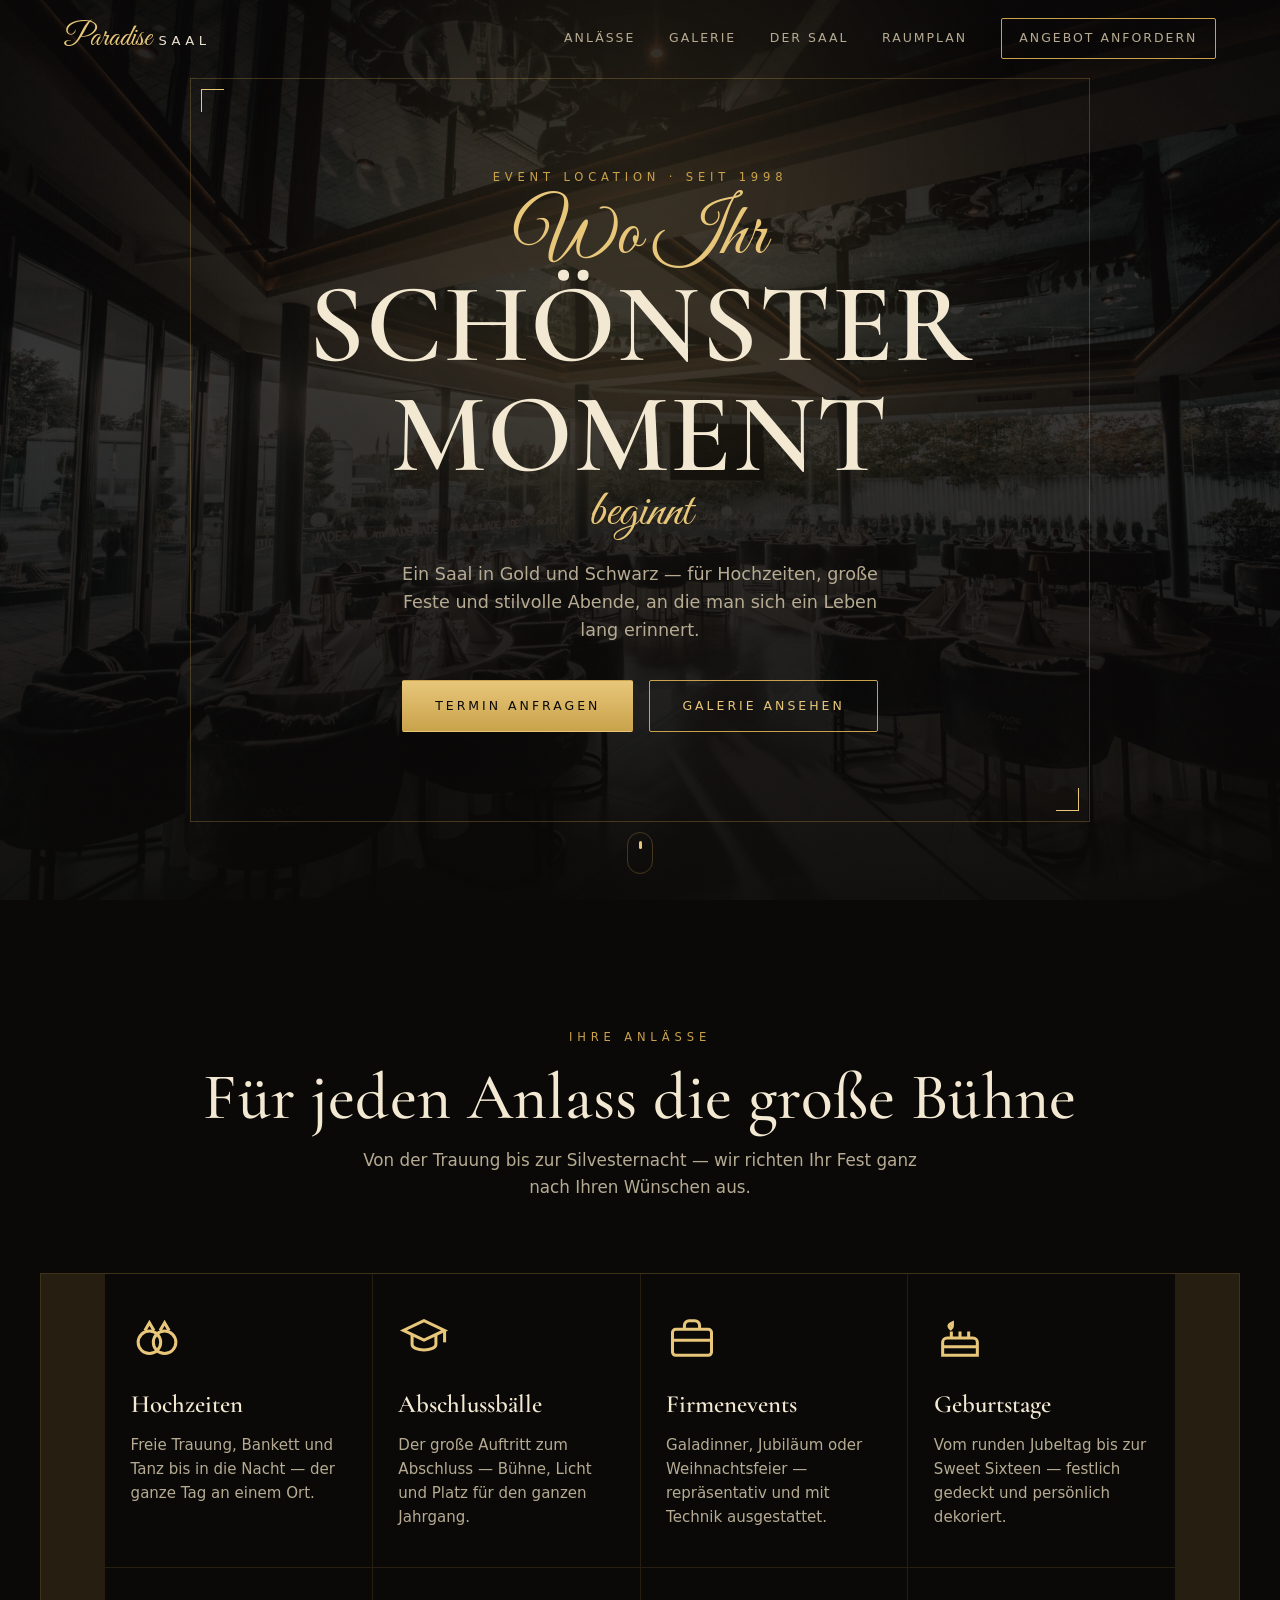
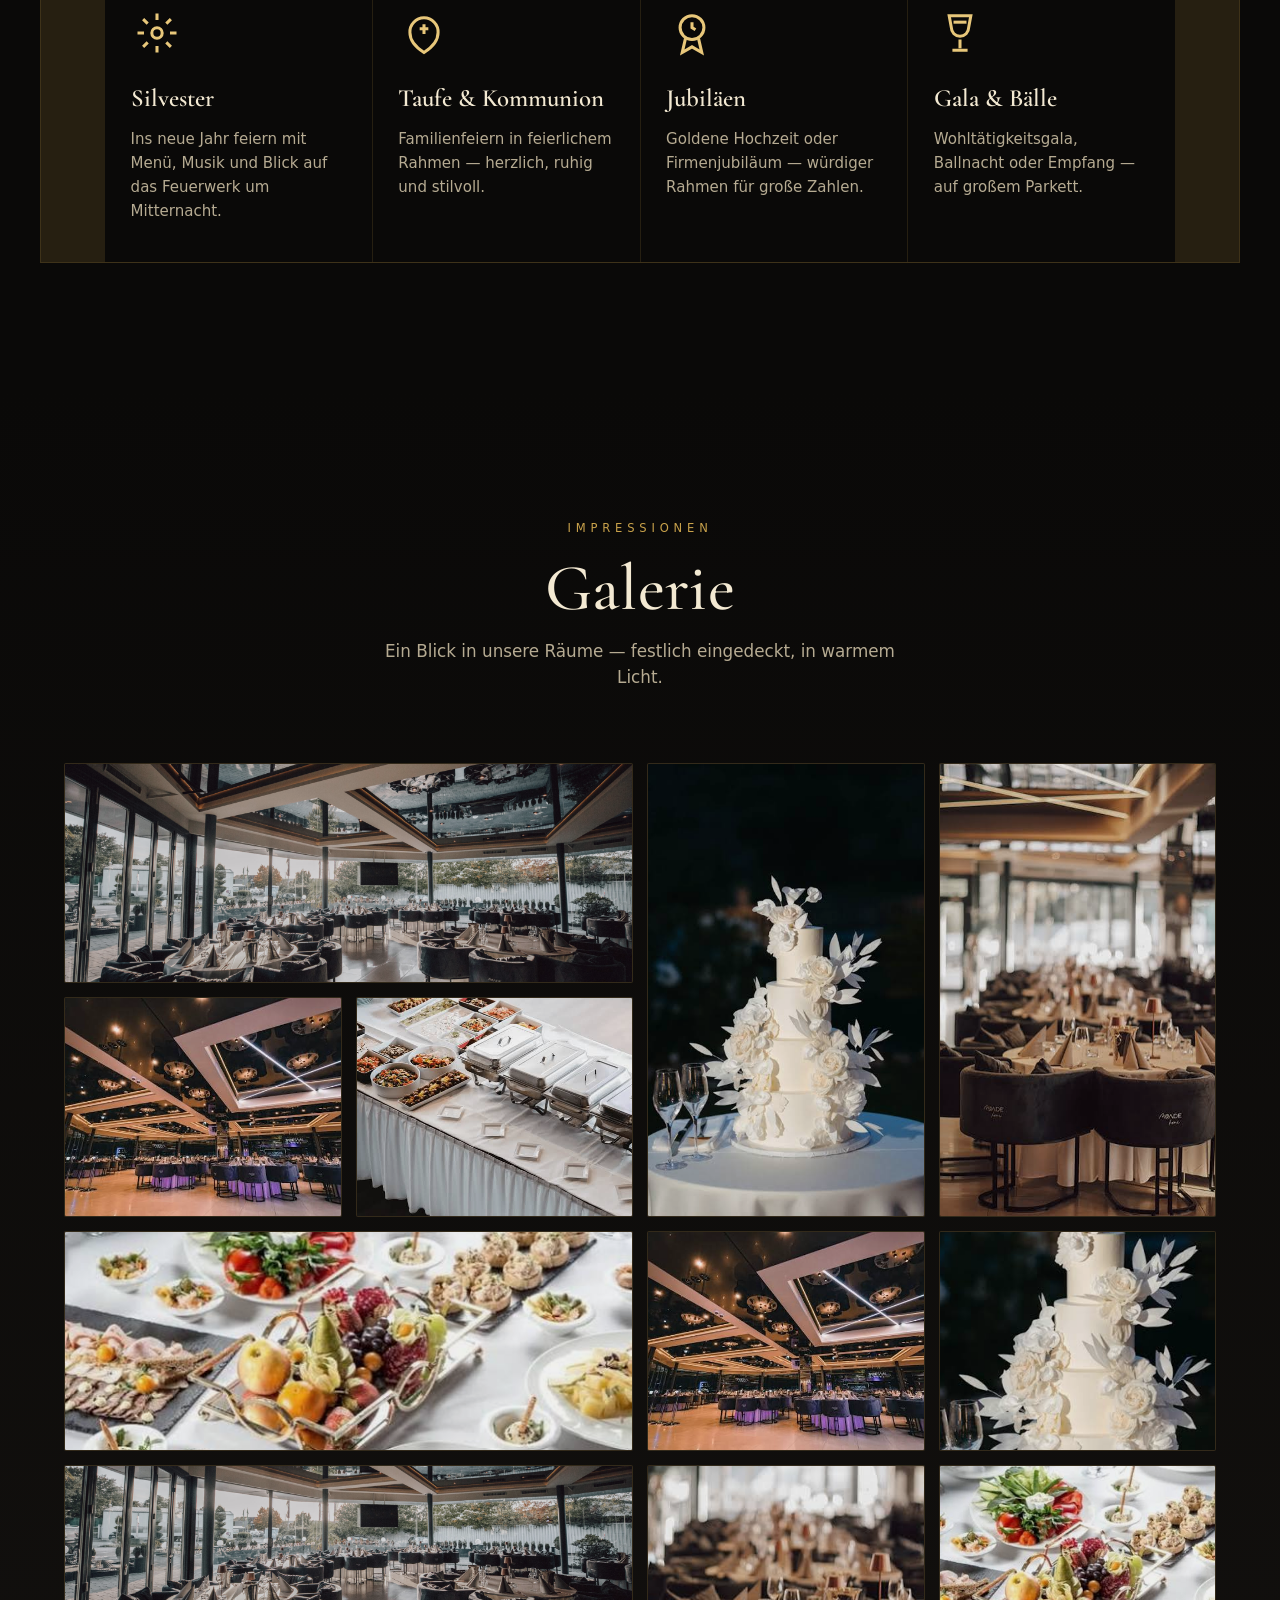
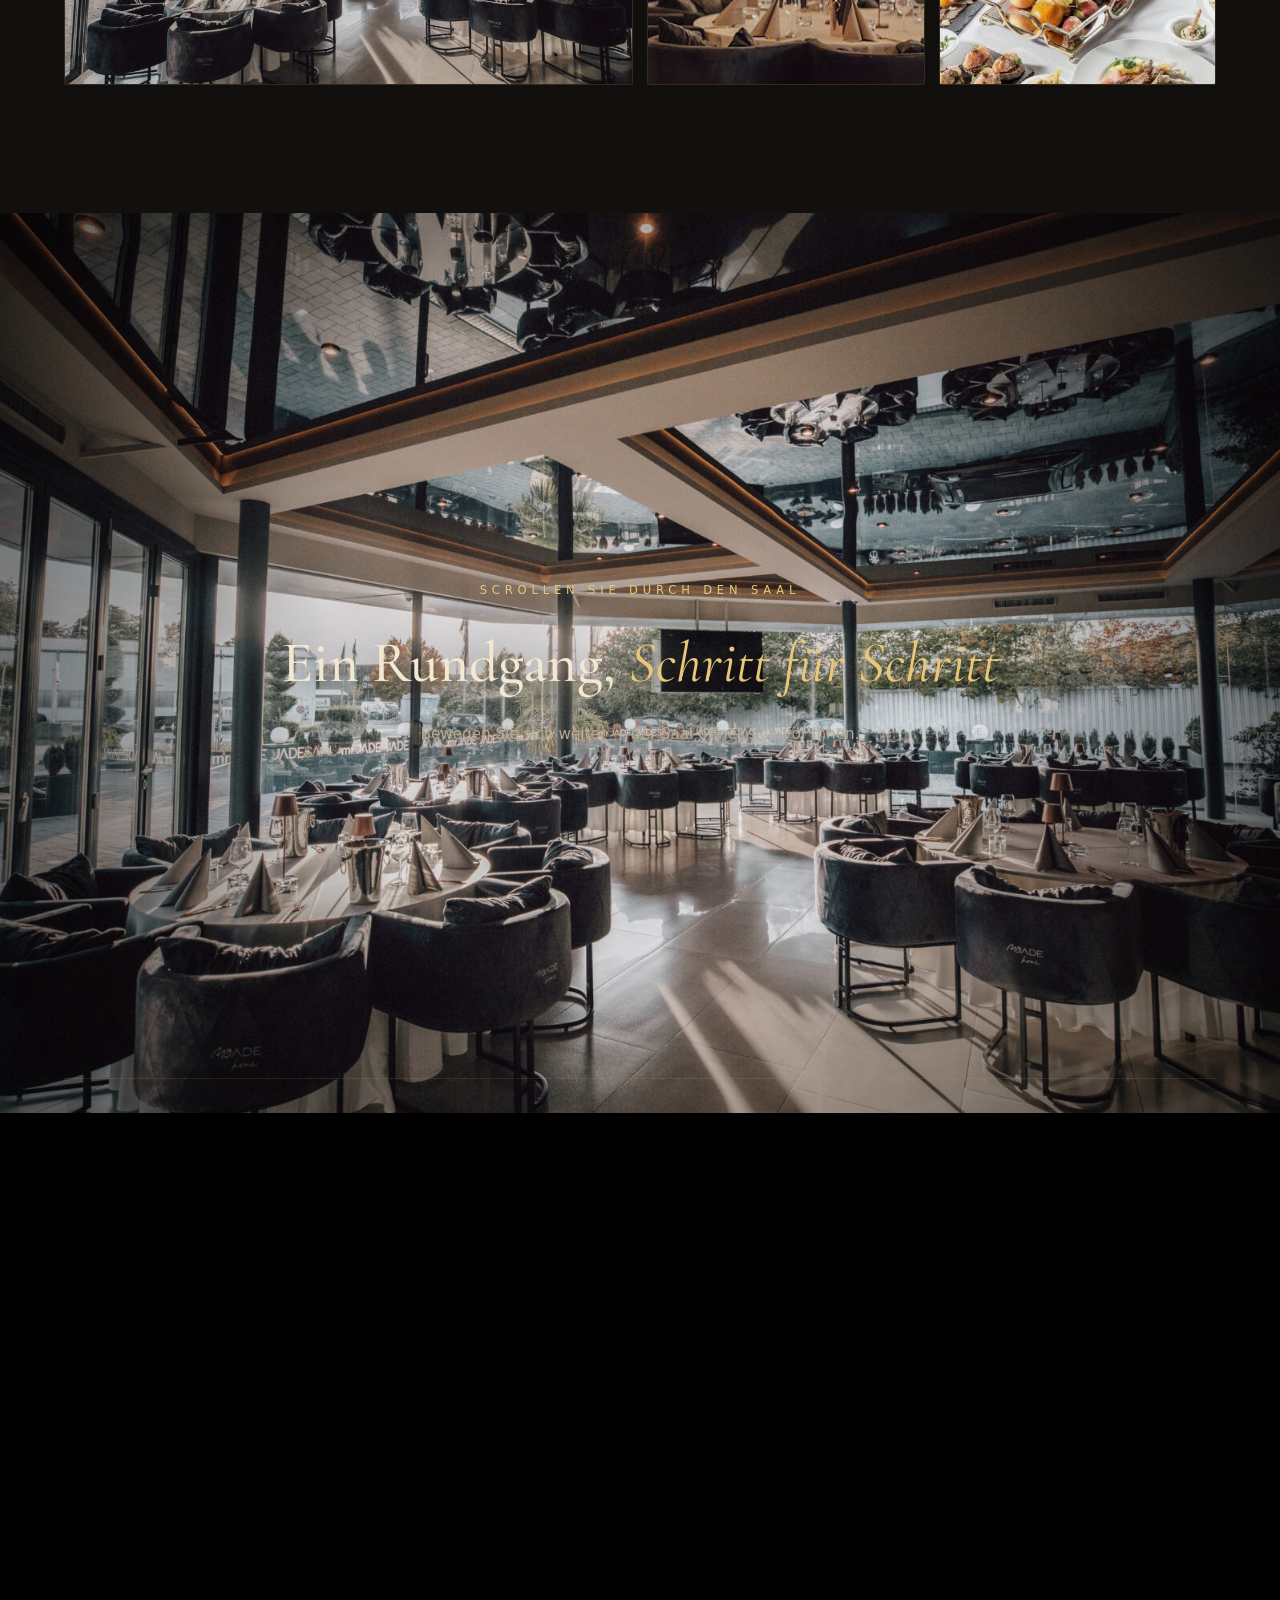
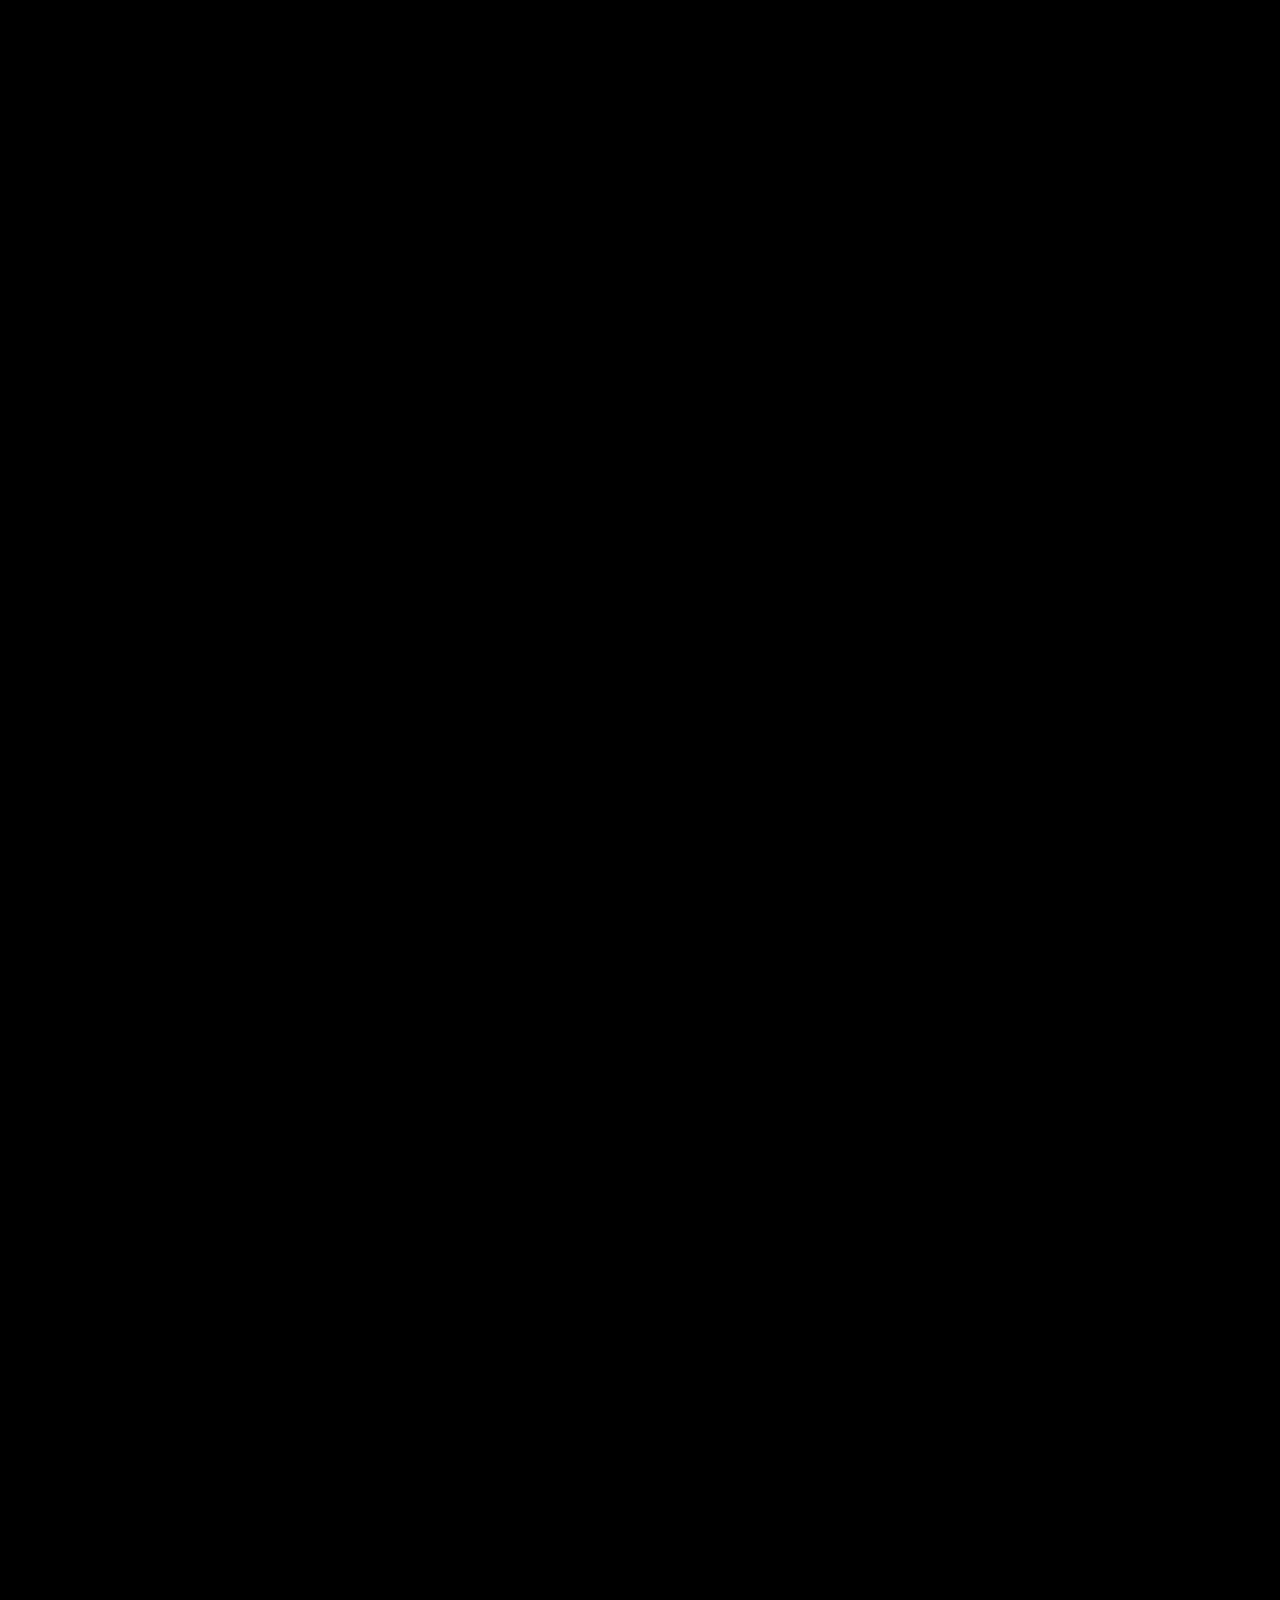
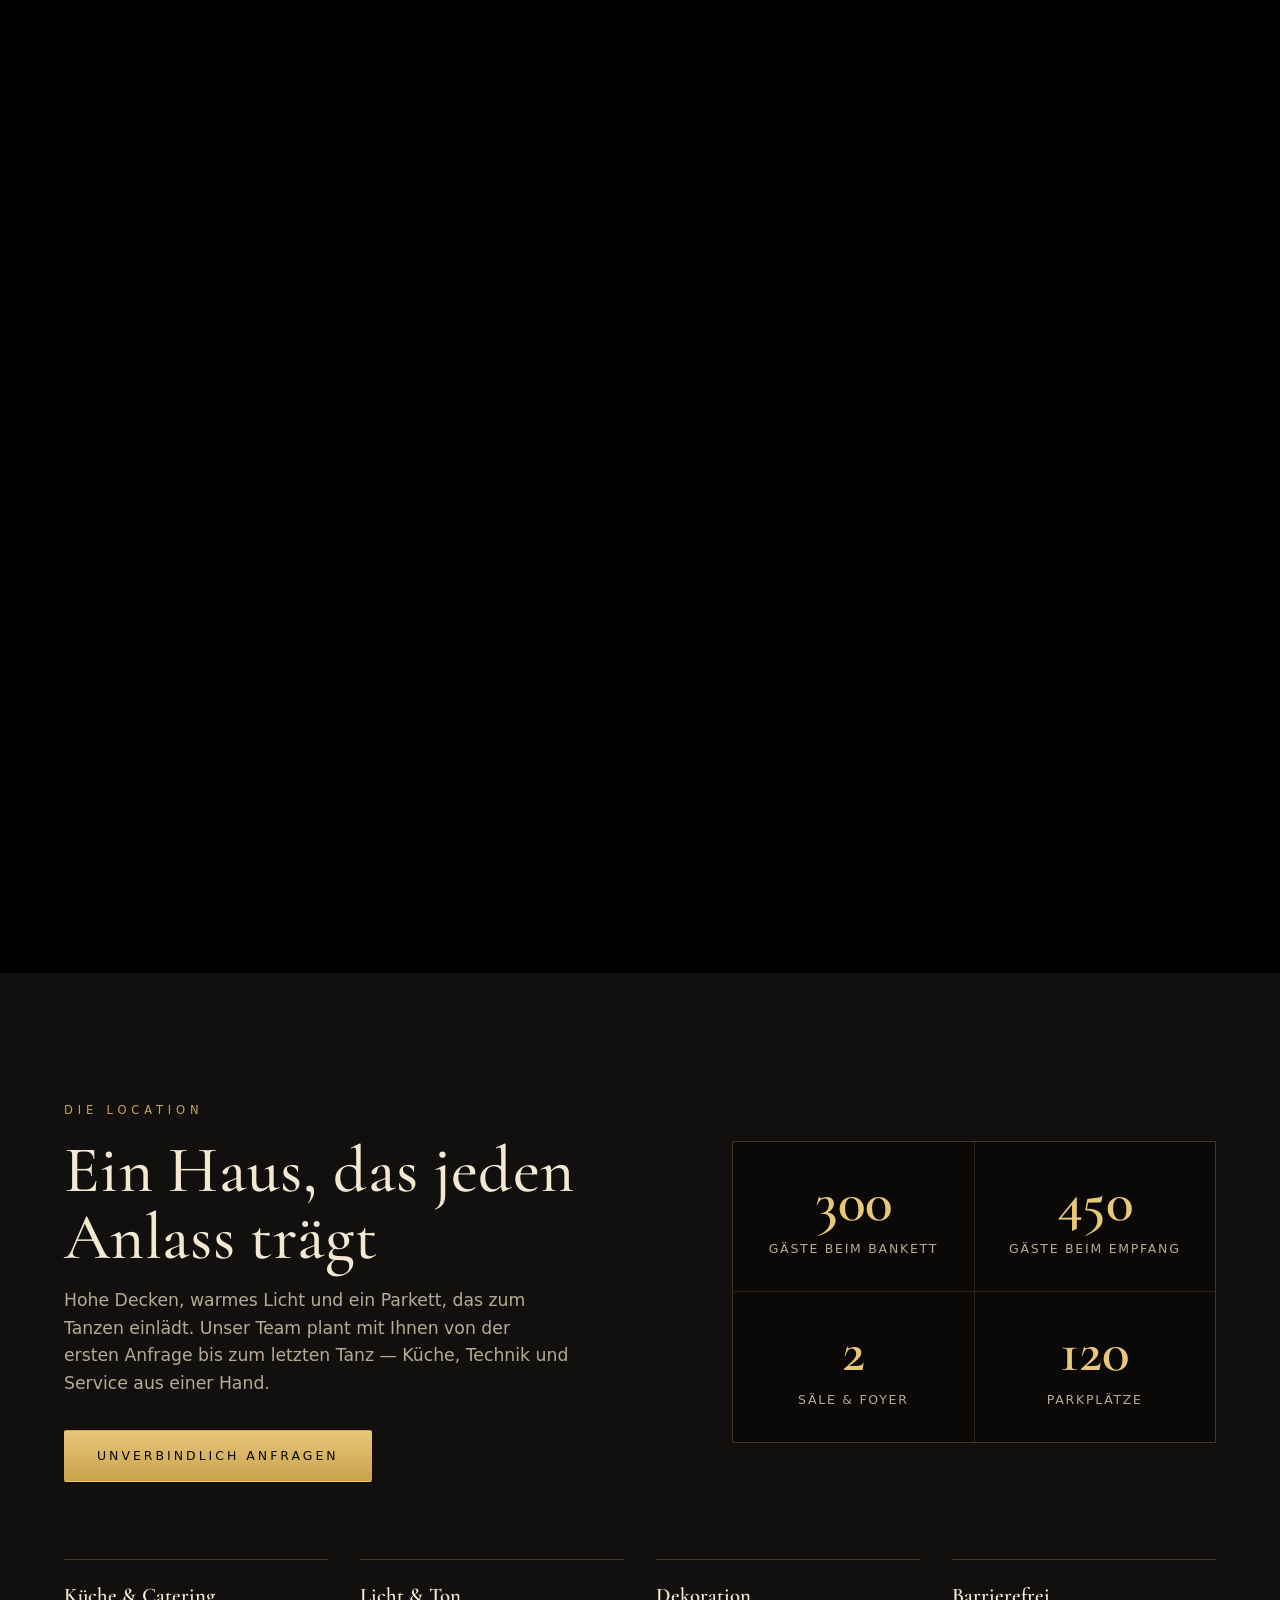
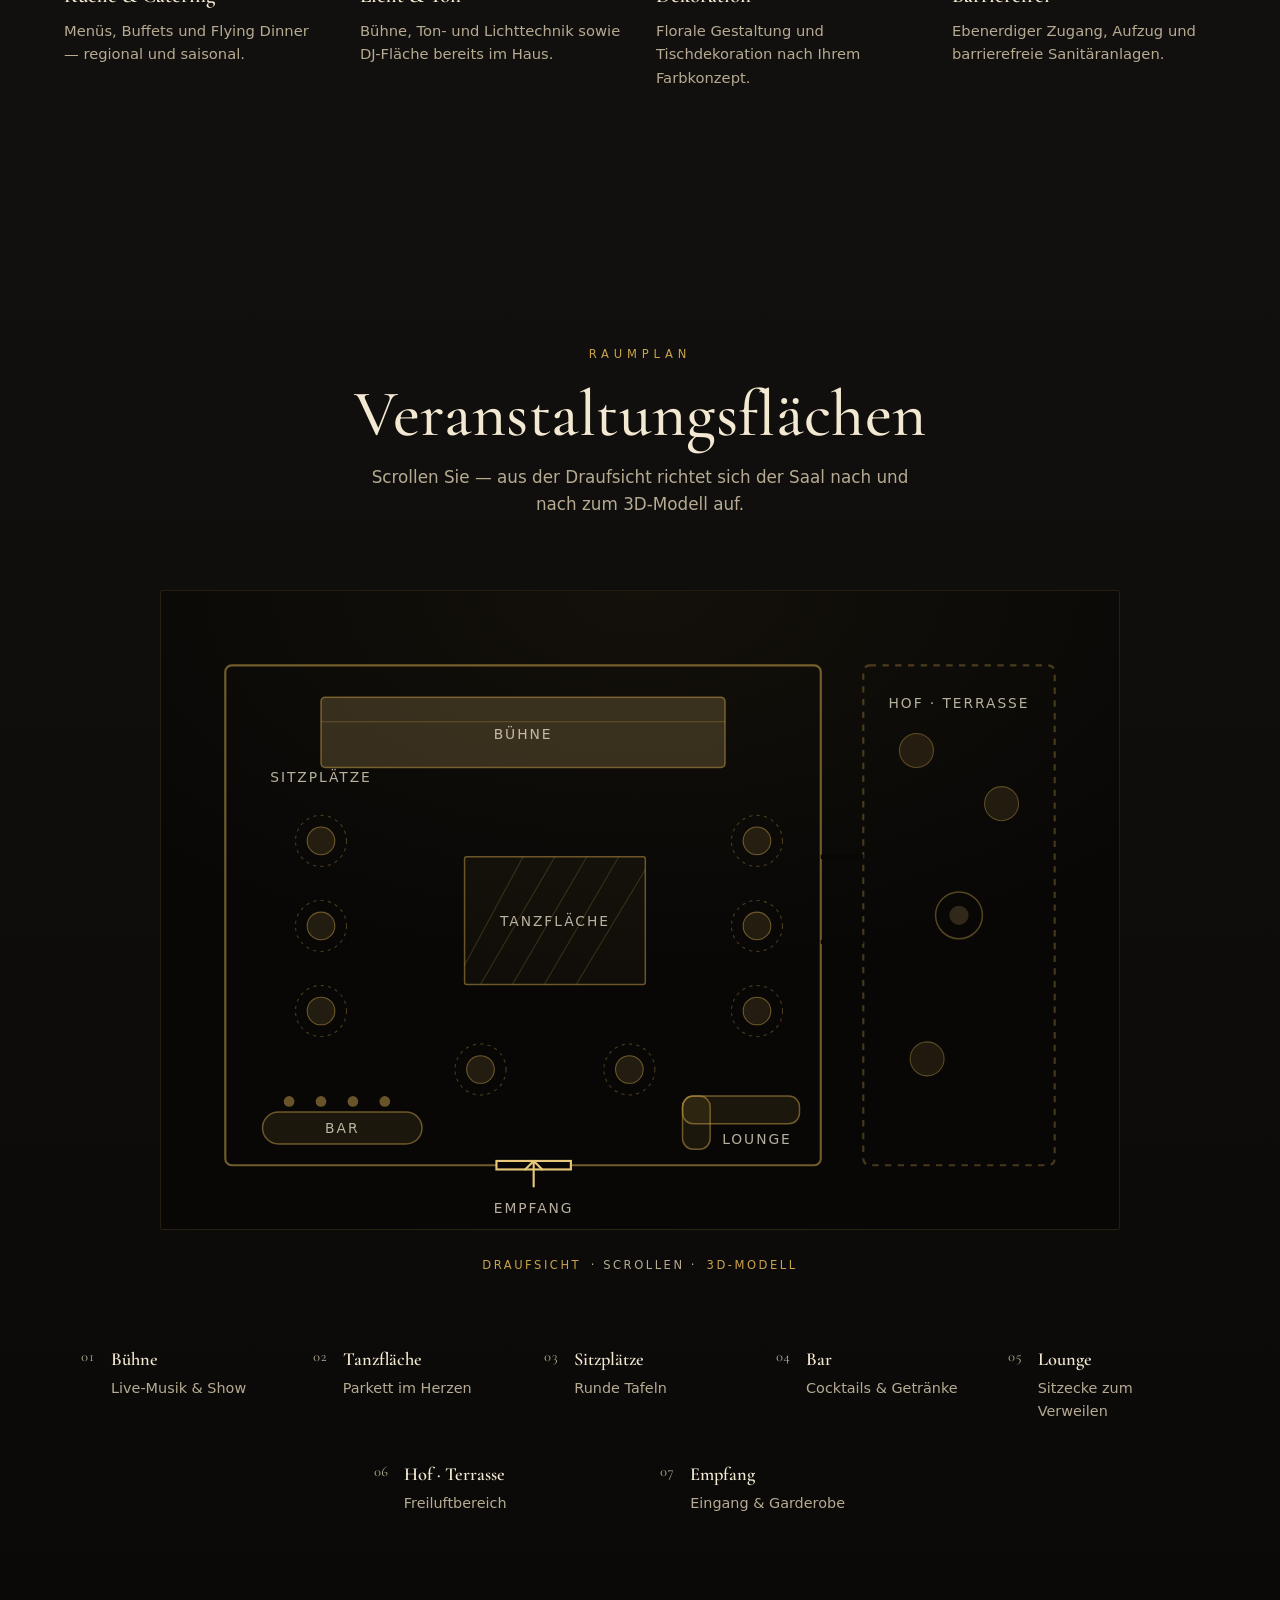
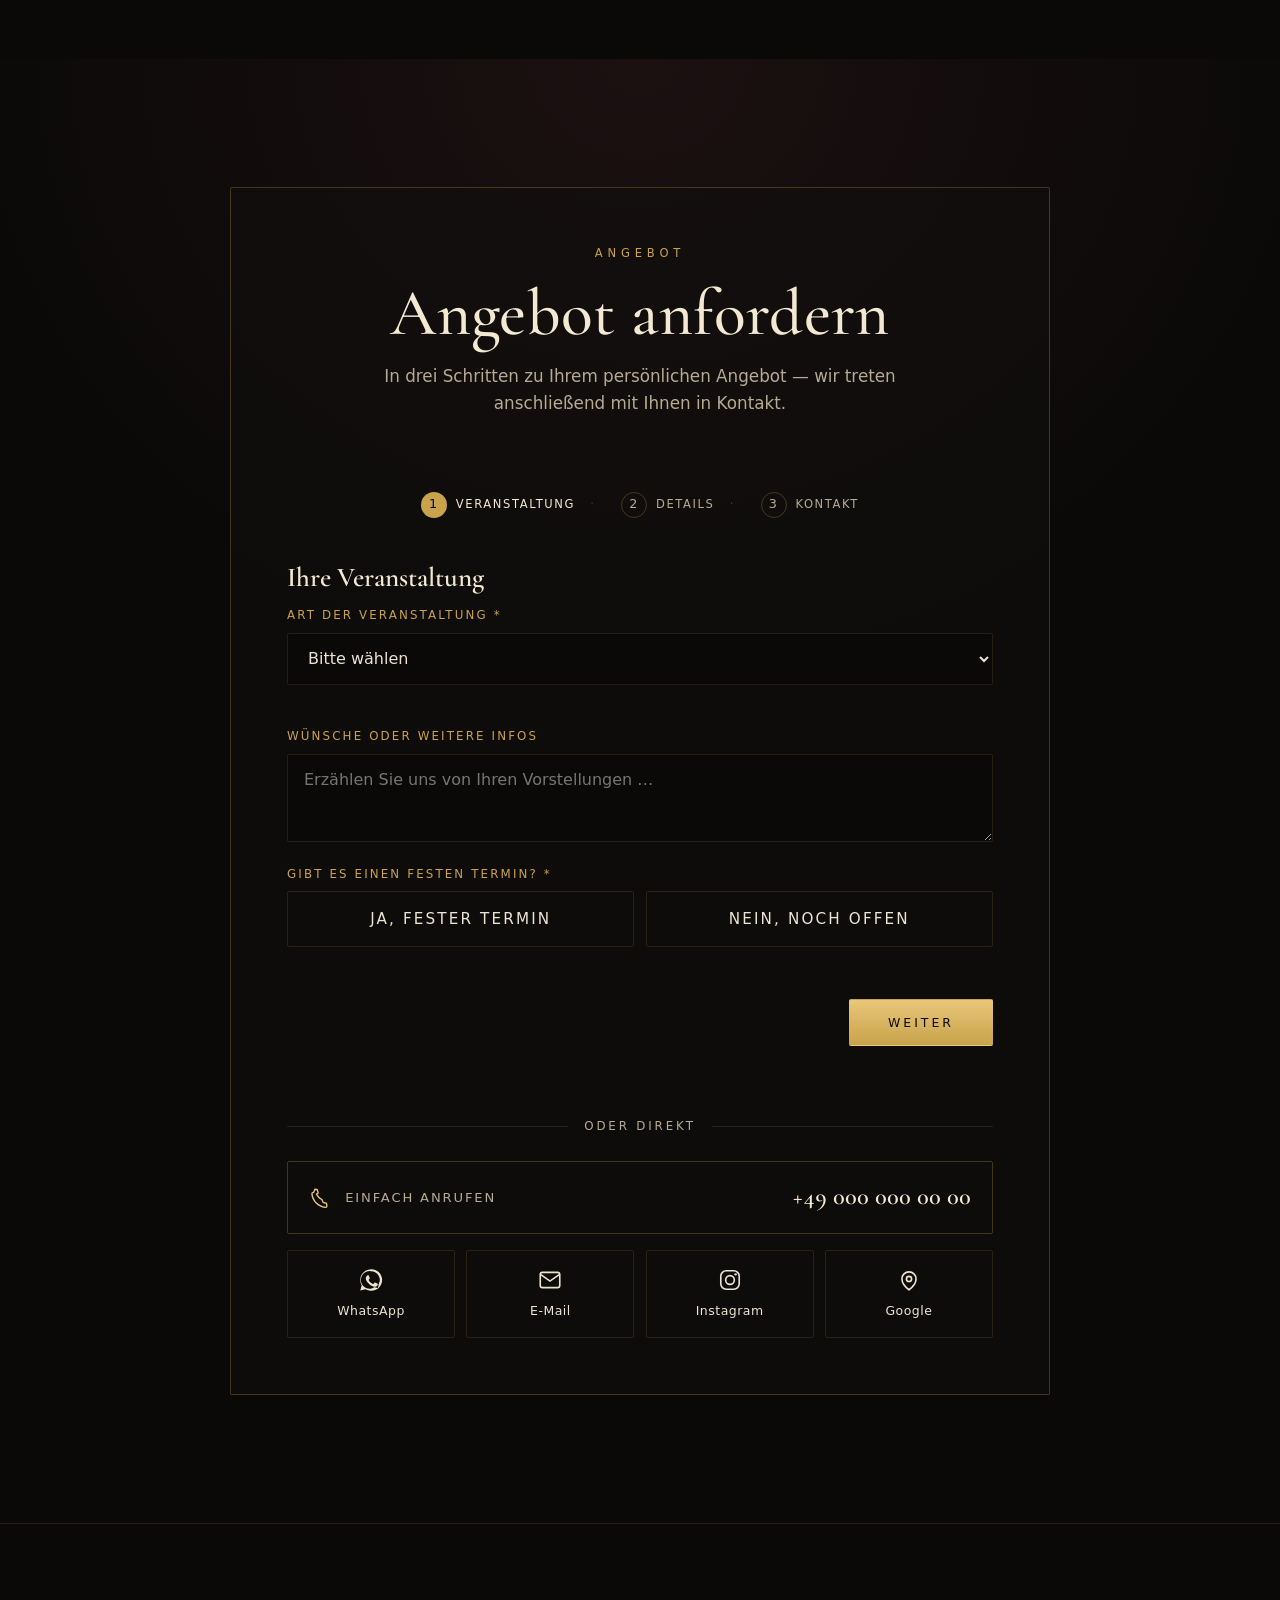
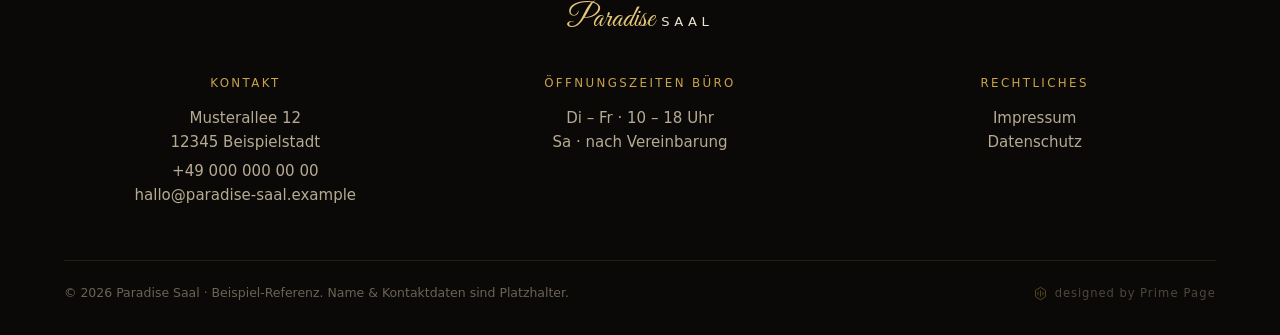
==== index.html @ db222eb5 "Make floor plan tilt from top-down to 3D on scroll - Wrap the flat plan in a CSS 3D scene (perspecti" ====
<!DOCTYPE html>
<html lang="de">
<head>
<meta charset="UTF-8">
<meta name="viewport" content="width=device-width, initial-scale=1">
<title>Paradise Saal — Event Location für Hochzeiten & Feiern</title>
<link rel="icon" href="data:image/svg+xml,%3Csvg xmlns='http://www.w3.org/2000/svg' viewBox='0 0 32 32'%3E%3Crect width='32' height='32' rx='4' fill='%230a0908'/%3E%3Crect x='4' y='4' width='24' height='24' rx='2' fill='none' stroke='%23c9a24b' stroke-width='1'/%3E%3Ctext x='16' y='22' font-family='Georgia,serif' font-size='15' fill='%23e8c77a' text-anchor='middle'%3EPS%3C/text%3E%3C/svg%3E">
<meta name="description" content="Paradise Saal — die elegante Event-Location für Hochzeiten, Firmenevents, Geburtstage, Abschlussbälle und Silvester. Ein Saal in Gold und Schwarz für unvergessliche Feste.">
<link rel="preload" href="assets/fonts/cormorant-garamond-600-normal-latin.woff2" as="font" type="font/woff2" crossorigin>
<link rel="preload" href="assets/fonts/great-vibes-400-normal-latin.woff2" as="font" type="font/woff2" crossorigin>
<link rel="stylesheet" href="assets/fonts/fonts.css">
<link rel="stylesheet" href="css/styles.css">
</head>
<body>

<!-- ============ NAV ============ -->
<header class="nav" id="nav">
  <a class="nav__brand" href="#top">
    <span class="nav__brand-script">Paradise</span><span class="nav__brand-sans">SAAL</span>
  </a>
  <nav class="nav__links" aria-label="Hauptnavigation">
    <a href="#anlaesse">Anlässe</a>
    <a href="#galerie">Galerie</a>
    <a href="#rundgang">Der Saal</a>
    <a href="#raumplan">Raumplan</a>
    <a href="#kontakt" class="nav__cta">Angebot anfordern</a>
  </nav>
  <button class="nav__burger" aria-label="Menü öffnen" aria-expanded="false" aria-controls="mobileMenu">
    <span></span><span></span>
  </button>
</header>
<div class="mobile-menu" id="mobileMenu" hidden>
  <a href="#anlaesse">Anlässe</a>
  <a href="#galerie">Galerie</a>
  <a href="#rundgang">Der Saal</a>
  <a href="#raumplan">Raumplan</a>
  <a href="#kontakt">Angebot anfordern</a>
</div>

<!-- ============ HERO ============ -->
<section class="hero" id="top">
  <div class="hero__bg" aria-hidden="true">
    <img src="assets/img/venue-panorama.jpg" alt="" fetchpriority="high">
  </div>
  <div class="hero__glow" aria-hidden="true"></div>
  <div class="hero__frame">
    <div class="hero__inner">
      <p class="eyebrow eyebrow--center">Event Location · seit 1998</p>
      <h1 class="hero__title">
        <span class="hero__script">Wo Ihr</span>
        <span class="hero__serif">schönster Moment</span>
        <span class="hero__script hero__script--sm">beginnt</span>
      </h1>
      <p class="hero__lede">
        Ein Saal in Gold und Schwarz — für Hochzeiten, große Feste und
        stilvolle Abende, an die man sich ein Leben lang erinnert.
      </p>
      <div class="hero__actions">
        <a href="#kontakt" class="btn btn--gold">Termin anfragen</a>
        <a href="#galerie" class="btn btn--ghost">Galerie ansehen</a>
      </div>
    </div>
  </div>
  <a href="#anlaesse" class="hero__scroll" aria-label="Weiter scrollen">
    <span></span>
  </a>
</section>

<!-- ============ ANLÄSSE / ANGEBOTE ============ -->
<section class="anlaesse" id="anlaesse">
  <div class="section-head">
    <p class="eyebrow eyebrow--center">Ihre Anlässe</p>
    <h2 class="section-title">Für jeden Anlass die große Bühne</h2>
    <p class="section-sub">Von der Trauung bis zur Silvesternacht — wir richten Ihr Fest ganz nach Ihren Wünschen aus.</p>
  </div>

  <div class="anlaesse__grid">
    <!-- Hochzeiten -->
    <article class="occ">
      <span class="occ__icon" aria-hidden="true">
        <svg viewBox="0 0 24 24" fill="none" stroke="currentColor" stroke-width="1.4"><circle cx="8.5" cy="14" r="5.2"/><circle cx="15.5" cy="14" r="5.2"/><path d="M6.4 8.6 8.5 5l2.1 3.6M13.4 8.6 15.5 5l2.1 3.6"/></svg>
      </span>
      <h3 class="occ__title">Hochzeiten</h3>
      <p class="occ__text">Freie Trauung, Bankett und Tanz bis in die Nacht — der ganze Tag an einem Ort.</p>
    </article>
    <!-- Abschlussbälle -->
    <article class="occ">
      <span class="occ__icon" aria-hidden="true">
        <svg viewBox="0 0 24 24" fill="none" stroke="currentColor" stroke-width="1.4"><path d="M12 4 2.5 8.5 12 13l9.5-4.5L12 4Z"/><path d="M6.5 10.5V15c0 1.4 2.5 2.5 5.5 2.5s5.5-1.1 5.5-2.5v-4.5"/><path d="M21.5 8.5V14"/></svg>
      </span>
      <h3 class="occ__title">Abschlussbälle</h3>
      <p class="occ__text">Der große Auftritt zum Abschluss — Bühne, Licht und Platz für den ganzen Jahrgang.</p>
    </article>
    <!-- Firmenevents -->
    <article class="occ">
      <span class="occ__icon" aria-hidden="true">
        <svg viewBox="0 0 24 24" fill="none" stroke="currentColor" stroke-width="1.4"><rect x="3" y="8" width="18" height="12" rx="1.5"/><path d="M8.5 8V6.2A2.2 2.2 0 0 1 10.7 4h2.6a2.2 2.2 0 0 1 2.2 2.2V8"/><path d="M3 13h18"/></svg>
      </span>
      <h3 class="occ__title">Firmenevents</h3>
      <p class="occ__text">Galadinner, Jubiläum oder Weihnachtsfeier — repräsentativ und mit Technik ausgestattet.</p>
    </article>
    <!-- Geburtstage -->
    <article class="occ">
      <span class="occ__icon" aria-hidden="true">
        <svg viewBox="0 0 24 24" fill="none" stroke="currentColor" stroke-width="1.4"><path d="M4 20h16v-6a2 2 0 0 0-2-2H6a2 2 0 0 0-2 2v6Z"/><path d="M4 16h16"/><path d="M8 12V9m4 3V9m4 3V9"/><path d="M8 6.5c0 .8-.8 1.3-.8 1.3S6.4 7.3 6.4 6.5 8 5 8 5s0 .7 0 1.5Z" transform="translate(0.5 0)"/></svg>
      </span>
      <h3 class="occ__title">Geburtstage</h3>
      <p class="occ__text">Vom runden Jubeltag bis zur Sweet Sixteen — festlich gedeckt und persönlich dekoriert.</p>
    </article>
    <!-- Silvester -->
    <article class="occ">
      <span class="occ__icon" aria-hidden="true">
        <svg viewBox="0 0 24 24" fill="none" stroke="currentColor" stroke-width="1.4"><path d="M12 3v3m0 12v3M3 12h3m12 0h3M5.6 5.6l2.1 2.1m8.6 8.6 2.1 2.1m0-12.8-2.1 2.1M7.7 16.3l-2.1 2.1"/><circle cx="12" cy="12" r="2.4"/></svg>
      </span>
      <h3 class="occ__title">Silvester</h3>
      <p class="occ__text">Ins neue Jahr feiern mit Menü, Musik und Blick auf das Feuerwerk um Mitternacht.</p>
    </article>
    <!-- Taufe & Kommunion -->
    <article class="occ">
      <span class="occ__icon" aria-hidden="true">
        <svg viewBox="0 0 24 24" fill="none" stroke="currentColor" stroke-width="1.4"><path d="M12 21c4-2.5 6.5-5.8 6.5-9.2A6.5 6.5 0 0 0 12 5a6.5 6.5 0 0 0-6.5 6.8C5.5 15.2 8 18.5 12 21Z"/><path d="M12 12.5V8m-2 2h4"/></svg>
      </span>
      <h3 class="occ__title">Taufe & Kommunion</h3>
      <p class="occ__text">Familienfeiern in feierlichem Rahmen — herzlich, ruhig und stilvoll.</p>
    </article>
    <!-- Jubiläen -->
    <article class="occ">
      <span class="occ__icon" aria-hidden="true">
        <svg viewBox="0 0 24 24" fill="none" stroke="currentColor" stroke-width="1.4"><circle cx="12" cy="9.5" r="5.5"/><path d="M9 14.5 7.5 21l4.5-2.6L16.5 21 15 14.5"/><path d="M12 7v2.5l1.6 1"/></svg>
      </span>
      <h3 class="occ__title">Jubiläen</h3>
      <p class="occ__text">Goldene Hochzeit oder Firmenjubiläum — würdiger Rahmen für große Zahlen.</p>
    </article>
    <!-- Gala & Bälle -->
    <article class="occ">
      <span class="occ__icon" aria-hidden="true">
        <svg viewBox="0 0 24 24" fill="none" stroke="currentColor" stroke-width="1.4"><path d="M7 4h10l-1 5.5a4 4 0 0 1-8 0L7 4Z"/><path d="M12 15v4m-3.5 1h7"/><path d="M9 7h6"/></svg>
      </span>
      <h3 class="occ__title">Gala & Bälle</h3>
      <p class="occ__text">Wohltätigkeitsgala, Ballnacht oder Empfang — auf großem Parkett.</p>
    </article>
  </div>
</section>

<!-- ============ GALERIE ============ -->
<section class="galerie" id="galerie">
  <div class="section-head">
    <p class="eyebrow eyebrow--center">Impressionen</p>
    <h2 class="section-title">Galerie</h2>
    <p class="section-sub">Ein Blick in unsere Räume — festlich eingedeckt, in warmem Licht.</p>
  </div>

  <div class="gallery-grid" id="galleryGrid">
    <figure class="gtile gtile--wide"><img src="assets/img/venue-panorama.jpg" alt="Lichtdurchfluteter Saal mit Glasfront und Samtsesseln" loading="lazy"></figure>
    <figure class="gtile gtile--tall"><img src="assets/img/venue-torte.jpg" alt="Mehrstöckige Hochzeitstorte in Weiß mit Blütendekor" loading="lazy"></figure>
    <figure class="gtile gtile--tall"><img src="assets/img/venue-tische.jpg" alt="Elegant eingedeckte Tische mit dunklen Samtsesseln" loading="lazy"></figure>
    <figure class="gtile"><img class="pos-top" src="assets/img/venue-ballsaal.jpg" alt="Sechseckige Deckengestaltung mit warmem Licht" loading="lazy"></figure>
    <figure class="gtile"><img src="assets/img/venue-buffet.jpg" alt="Reich gedecktes Buffet mit Chafing-Dishes" loading="lazy"></figure>
    <figure class="gtile gtile--wide"><img src="assets/img/venue-catering.jpg" alt="Festliches Fingerfood- und Vorspeisen-Arrangement" loading="lazy"></figure>
    <figure class="gtile"><img src="assets/img/venue-ballsaal.jpg" alt="Großer Ballsaal am Abend mit stimmungsvoller Beleuchtung" loading="lazy"></figure>
    <figure class="gtile"><img class="pos-detail" src="assets/img/venue-torte.jpg" alt="Detail der Torte mit filigranen Zuckerblüten" loading="lazy"></figure>
    <figure class="gtile gtile--wide"><img class="pos-bottom" src="assets/img/venue-panorama.jpg" alt="Loungebereich mit Blick ins Grüne" loading="lazy"></figure>
    <figure class="gtile"><img class="pos-detail" src="assets/img/venue-tische.jpg" alt="Detail der Tischdekoration mit Serviette und Tischleuchte" loading="lazy"></figure>
    <figure class="gtile"><img class="pos-detail" src="assets/img/venue-catering.jpg" alt="Frische Häppchen und Fruchtplatte im Detail" loading="lazy"></figure>
  </div>
</section>

<!-- ============ RUNDGANG (Scroll-Video) ============ -->
<section class="rundgang" id="rundgang">
  <div class="rundgang__sticky">
    <canvas class="rundgang__canvas" id="hallCanvas" aria-hidden="true"></canvas>
    <div class="rundgang__overlay">
      <p class="eyebrow eyebrow--center eyebrow--light">Scrollen Sie durch den Saal</p>
      <h2 class="rundgang__title">Ein Rundgang, <em>Schritt für Schritt</em></h2>
      <p class="rundgang__hint">Bewegen Sie sich weiter — der Saal öffnet sich vor Ihnen.</p>
    </div>
    <div class="rundgang__progress"><span id="hallProgress"></span></div>
  </div>
  <!-- Scroll-Höhe steuert die Dauer der Animation -->
  <div class="rundgang__spacer" aria-hidden="true"></div>
</section>

<!-- ============ LOCATION / AUSSTATTUNG ============ -->
<section class="location" id="location">
  <div class="location__grid">
    <div class="location__intro">
      <p class="eyebrow">Die Location</p>
      <h2 class="section-title section-title--left">Ein Haus, das jeden Anlass trägt</h2>
      <p class="location__text">
        Hohe Decken, warmes Licht und ein Parkett, das zum Tanzen einlädt.
        Unser Team plant mit Ihnen von der ersten Anfrage bis zum letzten Tanz —
        Küche, Technik und Service aus einer Hand.
      </p>
      <a href="#kontakt" class="btn btn--gold">Unverbindlich anfragen</a>
    </div>
    <ul class="stats">
      <li class="stat"><span class="stat__num">300</span><span class="stat__label">Gäste beim Bankett</span></li>
      <li class="stat"><span class="stat__num">450</span><span class="stat__label">Gäste beim Empfang</span></li>
      <li class="stat"><span class="stat__num">2</span><span class="stat__label">Säle &amp; Foyer</span></li>
      <li class="stat"><span class="stat__num">120</span><span class="stat__label">Parkplätze</span></li>
    </ul>
  </div>

  <ul class="features">
    <li class="feature"><h3>Küche &amp; Catering</h3><p>Menüs, Buffets und Flying Dinner — regional und saisonal.</p></li>
    <li class="feature"><h3>Licht &amp; Ton</h3><p>Bühne, Ton- und Lichttechnik sowie DJ-Fläche bereits im Haus.</p></li>
    <li class="feature"><h3>Dekoration</h3><p>Florale Gestaltung und Tischdekoration nach Ihrem Farbkonzept.</p></li>
    <li class="feature"><h3>Barrierefrei</h3><p>Ebenerdiger Zugang, Aufzug und barrierefreie Sanitäranlagen.</p></li>
  </ul>
</section>

<!-- ============ RAUMPLAN / GRUNDRISS (2D → 3D beim Scrollen) ============ -->
<section class="floorplan" id="raumplan">
  <div class="section-head">
    <p class="eyebrow eyebrow--center">Raumplan</p>
    <h2 class="section-title">Veranstaltungsflächen</h2>
    <p class="section-sub">Scrollen Sie — aus der Draufsicht richtet sich der Saal nach und nach zum 3D-Modell auf.</p>
  </div>

  <div class="saal3d" id="saal3d">
    <div class="saal3d__scene">
      <div class="saal3d__floor" id="fp">
        <svg class="fp-svg" viewBox="0 0 900 600" role="img" aria-label="Schematischer Grundriss des Saals mit Bühne, Tanzfläche, Sitzplätzen, Bar, Lounge und Hof">
        <!-- Wände -->
        <rect class="fp-wall" x="60" y="70" width="560" height="470" rx="6"/>
        <rect class="fp-wall fp-wall--out" x="660" y="70" width="180" height="470" rx="6"/>
        <line class="fp-door" x1="620" y1="250" x2="660" y2="250"/>
        <line class="fp-door" x1="620" y1="330" x2="660" y2="330"/>

        <!-- Bühne -->
        <g class="zone" data-zone="buehne">
          <rect class="fp-fill fp-stage" x="150" y="100" width="380" height="66" rx="4"/>
          <line class="fp-line" x1="150" y1="123" x2="530" y2="123"/>
          <path class="fp-glow" d="M150 100h380v66h-380z"/>
          <text class="fp-label" x="340" y="139">BÜHNE</text>
        </g>

        <!-- Tanzfläche -->
        <g class="zone" data-zone="tanz">
          <rect class="fp-fill fp-dance" x="285" y="250" width="170" height="120" rx="2"/>
          <g class="fp-parquet">
            <line x1="300" y1="370" x2="370" y2="250"/><line x1="330" y1="370" x2="400" y2="250"/>
            <line x1="360" y1="370" x2="430" y2="250"/><line x1="390" y1="370" x2="455" y2="262"/>
            <line x1="285" y1="352" x2="340" y2="250"/>
          </g>
          <text class="fp-label" x="370" y="315">TANZFLÄCHE</text>
        </g>

        <!-- Sitzplätze / Tische -->
        <g class="zone" data-zone="tische">
          <g class="fp-table"><circle class="seat" cx="150" cy="235" r="24"/><circle class="tbl" cx="150" cy="235" r="13"/></g>
          <g class="fp-table"><circle class="seat" cx="150" cy="315" r="24"/><circle class="tbl" cx="150" cy="315" r="13"/></g>
          <g class="fp-table"><circle class="seat" cx="150" cy="395" r="24"/><circle class="tbl" cx="150" cy="395" r="13"/></g>
          <g class="fp-table"><circle class="seat" cx="560" cy="235" r="24"/><circle class="tbl" cx="560" cy="235" r="13"/></g>
          <g class="fp-table"><circle class="seat" cx="560" cy="315" r="24"/><circle class="tbl" cx="560" cy="315" r="13"/></g>
          <g class="fp-table"><circle class="seat" cx="560" cy="395" r="24"/><circle class="tbl" cx="560" cy="395" r="13"/></g>
          <g class="fp-table"><circle class="seat" cx="300" cy="450" r="24"/><circle class="tbl" cx="300" cy="450" r="13"/></g>
          <g class="fp-table"><circle class="seat" cx="440" cy="450" r="24"/><circle class="tbl" cx="440" cy="450" r="13"/></g>
          <text class="fp-label" x="150" y="180">SITZPLÄTZE</text>
        </g>

        <!-- Bar -->
        <g class="zone" data-zone="bar">
          <rect class="fp-fill fp-bar" x="95" y="490" width="150" height="30" rx="15"/>
          <circle class="fp-stool" cx="120" cy="480" r="5"/><circle class="fp-stool" cx="150" cy="480" r="5"/>
          <circle class="fp-stool" cx="180" cy="480" r="5"/><circle class="fp-stool" cx="210" cy="480" r="5"/>
          <text class="fp-label" x="170" y="510">BAR</text>
        </g>

        <!-- Lounge -->
        <g class="zone" data-zone="lounge">
          <rect class="fp-fill fp-sofa" x="490" y="475" width="110" height="26" rx="10"/>
          <rect class="fp-fill fp-sofa" x="490" y="475" width="26" height="50" rx="10"/>
          <text class="fp-label" x="560" y="520">LOUNGE</text>
        </g>

        <!-- Empfang / Eingang -->
        <g class="zone" data-zone="empfang">
          <rect class="fp-open" x="315" y="536" width="70" height="8"/>
          <path class="fp-arrow" d="M350 560v-24m0 0-8 8m8-8 8 8"/>
          <text class="fp-label" x="350" y="585">EMPFANG</text>
        </g>

        <!-- Hof / Terrasse -->
        <g class="zone" data-zone="hof">
          <circle class="fp-tree" cx="710" cy="150" r="16"/><circle class="fp-tree" cx="790" cy="200" r="16"/>
          <circle class="fp-tree" cx="720" cy="440" r="16"/>
          <circle class="fp-fountain" cx="750" cy="305" r="22"/><circle class="fp-fountain-in" cx="750" cy="305" r="9"/>
          <text class="fp-label" x="750" y="110">HOF · TERRASSE</text>
        </g>
        </svg>

        <!-- 3D-Hülle: Wände + Dach (erscheinen beim Kippen) -->
        <div class="shell" aria-hidden="true">
          <div class="wall wall--n"></div>
          <div class="wall wall--s"></div>
          <div class="wall wall--w"></div>
          <div class="wall wall--e"></div>
          <div class="saal3d__roof"></div>
        </div>
      </div>
    </div>
    <p class="saal3d__hint" aria-hidden="true"><span>Draufsicht</span> · scrollen · <span>3D-Modell</span></p>
  </div>

  <ul class="fp-legend fp-legend--row" id="fpLegend">
    <li data-zone="buehne"><span class="fp-legend__no">01</span><span><strong>Bühne</strong>Live-Musik &amp; Show</span></li>
    <li data-zone="tanz"><span class="fp-legend__no">02</span><span><strong>Tanzfläche</strong>Parkett im Herzen</span></li>
    <li data-zone="tische"><span class="fp-legend__no">03</span><span><strong>Sitzplätze</strong>Runde Tafeln</span></li>
    <li data-zone="bar"><span class="fp-legend__no">04</span><span><strong>Bar</strong>Cocktails &amp; Getränke</span></li>
    <li data-zone="lounge"><span class="fp-legend__no">05</span><span><strong>Lounge</strong>Sitzecke zum Verweilen</span></li>
    <li data-zone="hof"><span class="fp-legend__no">06</span><span><strong>Hof · Terrasse</strong>Freiluftbereich</span></li>
    <li data-zone="empfang"><span class="fp-legend__no">07</span><span><strong>Empfang</strong>Eingang &amp; Garderobe</span></li>
  </ul>
</section>

<!-- ============ KONTAKT ============ -->
<section class="kontakt" id="kontakt">
  <div class="kontakt__frame">
    <div class="section-head">
      <p class="eyebrow eyebrow--center">Angebot</p>
      <h2 class="section-title">Angebot anfordern</h2>
      <p class="section-sub">In drei Schritten zu Ihrem persönlichen Angebot — wir treten anschließend mit Ihnen in Kontakt.</p>
    </div>

    <!-- Fortschritt -->
    <ol class="steps" id="wizardSteps" aria-hidden="true">
      <li class="steps__item is-active" data-step="1"><span>1</span>Veranstaltung</li>
      <li class="steps__item" data-step="2"><span>2</span>Details</li>
      <li class="steps__item" data-step="3"><span>3</span>Kontakt</li>
    </ol>

    <form class="wizard" id="angebotForm" novalidate>

      <!-- ---------- Schritt 1: Veranstaltung ---------- -->
      <fieldset class="wstep is-active" data-step="1">
        <legend class="wstep__title">Ihre Veranstaltung</legend>

        <div class="field">
          <label for="art">Art der Veranstaltung *</label>
          <select id="art" name="art" required>
            <option value="">Bitte wählen</option>
            <option>Hochzeit</option>
            <option>Abschlussball</option>
            <option>Firmenevent</option>
            <option>Geburtstag</option>
            <option>Silvester</option>
            <option>Taufe / Kommunion</option>
            <option>Jubiläum</option>
            <option>Gala / Ball</option>
            <option>Sonstiges</option>
          </select>
          <p class="field__err" data-for="art"></p>
        </div>

        <div class="field">
          <label for="wuensche">Wünsche oder weitere Infos</label>
          <textarea id="wuensche" name="wuensche" rows="3" placeholder="Erzählen Sie uns von Ihren Vorstellungen …"></textarea>
        </div>

        <div class="field">
          <span class="field__grouplabel">Gibt es einen festen Termin? *</span>
          <div class="choice" role="radiogroup" aria-label="Fester Termin">
            <label class="choice__opt">
              <input type="radio" name="termin" value="ja" required>
              <span>Ja, fester Termin</span>
            </label>
            <label class="choice__opt">
              <input type="radio" name="termin" value="nein">
              <span>Nein, noch offen</span>
            </label>
          </div>
          <p class="field__err" data-for="termin"></p>
        </div>

        <!-- Reveal: fester Termin -->
        <div class="reveal-block" data-when="ja" hidden>
          <div class="field">
            <label for="datum">Datum</label>
            <input id="datum" name="datum" type="date">
          </div>
          <div class="form__row">
            <div class="field">
              <label for="beginn">Beginn</label>
              <input id="beginn" name="beginn" type="time">
            </div>
            <div class="field">
              <label for="ende">Schluss</label>
              <input id="ende" name="ende" type="time">
            </div>
          </div>
        </div>

        <!-- Reveal: kein fester Termin -->
        <div class="reveal-block" data-when="nein" hidden>
          <div class="field">
            <label for="zeitraum">In welchem Zeitraum wünschen Sie sich Ihren Termin?</label>
            <input id="zeitraum" name="zeitraum" type="text" placeholder="z. B. Frühsommer 2026 · Wochenende im Mai">
          </div>
        </div>

        <div class="wizard__nav">
          <span></span>
          <button type="button" class="btn btn--gold" data-next>Weiter</button>
        </div>
      </fieldset>

      <!-- ---------- Schritt 2: Details ---------- -->
      <fieldset class="wstep" data-step="2" hidden>
        <legend class="wstep__title">Weitere Informationen zur Veranstaltung</legend>

        <div class="form__row">
          <div class="field">
            <label for="pmin">Personenzahl (mindestens)</label>
            <input id="pmin" name="pmin" type="number" inputmode="numeric" min="1" max="600">
          </div>
          <div class="field">
            <label for="pmax">Personenzahl (maximal)</label>
            <input id="pmax" name="pmax" type="number" inputmode="numeric" min="1" max="600">
            <p class="field__err" data-for="pmax"></p>
          </div>
        </div>

        <div class="field">
          <label for="budget">Maximalbudget (optional)</label>
          <select id="budget" name="budget">
            <option value="">Keine Angabe</option>
            <option>bis 2.500 €</option>
            <option>2.500 – 5.000 €</option>
            <option>5.000 – 10.000 €</option>
            <option>10.000 – 20.000 €</option>
            <option>über 20.000 €</option>
          </select>
        </div>

        <div class="field">
          <span class="field__grouplabel">Gewünschte Dienstleistungen</span>
          <div class="checks">
            <label class="check"><input type="checkbox" name="service" value="Speisen / Catering"><span>Speisen / Catering</span></label>
            <label class="check"><input type="checkbox" name="service" value="Getränke / Bar"><span>Getränke / Bar</span></label>
            <label class="check"><input type="checkbox" name="service" value="Musik / DJ"><span>Musik / DJ</span></label>
            <label class="check"><input type="checkbox" name="service" value="Dekoration"><span>Dekoration</span></label>
            <label class="check"><input type="checkbox" name="service" value="Fotograf / Video"><span>Fotograf / Video</span></label>
            <label class="check"><input type="checkbox" name="service" value="Torte"><span>Torte</span></label>
          </div>
        </div>

        <div class="wizard__nav">
          <button type="button" class="btn btn--ghost" data-prev>Zurück</button>
          <button type="button" class="btn btn--gold" data-next>Weiter</button>
        </div>
      </fieldset>

      <!-- ---------- Schritt 3: Kontakt ---------- -->
      <fieldset class="wstep" data-step="3" hidden>
        <legend class="wstep__title">Ihre Kontaktdaten</legend>

        <div class="form__row">
          <div class="field">
            <label for="name">Name *</label>
            <input id="name" name="name" type="text" autocomplete="name" required>
            <p class="field__err" data-for="name"></p>
          </div>
          <div class="field">
            <label for="email">E-Mail *</label>
            <input id="email" name="email" type="email" autocomplete="email" required>
            <p class="field__err" data-for="email"></p>
          </div>
        </div>
        <div class="field">
          <label for="telefon">Telefon</label>
          <input id="telefon" name="telefon" type="tel" autocomplete="tel">
        </div>

        <label class="check check--privacy">
          <input type="checkbox" name="datenschutz" required>
          <span>Ich habe die <a href="datenschutz.html" target="_blank" rel="noopener">Datenschutzerklärung</a> gelesen und stimme der Verarbeitung meiner Daten zu. *</span>
        </label>
        <p class="field__err" data-for="datenschutz"></p>

        <div class="wizard__nav">
          <button type="button" class="btn btn--ghost" data-prev>Zurück</button>
          <button type="submit" class="btn btn--gold">Angebot anfordern</button>
        </div>
      </fieldset>

      <p class="form__status" id="formStatus" role="status" aria-live="polite"></p>
    </form>

    <!-- Direktkontakt: Telefon, WhatsApp, E-Mail, Instagram, Google.
         PLATZHALTER — bitte echte Nummer/Handles/Links eintragen. -->
    <div class="contact-direct">
      <div class="contact-direct__or"><span>oder direkt</span></div>

      <a class="contact-call" href="tel:+490000000000">
        <svg viewBox="0 0 24 24" fill="none" stroke="currentColor" stroke-width="1.5" aria-hidden="true"><path d="M6.5 3.5 9 4l1 3.5-1.8 1.4a12 12 0 0 0 5.9 5.9L15.5 18l3.5 1 .5 2.5a1.5 1.5 0 0 1-1.6 1.8A16.5 16.5 0 0 1 3.2 8.6 1.5 1.5 0 0 1 5 7l1.5-3.5Z"/></svg>
        <span class="contact-call__label">Einfach anrufen</span>
        <span class="contact-call__num">+49&nbsp;000&nbsp;000&nbsp;00&nbsp;00</span>
      </a>

      <div class="contact-channels">
        <a class="chan chan--wa" href="https://wa.me/490000000000?text=Hallo%20Paradise%20Saal%2C%20ich%20interessiere%20mich%20f%C3%BCr%20eine%20Feier." target="_blank" rel="noopener" aria-label="Kontakt über WhatsApp">
          <svg viewBox="0 0 24 24" fill="currentColor" aria-hidden="true"><path d="M12 2a10 10 0 0 0-8.6 15l-1.3 4.8 4.9-1.3A10 10 0 1 0 12 2Zm0 1.9a8.1 8.1 0 0 1 6.9 12.3l.2.3-.8 2.9-3-.8-.3.2A8.1 8.1 0 1 1 12 3.9Zm-3.2 4c-.2 0-.5 0-.7.4-.2.4-.9 1-.9 2.3s1 2.6 1.1 2.8c.1.2 1.9 3 4.7 4.1 2.3.9 2.8.7 3.3.7.5 0 1.6-.6 1.8-1.3.2-.6.2-1.2.2-1.3-.1-.1-.3-.2-.6-.3-.3-.2-1.6-.8-1.9-.9-.2-.1-.4-.1-.6.1-.2.3-.7.9-.8 1-.2.2-.3.2-.6.1-.3-.2-1.2-.5-2.3-1.4-.9-.8-1.4-1.7-1.6-2-.2-.3 0-.4.1-.6l.5-.5c.1-.2.2-.3.3-.5.1-.2 0-.4 0-.5 0-.1-.6-1.5-.8-2-.2-.5-.4-.5-.6-.5h-.5Z"/></svg>
          <span>WhatsApp</span>
        </a>
        <a class="chan chan--mail" href="mailto:hallo@paradise-saal.example?subject=Anfrage%20Feier">
          <svg viewBox="0 0 24 24" fill="none" stroke="currentColor" stroke-width="1.5" aria-hidden="true"><rect x="3" y="5" width="18" height="14" rx="2"/><path d="m3.5 7 8.5 6 8.5-6"/></svg>
          <span>E-Mail</span>
        </a>
        <a class="chan chan--ig" href="https://instagram.com/paradise.saal" target="_blank" rel="noopener">
          <svg viewBox="0 0 24 24" fill="none" stroke="currentColor" stroke-width="1.5" aria-hidden="true"><rect x="3.5" y="3.5" width="17" height="17" rx="5"/><circle cx="12" cy="12" r="4"/><circle cx="17.2" cy="6.8" r="1.1" fill="currentColor" stroke="none"/></svg>
          <span>Instagram</span>
        </a>
        <a class="chan chan--google" href="https://maps.google.com/?q=Paradise+Saal" target="_blank" rel="noopener" aria-label="Bei Google finden &amp; bewerten">
          <svg viewBox="0 0 24 24" fill="none" stroke="currentColor" stroke-width="1.5" aria-hidden="true"><path d="M12 21s6.5-5 6.5-10a6.5 6.5 0 1 0-13 0C5.5 16 12 21 12 21Z"/><circle cx="12" cy="11" r="2.4"/></svg>
          <span>Google</span>
        </a>
      </div>
    </div>
  </div>
</section>

<!-- ============ FOOTER ============ -->
<footer class="footer">
  <div class="footer__brand">
    <span class="nav__brand-script">Paradise</span><span class="nav__brand-sans">SAAL</span>
  </div>
  <div class="footer__cols">
    <div>
      <h4>Kontakt</h4>
      <p>Musterallee 12<br>12345 Beispielstadt</p>
      <p><a href="tel:+490000000000">+49 000 000 00 00</a><br><a href="mailto:hallo@paradise-saal.example">hallo@paradise-saal.example</a></p>
    </div>
    <div>
      <h4>Öffnungszeiten Büro</h4>
      <p>Di – Fr · 10 – 18 Uhr<br>Sa · nach Vereinbarung</p>
    </div>
    <div>
      <h4>Rechtliches</h4>
      <p><a href="impressum.html">Impressum</a><br><a href="datenschutz.html">Datenschutz</a></p>
    </div>
  </div>

  <div class="footer__bar">
    <p class="footer__legal">© <span id="year"></span> Paradise Saal · Beispiel-Referenz. Name &amp; Kontaktdaten sind Platzhalter.</p>
    <!-- Designed-by-Credit — dezent. Logo bei Bedarf in assets/img/primepage-logo.svg ablegen. -->
    <a class="pp-credit" href="#" aria-label="Designed by Prime Page">
      <span class="pp-credit__mark" aria-hidden="true">
        <svg viewBox="0 0 24 24" fill="none" stroke="currentColor" stroke-width="1.4"><path d="M12 2 4 7v10l8 5 8-5V7l-8-5Z"/><path d="M12 7v10M8 9.2v5.6M16 9.2v5.6"/></svg>
      </span>
      <span class="pp-credit__txt">designed by <strong>Prime&nbsp;Page</strong></span>
    </a>
  </div>
</footer>

<script src="js/walkthrough.js"></script>
<script src="js/main.js"></script>
</body>
</html>
---- assets/fonts/fonts.css ----
/* Selbst gehostete Schriften (DSGVO-konform) — von Google Fonts, OFL */
@font-face{
  font-family:'Cormorant Garamond';
  font-style:italic;
  font-weight:400;
  font-display:swap;
  src:url('../fonts/cormorant-garamond-400-italic-latin-ext.woff2') format('woff2');
  unicode-range:U+0100-02BA, U+02BD-02C5, U+02C7-02CC, U+02CE-02D7, U+02DD-02FF, U+0304, U+0308, U+0329, U+1D00-1DBF, U+1E00-1E9F, U+1EF2-1EFF, U+2020, U+20A0-20AB, U+20AD-20C0, U+2113, U+2C60-2C7F, U+A720-A7FF;
}
@font-face{
  font-family:'Cormorant Garamond';
  font-style:italic;
  font-weight:400;
  font-display:swap;
  src:url('../fonts/cormorant-garamond-400-italic-latin.woff2') format('woff2');
  unicode-range:U+0000-00FF, U+0131, U+0152-0153, U+02BB-02BC, U+02C6, U+02DA, U+02DC, U+0304, U+0308, U+0329, U+2000-206F, U+20AC, U+2122, U+2191, U+2193, U+2212, U+2215, U+FEFF, U+FFFD;
}
@font-face{
  font-family:'Cormorant Garamond';
  font-style:normal;
  font-weight:400;
  font-display:swap;
  src:url('../fonts/cormorant-garamond-400-normal-latin-ext.woff2') format('woff2');
  unicode-range:U+0100-02BA, U+02BD-02C5, U+02C7-02CC, U+02CE-02D7, U+02DD-02FF, U+0304, U+0308, U+0329, U+1D00-1DBF, U+1E00-1E9F, U+1EF2-1EFF, U+2020, U+20A0-20AB, U+20AD-20C0, U+2113, U+2C60-2C7F, U+A720-A7FF;
}
@font-face{
  font-family:'Cormorant Garamond';
  font-style:normal;
  font-weight:400;
  font-display:swap;
  src:url('../fonts/cormorant-garamond-400-normal-latin.woff2') format('woff2');
  unicode-range:U+0000-00FF, U+0131, U+0152-0153, U+02BB-02BC, U+02C6, U+02DA, U+02DC, U+0304, U+0308, U+0329, U+2000-206F, U+20AC, U+2122, U+2191, U+2193, U+2212, U+2215, U+FEFF, U+FFFD;
}
@font-face{
  font-family:'Cormorant Garamond';
  font-style:normal;
  font-weight:500;
  font-display:swap;
  src:url('../fonts/cormorant-garamond-500-normal-latin-ext.woff2') format('woff2');
  unicode-range:U+0100-02BA, U+02BD-02C5, U+02C7-02CC, U+02CE-02D7, U+02DD-02FF, U+0304, U+0308, U+0329, U+1D00-1DBF, U+1E00-1E9F, U+1EF2-1EFF, U+2020, U+20A0-20AB, U+20AD-20C0, U+2113, U+2C60-2C7F, U+A720-A7FF;
}
@font-face{
  font-family:'Cormorant Garamond';
  font-style:normal;
  font-weight:500;
  font-display:swap;
  src:url('../fonts/cormorant-garamond-500-normal-latin.woff2') format('woff2');
  unicode-range:U+0000-00FF, U+0131, U+0152-0153, U+02BB-02BC, U+02C6, U+02DA, U+02DC, U+0304, U+0308, U+0329, U+2000-206F, U+20AC, U+2122, U+2191, U+2193, U+2212, U+2215, U+FEFF, U+FFFD;
}
@font-face{
  font-family:'Cormorant Garamond';
  font-style:normal;
  font-weight:600;
  font-display:swap;
  src:url('../fonts/cormorant-garamond-600-normal-latin-ext.woff2') format('woff2');
  unicode-range:U+0100-02BA, U+02BD-02C5, U+02C7-02CC, U+02CE-02D7, U+02DD-02FF, U+0304, U+0308, U+0329, U+1D00-1DBF, U+1E00-1E9F, U+1EF2-1EFF, U+2020, U+20A0-20AB, U+20AD-20C0, U+2113, U+2C60-2C7F, U+A720-A7FF;
}
@font-face{
  font-family:'Cormorant Garamond';
  font-style:normal;
  font-weight:600;
  font-display:swap;
  src:url('../fonts/cormorant-garamond-600-normal-latin.woff2') format('woff2');
  unicode-range:U+0000-00FF, U+0131, U+0152-0153, U+02BB-02BC, U+02C6, U+02DA, U+02DC, U+0304, U+0308, U+0329, U+2000-206F, U+20AC, U+2122, U+2191, U+2193, U+2212, U+2215, U+FEFF, U+FFFD;
}
@font-face{
  font-family:'Cormorant Garamond';
  font-style:normal;
  font-weight:700;
  font-display:swap;
  src:url('../fonts/cormorant-garamond-700-normal-latin-ext.woff2') format('woff2');
  unicode-range:U+0100-02BA, U+02BD-02C5, U+02C7-02CC, U+02CE-02D7, U+02DD-02FF, U+0304, U+0308, U+0329, U+1D00-1DBF, U+1E00-1E9F, U+1EF2-1EFF, U+2020, U+20A0-20AB, U+20AD-20C0, U+2113, U+2C60-2C7F, U+A720-A7FF;
}
@font-face{
  font-family:'Cormorant Garamond';
  font-style:normal;
  font-weight:700;
  font-display:swap;
  src:url('../fonts/cormorant-garamond-700-normal-latin.woff2') format('woff2');
  unicode-range:U+0000-00FF, U+0131, U+0152-0153, U+02BB-02BC, U+02C6, U+02DA, U+02DC, U+0304, U+0308, U+0329, U+2000-206F, U+20AC, U+2122, U+2191, U+2193, U+2212, U+2215, U+FEFF, U+FFFD;
}
@font-face{
  font-family:'Great Vibes';
  font-style:normal;
  font-weight:400;
  font-display:swap;
  src:url('../fonts/great-vibes-400-normal-latin-ext.woff2') format('woff2');
  unicode-range:U+0100-02BA, U+02BD-02C5, U+02C7-02CC, U+02CE-02D7, U+02DD-02FF, U+0304, U+0308, U+0329, U+1D00-1DBF, U+1E00-1E9F, U+1EF2-1EFF, U+2020, U+20A0-20AB, U+20AD-20C0, U+2113, U+2C60-2C7F, U+A720-A7FF;
}
@font-face{
  font-family:'Great Vibes';
  font-style:normal;
  font-weight:400;
  font-display:swap;
  src:url('../fonts/great-vibes-400-normal-latin.woff2') format('woff2');
  unicode-range:U+0000-00FF, U+0131, U+0152-0153, U+02BB-02BC, U+02C6, U+02DA, U+02DC, U+0304, U+0308, U+0329, U+2000-206F, U+20AC, U+2122, U+2191, U+2193, U+2212, U+2215, U+FEFF, U+FFFD;
}
@font-face{
  font-family:'Jost';
  font-style:normal;
  font-weight:300;
  font-display:swap;
  src:url('../fonts/jost-300-normal-latin-ext.woff2') format('woff2');
  unicode-range:U+0100-02BA, U+02BD-02C5, U+02C7-02CC, U+02CE-02D7, U+02DD-02FF, U+0304, U+0308, U+0329, U+1D00-1DBF, U+1E00-1E9F, U+1EF2-1EFF, U+2020, U+20A0-20AB, U+20AD-20C0, U+2113, U+2C60-2C7F, U+A720-A7FF;
}
@font-face{
  font-family:'Jost';
  font-style:normal;
  font-weight:300;
  font-display:swap;
  src:url('../fonts/jost-300-normal-latin.woff2') format('woff2');
  unicode-range:U+0000-00FF, U+0131, U+0152-0153, U+02BB-02BC, U+02C6, U+02DA, U+02DC, U+0304, U+0308, U+0329, U+2000-206F, U+20AC, U+2122, U+2191, U+2193, U+2212, U+2215, U+FEFF, U+FFFD;
}
@font-face{
  font-family:'Jost';
  font-style:normal;
  font-weight:400;
  font-display:swap;
  src:url('../fonts/jost-400-normal-latin-ext.woff2') format('woff2');
  unicode-range:U+0100-02BA, U+02BD-02C5, U+02C7-02CC, U+02CE-02D7, U+02DD-02FF, U+0304, U+0308, U+0329, U+1D00-1DBF, U+1E00-1E9F, U+1EF2-1EFF, U+2020, U+20A0-20AB, U+20AD-20C0, U+2113, U+2C60-2C7F, U+A720-A7FF;
}
@font-face{
  font-family:'Jost';
  font-style:normal;
  font-weight:400;
  font-display:swap;
  src:url('../fonts/jost-400-normal-latin.woff2') format('woff2');
  unicode-range:U+0000-00FF, U+0131, U+0152-0153, U+02BB-02BC, U+02C6, U+02DA, U+02DC, U+0304, U+0308, U+0329, U+2000-206F, U+20AC, U+2122, U+2191, U+2193, U+2212, U+2215, U+FEFF, U+FFFD;
}
@font-face{
  font-family:'Jost';
  font-style:normal;
  font-weight:500;
  font-display:swap;
  src:url('../fonts/jost-500-normal-latin-ext.woff2') format('woff2');
  unicode-range:U+0100-02BA, U+02BD-02C5, U+02C7-02CC, U+02CE-02D7, U+02DD-02FF, U+0304, U+0308, U+0329, U+1D00-1DBF, U+1E00-1E9F, U+1EF2-1EFF, U+2020, U+20A0-20AB, U+20AD-20C0, U+2113, U+2C60-2C7F, U+A720-A7FF;
}
@font-face{
  font-family:'Jost';
  font-style:normal;
  font-weight:500;
  font-display:swap;
  src:url('../fonts/jost-500-normal-latin.woff2') format('woff2');
  unicode-range:U+0000-00FF, U+0131, U+0152-0153, U+02BB-02BC, U+02C6, U+02DA, U+02DC, U+0304, U+0308, U+0329, U+2000-206F, U+20AC, U+2122, U+2191, U+2193, U+2212, U+2215, U+FEFF, U+FFFD;
}
---- css/styles.css ----
/* ============================================================
   PALAIS DORÉ — Event Location
   Palette: Noir & Or (Gold/Schwarz), warme Champagner-Töne,
   Burgunder als romantischer Akzent.
   ============================================================ */

:root{
  /* Farben */
  --noir:        #0a0908;
  --noir-2:      #12100e;
  --noir-3:      #1a1613;
  --gold:        #c9a24b;
  --gold-bright: #e8c77a;
  --gold-deep:   #8c6d2f;
  --champagne:   #f3e9d2;
  --ink:         #ece3d1;
  --ink-dim:     #b6ab92;
  --rose:        #8a3d4a;   /* romantischer Burgunder-Akzent */
  --line:        rgba(201,162,75,.28);
  --line-soft:   rgba(201,162,75,.14);

  /* Typo */
  --serif: 'Cormorant Garamond', Georgia, serif;
  --script:'Great Vibes', cursive;
  --sans:  'Jost', system-ui, sans-serif;

  /* Raster */
  --maxw: 1200px;
  --pad:  clamp(20px, 5vw, 64px);
  --r:    2px;
}

*{ box-sizing:border-box; }
html{ scroll-behavior:smooth; -webkit-text-size-adjust:100%; }
@media (prefers-reduced-motion: reduce){ html{ scroll-behavior:auto; } }

body{
  margin:0;
  background:var(--noir);
  color:var(--ink);
  font-family:var(--sans);
  font-weight:300;
  line-height:1.6;
  -webkit-font-smoothing:antialiased;
  overflow-x:hidden;
}
img{ display:block; max-width:100%; }
a{ color:inherit; text-decoration:none; }

::selection{ background:var(--gold); color:var(--noir); }

/* ---------- Shared bits ---------- */
.eyebrow{
  font-family:var(--sans);
  font-weight:400;
  font-size:.72rem;
  letter-spacing:.42em;
  text-transform:uppercase;
  color:var(--gold);
  margin:0 0 1.1rem;
}
.eyebrow--center{ text-align:center; }
.eyebrow--light{ color:var(--gold-bright); }

.section-title{
  font-family:var(--serif);
  font-weight:500;
  font-size:clamp(2.3rem, 6vw, 4.1rem);
  line-height:1.02;
  letter-spacing:.005em;
  margin:0 0 1rem;
  color:var(--champagne);
}
.section-title--left{ text-align:left; }
.section-sub{
  max-width:52ch;
  margin:0 auto;
  color:var(--ink-dim);
  font-size:1.05rem;
}
.section-head{
  text-align:center;
  max-width:var(--maxw);
  margin:0 auto clamp(2.5rem,6vw,4.5rem);
  padding-inline:var(--pad);
}

/* Buttons */
.btn{
  --by:.95rem; --bx:2rem;
  display:inline-flex; align-items:center; justify-content:center;
  gap:.6em;
  padding:var(--by) var(--bx);
  font-family:var(--sans); font-weight:400;
  font-size:.78rem; letter-spacing:.24em; text-transform:uppercase;
  border:1px solid var(--gold);
  border-radius:var(--r);
  cursor:pointer;
  transition:background .3s ease, color .3s ease, border-color .3s ease, transform .3s ease;
}
.btn--gold{
  background:linear-gradient(180deg, var(--gold-bright), var(--gold));
  color:var(--noir); border-color:transparent;
}
.btn--gold:hover{ transform:translateY(-2px); box-shadow:0 10px 30px -12px rgba(201,162,75,.6); }
.btn--ghost{ background:transparent; color:var(--gold-bright); }
.btn--ghost:hover{ background:rgba(201,162,75,.1); }
.btn--full{ width:100%; }
.btn:focus-visible{ outline:2px solid var(--gold-bright); outline-offset:3px; }

/* ============================================================
   NAV
   ============================================================ */
.nav{
  position:fixed; top:0; left:0; right:0; z-index:100;
  display:flex; align-items:center; justify-content:space-between;
  padding:1.1rem var(--pad);
  transition:background .4s ease, padding .4s ease, border-color .4s ease;
  border-bottom:1px solid transparent;
}
.nav.is-scrolled{
  background:rgba(10,9,8,.82);
  backdrop-filter:blur(12px);
  border-bottom-color:var(--line-soft);
  padding-block:.75rem;
}
.nav__brand{ display:flex; align-items:baseline; gap:.4rem; }
.nav__brand-script{ font-family:var(--script); font-size:1.9rem; color:var(--gold-bright); line-height:1; }
.nav__brand-sans{ font-family:var(--sans); font-weight:400; letter-spacing:.34em; font-size:.82rem; color:var(--ink); }
.nav__links{ display:flex; align-items:center; gap:2.1rem; }
.nav__links a{
  font-size:.78rem; letter-spacing:.16em; text-transform:uppercase;
  color:var(--ink-dim); transition:color .25s ease; position:relative;
}
.nav__links a:not(.nav__cta)::after{
  content:""; position:absolute; left:0; bottom:-6px; width:0; height:1px;
  background:var(--gold); transition:width .3s ease;
}
.nav__links a:not(.nav__cta):hover{ color:var(--champagne); }
.nav__links a:not(.nav__cta):hover::after{ width:100%; }
.nav__cta{
  border:1px solid var(--gold); color:var(--gold-bright);
  padding:.6rem 1.1rem; border-radius:var(--r);
}
.nav__cta:hover{ background:var(--gold); color:var(--noir); }

.nav__burger{
  display:none; flex-direction:column; gap:6px;
  background:none; border:0; cursor:pointer; padding:8px;
}
.nav__burger span{ width:26px; height:1.5px; background:var(--gold-bright); transition:.3s; }
.nav__burger[aria-expanded="true"] span:first-child{ transform:translateY(4px) rotate(45deg); }
.nav__burger[aria-expanded="true"] span:last-child{ transform:translateY(-4px) rotate(-45deg); }

.mobile-menu{
  position:fixed; inset:0; z-index:90;
  background:rgba(8,7,6,.97); backdrop-filter:blur(6px);
  display:flex; flex-direction:column; align-items:center; justify-content:center;
  gap:1.8rem;
}
.mobile-menu[hidden]{ display:none; }
.mobile-menu a{
  font-family:var(--serif); font-size:2rem; color:var(--champagne);
}

/* ============================================================
   HERO
   ============================================================ */
.hero{
  position:relative; min-height:100svh;
  display:flex; align-items:center; justify-content:center;
  padding:var(--pad);
  background:
    radial-gradient(120% 90% at 50% 8%, rgba(201,162,75,.10), transparent 55%),
    radial-gradient(80% 60% at 50% 120%, rgba(138,61,74,.16), transparent 60%),
    var(--noir);
  overflow:hidden;
}
.hero__bg{ position:absolute; inset:0; overflow:hidden; }
.hero__bg img{
  width:100%; height:100%; object-fit:cover;
  filter:brightness(.5) saturate(.85) contrast(1.02);
  transform:scale(1.05);
}
.hero__bg::after{
  content:""; position:absolute; inset:0;
  background:
    linear-gradient(180deg, rgba(10,9,8,.72), rgba(10,9,8,.55) 40%, rgba(10,9,8,.9)),
    radial-gradient(70% 55% at 50% 42%, rgba(201,162,75,.14), transparent 70%);
}
.hero__glow{
  position:absolute; width:70vmax; height:70vmax; top:-22vmax; left:50%;
  transform:translateX(-50%);
  background:radial-gradient(circle, rgba(232,199,122,.10), transparent 62%);
  filter:blur(10px);
  animation:breathe 9s ease-in-out infinite;
}
@keyframes breathe{ 50%{ opacity:.55; transform:translateX(-50%) scale(1.08); } }

.hero__frame{
  position:relative;
  border:1px solid var(--line);
  padding:clamp(2.5rem,7vw,6rem) clamp(1.5rem,6vw,5rem);
  max-width:900px;
}
.hero__frame::before, .hero__frame::after{
  content:""; position:absolute; width:22px; height:22px;
  border:1px solid var(--gold-bright);
}
.hero__frame::before{ top:10px; left:10px; border-right:0; border-bottom:0; }
.hero__frame::after{ bottom:10px; right:10px; border-left:0; border-top:0; }

.hero__inner{ text-align:center; }
.hero__title{ margin:.4rem 0 1.5rem; display:flex; flex-direction:column; }
.hero__script{
  font-family:var(--script); color:var(--gold-bright);
  font-size:clamp(2.4rem,8vw,4.6rem); line-height:.9; font-weight:400;
}
.hero__script--sm{ font-size:clamp(1.8rem,6vw,3.2rem); }
.hero__serif{
  font-family:var(--serif); color:var(--champagne);
  font-size:clamp(3rem,11vw,7rem); font-weight:600; line-height:.98;
  letter-spacing:.01em; text-transform:uppercase;
}
.hero__lede{
  max-width:46ch; margin:0 auto 2.2rem;
  color:var(--ink-dim); font-size:1.1rem;
}
.hero__actions{ display:flex; gap:1rem; justify-content:center; flex-wrap:wrap; }

.hero__scroll{
  position:absolute; bottom:26px; left:50%; transform:translateX(-50%);
  width:26px; height:42px; border:1px solid var(--line); border-radius:14px;
  display:flex; justify-content:center; padding-top:8px;
}
.hero__scroll span{ width:3px; height:8px; background:var(--gold-bright); border-radius:2px; animation:scrolldot 1.8s ease-in-out infinite; }
@keyframes scrolldot{ 0%,100%{ opacity:0; transform:translateY(0);} 40%{ opacity:1;} 80%{ opacity:0; transform:translateY(12px);} }

/* ============================================================
   ANLÄSSE
   ============================================================ */
.anlaesse{ padding:clamp(4.5rem,10vw,8rem) 0; background:var(--noir); position:relative; }
.anlaesse__grid{
  max-width:var(--maxw); margin:0 auto; padding-inline:var(--pad);
  display:grid; grid-template-columns:repeat(4,1fr); gap:1px;
  background:var(--line-soft); border:1px solid var(--line-soft);
}
.occ{
  background:var(--noir); padding:2.4rem 1.6rem;
  transition:background .4s ease, transform .4s ease;
  position:relative;
}
.occ:hover{ background:var(--noir-3); }
.occ__icon{
  display:inline-flex; width:52px; height:52px; margin-bottom:1.3rem;
  color:var(--gold-bright);
}
.occ__icon svg{ width:100%; height:100%; }
.occ__title{
  font-family:var(--serif); font-weight:600; font-size:1.55rem;
  color:var(--champagne); margin:0 0 .5rem;
}
.occ__text{ color:var(--ink-dim); font-size:.94rem; margin:0; }
.occ::after{
  content:""; position:absolute; left:1.6rem; bottom:0; height:2px; width:0;
  background:linear-gradient(90deg,var(--gold),transparent); transition:width .4s ease;
}
.occ:hover::after{ width:44px; }

/* ============================================================
   GALERIE
   ============================================================ */
.galerie{ padding:clamp(4.5rem,10vw,8rem) 0; background:linear-gradient(180deg,var(--noir),var(--noir-2)); }
.gallery-grid{
  max-width:1320px; margin:0 auto; padding-inline:var(--pad);
  display:grid; grid-template-columns:repeat(4,1fr);
  grid-auto-rows:220px; gap:14px; grid-auto-flow:dense;
}
.gtile{
  margin:0; overflow:hidden; border-radius:var(--r);
  border:1px solid var(--line-soft); position:relative;
  background:var(--noir-3);
}
.gtile--tall{ grid-row:span 2; }
.gtile--wide{ grid-column:span 2; }
.gtile img{
  width:100%; height:100%; object-fit:cover;
  transition:transform .8s cubic-bezier(.2,.7,.2,1), filter .6s ease;
  filter:saturate(.92) brightness(.94);
}
.gtile::after{
  content:""; position:absolute; inset:0;
  box-shadow:inset 0 0 0 1px rgba(232,199,122,0);
  transition:box-shadow .4s ease; pointer-events:none;
}
.gtile:hover img{ transform:scale(1.06); filter:saturate(1.05) brightness(1.02); }
.gtile:hover::after{ box-shadow:inset 0 0 0 1px rgba(232,199,122,.55); }
/* verschiedene Bildausschnitte desselben Fotos */
.gtile img.pos-top{ object-position:50% 12%; }
.gtile img.pos-bottom{ object-position:50% 88%; }
.gtile img.pos-detail{ object-position:50% 62%; transform:scale(1.35); }
.gtile img.pos-detail{ transition:transform .8s cubic-bezier(.2,.7,.2,1); }
.gtile:hover img.pos-detail{ transform:scale(1.45); }

/* ============================================================
   RUNDGANG (Scroll-Video)
   ============================================================ */
.rundgang{ position:relative; background:#000; }
.rundgang__spacer{ height:340vh; }         /* Scroll-Länge = Video-Dauer */
.rundgang__sticky{
  position:sticky; top:0; height:100svh;
  overflow:hidden; display:flex; align-items:center; justify-content:center;
}
.rundgang__canvas{
  position:absolute; inset:0; width:100%; height:100%;
  display:block; background:#000;
}
.rundgang__overlay{
  position:relative; z-index:2; text-align:center; padding:var(--pad);
  pointer-events:none;
  text-shadow:0 2px 40px rgba(0,0,0,.8);
}
.rundgang__title{
  font-family:var(--serif); font-weight:500; color:var(--champagne);
  font-size:clamp(2rem,6vw,3.6rem); margin:0 0 .8rem;
}
.rundgang__title em{ font-style:italic; color:var(--gold-bright); }
.rundgang__hint{ color:var(--ink-dim); font-size:.95rem; margin:0; }
.rundgang__progress{
  position:absolute; left:var(--pad); right:var(--pad); bottom:34px; z-index:2;
  height:1px; background:var(--line-soft);
}
.rundgang__progress span{ display:block; height:100%; width:0; background:linear-gradient(90deg,var(--gold-deep),var(--gold-bright)); }

/* ============================================================
   LOCATION
   ============================================================ */
.location{ padding:clamp(4.5rem,10vw,8rem) var(--pad); background:var(--noir-2); }
.location__grid{
  max-width:var(--maxw); margin:0 auto;
  display:grid; grid-template-columns:1.1fr .9fr; gap:clamp(2.5rem,6vw,5rem);
  align-items:center;
}
.location__text{ color:var(--ink-dim); font-size:1.08rem; max-width:46ch; margin:0 0 2rem; }
.stats{
  list-style:none; margin:0; padding:0;
  display:grid; grid-template-columns:1fr 1fr; gap:1px;
  background:var(--line-soft); border:1px solid var(--line-soft);
}
.stat{ background:var(--noir); padding:2rem 1.4rem; text-align:center; }
.stat__num{
  display:block; font-family:var(--serif); font-weight:600;
  font-size:clamp(2.6rem,6vw,3.6rem); color:var(--gold-bright); line-height:1;
}
.stat__label{ display:block; margin-top:.5rem; font-size:.78rem; letter-spacing:.14em; text-transform:uppercase; color:var(--ink-dim); }

.features{
  max-width:var(--maxw); margin:clamp(3rem,6vw,5rem) auto 0;
  list-style:none; padding:0;
  display:grid; grid-template-columns:repeat(4,1fr); gap:2rem;
}
.feature{ border-top:1px solid var(--line); padding-top:1.2rem; }
.feature h3{ font-family:var(--serif); font-weight:600; font-size:1.3rem; color:var(--champagne); margin:0 0 .4rem; }
.feature p{ color:var(--ink-dim); font-size:.92rem; margin:0; }

/* ============================================================
   RAUMPLAN / GRUNDRISS
   ============================================================ */
.floorplan{ padding:clamp(4.5rem,10vw,8rem) var(--pad); background:linear-gradient(180deg,var(--noir-2),var(--noir)); }

/* ---- 3D-Szene: Draufsicht → 3D beim Scrollen ---- */
.saal3d{
  --p:0;                 /* Scroll-Fortschritt 0..1 (per JS) */
  --h:74px;              /* Wandhöhe */
  max-width:960px; margin:0 auto;
  perspective:1500px; perspective-origin:50% 34%;
}
.saal3d__scene{
  transform-style:preserve-3d;
  transform:rotateX(calc(var(--p) * 58deg));
  transition:transform .15s linear;
}
.saal3d__floor{
  position:relative; width:100%; aspect-ratio:900/600;
  transform-style:preserve-3d;
  border:1px solid var(--line-soft); border-radius:var(--r);
  background:radial-gradient(120% 100% at 50% 0%, rgba(201,162,75,.06), transparent 60%), #080706;
}
.fp-svg{ position:absolute; inset:0; width:100%; height:100%; display:block; }

/* 3D-Hülle über dem Saal-Rechteck (Anteile aus viewBox 900×600) */
.shell{
  position:absolute; top:11.67%; right:31.11%; bottom:10%; left:6.67%;
  transform-style:preserve-3d; pointer-events:none;
}
.wall{
  position:absolute; opacity:calc(var(--p) * 1.1);
  background:linear-gradient(var(--wg, 180deg), rgba(201,162,75,.20), rgba(201,162,75,.05));
  border:1px solid rgba(201,162,75,.45);
  backface-visibility:visible;
}
.wall--n{ left:0; top:0; width:100%; height:var(--h); transform-origin:top;    transform:rotateX(-90deg); }
.wall--s{ left:0; bottom:0; width:100%; height:var(--h); transform-origin:bottom; transform:rotateX(90deg); }
.wall--w{ left:0; top:0; height:100%; width:var(--h); transform-origin:left;  transform:rotateY(90deg); --wg:90deg; }
.wall--e{ right:0; top:0; height:100%; width:var(--h); transform-origin:right; transform:rotateY(-90deg); --wg:90deg; }
.saal3d__roof{
  position:absolute; inset:0; transform:translateZ(var(--h));
  opacity:var(--p);
  background:
    repeating-linear-gradient(0deg, rgba(201,162,75,.10) 0 1px, transparent 1px 14px),
    linear-gradient(90deg, rgba(201,162,75,.16), rgba(12,10,9,.82) 47%, rgba(12,10,9,.82) 53%, rgba(201,162,75,.16));
  border:1px solid rgba(201,162,75,.5);
}
.saal3d__roof::before{ content:""; position:absolute; left:50%; top:3%; bottom:3%; width:1px; background:rgba(232,199,122,.7); transform:translateX(-.5px); }
.saal3d__hint{
  display:flex; align-items:center; justify-content:center; gap:.6rem;
  margin:1.6rem 0 0; color:var(--ink-dim);
  font-size:.72rem; letter-spacing:.22em; text-transform:uppercase;
}
.saal3d__hint span{ color:var(--gold); }

/* Grundformen */
.fp-wall{ fill:none; stroke:var(--gold); stroke-opacity:.55; stroke-width:2; }
.fp-wall--out{ stroke-dasharray:6 6; stroke-opacity:.32; }
.fp-door{ stroke:#080706; stroke-width:4; }
.fp-line{ stroke:var(--gold); stroke-opacity:.3; stroke-width:1; }
.fp-fill{ fill:rgba(201,162,75,.08); stroke:var(--gold); stroke-opacity:.5; stroke-width:1.4; }
.fp-stage{ fill:rgba(232,199,122,.14); }
.fp-glow{ fill:var(--gold-bright); opacity:.06; }
.fp-dance{ fill:rgba(201,162,75,.05); }
.fp-parquet line{ stroke:var(--gold); stroke-opacity:.22; stroke-width:1; }
.seat{ fill:none; stroke:var(--gold); stroke-opacity:.35; stroke-width:1; stroke-dasharray:3 4; }
.tbl{ fill:rgba(201,162,75,.14); stroke:var(--gold); stroke-opacity:.5; stroke-width:1; }
.fp-bar{ fill:rgba(201,162,75,.1); }
.fp-stool{ fill:var(--gold); opacity:.5; }
.fp-sofa{ fill:rgba(201,162,75,.1); }
.fp-open{ fill:#080706; stroke:var(--gold-bright); stroke-width:2; }
.fp-arrow{ fill:none; stroke:var(--gold-bright); stroke-width:2; stroke-linecap:round; stroke-linejoin:round; }
.fp-tree{ fill:rgba(201,162,75,.12); stroke:var(--gold); stroke-opacity:.4; stroke-width:1; }
.fp-fountain{ fill:none; stroke:var(--gold); stroke-opacity:.4; stroke-width:1.4; }
.fp-fountain-in{ fill:rgba(232,199,122,.18); }
.fp-label{
  fill:var(--champagne); font-family:var(--sans); font-size:13px;
  letter-spacing:.14em; text-anchor:middle; opacity:.75;
}

/* Zonen: Reveal + Hover */
.zone{ opacity:0; transform:translateY(10px); transform-box:fill-box; transform-origin:center;
  transition:opacity .6s ease, transform .6s cubic-bezier(.2,.7,.2,1); }
#fp.is-in .zone{ opacity:1; transform:none; }
#fp.is-in .zone:nth-of-type(1){ transition-delay:.05s; }
#fp.is-in .zone:nth-of-type(2){ transition-delay:.13s; }
#fp.is-in .zone:nth-of-type(3){ transition-delay:.21s; }
#fp.is-in .zone:nth-of-type(4){ transition-delay:.29s; }
#fp.is-in .zone:nth-of-type(5){ transition-delay:.37s; }
#fp.is-in .zone:nth-of-type(6){ transition-delay:.45s; }
#fp.is-in .zone:nth-of-type(7){ transition-delay:.53s; }
.zone{ cursor:default; }
.zone .fp-fill, .zone .tbl, .zone .fp-tree, .zone .fp-stool, .zone .fp-sofa,
.zone .fp-bar, .zone .fp-label{ transition:fill .3s ease, opacity .3s ease, stroke-opacity .3s ease; }
.zone.is-hi .fp-fill, .zone.is-hi .tbl, .zone.is-hi .fp-tree, .zone.is-hi .fp-sofa, .zone.is-hi .fp-bar{
  fill:rgba(232,199,122,.32); stroke-opacity:.9;
}
.zone.is-hi .fp-stool, .zone.is-hi .fp-fountain-in{ opacity:1; }
.zone.is-hi .fp-label{ opacity:1; fill:var(--gold-bright); }
.zone.is-hi .fp-glow{ opacity:.18; }
#fp.is-dim .zone:not(.is-hi){ opacity:.42; }

/* Ambientes Bühnen-Glühen */
@keyframes fpPulse{ 0%,100%{ opacity:.06; } 50%{ opacity:.16; } }
#fp.is-in .fp-glow{ animation:fpPulse 4.5s ease-in-out infinite; }

/* Legende */
.fp-legend{ list-style:none; margin:0; padding:0; display:flex; flex-direction:column; gap:.2rem; }
.fp-legend--row{
  max-width:var(--maxw); margin:clamp(2rem,5vw,3.5rem) auto 0;
  flex-direction:row; flex-wrap:wrap; justify-content:center; gap:.4rem;
}
.fp-legend--row li{ flex:1 1 220px; max-width:280px; }
.fp-legend li{
  display:flex; align-items:flex-start; gap:1rem;
  padding:.9rem 1rem; border:1px solid transparent; border-radius:var(--r);
  cursor:pointer; transition:background .25s ease, border-color .25s ease;
}
.fp-legend li:hover, .fp-legend li.is-hi{ background:rgba(201,162,75,.07); border-color:var(--line-soft); }
.fp-legend__no{ font-family:var(--serif); font-size:1.1rem; color:var(--gold); font-variant-numeric:tabular-nums; }
.fp-legend strong{ display:block; font-family:var(--serif); font-weight:600; font-size:1.15rem; color:var(--champagne); }
.fp-legend span span, .fp-legend li > span{ color:var(--ink-dim); font-size:.9rem; }
.fp-legend li > span{ display:flex; flex-direction:column; gap:.15rem; }

/* ============================================================
   KONTAKT
   ============================================================ */
.kontakt{ padding:clamp(4.5rem,10vw,8rem) var(--pad); background:
  radial-gradient(90% 70% at 50% 0%, rgba(138,61,74,.14), transparent 60%), var(--noir); }
.kontakt__frame{
  max-width:820px; margin:0 auto;
  border:1px solid var(--line); padding:clamp(2rem,5vw,3.5rem);
  border-radius:var(--r); background:rgba(18,16,14,.6);
}
.form{ display:flex; flex-direction:column; gap:1.4rem; }
.form__row{ display:grid; grid-template-columns:1fr 1fr; gap:1.4rem; }
.field{ display:flex; flex-direction:column; gap:.5rem; }
.field label{ font-size:.74rem; letter-spacing:.18em; text-transform:uppercase; color:var(--gold); }
.field input, .field select, .field textarea{
  background:var(--noir); border:1px solid var(--line-soft);
  border-radius:var(--r); color:var(--ink);
  padding:.9rem 1rem; font-family:var(--sans); font-size:1rem;
  transition:border-color .25s ease, box-shadow .25s ease;
}
.field input:focus, .field select:focus, .field textarea:focus{
  outline:none; border-color:var(--gold);
  box-shadow:0 0 0 3px rgba(201,162,75,.15);
}
.field textarea{ resize:vertical; }
.field__hint{ font-size:.78rem; color:var(--ink-dim); margin:0; }
.field__err{ font-size:.78rem; color:#e5988f; margin:0; min-height:1em; }
.field.is-invalid input, .field.is-invalid select{ border-color:#c0625a; }
.form__status{ text-align:center; color:var(--gold-bright); min-height:1.2em; margin:1rem 0 0; }
.field__grouplabel{ font-size:.74rem; letter-spacing:.18em; text-transform:uppercase; color:var(--gold); }

/* ---------- Angebot-Assistent (Wizard) ---------- */
.steps{
  list-style:none; margin:0 0 2.2rem; padding:0;
  display:flex; align-items:center; justify-content:center; gap:.4rem; flex-wrap:wrap;
}
.steps__item{
  display:flex; align-items:center; gap:.55rem;
  font-size:.72rem; letter-spacing:.14em; text-transform:uppercase; color:var(--ink-dim);
  padding:.2rem .6rem;
}
.steps__item span{
  display:grid; place-items:center; width:26px; height:26px; border-radius:50%;
  border:1px solid var(--line); font-size:.8rem; color:var(--ink-dim);
  transition:background .3s ease, color .3s ease, border-color .3s ease;
}
.steps__item.is-active span{ background:var(--gold); color:var(--noir); border-color:transparent; }
.steps__item.is-done span{ background:transparent; color:var(--gold-bright); border-color:var(--gold); }
.steps__item.is-active{ color:var(--champagne); }
.steps__item:not(:last-child)::after{ content:"·"; color:var(--line); margin-left:.4rem; }

.wizard{ display:flex; flex-direction:column; }
.wstep{ border:0; margin:0; padding:0; min-inline-size:0; display:none; flex-direction:column; gap:1.4rem; }
.wstep.is-active{ display:flex; animation:wstepIn .45s cubic-bezier(.2,.7,.2,1); }
@keyframes wstepIn{ from{ opacity:0; transform:translateY(14px); } }
.wstep__title{
  font-family:var(--serif); font-weight:600; font-size:1.7rem; color:var(--champagne);
  padding:0; margin:0 0 .4rem;
}
.wizard__nav{ display:flex; justify-content:space-between; align-items:center; gap:1rem; margin-top:.6rem; }
.wizard__nav .btn{ min-width:9rem; }

.reveal-block{ display:flex; flex-direction:column; gap:1.4rem;
  border-left:2px solid var(--gold); padding-left:1.2rem; margin-left:.2rem;
  animation:wstepIn .4s cubic-bezier(.2,.7,.2,1); }
.reveal-block[hidden]{ display:none; }

/* Radio-Auswahl (Ja/Nein) */
.choice{ display:grid; grid-template-columns:1fr 1fr; gap:.7rem; }
.choice__opt{ position:relative; }
.choice__opt input{ position:absolute; opacity:0; inset:0; cursor:pointer; }
.choice__opt span{
  display:flex; align-items:center; justify-content:center; gap:.5rem;
  padding:.9rem 1rem; border:1px solid var(--line-soft); border-radius:var(--r);
  color:var(--ink); font-size:.95rem; cursor:pointer;
  transition:border-color .25s ease, background .25s ease, color .25s ease;
}
.choice__opt input:hover + span{ border-color:var(--line); }
.choice__opt input:checked + span{ border-color:var(--gold); background:rgba(201,162,75,.1); color:var(--champagne); }
.choice__opt input:focus-visible + span{ outline:2px solid var(--gold-bright); outline-offset:2px; }

/* Checkboxen (Dienstleistungen) */
.checks{ display:grid; grid-template-columns:1fr 1fr; gap:.6rem; }
.check{ display:flex; align-items:flex-start; gap:.6rem; cursor:pointer; font-size:.94rem; color:var(--ink); }
.check input{ appearance:none; -webkit-appearance:none; flex:none;
  width:20px; height:20px; margin-top:1px; border:1px solid var(--line); border-radius:3px;
  background:var(--noir); cursor:pointer; position:relative; transition:border-color .2s ease, background .2s ease; }
.check input:checked{ background:var(--gold); border-color:var(--gold); }
.check input:checked::after{ content:""; position:absolute; left:6px; top:2px; width:5px; height:10px;
  border:solid var(--noir); border-width:0 2px 2px 0; transform:rotate(45deg); }
.check input:focus-visible{ outline:2px solid var(--gold-bright); outline-offset:2px; }
.check--privacy{ font-size:.9rem; color:var(--ink-dim); }
.check--privacy a{ color:var(--gold); text-decoration:underline; }
.check--privacy a:hover{ color:var(--gold-bright); }

/* ============================================================
   FOOTER
   ============================================================ */
.footer{
  background:var(--noir); border-top:1px solid var(--line-soft);
  padding:clamp(3rem,7vw,5rem) var(--pad) 2rem;
}
.footer__brand{ display:flex; align-items:baseline; gap:.4rem; justify-content:center; margin-bottom:2.5rem; }
.footer__cols{
  max-width:var(--maxw); margin:0 auto; display:grid;
  grid-template-columns:repeat(3,1fr); gap:2rem; text-align:center;
}
.footer__cols h4{ font-family:var(--sans); font-weight:400; letter-spacing:.2em; text-transform:uppercase; font-size:.74rem; color:var(--gold); margin:0 0 .8rem; }
.footer__cols p{ color:var(--ink-dim); font-size:.94rem; margin:.3rem 0; }
.footer__cols a{ transition:color .25s ease; }
.footer__cols a:hover{ color:var(--gold-bright); }

.footer__bar{
  max-width:var(--maxw); margin:3rem auto 0; padding-top:1.4rem;
  border-top:1px solid var(--line-soft);
  display:flex; align-items:center; justify-content:space-between; gap:1rem; flex-wrap:wrap;
}
.footer__legal{ color:#6b6353; font-size:.78rem; margin:0; }

/* dezenter Prime-Page-Credit */
.pp-credit{
  display:inline-flex; align-items:center; gap:.45rem;
  color:#6b6353; font-size:.72rem; letter-spacing:.08em;
  opacity:.7; transition:opacity .3s ease, color .3s ease;
}
.pp-credit:hover{ opacity:1; color:var(--gold); }
.pp-credit__mark{ width:15px; height:15px; display:inline-flex; color:var(--gold-deep); transition:color .3s ease; }
.pp-credit:hover .pp-credit__mark{ color:var(--gold); }
.pp-credit__mark svg{ width:100%; height:100%; }
.pp-credit__txt strong{ font-weight:500; letter-spacing:.1em; }

/* ============================================================
   DIREKTKONTAKT (unter dem Formular)
   ============================================================ */
.contact-direct{ margin-top:2.2rem; }
.contact-direct__or{
  display:flex; align-items:center; gap:1rem;
  color:var(--ink-dim); font-size:.74rem; letter-spacing:.24em; text-transform:uppercase;
  margin-bottom:1.6rem;
}
.contact-direct__or::before, .contact-direct__or::after{
  content:""; height:1px; flex:1; background:var(--line-soft);
}
.contact-call{
  display:flex; align-items:center; gap:.9rem; flex-wrap:wrap;
  border:1px solid var(--line); border-radius:var(--r);
  padding:1rem 1.3rem; margin-bottom:1rem;
  transition:border-color .3s ease, background .3s ease;
}
.contact-call:hover{ border-color:var(--gold); background:rgba(201,162,75,.06); }
.contact-call svg{ width:22px; height:22px; color:var(--gold-bright); flex:none; }
.contact-call__label{ color:var(--ink-dim); font-size:.82rem; letter-spacing:.14em; text-transform:uppercase; }
.contact-call__num{
  margin-left:auto; font-family:var(--serif); font-weight:600;
  font-size:1.5rem; color:var(--champagne); font-variant-numeric:tabular-nums;
}
.contact-channels{ display:grid; grid-template-columns:repeat(4,1fr); gap:.7rem; }
.chan{
  display:flex; flex-direction:column; align-items:center; gap:.5rem;
  padding:1rem .5rem; border:1px solid var(--line-soft); border-radius:var(--r);
  color:var(--ink); font-size:.78rem; letter-spacing:.04em;
  transition:border-color .3s ease, background .3s ease, transform .3s ease, color .3s ease;
}
.chan svg{ width:26px; height:26px; }
.chan:hover{ transform:translateY(-3px); border-color:var(--gold); }
.chan--wa:hover{ color:#25D366; border-color:#25D366; }
.chan--ig:hover{ color:#E1306C; border-color:#E1306C; }
.chan--google:hover{ color:#EA4335; border-color:#EA4335; }
.chan--mail:hover{ color:var(--gold-bright); }
.chan:focus-visible{ outline:2px solid var(--gold-bright); outline-offset:2px; }

/* ============================================================
   LEGAL (Impressum / Datenschutz)
   ============================================================ */
.legal{ max-width:760px; margin:0 auto; padding:clamp(7rem,14vw,10rem) var(--pad) 5rem; }
.legal__back{
  display:inline-flex; align-items:center; gap:.5rem; margin-bottom:2.5rem;
  color:var(--gold); font-size:.78rem; letter-spacing:.16em; text-transform:uppercase;
}
.legal__back:hover{ color:var(--gold-bright); }
.legal h1{
  font-family:var(--serif); font-weight:500; color:var(--champagne);
  font-size:clamp(2.2rem,6vw,3.4rem); margin:0 0 2rem;
}
.legal h2{
  font-family:var(--serif); font-weight:600; color:var(--gold-bright);
  font-size:1.5rem; margin:2.4rem 0 .6rem;
}
.legal p, .legal li{ color:var(--ink-dim); font-size:1rem; line-height:1.7; }
.legal a{ color:var(--gold); }
.legal a:hover{ color:var(--gold-bright); }
.legal .muted{ color:#6b6353; font-size:.85rem; }
.legal__note{
  border:1px solid var(--line-soft); border-left:2px solid var(--gold);
  border-radius:var(--r); padding:1rem 1.2rem; margin:2rem 0; color:var(--ink-dim); font-size:.9rem;
}

/* ============================================================
   REVEAL (scroll-in)
   ============================================================ */
.reveal{ opacity:0; transform:translateY(26px); transition:opacity .8s ease, transform .8s cubic-bezier(.2,.7,.2,1); }
.reveal.is-in{ opacity:1; transform:none; }

/* ============================================================
   RESPONSIVE
   ============================================================ */
@media (max-width:1024px){
  .anlaesse__grid{ grid-template-columns:repeat(2,1fr); }
  .features{ grid-template-columns:repeat(2,1fr); }
  .location__grid{ grid-template-columns:1fr; }
}
@media (max-width:760px){
  .nav__links{ display:none; }
  .nav__burger{ display:flex; }
  .gallery-grid{ grid-template-columns:repeat(2,1fr); grid-auto-rows:160px; }
  .gtile--wide{ grid-column:span 2; }
  .form__row{ grid-template-columns:1fr; }
  .footer__cols{ grid-template-columns:1fr; }
  .footer__bar{ flex-direction:column; text-align:center; }
  .checks{ grid-template-columns:1fr; }
  .wizard__nav .btn{ min-width:7rem; }
  .contact-channels{ grid-template-columns:repeat(2,1fr); }
  .contact-call__num{ margin-left:0; font-size:1.3rem; }
  .rundgang__spacer{ height:260vh; }
}
@media (max-width:460px){
  .anlaesse__grid{ grid-template-columns:1fr; }
  .stats{ grid-template-columns:1fr 1fr; }
  .features{ grid-template-columns:1fr; }
}

/* Reduced motion */
@media (prefers-reduced-motion: reduce){
  .hero__glow, .hero__scroll span{ animation:none; }
  .reveal{ opacity:1; transform:none; transition:none; }
  .gtile img{ transition:none; }
  .zone{ opacity:1; transform:none; transition:none; }
  #fp.is-in .fp-glow{ animation:none; }
  .wstep.is-active{ animation:none; }
  .saal3d__scene{ transform:none; transition:none; }
  .wall{ display:none; } .saal3d__roof{ display:none; }
  .saal3d__hint{ display:none; }
}
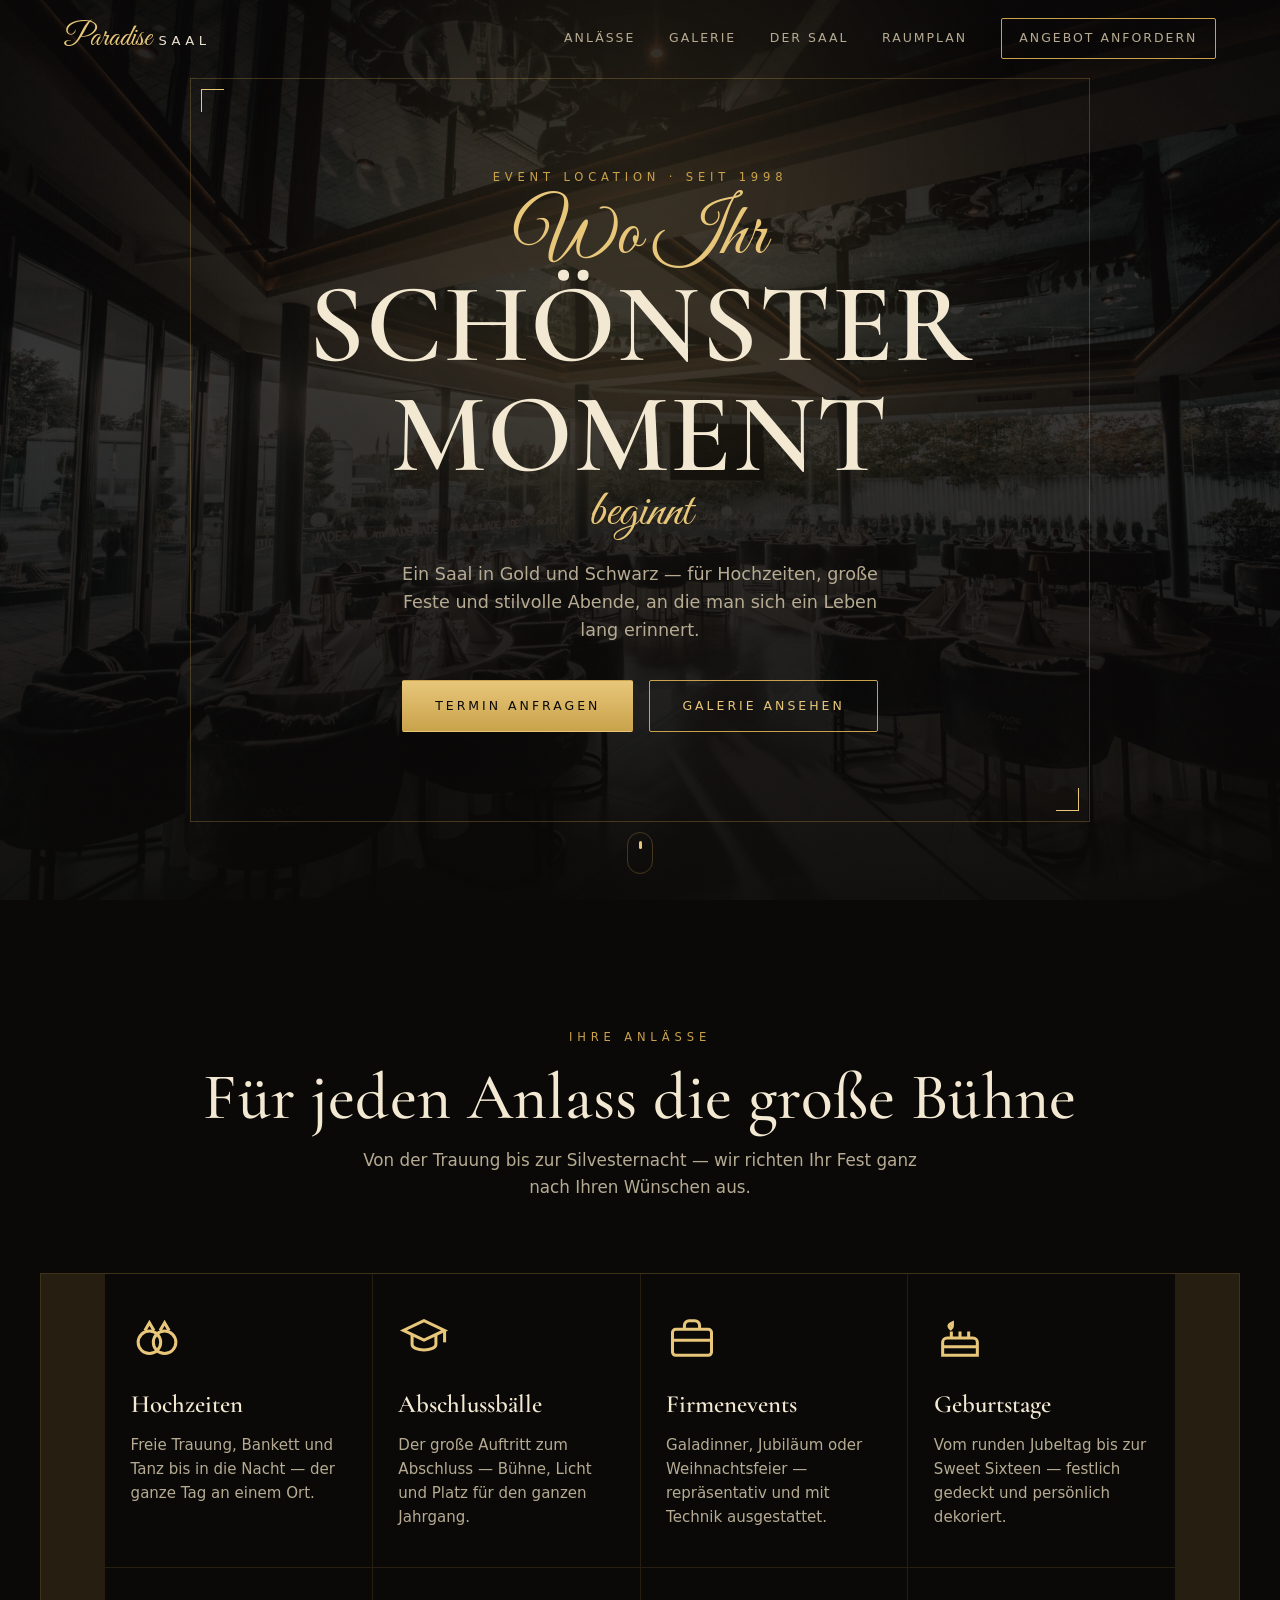
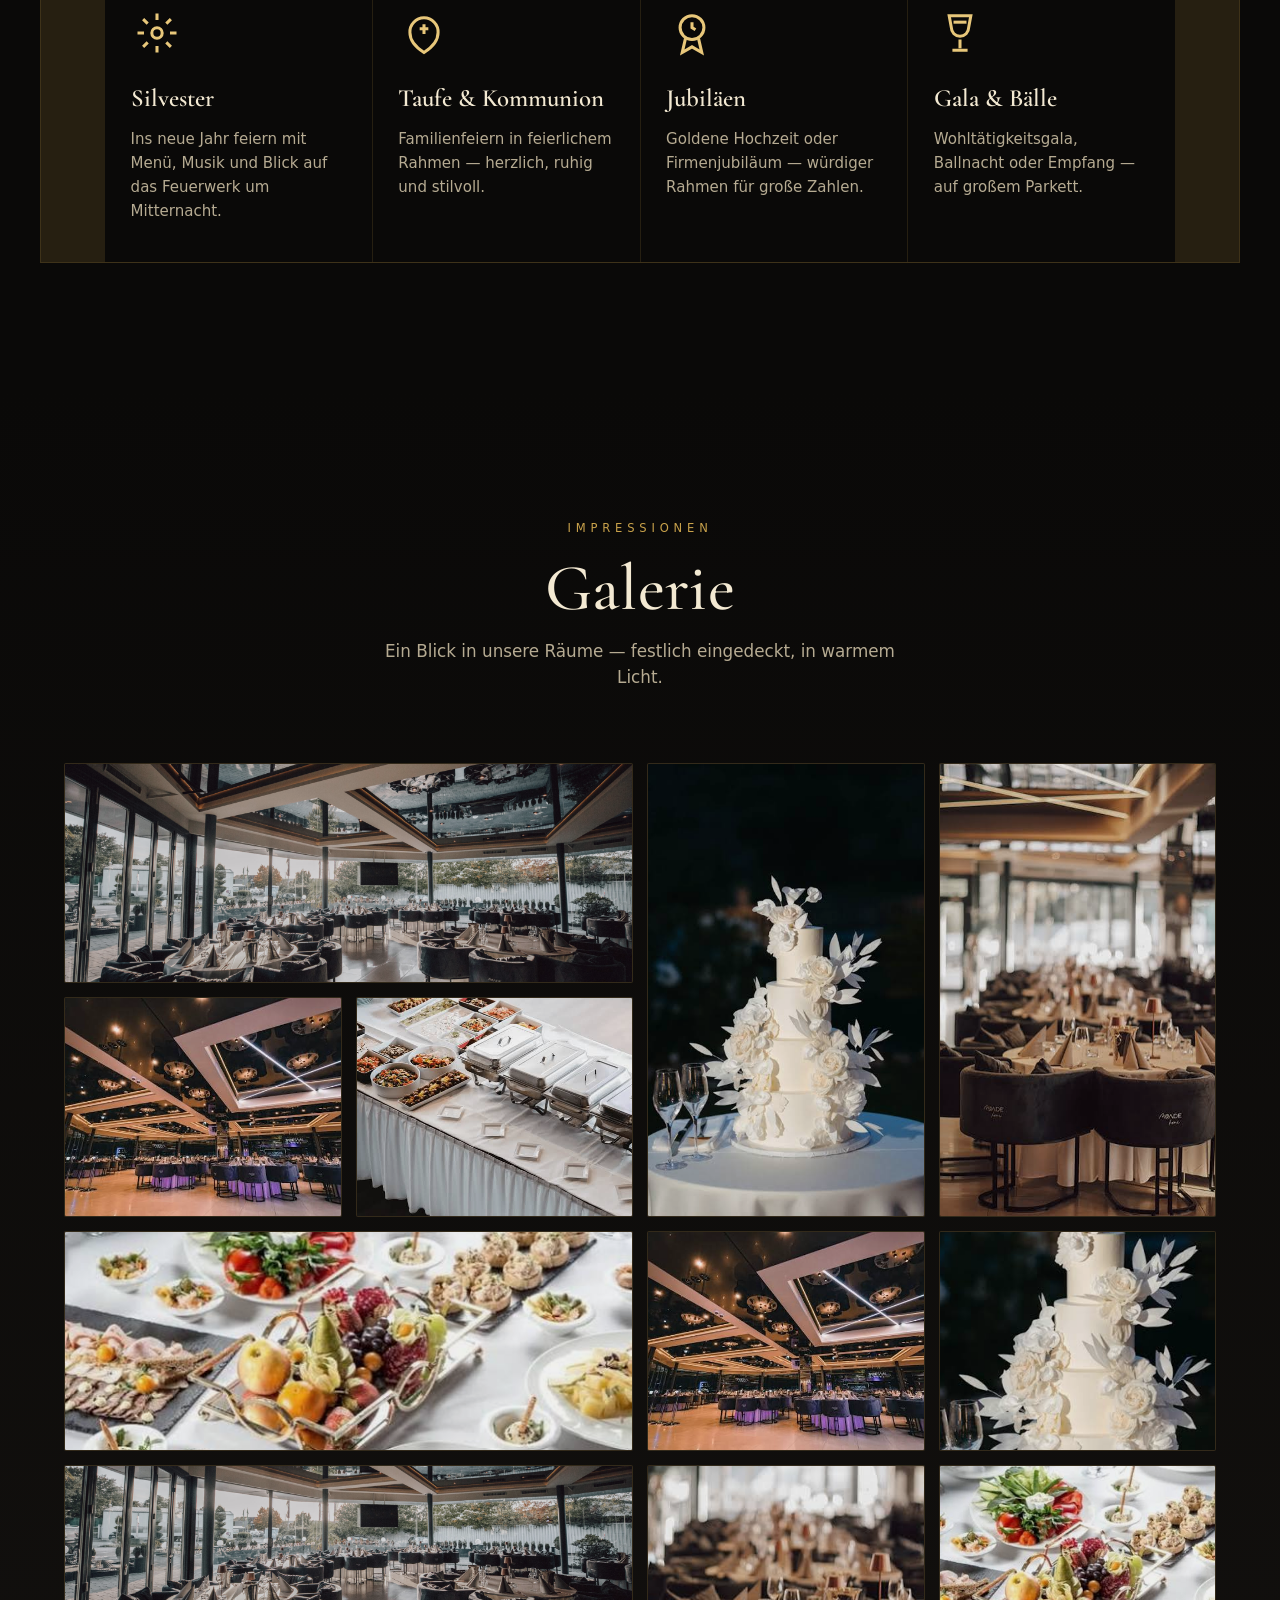
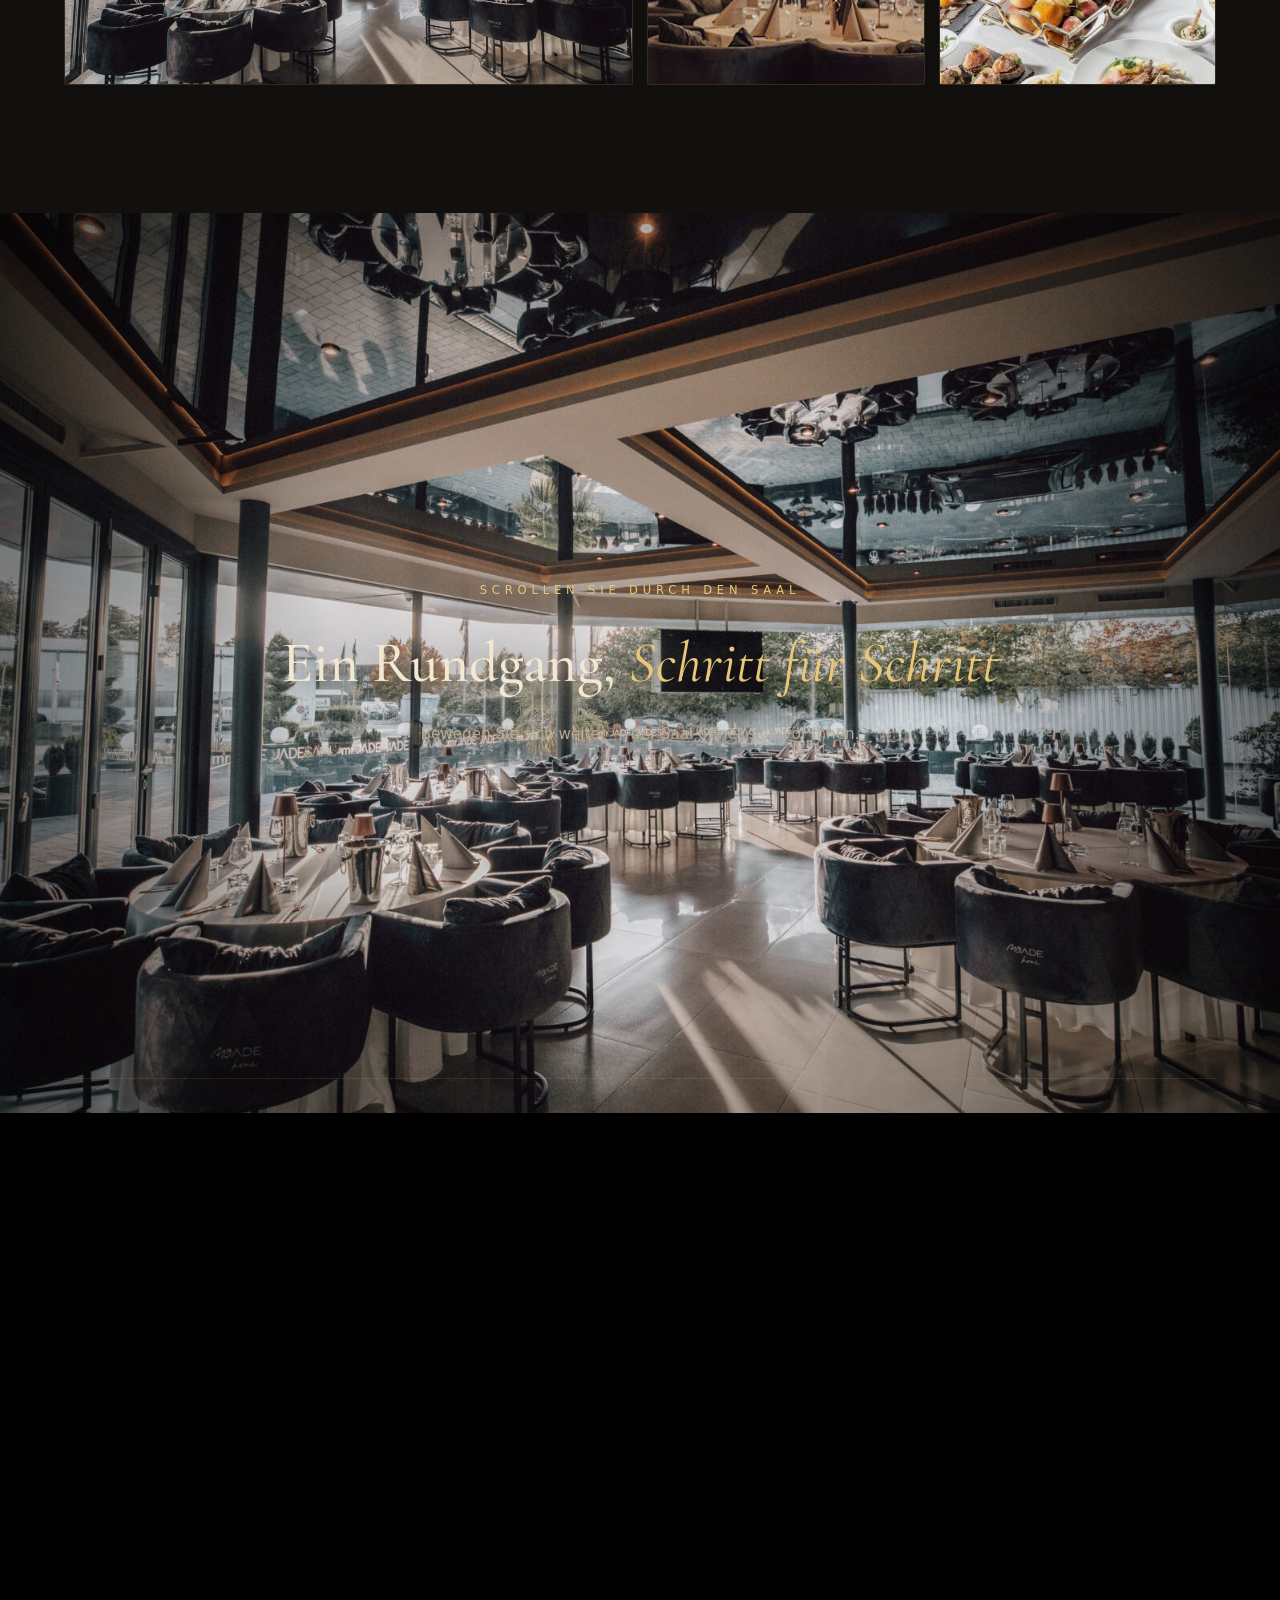
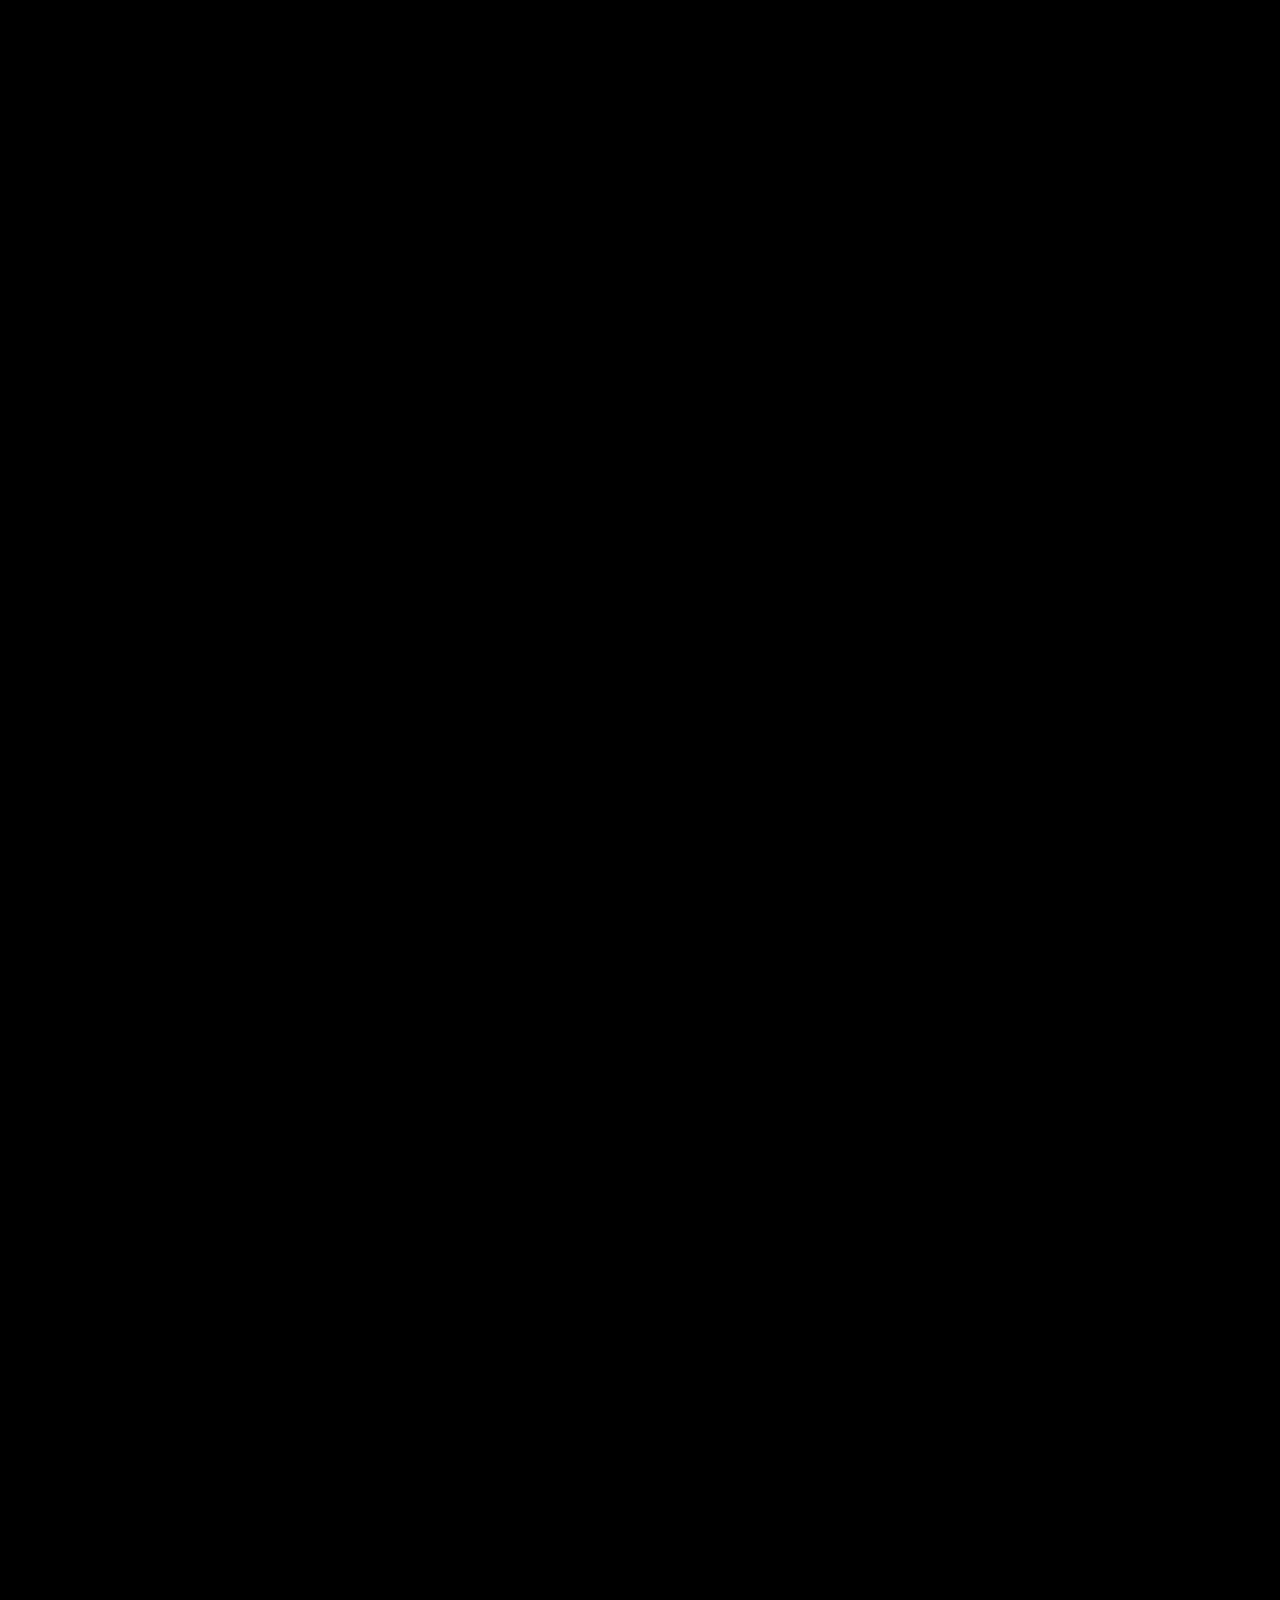
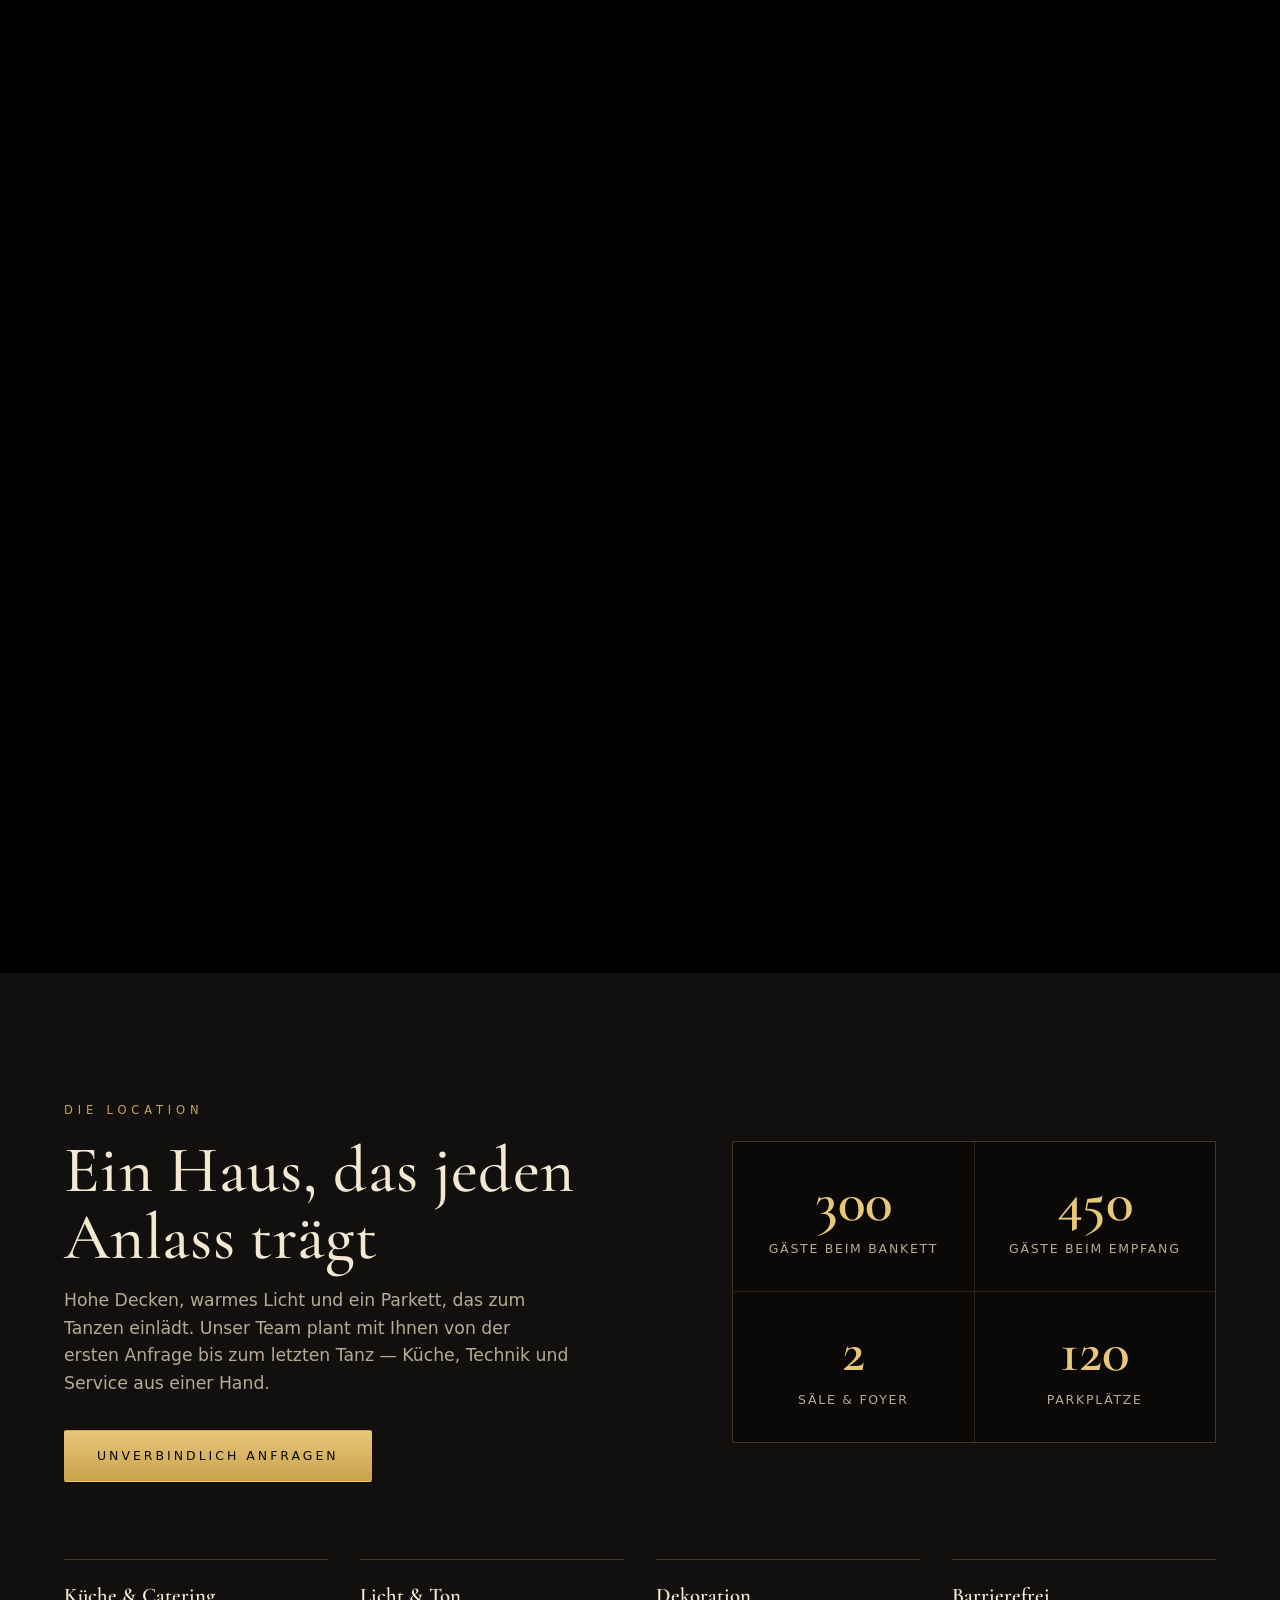
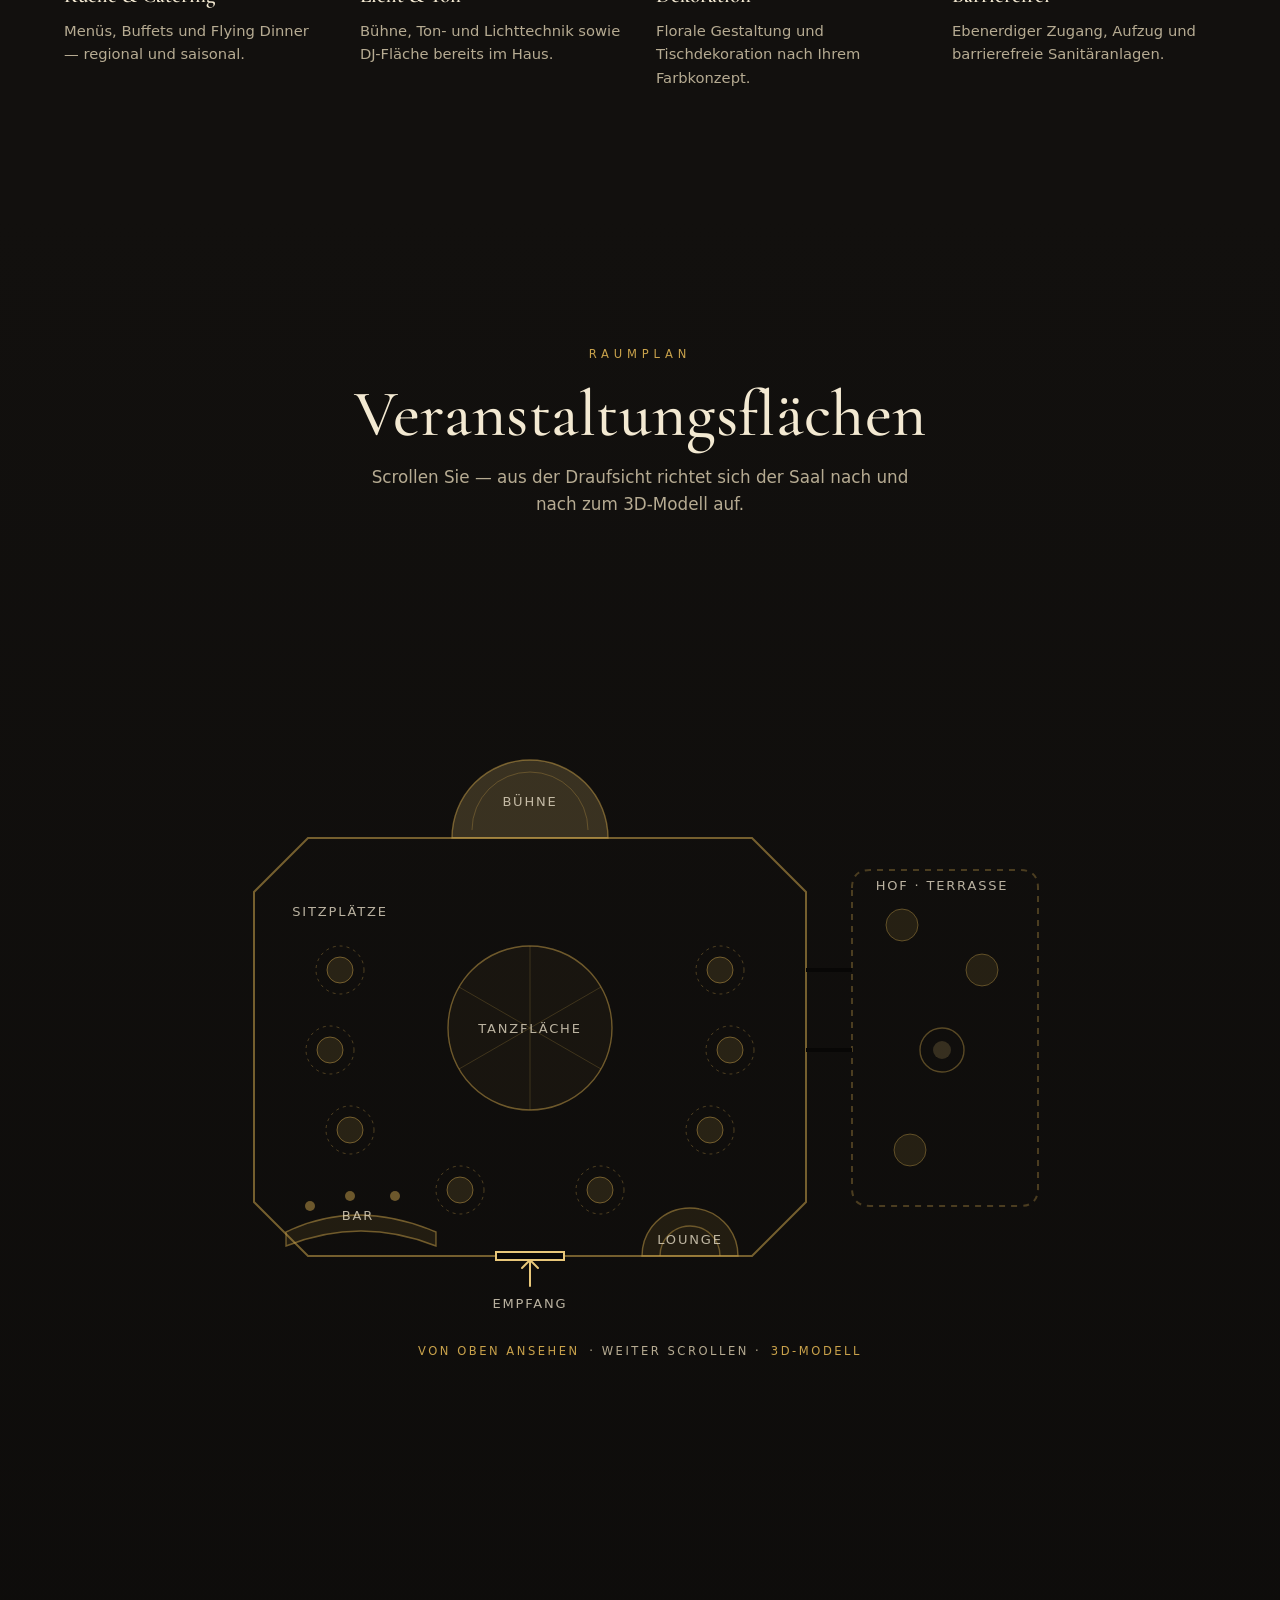
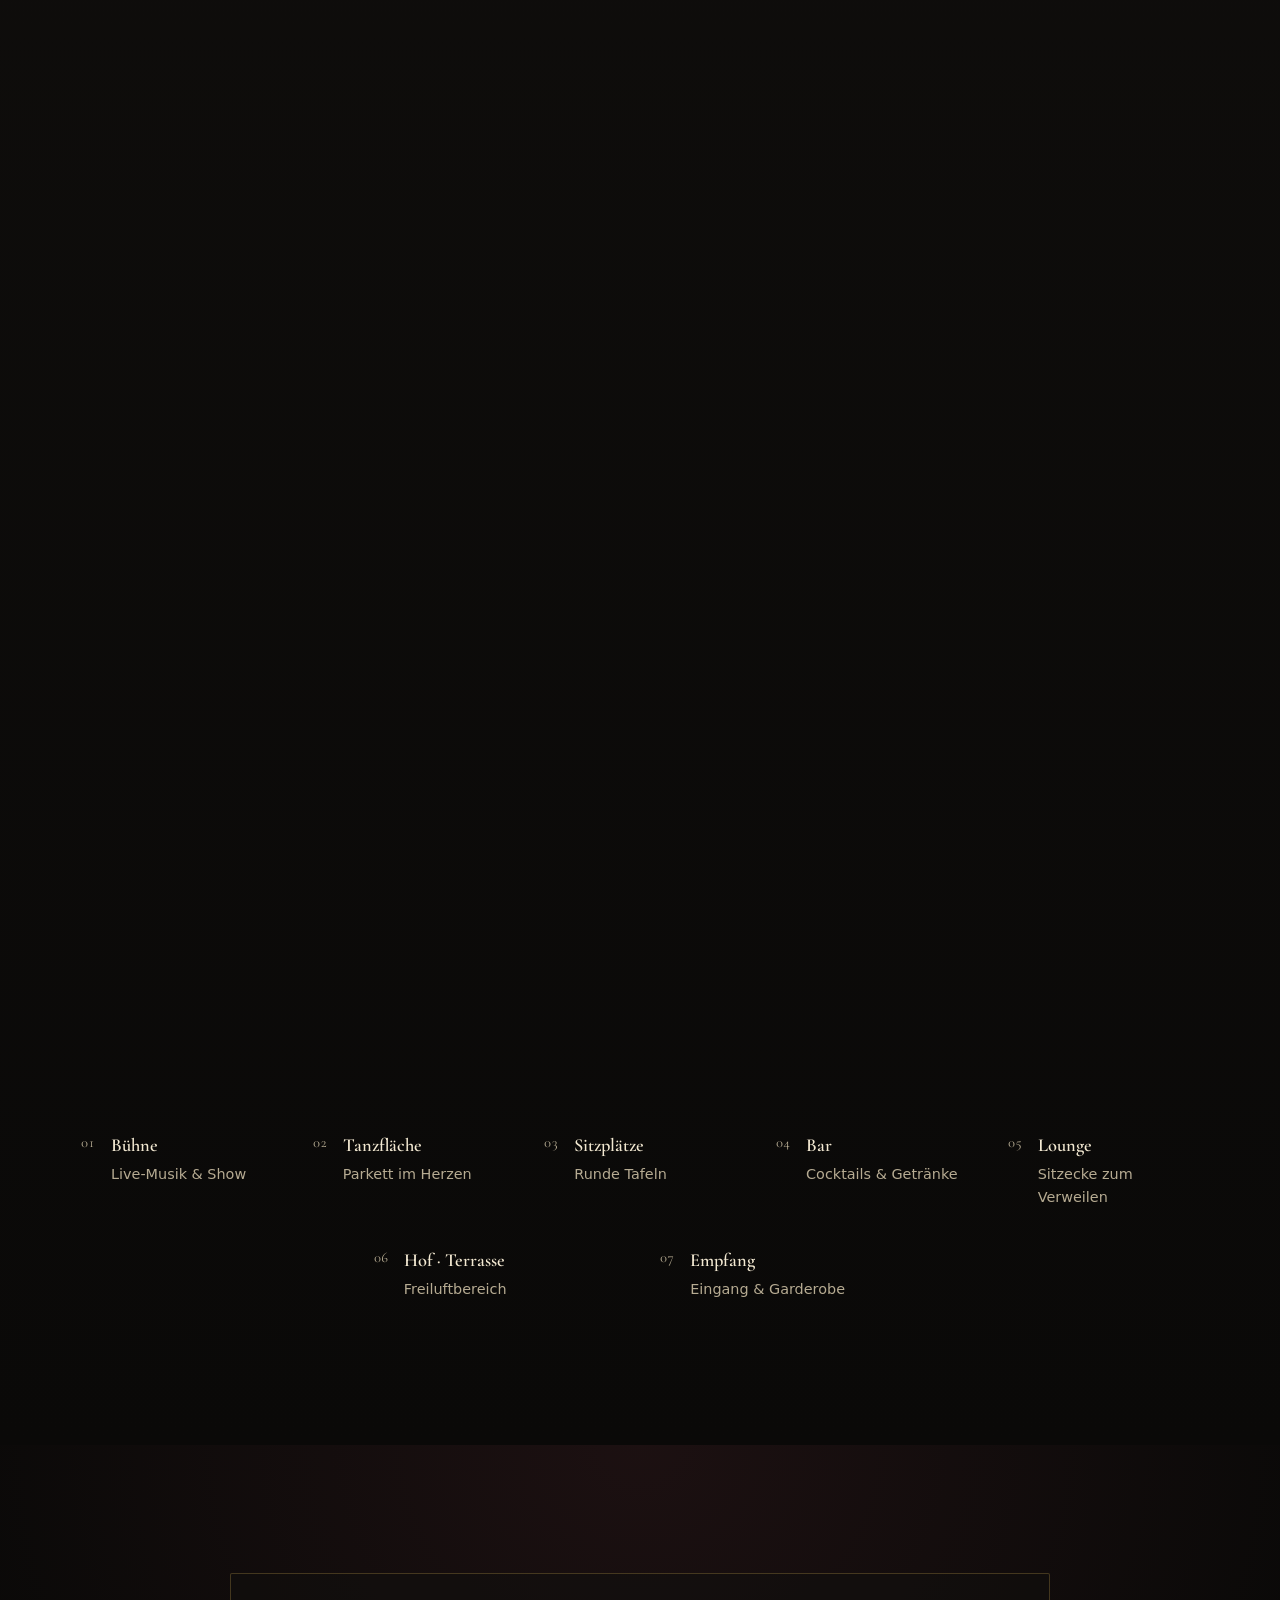
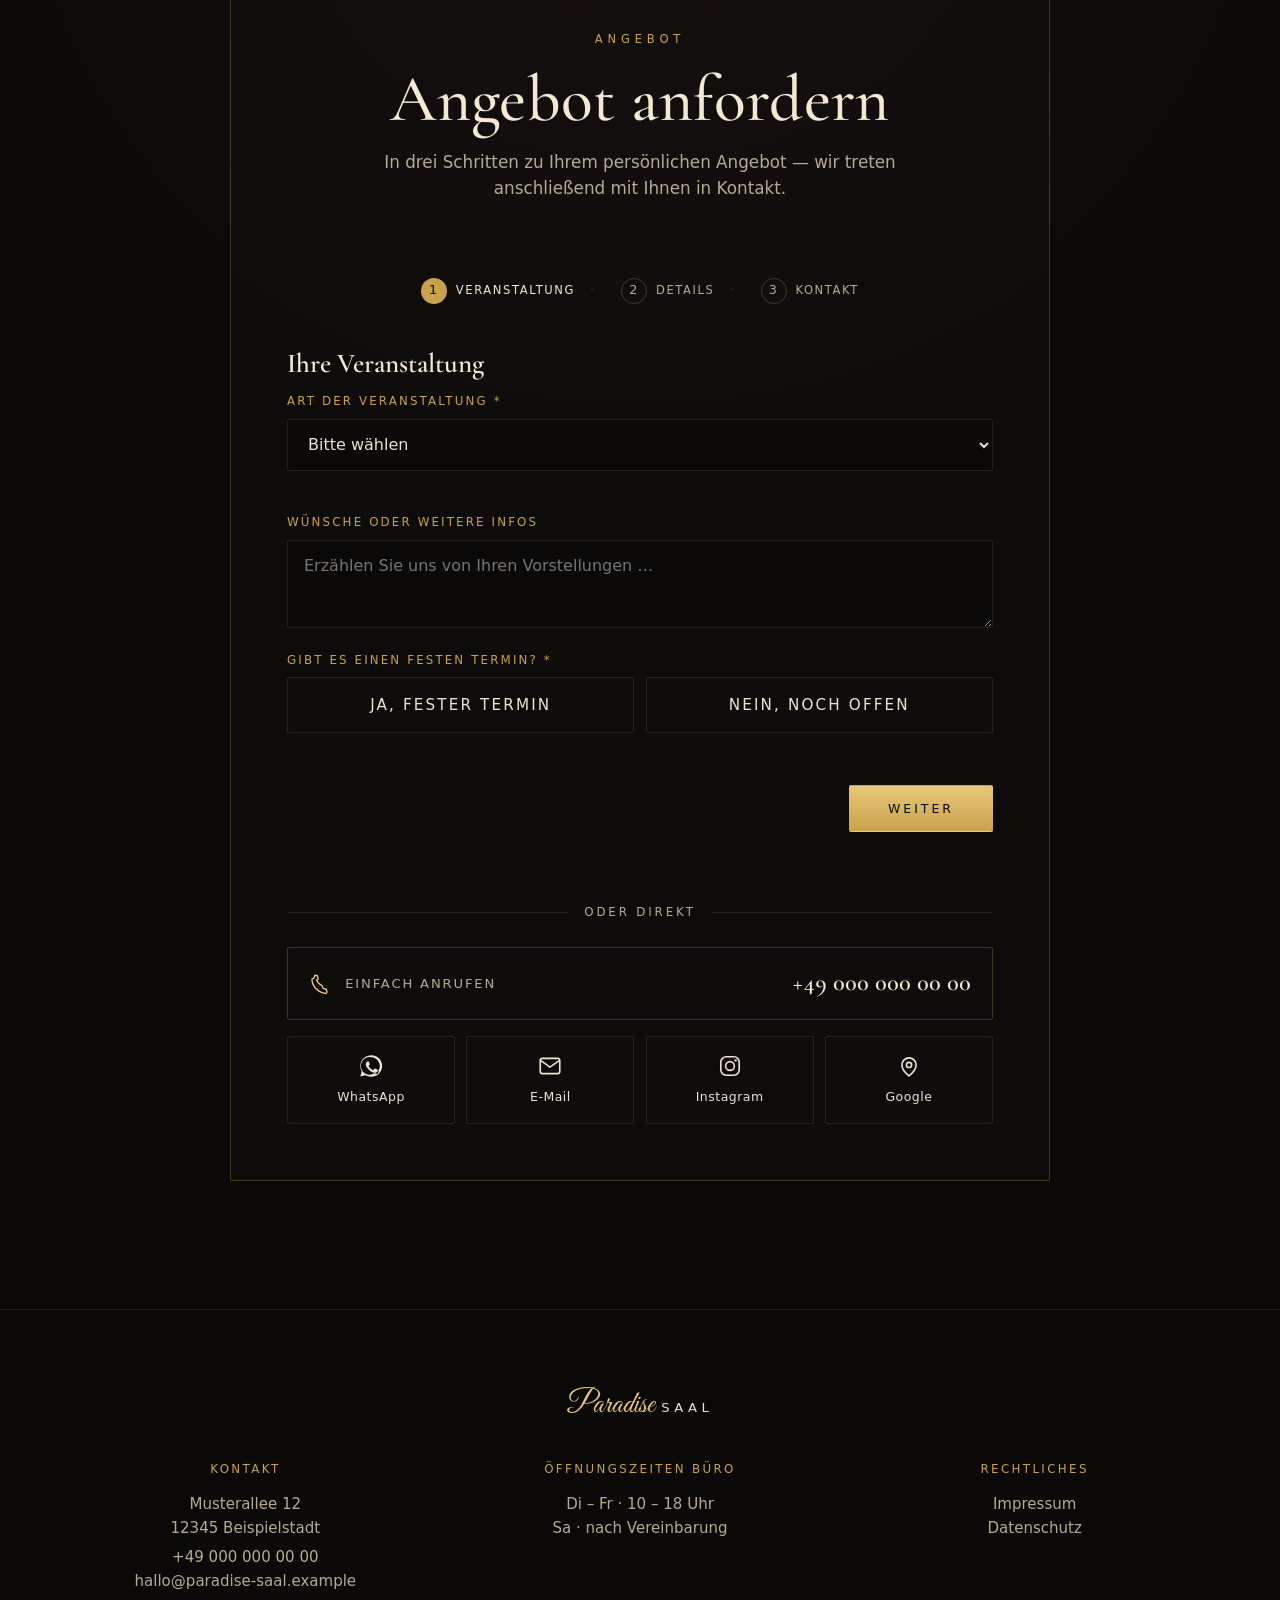
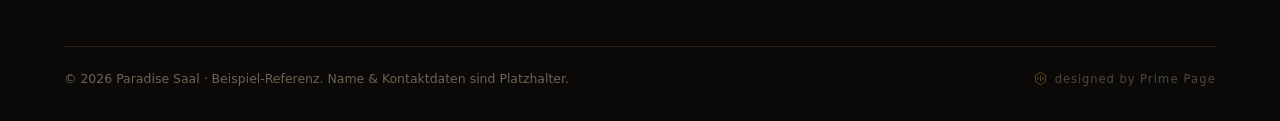
==== commit 94f3604c: "Rework 3D floor plan: creative shape, glass roof, click-to-zoom, sticky - Redesign hall as a chamfer" ====
--- a/index.html
+++ b/index.html
@@ -217,90 +217,104 @@
     <p class="section-sub">Scrollen Sie — aus der Draufsicht richtet sich der Saal nach und nach zum 3D-Modell auf.</p>
   </div>
 
-  <div class="saal3d" id="saal3d">
-    <div class="saal3d__scene">
-      <div class="saal3d__floor" id="fp">
-        <svg class="fp-svg" viewBox="0 0 900 600" role="img" aria-label="Schematischer Grundriss des Saals mit Bühne, Tanzfläche, Sitzplätzen, Bar, Lounge und Hof">
-        <!-- Wände -->
-        <rect class="fp-wall" x="60" y="70" width="560" height="470" rx="6"/>
-        <rect class="fp-wall fp-wall--out" x="660" y="70" width="180" height="470" rx="6"/>
-        <line class="fp-door" x1="620" y1="250" x2="660" y2="250"/>
-        <line class="fp-door" x1="620" y1="330" x2="660" y2="330"/>
-
-        <!-- Bühne -->
-        <g class="zone" data-zone="buehne">
-          <rect class="fp-fill fp-stage" x="150" y="100" width="380" height="66" rx="4"/>
-          <line class="fp-line" x1="150" y1="123" x2="530" y2="123"/>
-          <path class="fp-glow" d="M150 100h380v66h-380z"/>
-          <text class="fp-label" x="340" y="139">BÜHNE</text>
-        </g>
-
-        <!-- Tanzfläche -->
-        <g class="zone" data-zone="tanz">
-          <rect class="fp-fill fp-dance" x="285" y="250" width="170" height="120" rx="2"/>
-          <g class="fp-parquet">
-            <line x1="300" y1="370" x2="370" y2="250"/><line x1="330" y1="370" x2="400" y2="250"/>
-            <line x1="360" y1="370" x2="430" y2="250"/><line x1="390" y1="370" x2="455" y2="262"/>
-            <line x1="285" y1="352" x2="340" y2="250"/>
-          </g>
-          <text class="fp-label" x="370" y="315">TANZFLÄCHE</text>
-        </g>
-
-        <!-- Sitzplätze / Tische -->
-        <g class="zone" data-zone="tische">
-          <g class="fp-table"><circle class="seat" cx="150" cy="235" r="24"/><circle class="tbl" cx="150" cy="235" r="13"/></g>
-          <g class="fp-table"><circle class="seat" cx="150" cy="315" r="24"/><circle class="tbl" cx="150" cy="315" r="13"/></g>
-          <g class="fp-table"><circle class="seat" cx="150" cy="395" r="24"/><circle class="tbl" cx="150" cy="395" r="13"/></g>
-          <g class="fp-table"><circle class="seat" cx="560" cy="235" r="24"/><circle class="tbl" cx="560" cy="235" r="13"/></g>
-          <g class="fp-table"><circle class="seat" cx="560" cy="315" r="24"/><circle class="tbl" cx="560" cy="315" r="13"/></g>
-          <g class="fp-table"><circle class="seat" cx="560" cy="395" r="24"/><circle class="tbl" cx="560" cy="395" r="13"/></g>
-          <g class="fp-table"><circle class="seat" cx="300" cy="450" r="24"/><circle class="tbl" cx="300" cy="450" r="13"/></g>
-          <g class="fp-table"><circle class="seat" cx="440" cy="450" r="24"/><circle class="tbl" cx="440" cy="450" r="13"/></g>
-          <text class="fp-label" x="150" y="180">SITZPLÄTZE</text>
-        </g>
-
-        <!-- Bar -->
-        <g class="zone" data-zone="bar">
-          <rect class="fp-fill fp-bar" x="95" y="490" width="150" height="30" rx="15"/>
-          <circle class="fp-stool" cx="120" cy="480" r="5"/><circle class="fp-stool" cx="150" cy="480" r="5"/>
-          <circle class="fp-stool" cx="180" cy="480" r="5"/><circle class="fp-stool" cx="210" cy="480" r="5"/>
-          <text class="fp-label" x="170" y="510">BAR</text>
-        </g>
-
-        <!-- Lounge -->
-        <g class="zone" data-zone="lounge">
-          <rect class="fp-fill fp-sofa" x="490" y="475" width="110" height="26" rx="10"/>
-          <rect class="fp-fill fp-sofa" x="490" y="475" width="26" height="50" rx="10"/>
-          <text class="fp-label" x="560" y="520">LOUNGE</text>
-        </g>
-
-        <!-- Empfang / Eingang -->
-        <g class="zone" data-zone="empfang">
-          <rect class="fp-open" x="315" y="536" width="70" height="8"/>
-          <path class="fp-arrow" d="M350 560v-24m0 0-8 8m8-8 8 8"/>
-          <text class="fp-label" x="350" y="585">EMPFANG</text>
-        </g>
-
-        <!-- Hof / Terrasse -->
-        <g class="zone" data-zone="hof">
-          <circle class="fp-tree" cx="710" cy="150" r="16"/><circle class="fp-tree" cx="790" cy="200" r="16"/>
-          <circle class="fp-tree" cx="720" cy="440" r="16"/>
-          <circle class="fp-fountain" cx="750" cy="305" r="22"/><circle class="fp-fountain-in" cx="750" cy="305" r="9"/>
-          <text class="fp-label" x="750" y="110">HOF · TERRASSE</text>
-        </g>
-        </svg>
-
-        <!-- 3D-Hülle: Wände + Dach (erscheinen beim Kippen) -->
-        <div class="shell" aria-hidden="true">
-          <div class="wall wall--n"></div>
-          <div class="wall wall--s"></div>
-          <div class="wall wall--w"></div>
-          <div class="wall wall--e"></div>
-          <div class="saal3d__roof"></div>
+  <div class="fp3d" id="fp3d">
+    <div class="fp3d__sticky">
+      <div class="saal3d" id="saal3d">
+        <div class="saal3d__scene">
+          <div class="saal3d__floor" id="fp">
+            <svg class="fp-svg" viewBox="0 0 900 600" role="img" aria-label="Grundriss des Saals mit Bühne, Tanzfläche, Sitzplätzen, Bar, Lounge, Empfang und Hof">
+              <!-- Umriss: achteckiger Saal -->
+              <polygon class="fp-wall" points="118,118 562,118 616,172 616,482 562,536 118,536 64,482 64,172"/>
+              <!-- Hof-Terrasse (Freifläche rechts) -->
+              <path class="fp-wall fp-wall--out" d="M662 168 q0-18 18-18 h150 q18 0 18 18 v300 q0 18-18 18 h-150 q-18 0-18-18 z"/>
+              <line class="fp-door" x1="616" y1="250" x2="662" y2="250"/>
+              <line class="fp-door" x1="616" y1="330" x2="662" y2="330"/>
+
+              <!-- Bühne (halbrunde Apsis) -->
+              <g class="zone" data-zone="buehne" role="button" tabindex="0" aria-label="Bühne — Bild öffnen">
+                <path class="fp-fill fp-stage" d="M262 118 a78 78 0 0 1 156 0 z"/>
+                <path class="fp-glow" d="M262 118 a78 78 0 0 1 156 0 z"/>
+                <path class="fp-line" d="M282 110 a58 58 0 0 1 116 0" fill="none"/>
+                <text class="fp-label" x="340" y="86">BÜHNE</text>
+              </g>
+
+              <!-- Tanzfläche (rund) -->
+              <g class="zone" data-zone="tanz" role="button" tabindex="0" aria-label="Tanzfläche — Bild öffnen">
+                <circle class="fp-fill fp-dance" cx="340" cy="308" r="82"/>
+                <g class="fp-parquet">
+                  <line x1="340" y1="308" x2="340" y2="226"/><line x1="340" y1="308" x2="411" y2="267"/>
+                  <line x1="340" y1="308" x2="411" y2="349"/><line x1="340" y1="308" x2="340" y2="390"/>
+                  <line x1="340" y1="308" x2="269" y2="349"/><line x1="340" y1="308" x2="269" y2="267"/>
+                  <circle cx="340" cy="308" r="46" fill="none"/>
+                </g>
+                <text class="fp-label" x="340" y="313">TANZFLÄCHE</text>
+              </g>
+
+              <!-- Sitzplätze / Tische (im Bogen) -->
+              <g class="zone" data-zone="tische" role="button" tabindex="0" aria-label="Sitzplätze — Bild öffnen">
+                <g class="fp-table"><circle class="seat" cx="150" cy="250" r="24"/><circle class="tbl" cx="150" cy="250" r="13"/></g>
+                <g class="fp-table"><circle class="seat" cx="140" cy="330" r="24"/><circle class="tbl" cx="140" cy="330" r="13"/></g>
+                <g class="fp-table"><circle class="seat" cx="160" cy="410" r="24"/><circle class="tbl" cx="160" cy="410" r="13"/></g>
+                <g class="fp-table"><circle class="seat" cx="530" cy="250" r="24"/><circle class="tbl" cx="530" cy="250" r="13"/></g>
+                <g class="fp-table"><circle class="seat" cx="540" cy="330" r="24"/><circle class="tbl" cx="540" cy="330" r="13"/></g>
+                <g class="fp-table"><circle class="seat" cx="520" cy="410" r="24"/><circle class="tbl" cx="520" cy="410" r="13"/></g>
+                <g class="fp-table"><circle class="seat" cx="270" cy="470" r="24"/><circle class="tbl" cx="270" cy="470" r="13"/></g>
+                <g class="fp-table"><circle class="seat" cx="410" cy="470" r="24"/><circle class="tbl" cx="410" cy="470" r="13"/></g>
+                <text class="fp-label" x="150" y="196">SITZPLÄTZE</text>
+              </g>
+
+              <!-- Bar (geschwungene Theke) -->
+              <g class="zone" data-zone="bar" role="button" tabindex="0" aria-label="Bar — Bild öffnen">
+                <path class="fp-fill fp-bar" d="M96 512 q70 -34 150 0 l0 14 q-75 -30 -150 0 z"/>
+                <circle class="fp-stool" cx="120" cy="486" r="5"/><circle class="fp-stool" cx="160" cy="476" r="5"/>
+                <circle class="fp-stool" cx="205" cy="476" r="5"/>
+                <text class="fp-label" x="168" y="500">BAR</text>
+              </g>
+
+              <!-- Lounge (Erker unten rechts) -->
+              <g class="zone" data-zone="lounge" role="button" tabindex="0" aria-label="Lounge — Bild öffnen">
+                <path class="fp-fill fp-sofa" d="M452 536 a48 48 0 0 1 96 0 z"/>
+                <path class="fp-sofa-in" d="M470 536 a30 30 0 0 1 60 0" fill="none"/>
+                <text class="fp-label" x="500" y="524">LOUNGE</text>
+              </g>
+
+              <!-- Empfang / Eingang -->
+              <g class="zone" data-zone="empfang" role="button" tabindex="0" aria-label="Empfang — Bild öffnen">
+                <rect class="fp-open" x="306" y="532" width="68" height="8"/>
+                <path class="fp-arrow" d="M340 566v-26m0 0-8 8m8-8 8 8"/>
+                <text class="fp-label" x="340" y="588">EMPFANG</text>
+              </g>
+
+              <!-- Hof / Terrasse -->
+              <g class="zone" data-zone="hof" role="button" tabindex="0" aria-label="Hof und Terrasse — Bild öffnen">
+                <circle class="fp-tree" cx="712" cy="205" r="16"/><circle class="fp-tree" cx="792" cy="250" r="16"/>
+                <circle class="fp-tree" cx="720" cy="430" r="16"/>
+                <circle class="fp-fountain" cx="752" cy="330" r="22"/><circle class="fp-fountain-in" cx="752" cy="330" r="9"/>
+                <text class="fp-label" x="752" y="170">HOF · TERRASSE</text>
+              </g>
+            </svg>
+
+            <!-- 3D-Hülle: Wände + Glasdach (erscheinen beim Kippen) -->
+            <div class="shell" aria-hidden="true">
+              <div class="wall wall--n"></div>
+              <div class="wall wall--s"></div>
+              <div class="wall wall--w"></div>
+              <div class="wall wall--e"></div>
+              <div class="saal3d__roof">
+                <svg viewBox="0 0 552 418" preserveAspectRatio="none">
+                  <polygon class="roof-glass" points="54,0 498,0 552,54 552,364 498,418 54,418 0,364 0,54"/>
+                  <g class="roof-mullion">
+                    <line x1="138" y1="0" x2="138" y2="418"/><line x1="276" y1="0" x2="276" y2="418"/><line x1="414" y1="0" x2="414" y2="418"/>
+                    <line x1="0" y1="140" x2="552" y2="140"/><line x1="0" y1="278" x2="552" y2="278"/>
+                  </g>
+                </svg>
+              </div>
+            </div>
+          </div>
         </div>
       </div>
-    </div>
-    <p class="saal3d__hint" aria-hidden="true"><span>Draufsicht</span> · scrollen · <span>3D-Modell</span></p>
+      <p class="saal3d__hint" aria-hidden="true"><span>Von oben ansehen</span> · weiter scrollen · <span>3D-Modell</span></p>
+    </div>
   </div>
 
   <ul class="fp-legend fp-legend--row" id="fpLegend">
@@ -312,6 +326,16 @@
     <li data-zone="hof"><span class="fp-legend__no">06</span><span><strong>Hof · Terrasse</strong>Freiluftbereich</span></li>
     <li data-zone="empfang"><span class="fp-legend__no">07</span><span><strong>Empfang</strong>Eingang &amp; Garderobe</span></li>
   </ul>
+
+  <!-- Bild-Popup je Bereich -->
+  <div class="fp-modal" id="fpModal" hidden>
+    <div class="fp-modal__backdrop" data-close></div>
+    <figure class="fp-modal__fig" role="dialog" aria-modal="true" aria-labelledby="fpModalCap">
+      <button class="fp-modal__close" data-close aria-label="Schließen">&times;</button>
+      <img id="fpModalImg" alt="">
+      <figcaption id="fpModalCap"></figcaption>
+    </figure>
+  </div>
 </section>
 
 <!-- ============ KONTAKT ============ -->
@@ -544,9 +568,13 @@
   <div class="footer__bar">
     <p class="footer__legal">© <span id="year"></span> Paradise Saal · Beispiel-Referenz. Name &amp; Kontaktdaten sind Platzhalter.</p>
     <!-- Designed-by-Credit — dezent. Logo bei Bedarf in assets/img/primepage-logo.svg ablegen. -->
-    <a class="pp-credit" href="#" aria-label="Designed by Prime Page">
+    <!-- PLATZHALTER: href auf echte Prime-Page-Domain setzen; Logo in assets/img/primepage-logo.svg ablegen -->
+    <a class="pp-credit" href="https://www.prime-page.example" target="_blank" rel="noopener" aria-label="Designed by Prime Page — zur Website">
       <span class="pp-credit__mark" aria-hidden="true">
-        <svg viewBox="0 0 24 24" fill="none" stroke="currentColor" stroke-width="1.4"><path d="M12 2 4 7v10l8 5 8-5V7l-8-5Z"/><path d="M12 7v10M8 9.2v5.6M16 9.2v5.6"/></svg>
+        <img class="pp-credit__logo" src="assets/img/primepage-logo.svg" alt="" onerror="this.style.display='none';this.nextElementSibling.style.display='inline-flex';">
+        <span class="pp-credit__fallback">
+          <svg viewBox="0 0 24 24" fill="none" stroke="currentColor" stroke-width="1.4"><path d="M12 2 4 7v10l8 5 8-5V7l-8-5Z"/><path d="M12 7v10M8 9.2v5.6M16 9.2v5.6"/></svg>
+        </span>
       </span>
       <span class="pp-credit__txt">designed by <strong>Prime&nbsp;Page</strong></span>
     </a>
--- a/css/styles.css
+++ b/css/styles.css
@@ -42,7 +42,8 @@
   font-weight:300;
   line-height:1.6;
   -webkit-font-smoothing:antialiased;
-  overflow-x:hidden;
+  /* KEIN overflow-x auf body/html — das würde position:sticky brechen.
+     Horizontalen Überlauf klippen wir gezielt an den Deko-Sektionen. */
 }
 img{ display:block; max-width:100%; }
 a{ color:inherit; text-decoration:none; }
@@ -170,6 +171,7 @@
   position:relative; min-height:100svh;
   display:flex; align-items:center; justify-content:center;
   padding:var(--pad);
+  overflow-x:clip;
   background:
     radial-gradient(120% 90% at 50% 8%, rgba(201,162,75,.10), transparent 55%),
     radial-gradient(80% 60% at 50% 120%, rgba(138,61,74,.16), transparent 60%),
@@ -368,53 +370,58 @@
    ============================================================ */
 .floorplan{ padding:clamp(4.5rem,10vw,8rem) var(--pad); background:linear-gradient(180deg,var(--noir-2),var(--noir)); }
 
-/* ---- 3D-Szene: Draufsicht → 3D beim Scrollen ---- */
+/* ---- 3D-Szene: erst alles von oben, dann Drehung beim Wegscrollen ---- */
+.fp3d{ position:relative; height:230vh; }              /* Scroll-Strecke */
+.fp3d__sticky{
+  position:sticky; top:0; min-height:100vh;
+  display:flex; flex-direction:column; align-items:center; justify-content:center;
+  gap:1.4rem;
+}
 .saal3d{
-  --p:0;                 /* Scroll-Fortschritt 0..1 (per JS) */
-  --h:74px;              /* Wandhöhe */
-  max-width:960px; margin:0 auto;
-  perspective:1500px; perspective-origin:50% 34%;
+  --p:0;                 /* Dreh-Fortschritt 0..1 (per JS, erst in der 2. Hälfte) */
+  --h:60px;              /* Wandhöhe */
+  width:100%; max-width:900px; margin:0 auto;
+  perspective:1600px; perspective-origin:50% 42%;
 }
 .saal3d__scene{
   transform-style:preserve-3d;
-  transform:rotateX(calc(var(--p) * 58deg));
-  transition:transform .15s linear;
+  transform:rotateX(calc(var(--p) * 48deg));   /* flacher/steiler Blick von oben hinein */
+  transition:transform .12s linear;
 }
 .saal3d__floor{
   position:relative; width:100%; aspect-ratio:900/600;
   transform-style:preserve-3d;
-  border:1px solid var(--line-soft); border-radius:var(--r);
-  background:radial-gradient(120% 100% at 50% 0%, rgba(201,162,75,.06), transparent 60%), #080706;
 }
 .fp-svg{ position:absolute; inset:0; width:100%; height:100%; display:block; }
 
-/* 3D-Hülle über dem Saal-Rechteck (Anteile aus viewBox 900×600) */
+/* 3D-Hülle über dem Saal (Anteile aus viewBox 900×600, Achteck-bbox) */
 .shell{
-  position:absolute; top:11.67%; right:31.11%; bottom:10%; left:6.67%;
+  position:absolute; top:19.67%; right:31.56%; bottom:10.67%; left:7.11%;
   transform-style:preserve-3d; pointer-events:none;
 }
 .wall{
-  position:absolute; opacity:calc(var(--p) * 1.1);
-  background:linear-gradient(var(--wg, 180deg), rgba(201,162,75,.20), rgba(201,162,75,.05));
-  border:1px solid rgba(201,162,75,.45);
+  position:absolute; opacity:calc(var(--p) * .9);
+  background:linear-gradient(var(--wg, 180deg), rgba(201,162,75,.16), rgba(201,162,75,.03));
+  border:1px solid rgba(201,162,75,.35);
   backface-visibility:visible;
 }
 .wall--n{ left:0; top:0; width:100%; height:var(--h); transform-origin:top;    transform:rotateX(-90deg); }
 .wall--s{ left:0; bottom:0; width:100%; height:var(--h); transform-origin:bottom; transform:rotateX(90deg); }
 .wall--w{ left:0; top:0; height:100%; width:var(--h); transform-origin:left;  transform:rotateY(90deg); --wg:90deg; }
 .wall--e{ right:0; top:0; height:100%; width:var(--h); transform-origin:right; transform:rotateY(-90deg); --wg:90deg; }
+
+/* Durchsichtiges Glasdach */
 .saal3d__roof{
   position:absolute; inset:0; transform:translateZ(var(--h));
-  opacity:var(--p);
-  background:
-    repeating-linear-gradient(0deg, rgba(201,162,75,.10) 0 1px, transparent 1px 14px),
-    linear-gradient(90deg, rgba(201,162,75,.16), rgba(12,10,9,.82) 47%, rgba(12,10,9,.82) 53%, rgba(201,162,75,.16));
-  border:1px solid rgba(201,162,75,.5);
-}
-.saal3d__roof::before{ content:""; position:absolute; left:50%; top:3%; bottom:3%; width:1px; background:rgba(232,199,122,.7); transform:translateX(-.5px); }
+  opacity:calc(var(--p) * .9);
+}
+.saal3d__roof svg{ position:absolute; inset:0; width:100%; height:100%; }
+.roof-glass{ fill:rgba(201,162,75,.05); stroke:rgba(232,199,122,.55); stroke-width:2; }
+.roof-mullion line{ stroke:rgba(201,162,75,.28); stroke-width:1; }
+
 .saal3d__hint{
   display:flex; align-items:center; justify-content:center; gap:.6rem;
-  margin:1.6rem 0 0; color:var(--ink-dim);
+  margin:0; color:var(--ink-dim);
   font-size:.72rem; letter-spacing:.22em; text-transform:uppercase;
 }
 .saal3d__hint span{ color:var(--gold); }
@@ -445,17 +452,10 @@
 }
 
 /* Zonen: Reveal + Hover */
-.zone{ opacity:0; transform:translateY(10px); transform-box:fill-box; transform-origin:center;
-  transition:opacity .6s ease, transform .6s cubic-bezier(.2,.7,.2,1); }
-#fp.is-in .zone{ opacity:1; transform:none; }
-#fp.is-in .zone:nth-of-type(1){ transition-delay:.05s; }
-#fp.is-in .zone:nth-of-type(2){ transition-delay:.13s; }
-#fp.is-in .zone:nth-of-type(3){ transition-delay:.21s; }
-#fp.is-in .zone:nth-of-type(4){ transition-delay:.29s; }
-#fp.is-in .zone:nth-of-type(5){ transition-delay:.37s; }
-#fp.is-in .zone:nth-of-type(6){ transition-delay:.45s; }
-#fp.is-in .zone:nth-of-type(7){ transition-delay:.53s; }
-.zone{ cursor:default; }
+.zone{ opacity:1; cursor:pointer; }
+.zone:focus-visible{ outline:none; }
+.zone:focus-visible .fp-label{ opacity:1; fill:var(--gold-bright); }
+.fp-sofa-in{ stroke:var(--gold); stroke-opacity:.45; stroke-width:1.4; }
 .zone .fp-fill, .zone .tbl, .zone .fp-tree, .zone .fp-stool, .zone .fp-sofa,
 .zone .fp-bar, .zone .fp-label{ transition:fill .3s ease, opacity .3s ease, stroke-opacity .3s ease; }
 .zone.is-hi .fp-fill, .zone.is-hi .tbl, .zone.is-hi .fp-tree, .zone.is-hi .fp-sofa, .zone.is-hi .fp-bar{
@@ -487,6 +487,32 @@
 .fp-legend strong{ display:block; font-family:var(--serif); font-weight:600; font-size:1.15rem; color:var(--champagne); }
 .fp-legend span span, .fp-legend li > span{ color:var(--ink-dim); font-size:.9rem; }
 .fp-legend li > span{ display:flex; flex-direction:column; gap:.15rem; }
+
+/* Bild-Popup je Bereich */
+.fp-modal{ position:fixed; inset:0; z-index:200; display:flex; align-items:center; justify-content:center; padding:var(--pad); }
+.fp-modal[hidden]{ display:none; }
+.fp-modal__backdrop{ position:absolute; inset:0; background:rgba(6,5,4,.82); backdrop-filter:blur(4px); animation:fadeIn .3s ease; }
+.fp-modal__fig{
+  position:relative; margin:0; max-width:820px; width:100%;
+  border:1px solid var(--line); border-radius:var(--r); overflow:hidden;
+  background:var(--noir-2); box-shadow:0 30px 80px -20px rgba(0,0,0,.8);
+  animation:modalIn .4s cubic-bezier(.2,.7,.2,1);
+}
+.fp-modal__fig img{ width:100%; max-height:70vh; object-fit:cover; display:block; }
+.fp-modal__fig figcaption{
+  padding:1rem 1.4rem; font-family:var(--serif); font-size:1.3rem; color:var(--champagne);
+  border-top:1px solid var(--line-soft);
+}
+.fp-modal__close{
+  position:absolute; top:.6rem; right:.6rem; z-index:2;
+  width:40px; height:40px; border-radius:50%; cursor:pointer;
+  background:rgba(10,9,8,.6); border:1px solid var(--line); color:var(--champagne);
+  font-size:1.5rem; line-height:1; display:grid; place-items:center;
+  transition:background .25s ease, border-color .25s ease;
+}
+.fp-modal__close:hover{ background:var(--gold); color:var(--noir); border-color:transparent; }
+@keyframes fadeIn{ from{ opacity:0; } }
+@keyframes modalIn{ from{ opacity:0; transform:translateY(20px) scale(.98); } }
 
 /* ============================================================
    KONTAKT
@@ -614,9 +640,11 @@
   opacity:.7; transition:opacity .3s ease, color .3s ease;
 }
 .pp-credit:hover{ opacity:1; color:var(--gold); }
-.pp-credit__mark{ width:15px; height:15px; display:inline-flex; color:var(--gold-deep); transition:color .3s ease; }
+.pp-credit__mark{ display:inline-flex; align-items:center; color:var(--gold-deep); transition:color .3s ease; }
 .pp-credit:hover .pp-credit__mark{ color:var(--gold); }
-.pp-credit__mark svg{ width:100%; height:100%; }
+.pp-credit__logo{ height:16px; width:auto; display:block; }
+.pp-credit__fallback{ width:15px; height:15px; display:none; }
+.pp-credit__fallback svg{ width:100%; height:100%; }
 .pp-credit__txt strong{ font-weight:500; letter-spacing:.1em; }
 
 /* ============================================================
@@ -730,4 +758,6 @@
   .saal3d__scene{ transform:none; transition:none; }
   .wall{ display:none; } .saal3d__roof{ display:none; }
   .saal3d__hint{ display:none; }
-}
+  .fp3d{ height:auto; }
+  .fp3d__sticky{ position:static; min-height:0; }
+}
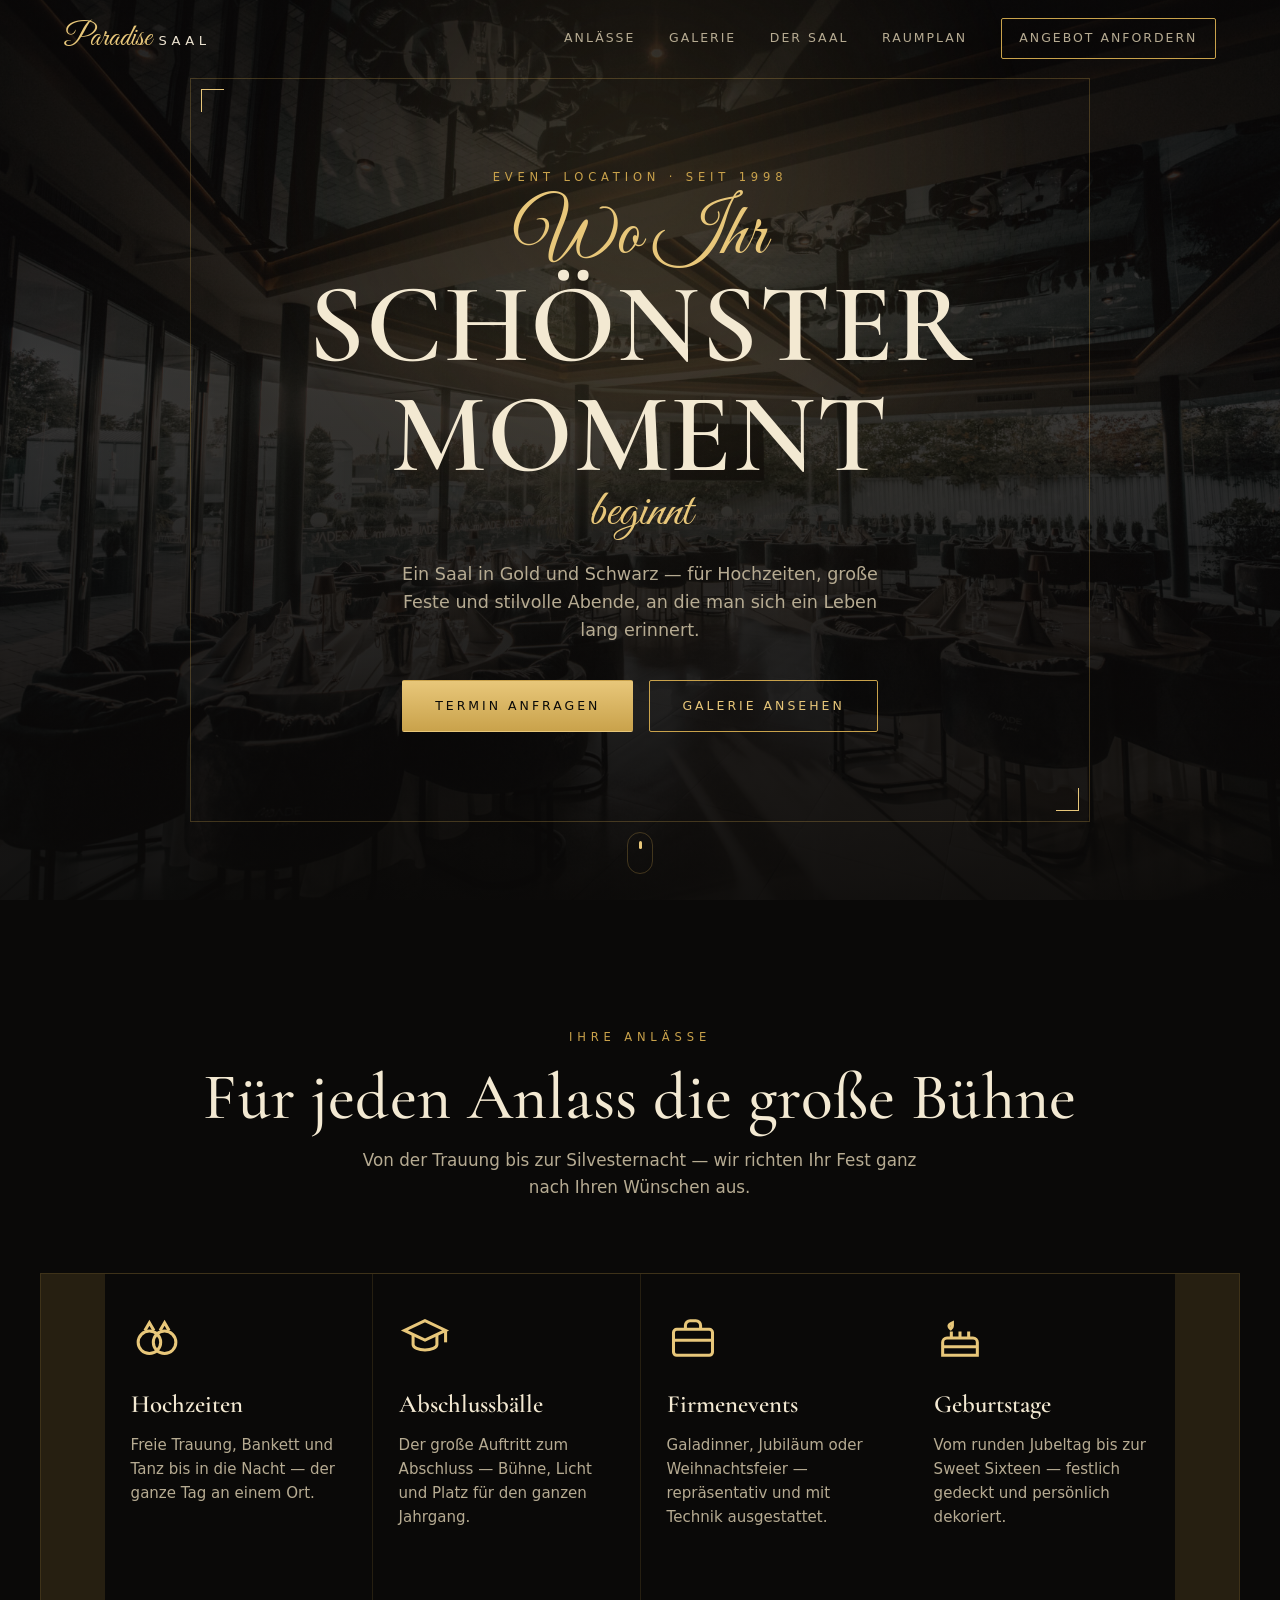
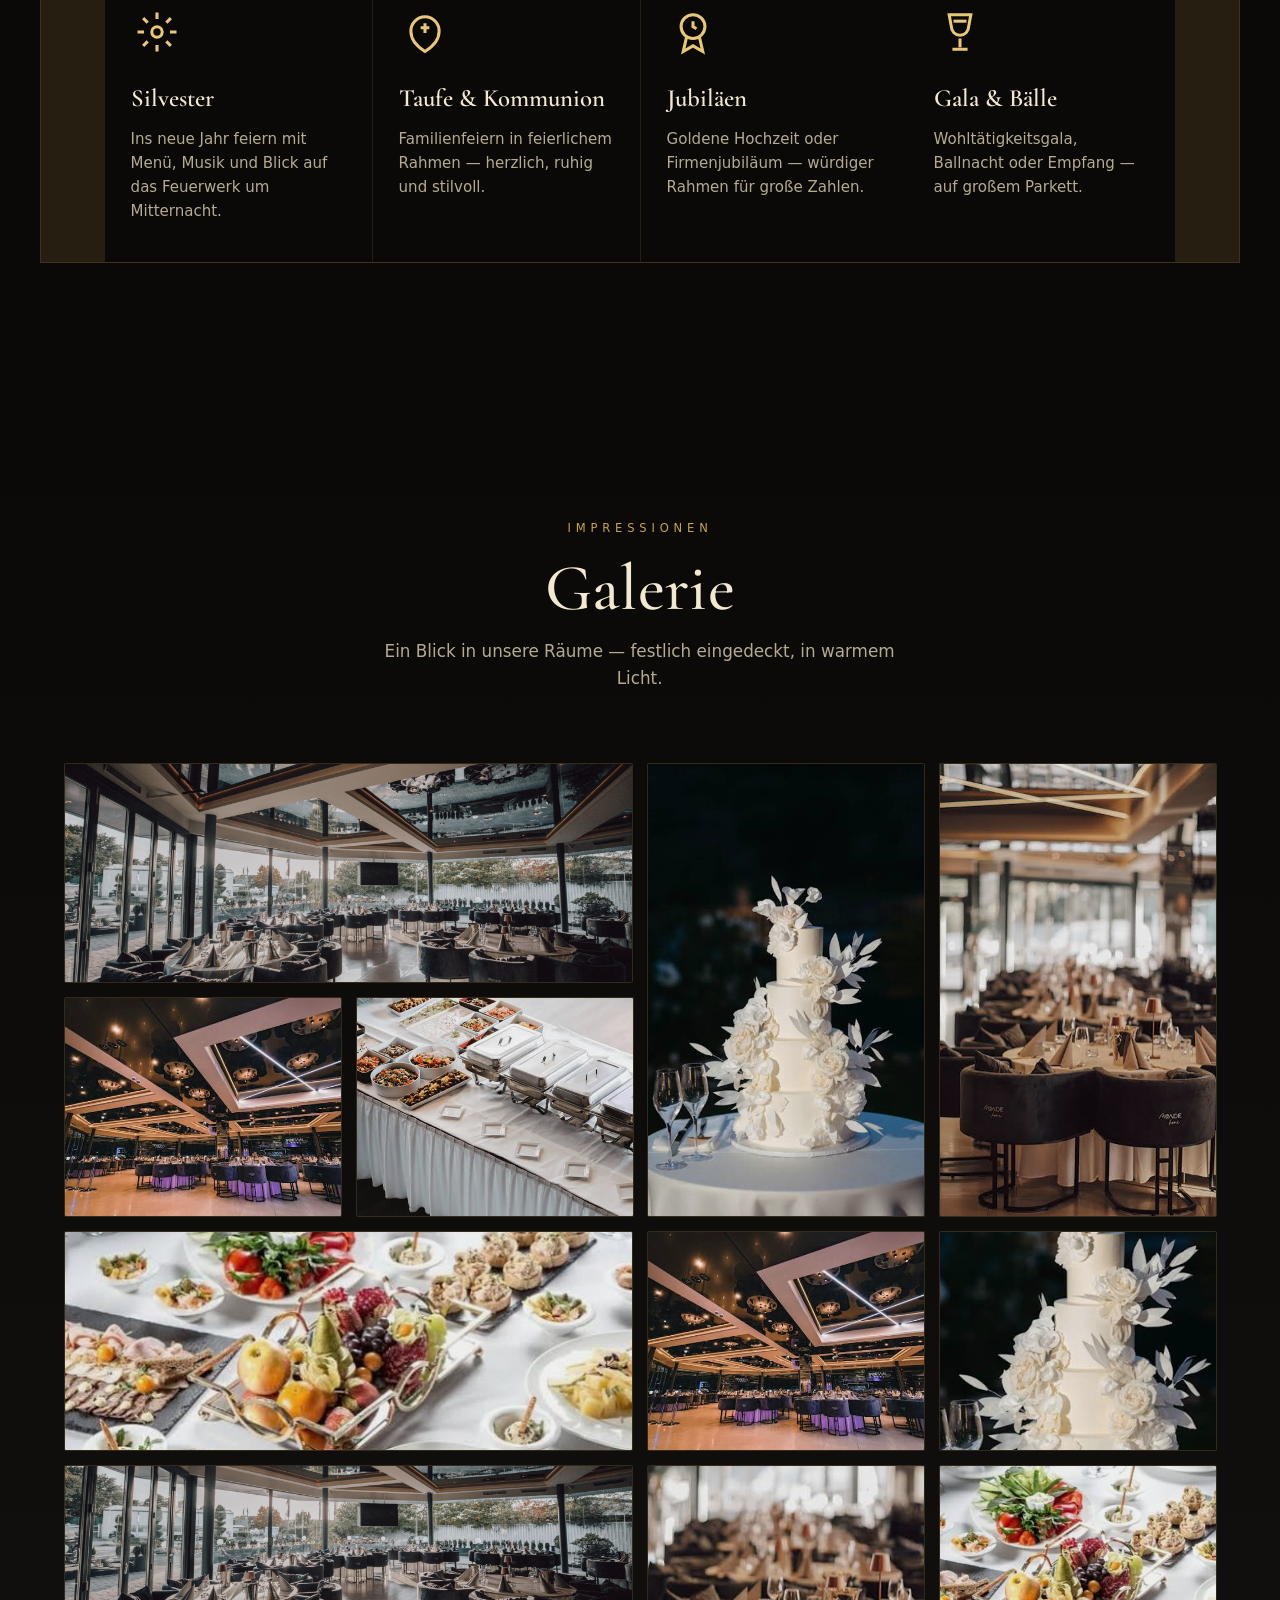
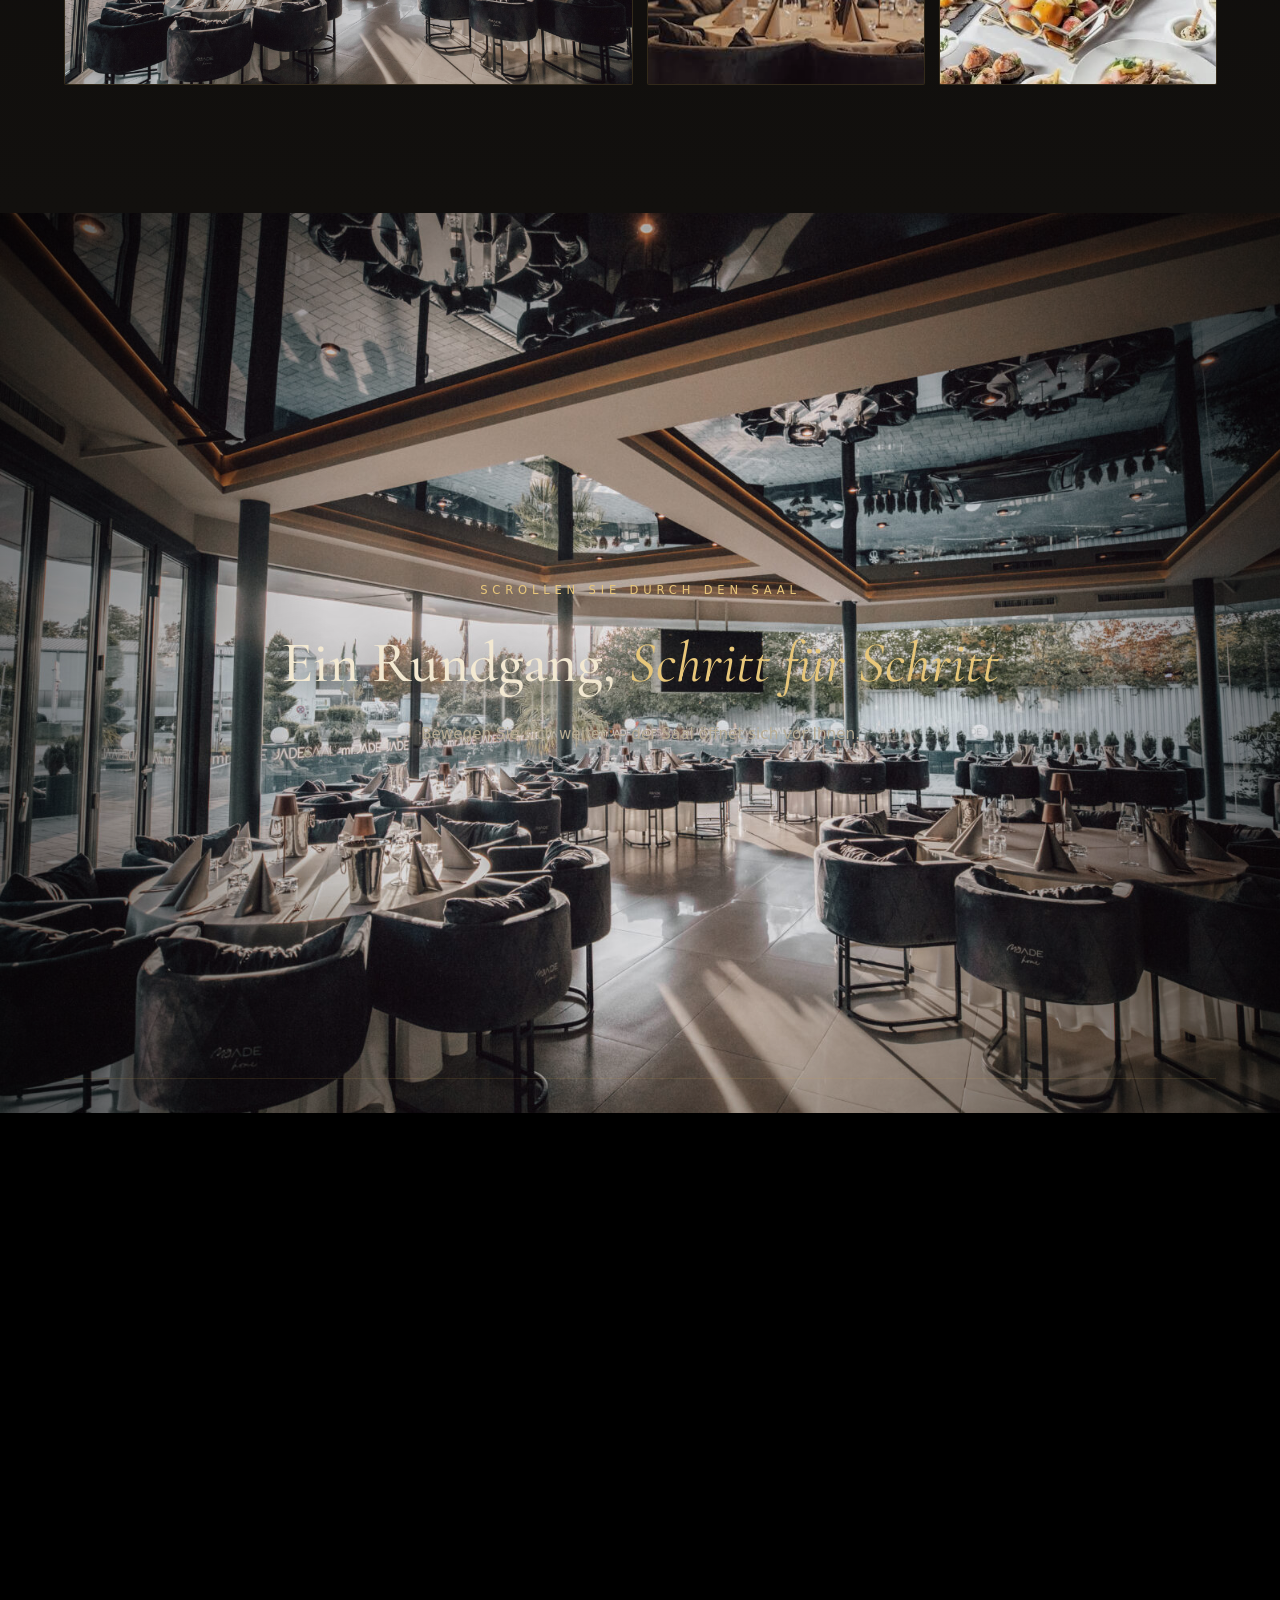
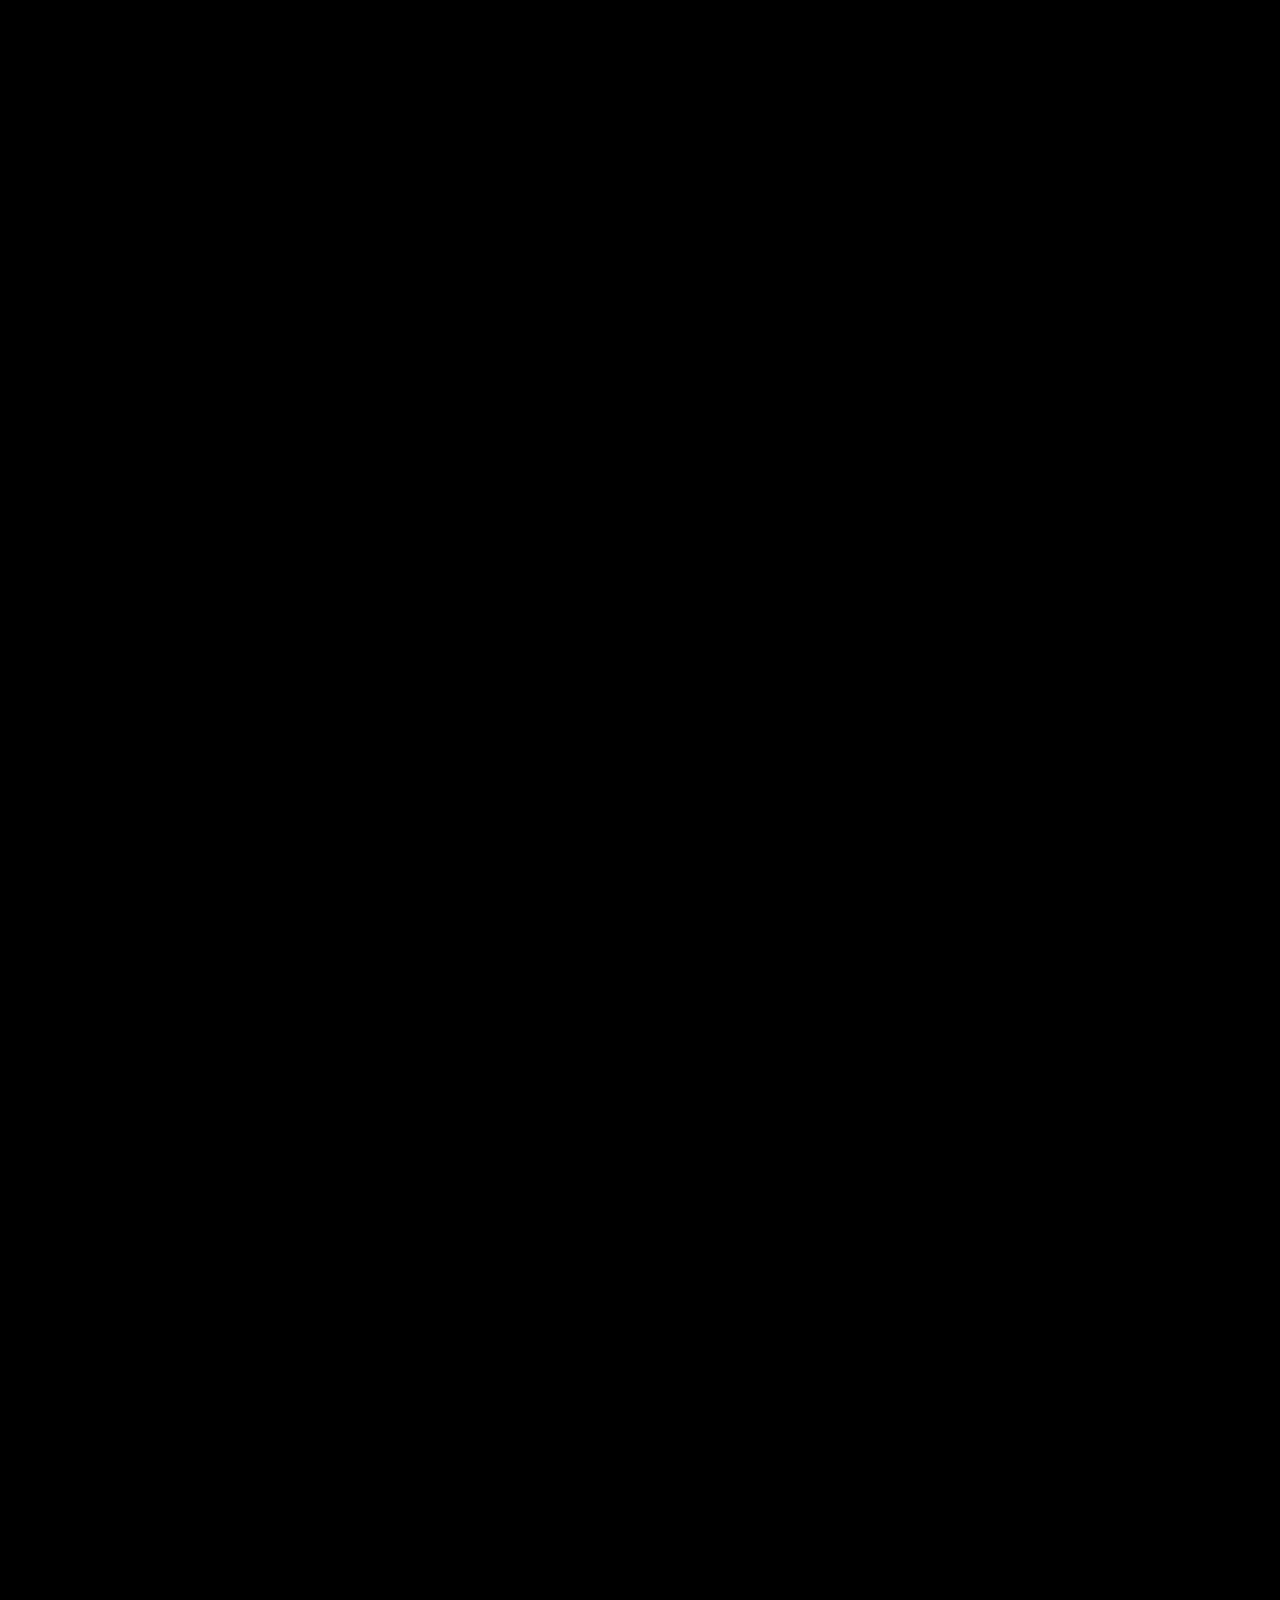
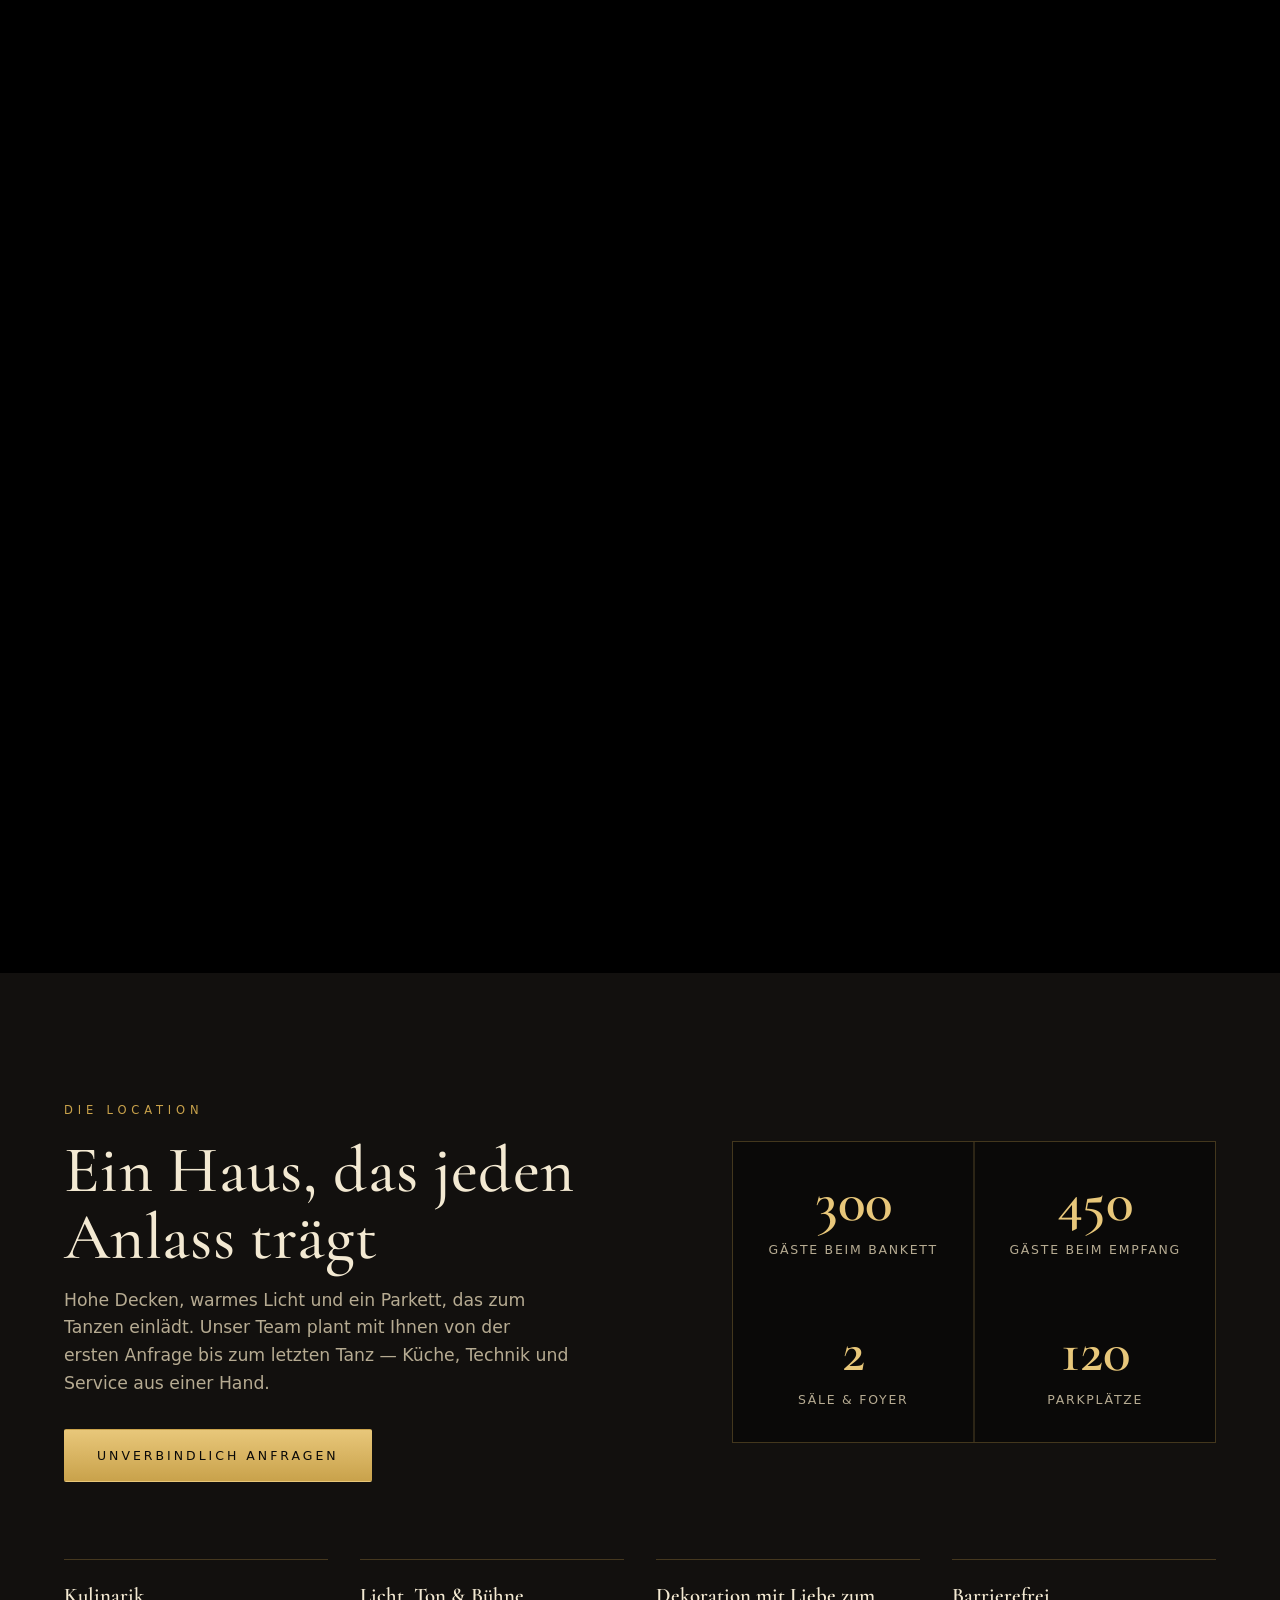
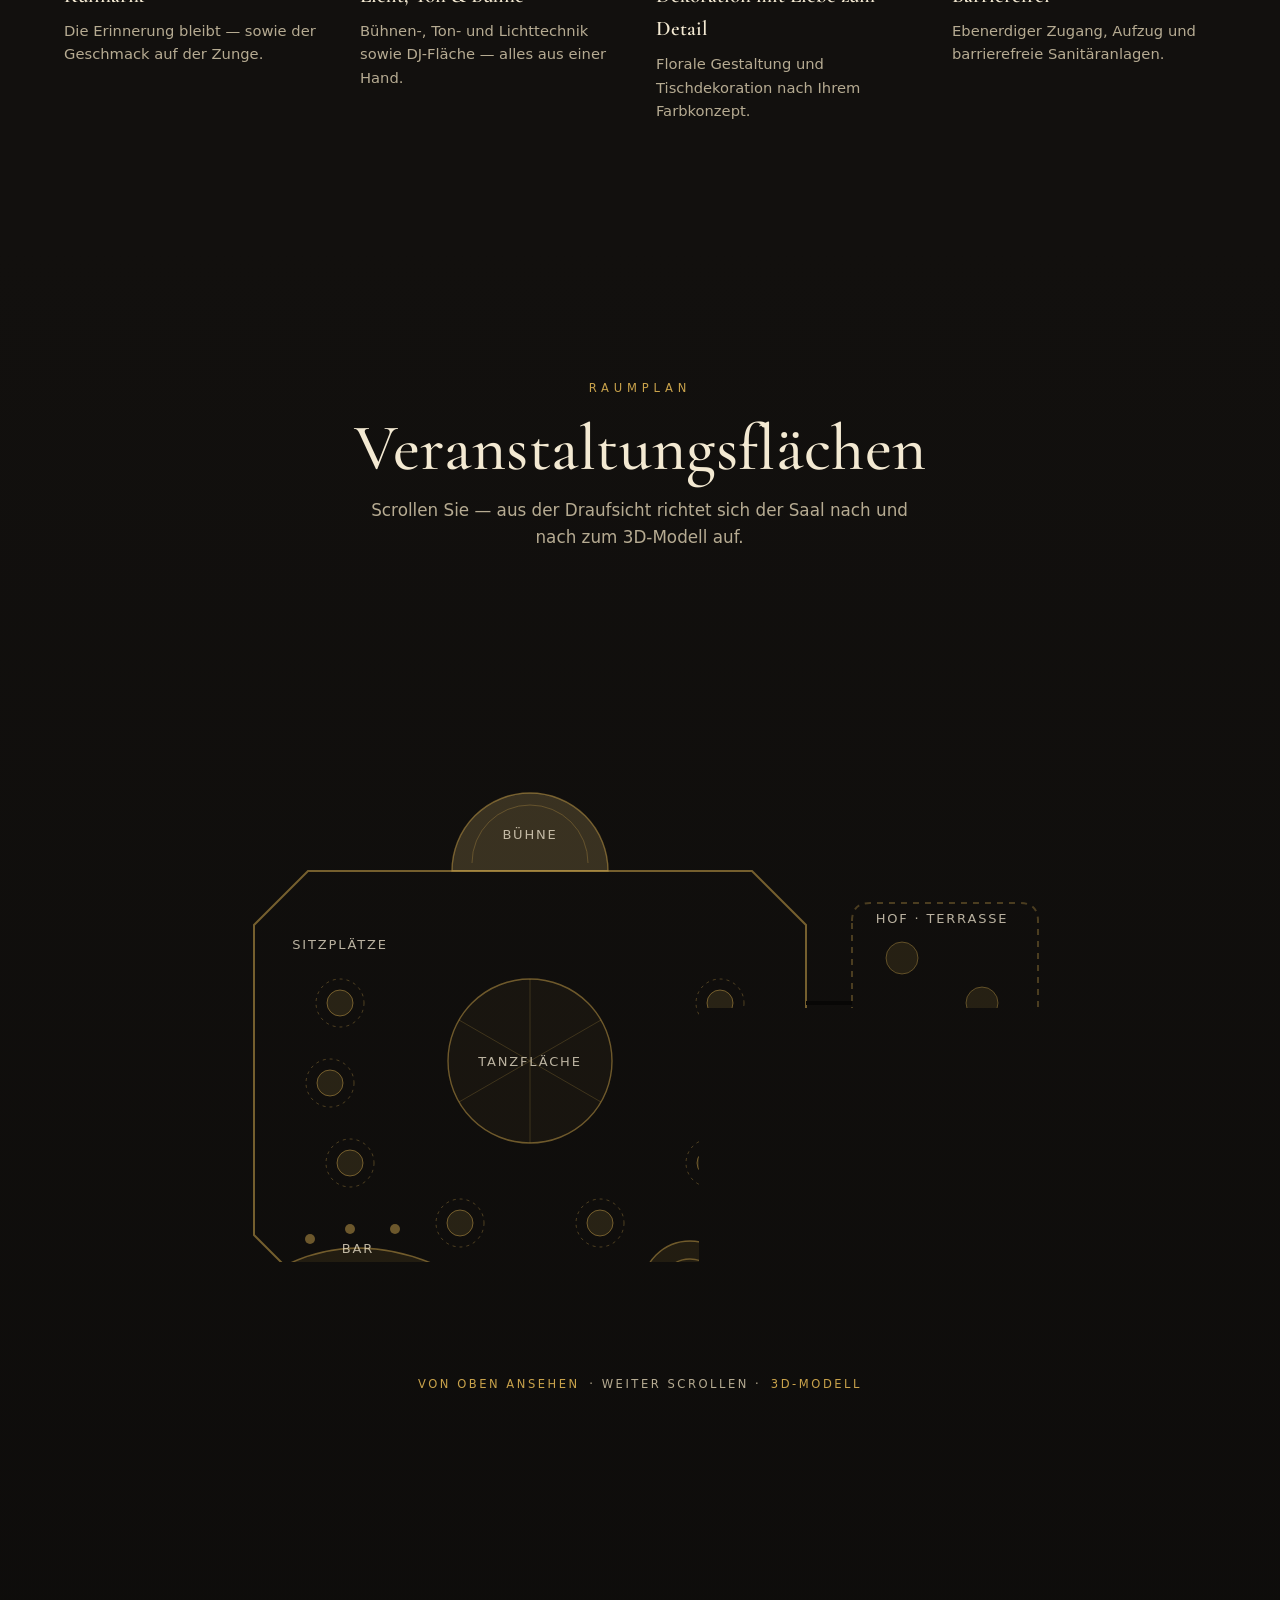
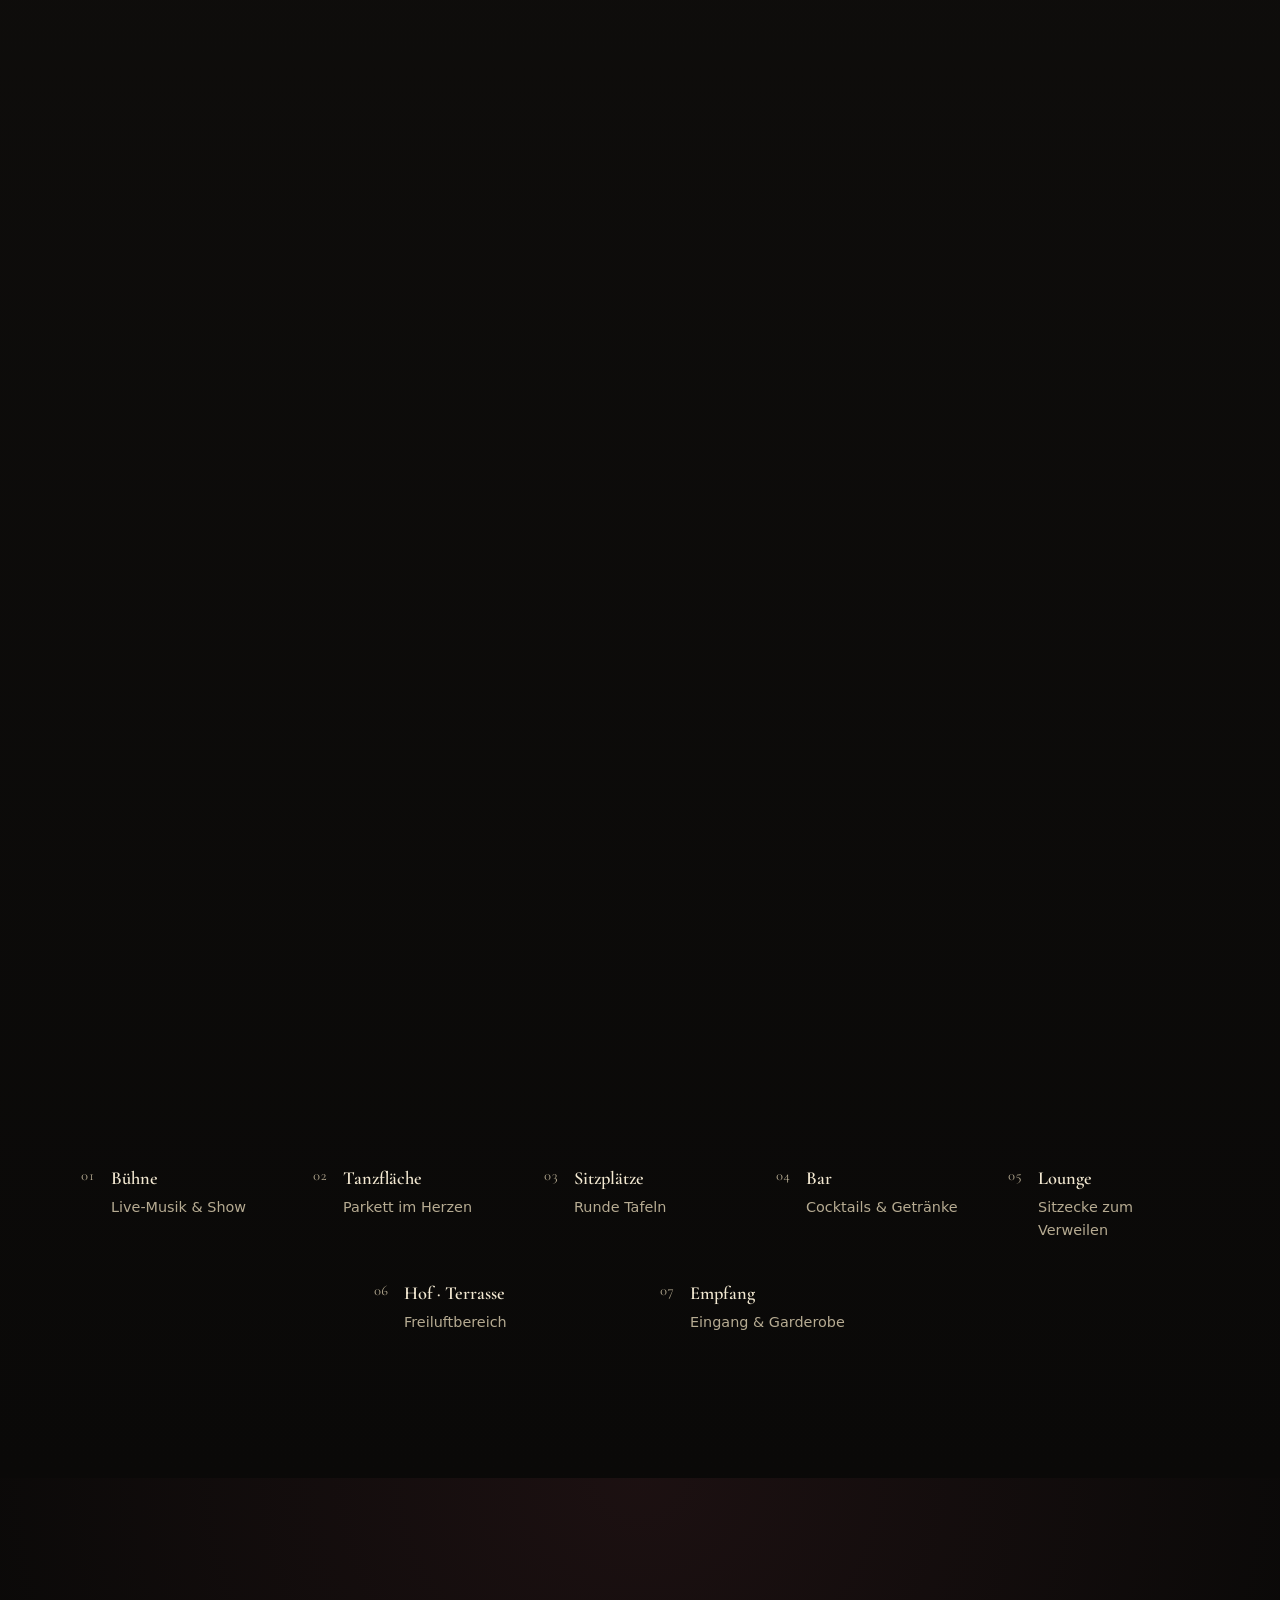
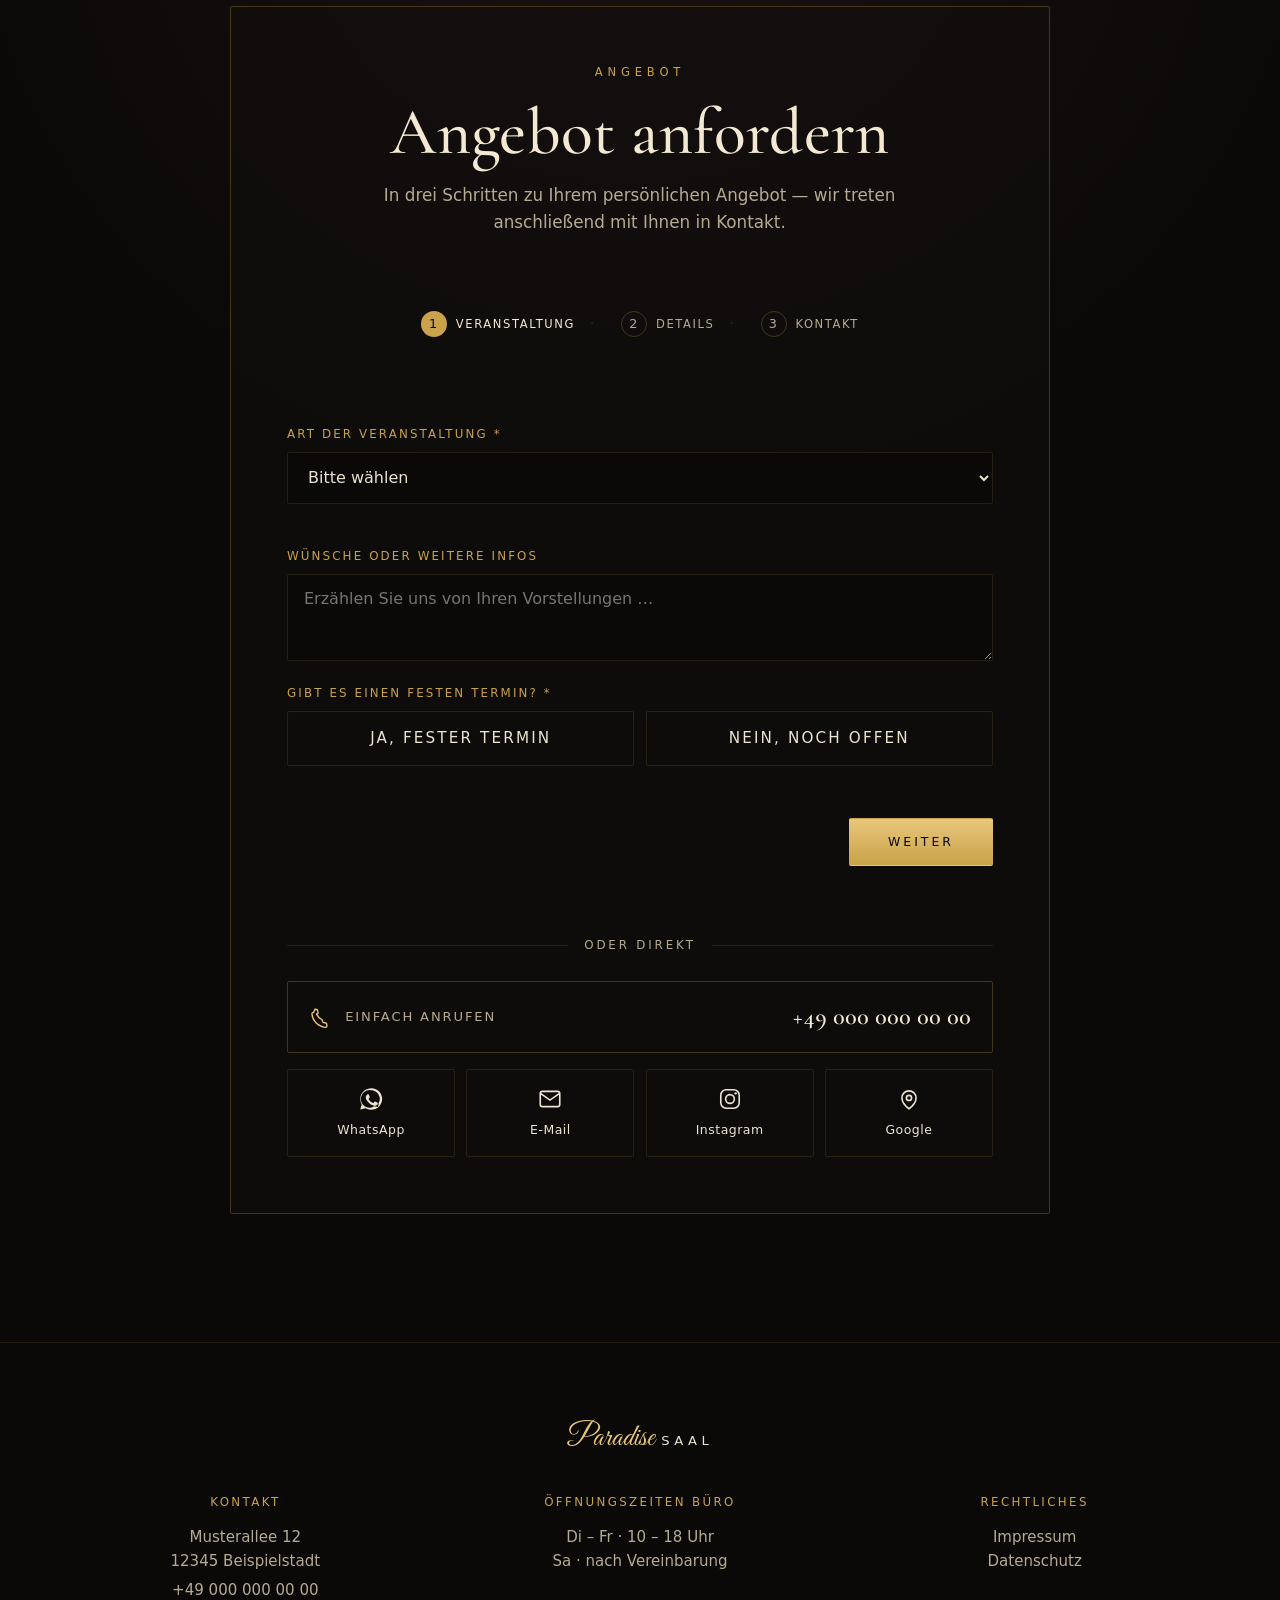
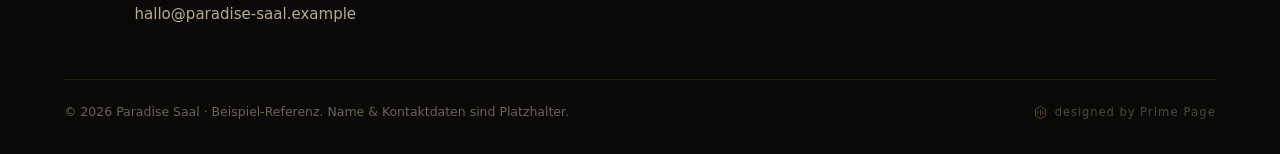
==== commit 0be88059: "Reword features and add staggered scroll-in animations - Rename feature cards: Kulinarik, Licht/Ton " ====
--- a/index.html
+++ b/index.html
@@ -202,9 +202,9 @@
   </div>
 
   <ul class="features">
-    <li class="feature"><h3>Küche &amp; Catering</h3><p>Menüs, Buffets und Flying Dinner — regional und saisonal.</p></li>
-    <li class="feature"><h3>Licht &amp; Ton</h3><p>Bühne, Ton- und Lichttechnik sowie DJ-Fläche bereits im Haus.</p></li>
-    <li class="feature"><h3>Dekoration</h3><p>Florale Gestaltung und Tischdekoration nach Ihrem Farbkonzept.</p></li>
+    <li class="feature"><h3>Kulinarik</h3><p>Die Erinnerung bleibt — sowie der Geschmack auf der Zunge.</p></li>
+    <li class="feature"><h3>Licht, Ton &amp; Bühne</h3><p>Bühnen-, Ton- und Lichttechnik sowie DJ-Fläche — alles aus einer Hand.</p></li>
+    <li class="feature"><h3>Dekoration mit Liebe zum Detail</h3><p>Florale Gestaltung und Tischdekoration nach Ihrem Farbkonzept.</p></li>
     <li class="feature"><h3>Barrierefrei</h3><p>Ebenerdiger Zugang, Aufzug und barrierefreie Sanitäranlagen.</p></li>
   </ul>
 </section>
--- a/css/styles.css
+++ b/css/styles.css
@@ -716,7 +716,9 @@
 /* ============================================================
    REVEAL (scroll-in)
    ============================================================ */
-.reveal{ opacity:0; transform:translateY(26px); transition:opacity .8s ease, transform .8s cubic-bezier(.2,.7,.2,1); }
+.reveal{ opacity:0; transform:translateY(32px); will-change:opacity, transform;
+  transition:opacity .7s ease, transform .8s cubic-bezier(.16,.8,.24,1); }
+.reveal--up{ transform:translateY(38px) scale(.985); }
 .reveal.is-in{ opacity:1; transform:none; }
 
 /* ============================================================
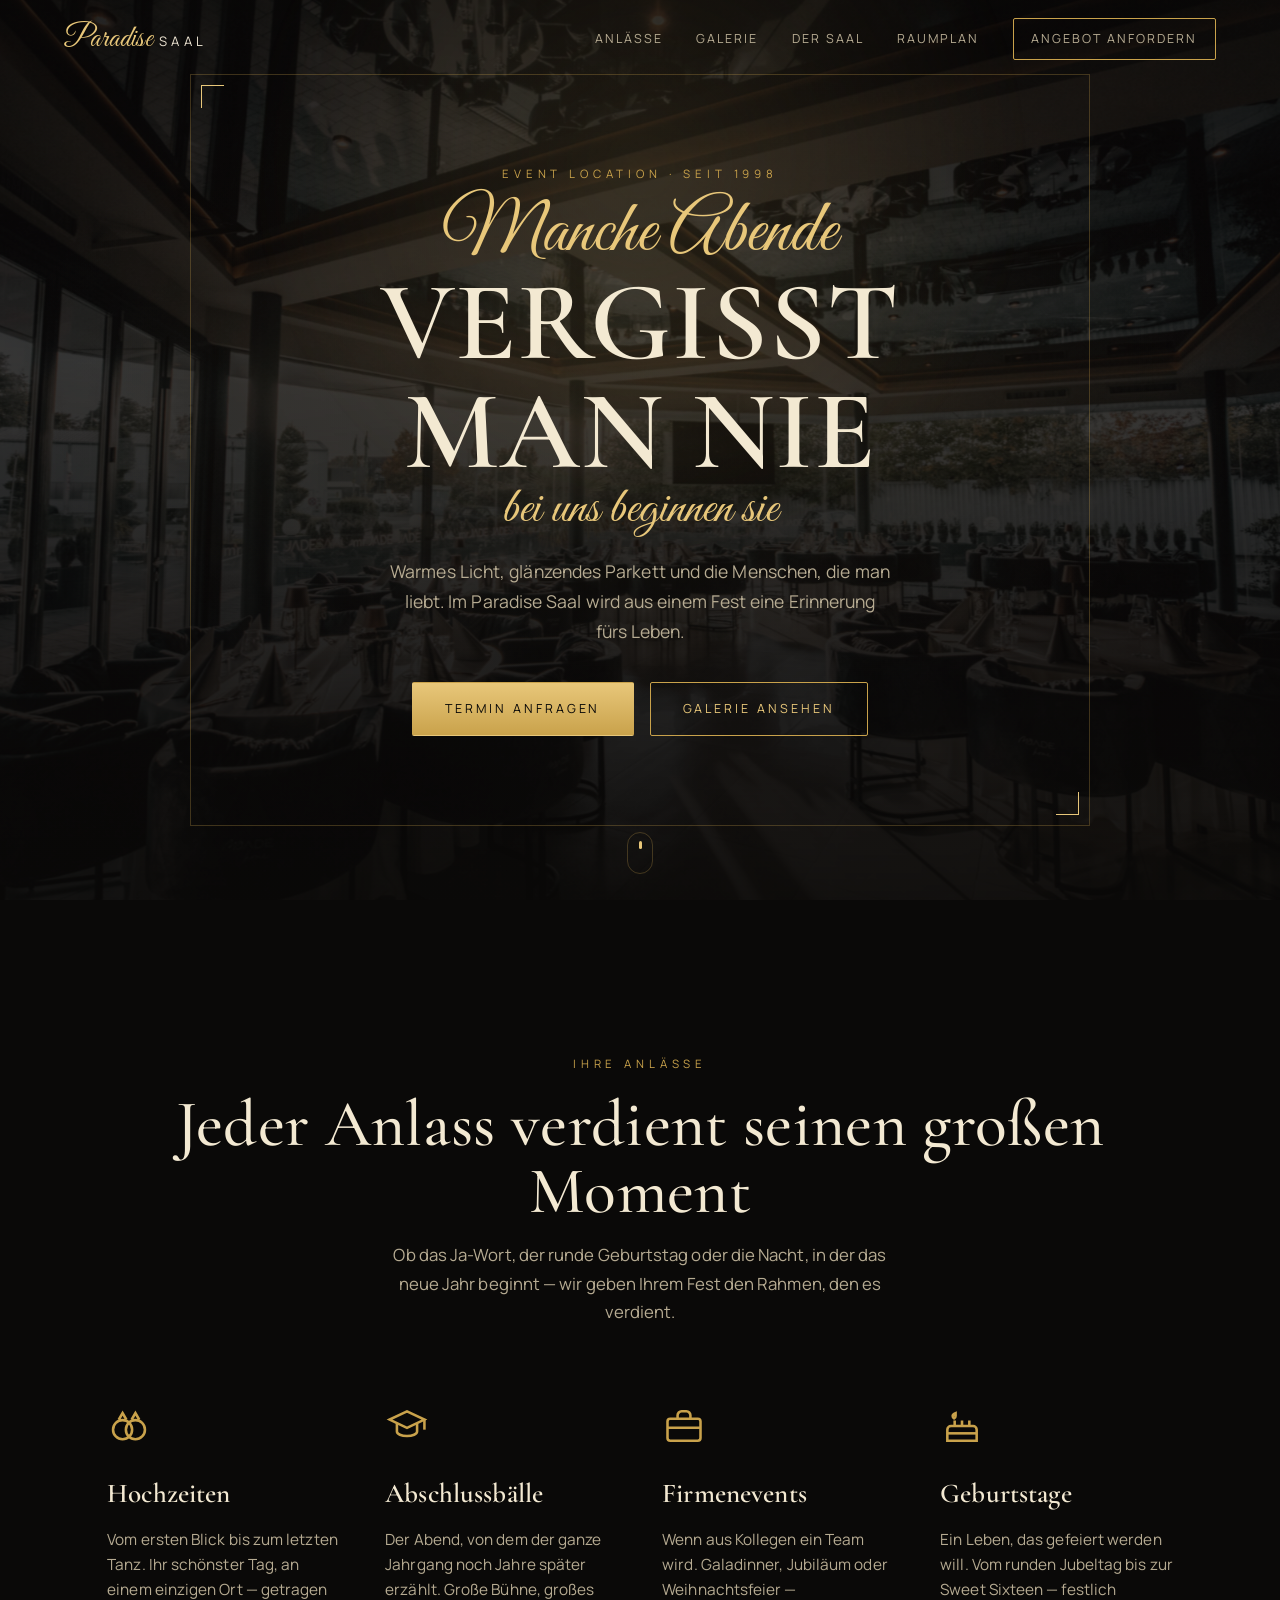
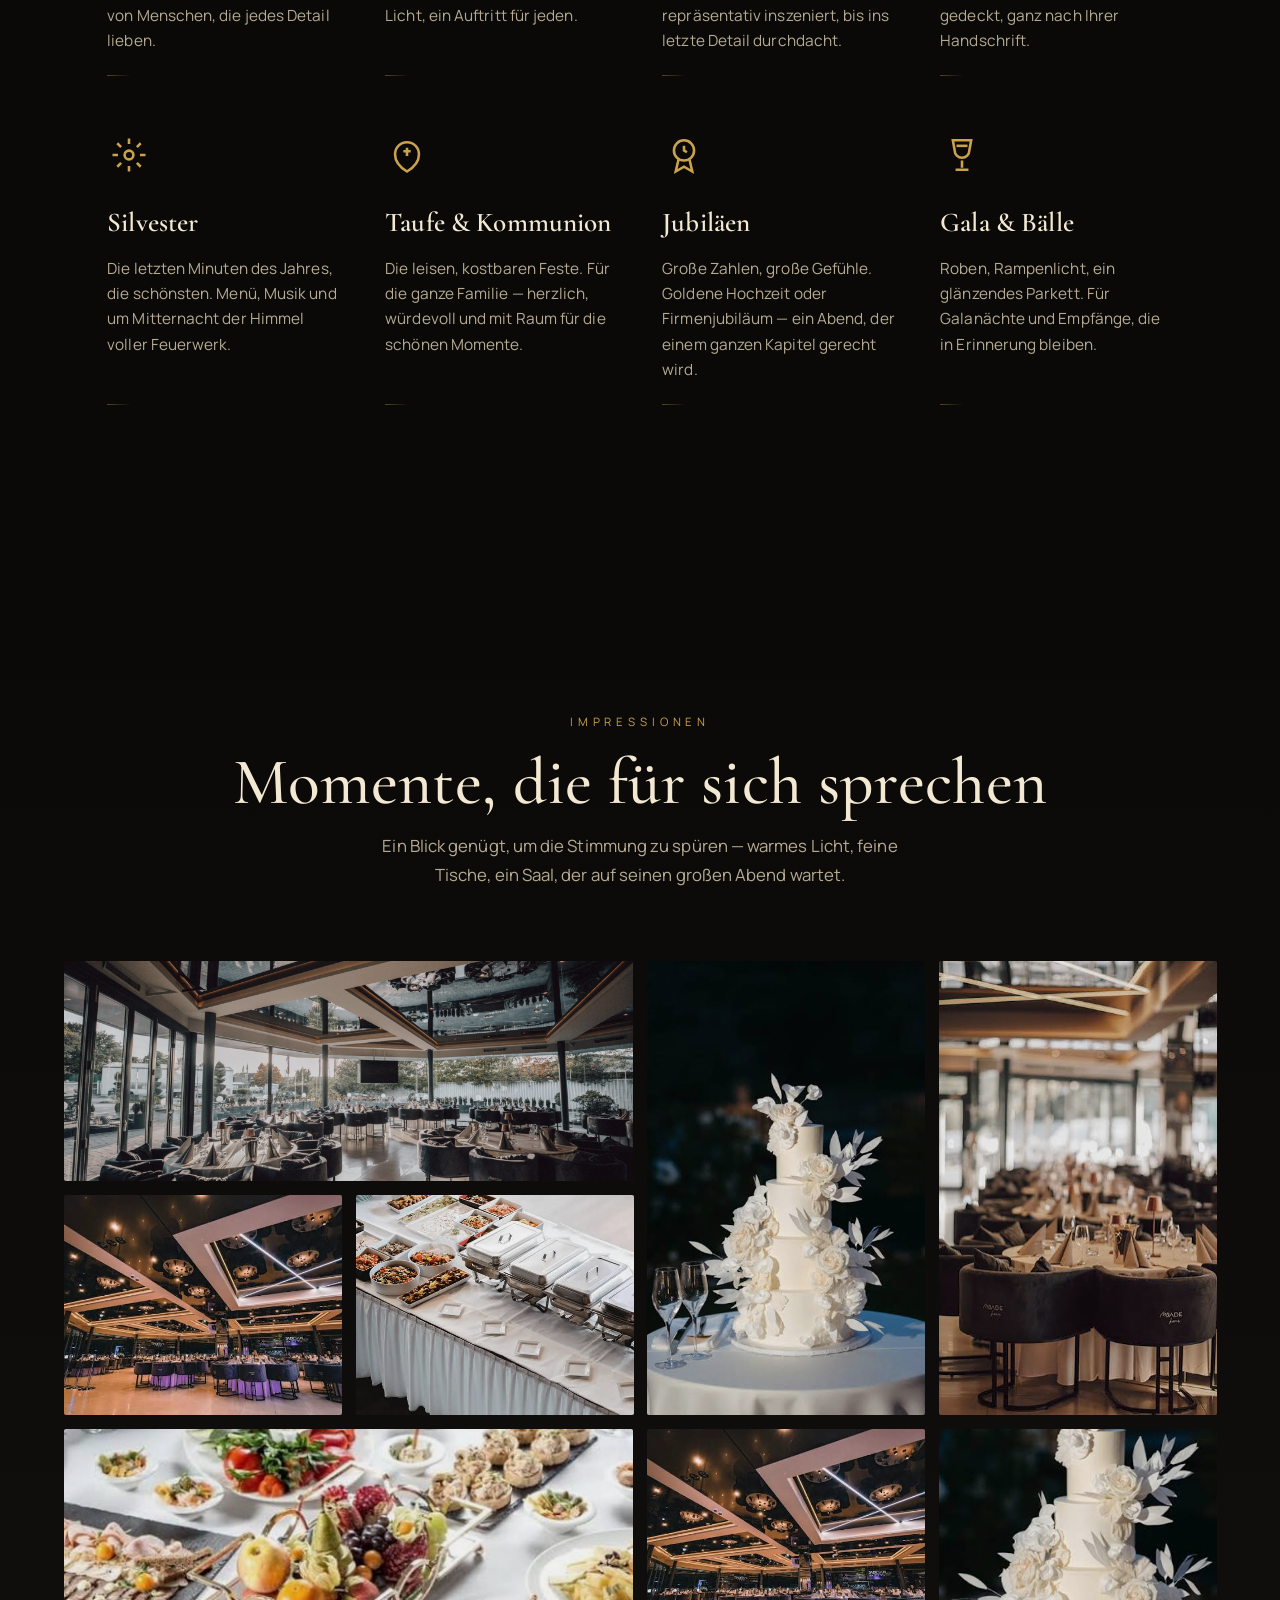
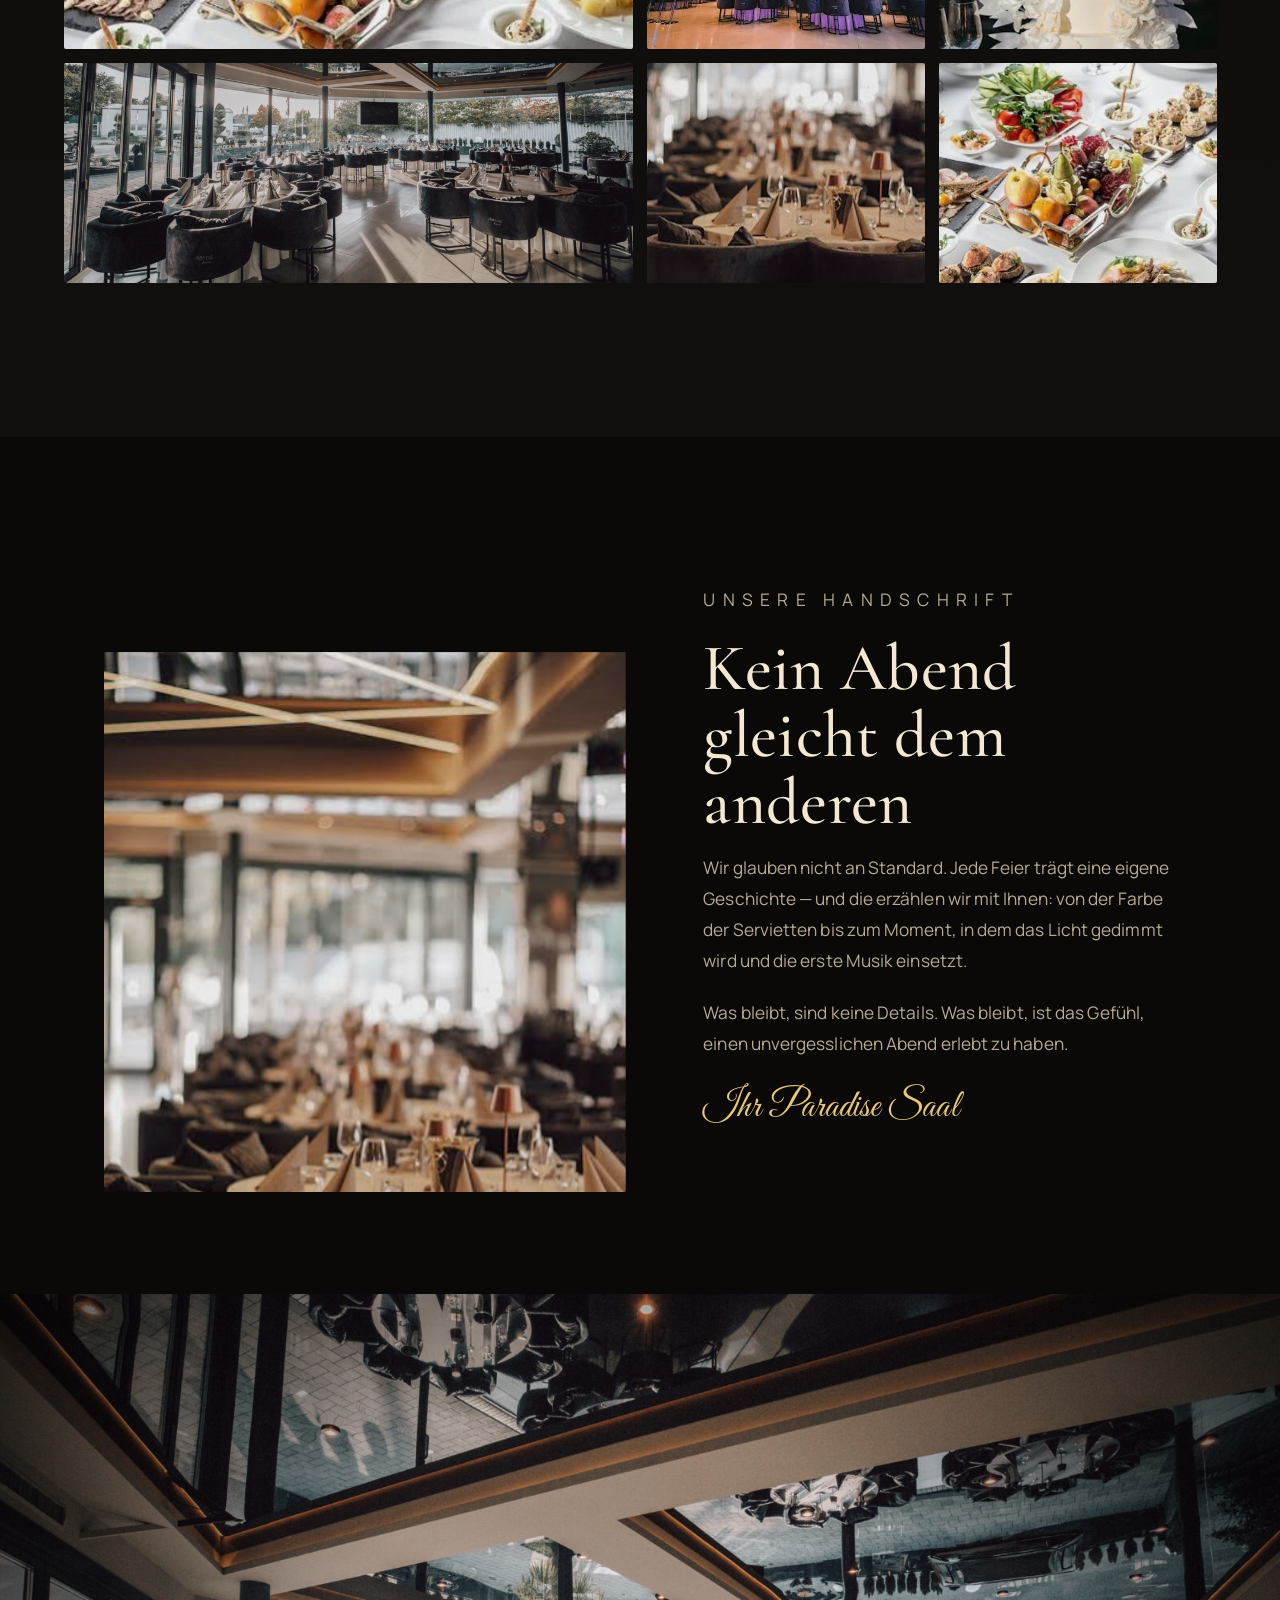
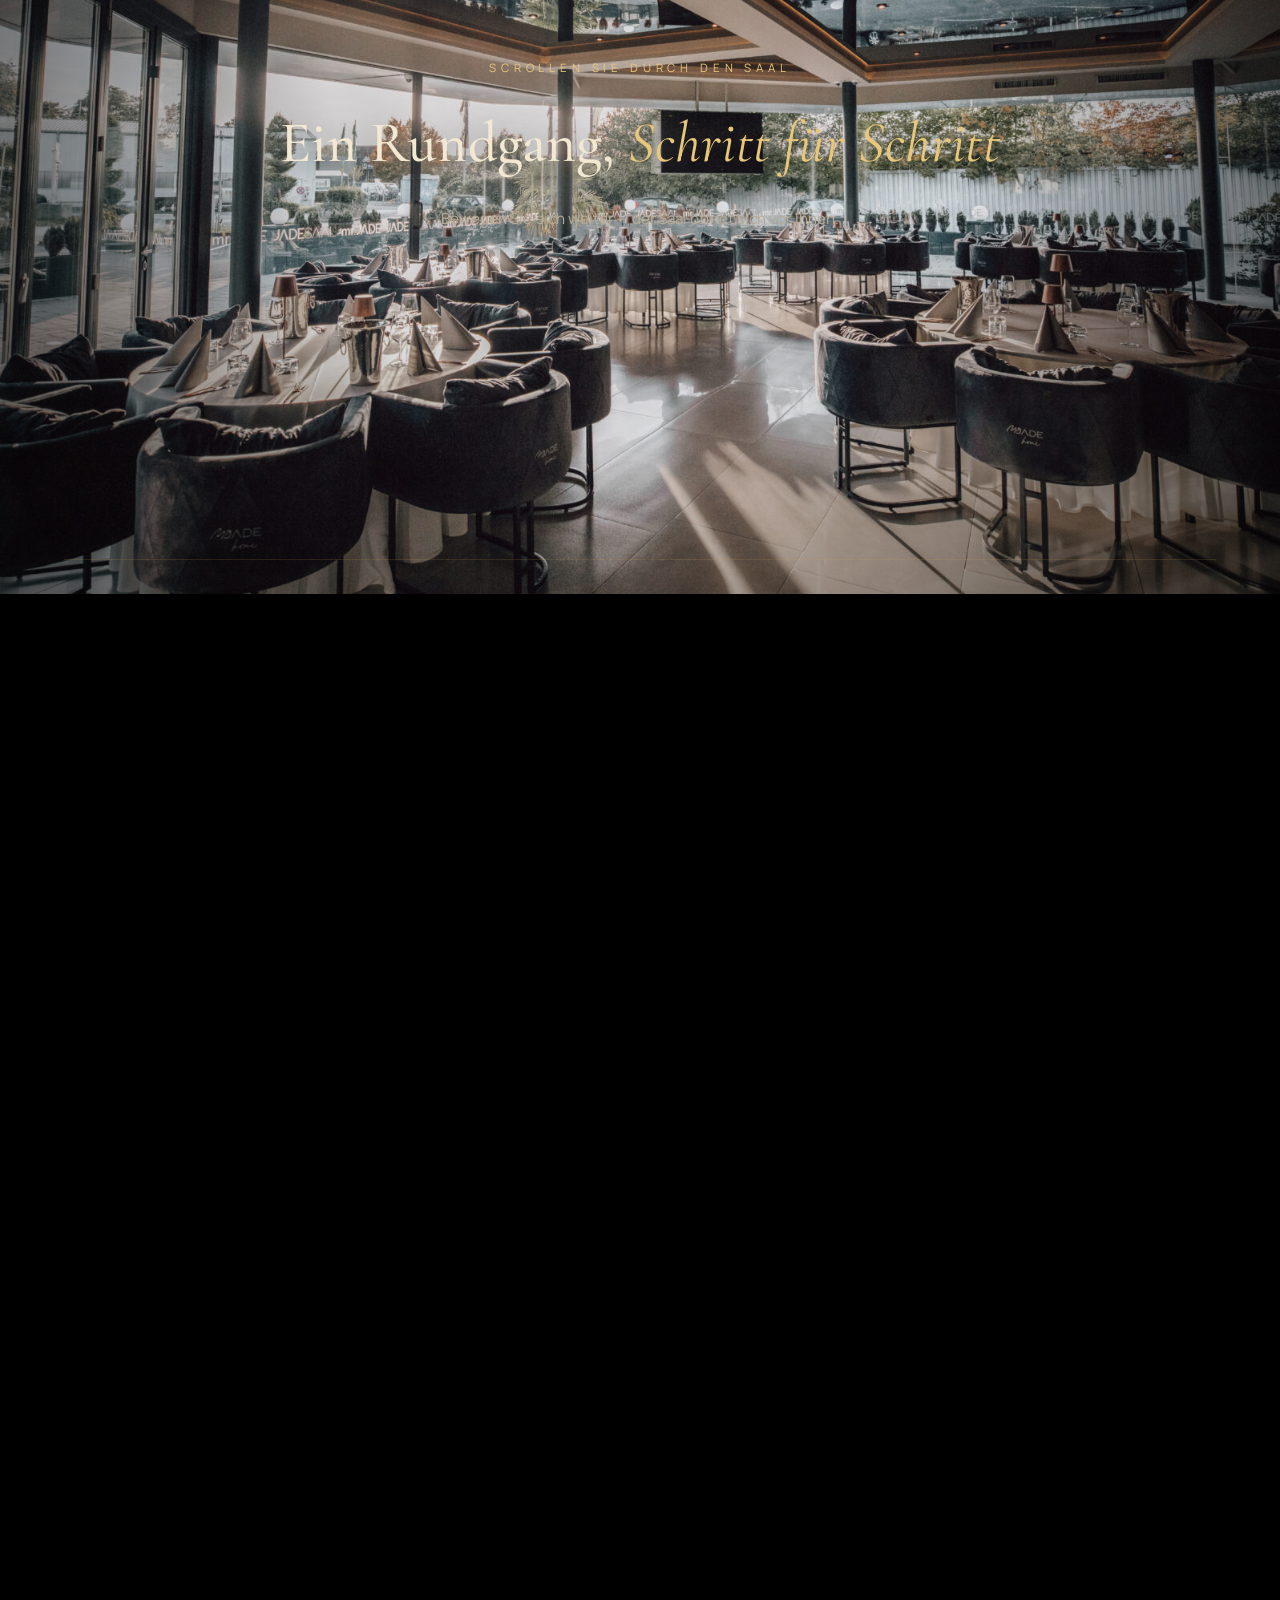
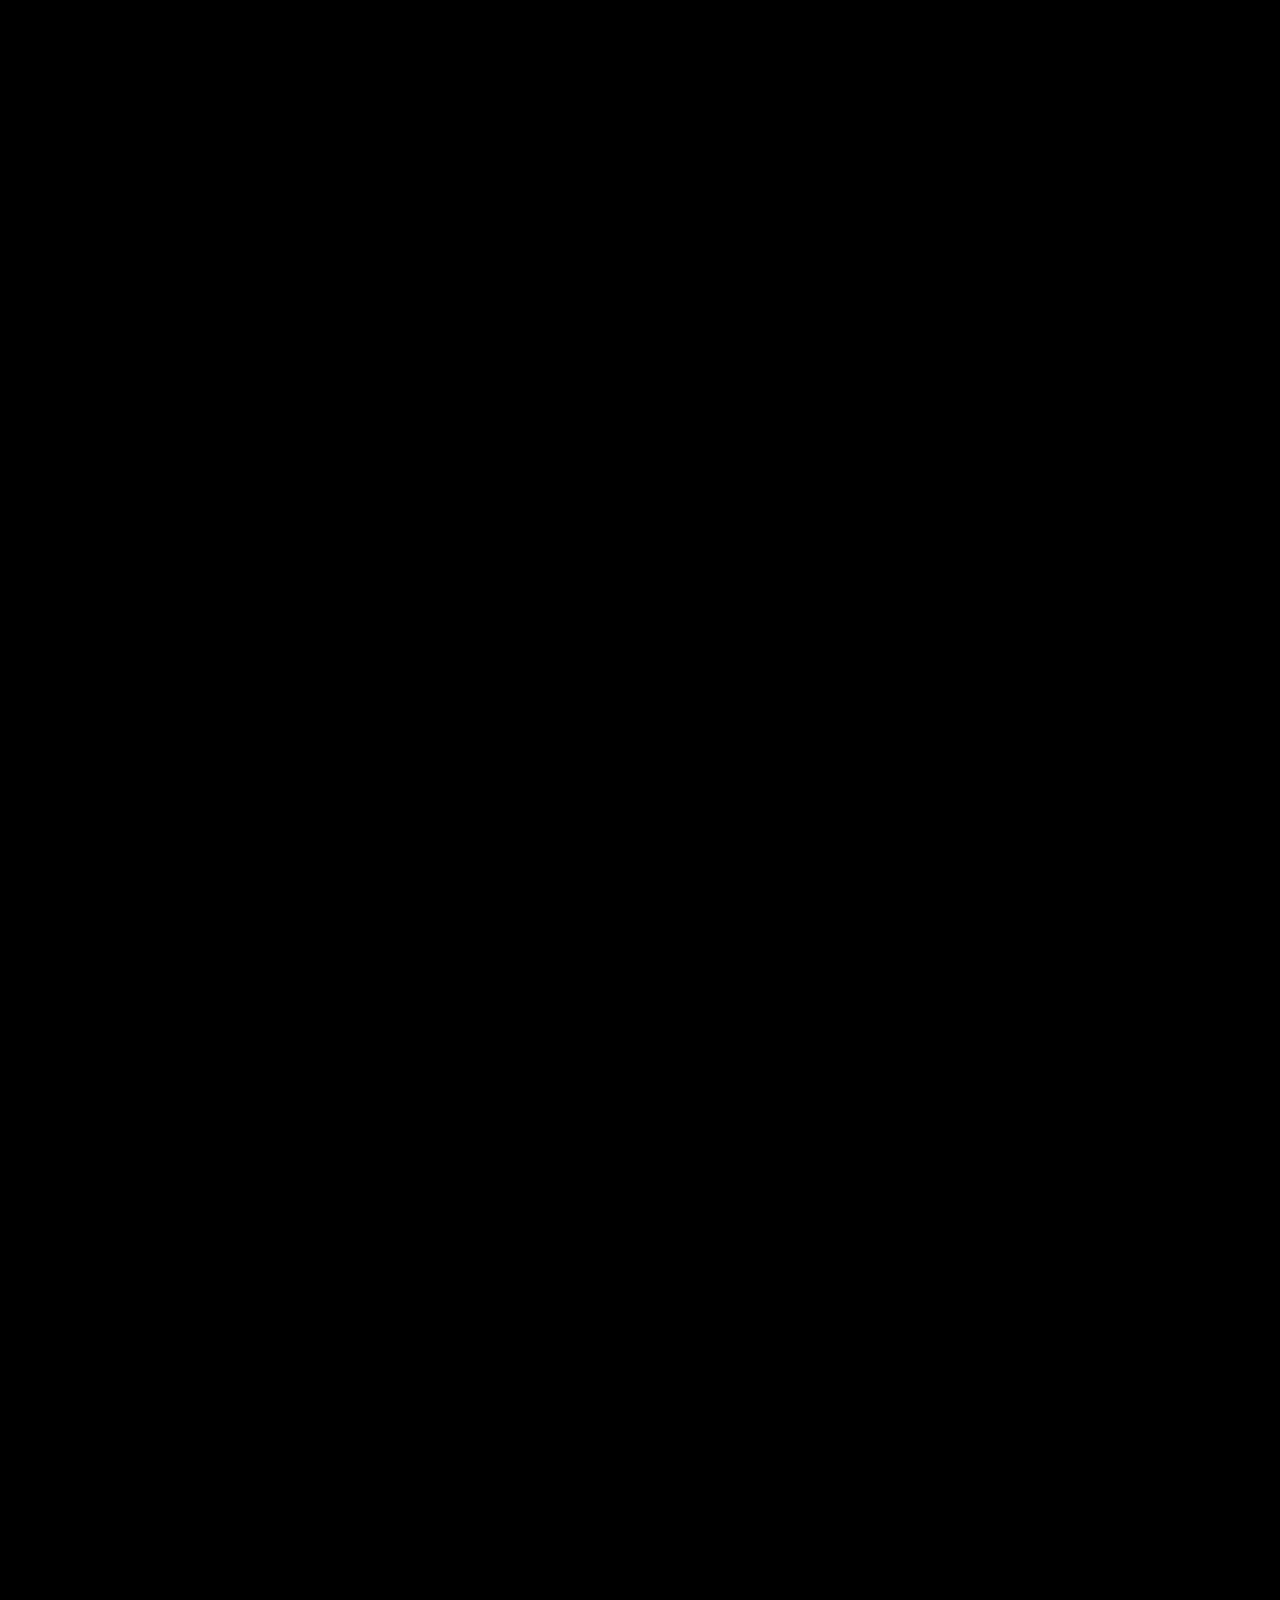
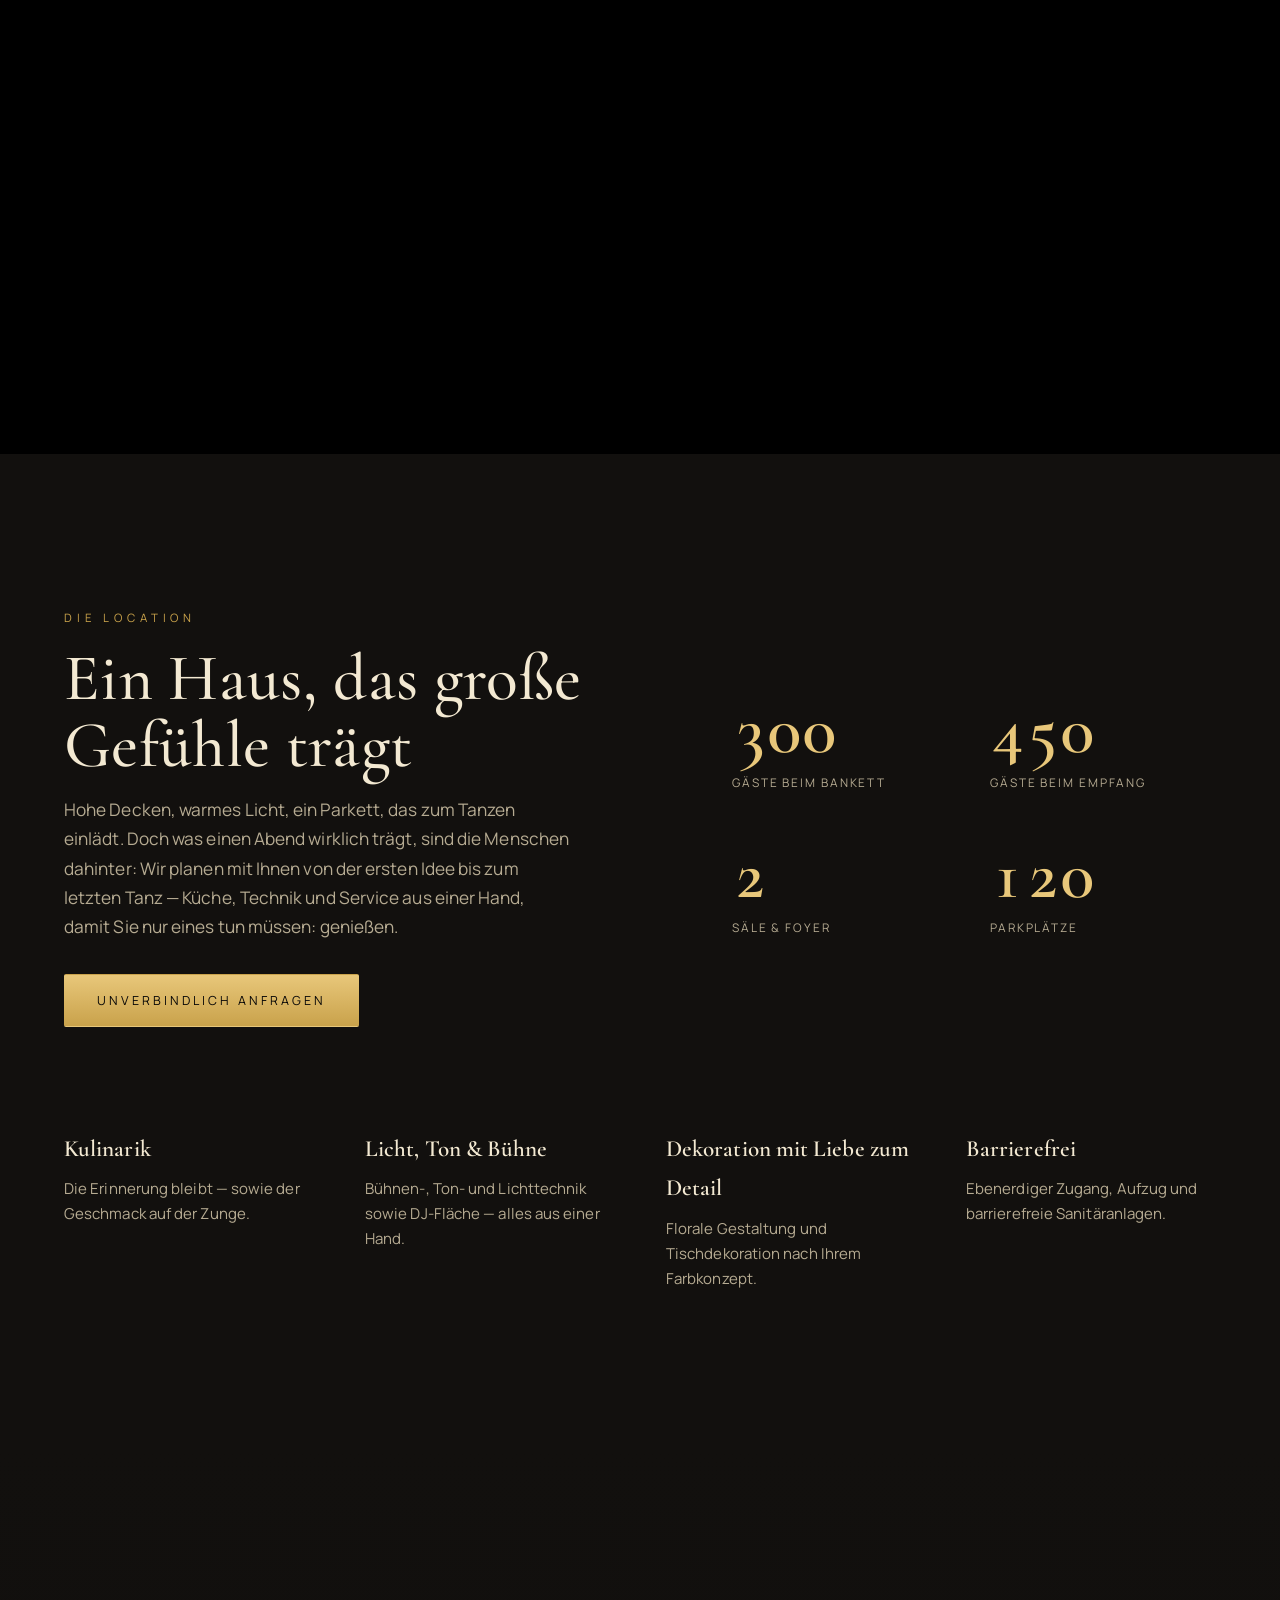
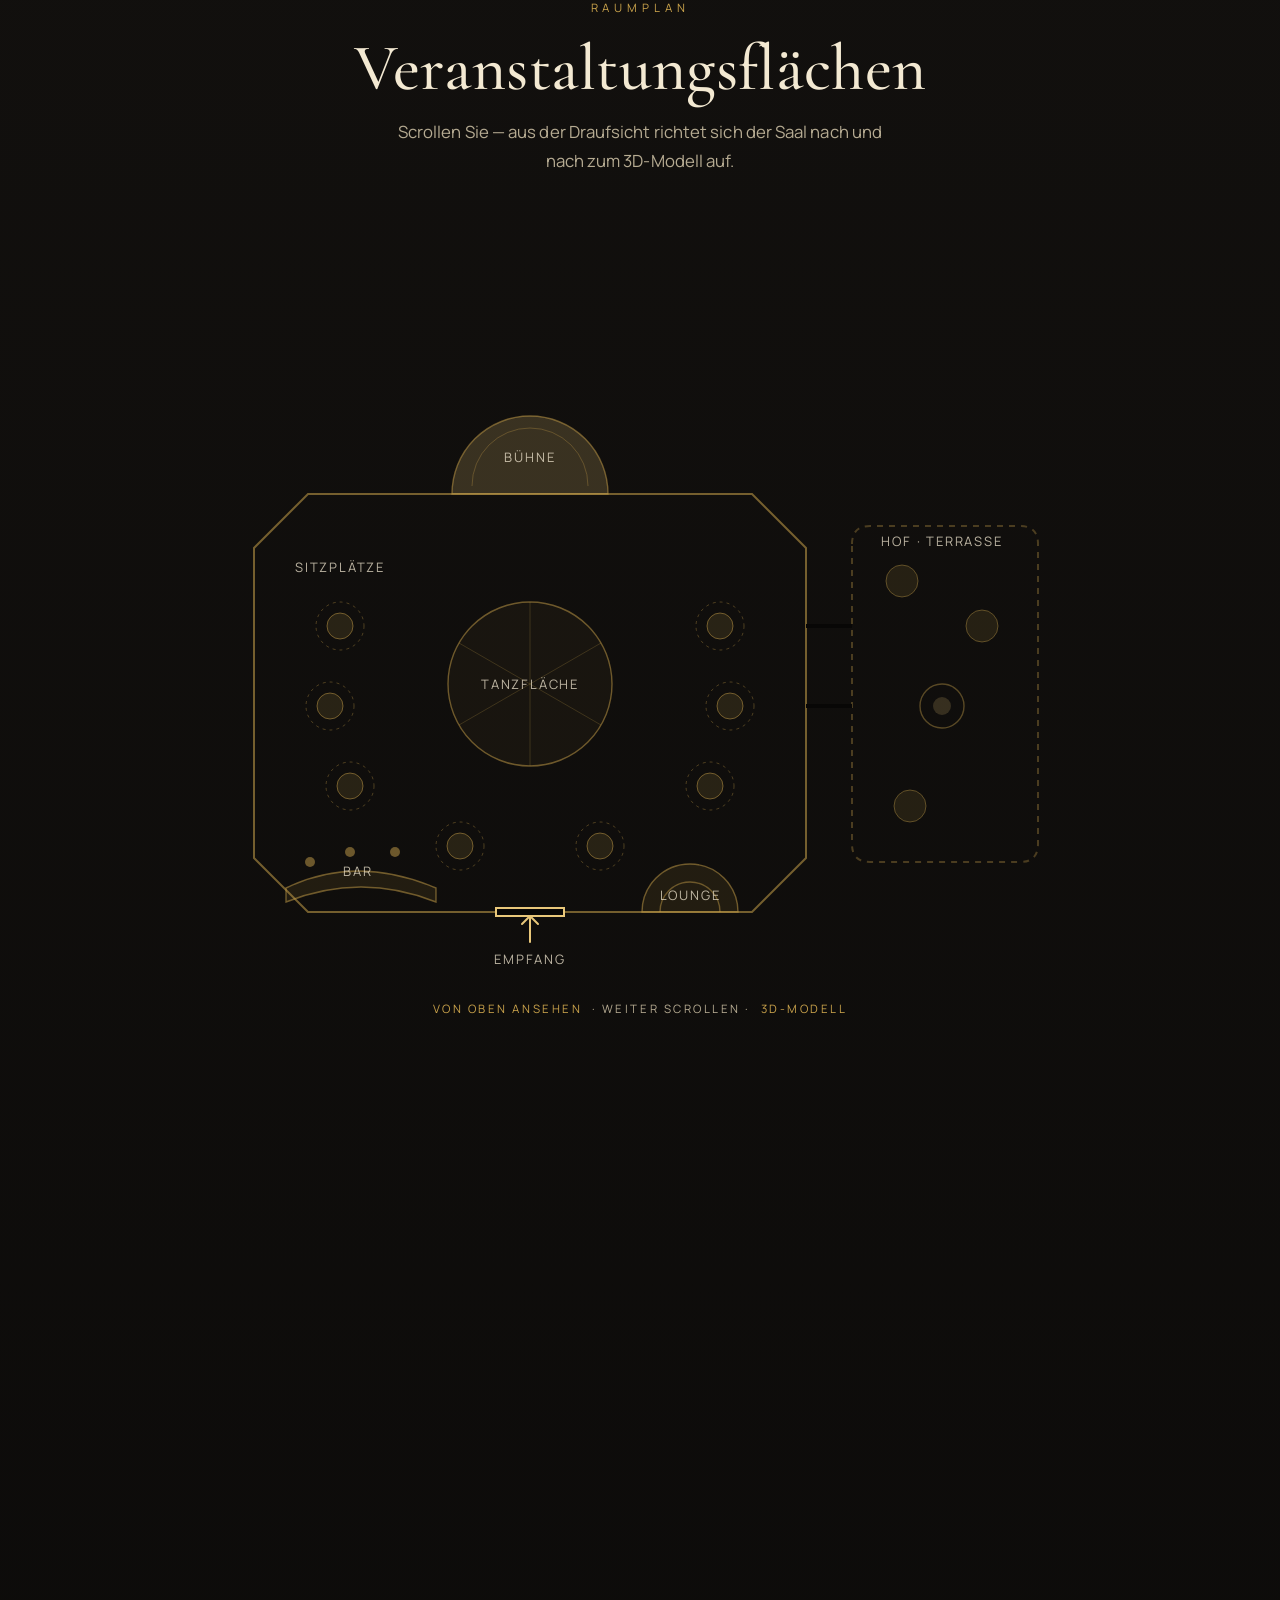
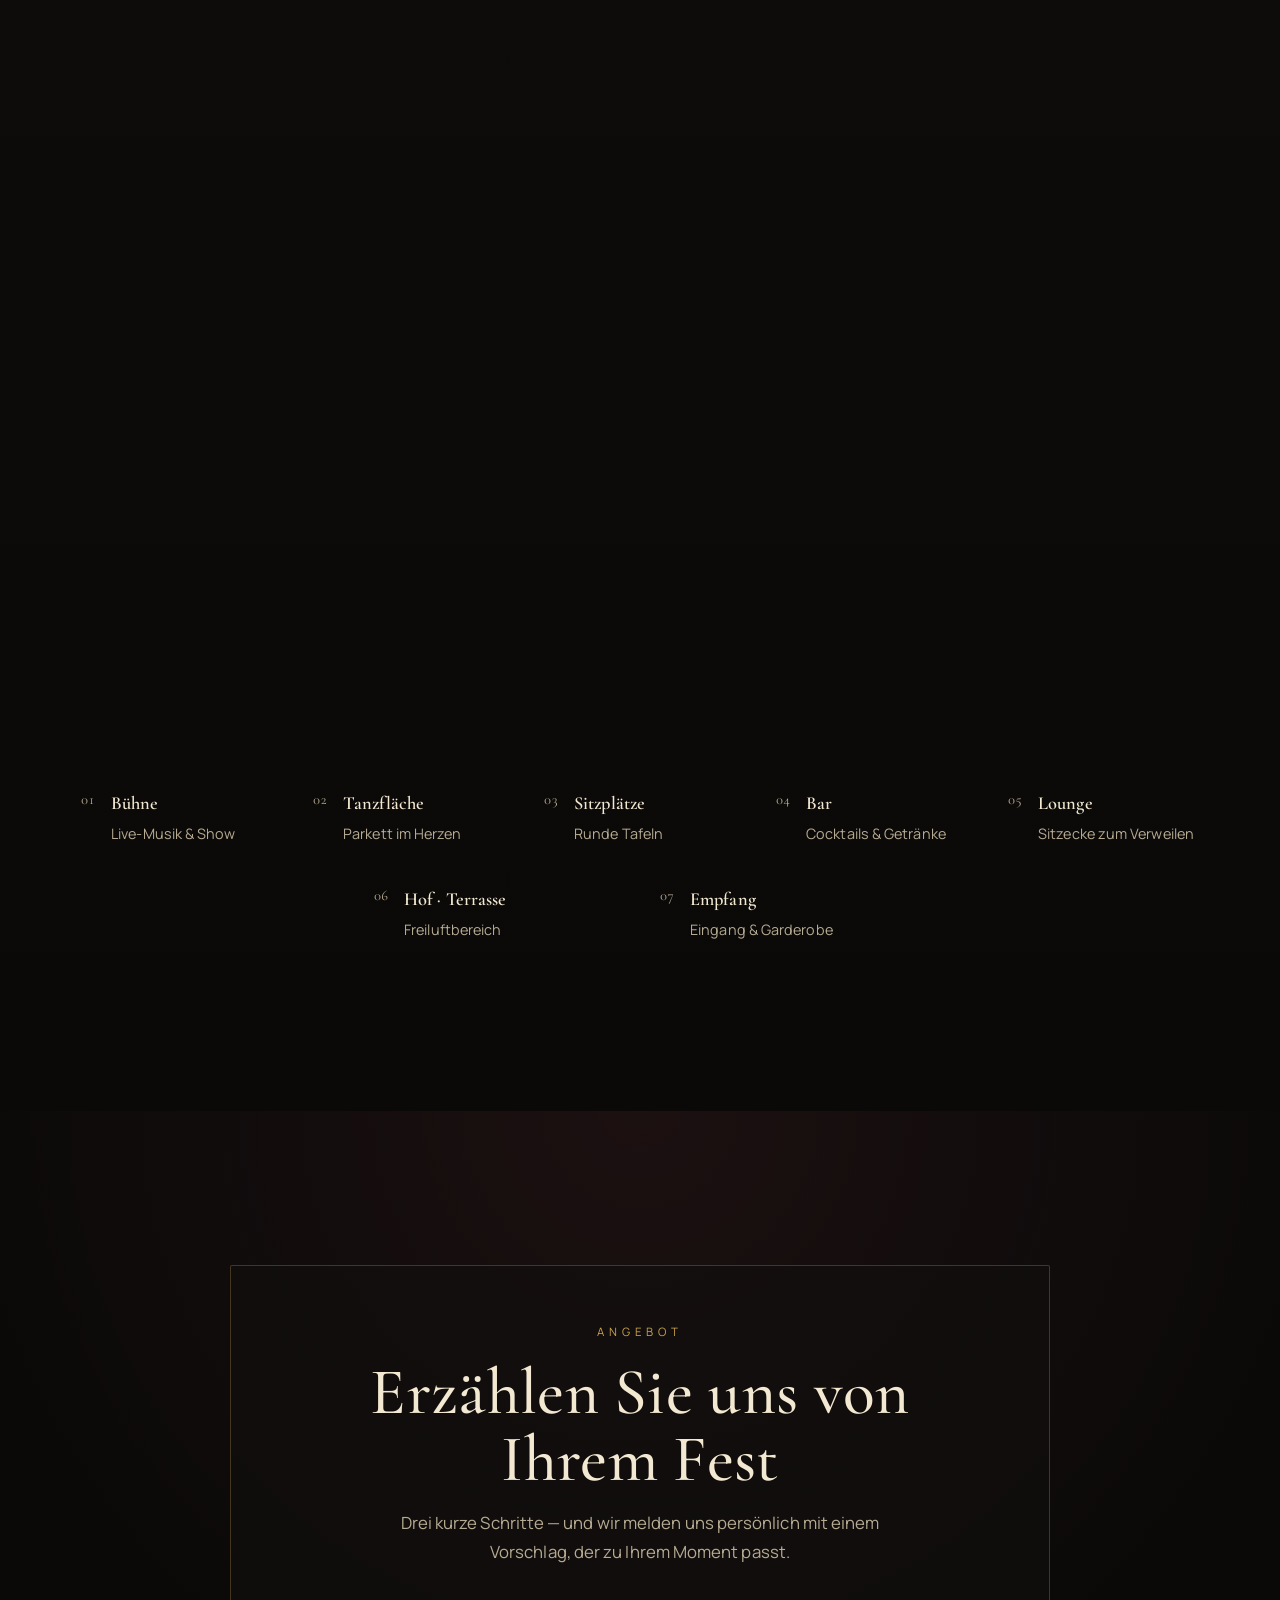
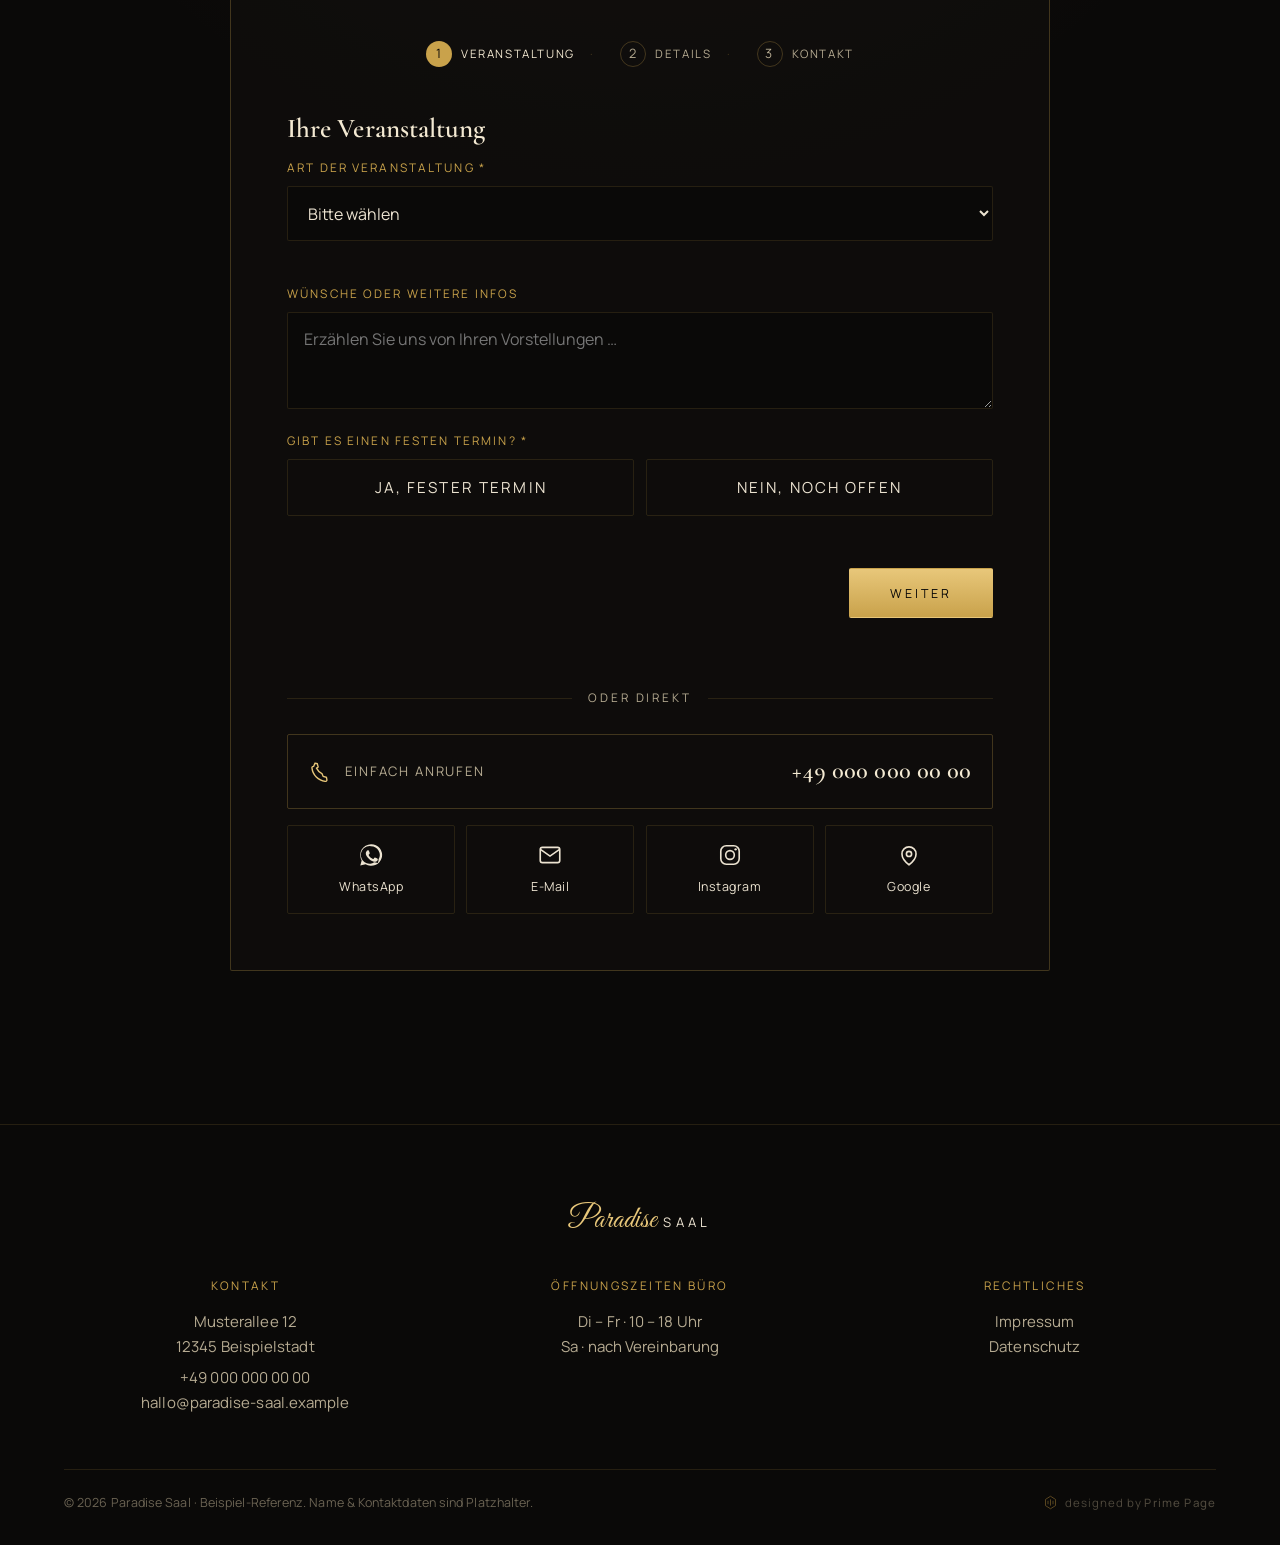
==== commit 16352df8: "Creative-direction pass: Manrope, storytelling copy, editorial layout - Body/nav/buttons now use sel" ====
--- a/index.html
+++ b/index.html
@@ -7,6 +7,7 @@
 <link rel="icon" href="data:image/svg+xml,%3Csvg xmlns='http://www.w3.org/2000/svg' viewBox='0 0 32 32'%3E%3Crect width='32' height='32' rx='4' fill='%230a0908'/%3E%3Crect x='4' y='4' width='24' height='24' rx='2' fill='none' stroke='%23c9a24b' stroke-width='1'/%3E%3Ctext x='16' y='22' font-family='Georgia,serif' font-size='15' fill='%23e8c77a' text-anchor='middle'%3EPS%3C/text%3E%3C/svg%3E">
 <meta name="description" content="Paradise Saal — die elegante Event-Location für Hochzeiten, Firmenevents, Geburtstage, Abschlussbälle und Silvester. Ein Saal in Gold und Schwarz für unvergessliche Feste.">
 <link rel="preload" href="assets/fonts/cormorant-garamond-600-normal-latin.woff2" as="font" type="font/woff2" crossorigin>
+<link rel="preload" href="assets/fonts/manrope-400-normal-latin.woff2" as="font" type="font/woff2" crossorigin>
 <link rel="preload" href="assets/fonts/great-vibes-400-normal-latin.woff2" as="font" type="font/woff2" crossorigin>
 <link rel="stylesheet" href="assets/fonts/fonts.css">
 <link rel="stylesheet" href="css/styles.css">
@@ -40,20 +41,20 @@
 <!-- ============ HERO ============ -->
 <section class="hero" id="top">
   <div class="hero__bg" aria-hidden="true">
-    <img src="assets/img/venue-panorama.jpg" alt="" fetchpriority="high">
+    <img class="parallax" data-speed="0.06" data-scale="1.14" src="assets/img/venue-panorama.jpg" alt="" fetchpriority="high">
   </div>
   <div class="hero__glow" aria-hidden="true"></div>
   <div class="hero__frame">
     <div class="hero__inner">
       <p class="eyebrow eyebrow--center">Event Location · seit 1998</p>
       <h1 class="hero__title">
-        <span class="hero__script">Wo Ihr</span>
-        <span class="hero__serif">schönster Moment</span>
-        <span class="hero__script hero__script--sm">beginnt</span>
+        <span class="hero__script">Manche Abende</span>
+        <span class="hero__serif">vergisst man nie</span>
+        <span class="hero__script hero__script--sm">bei uns beginnen sie</span>
       </h1>
       <p class="hero__lede">
-        Ein Saal in Gold und Schwarz — für Hochzeiten, große Feste und
-        stilvolle Abende, an die man sich ein Leben lang erinnert.
+        Warmes Licht, glänzendes Parkett und die Menschen, die man liebt.
+        Im Paradise Saal wird aus einem Fest eine Erinnerung fürs Leben.
       </p>
       <div class="hero__actions">
         <a href="#kontakt" class="btn btn--gold">Termin anfragen</a>
@@ -70,8 +71,8 @@
 <section class="anlaesse" id="anlaesse">
   <div class="section-head">
     <p class="eyebrow eyebrow--center">Ihre Anlässe</p>
-    <h2 class="section-title">Für jeden Anlass die große Bühne</h2>
-    <p class="section-sub">Von der Trauung bis zur Silvesternacht — wir richten Ihr Fest ganz nach Ihren Wünschen aus.</p>
+    <h2 class="section-title">Jeder Anlass verdient seinen großen Moment</h2>
+    <p class="section-sub">Ob das Ja-Wort, der runde Geburtstag oder die Nacht, in der das neue Jahr beginnt — wir geben Ihrem Fest den Rahmen, den es verdient.</p>
   </div>
 
   <div class="anlaesse__grid">
@@ -81,7 +82,7 @@
         <svg viewBox="0 0 24 24" fill="none" stroke="currentColor" stroke-width="1.4"><circle cx="8.5" cy="14" r="5.2"/><circle cx="15.5" cy="14" r="5.2"/><path d="M6.4 8.6 8.5 5l2.1 3.6M13.4 8.6 15.5 5l2.1 3.6"/></svg>
       </span>
       <h3 class="occ__title">Hochzeiten</h3>
-      <p class="occ__text">Freie Trauung, Bankett und Tanz bis in die Nacht — der ganze Tag an einem Ort.</p>
+      <p class="occ__text">Vom ersten Blick bis zum letzten Tanz. Ihr schönster Tag, an einem einzigen Ort — getragen von Menschen, die jedes Detail lieben.</p>
     </article>
     <!-- Abschlussbälle -->
     <article class="occ">
@@ -89,7 +90,7 @@
         <svg viewBox="0 0 24 24" fill="none" stroke="currentColor" stroke-width="1.4"><path d="M12 4 2.5 8.5 12 13l9.5-4.5L12 4Z"/><path d="M6.5 10.5V15c0 1.4 2.5 2.5 5.5 2.5s5.5-1.1 5.5-2.5v-4.5"/><path d="M21.5 8.5V14"/></svg>
       </span>
       <h3 class="occ__title">Abschlussbälle</h3>
-      <p class="occ__text">Der große Auftritt zum Abschluss — Bühne, Licht und Platz für den ganzen Jahrgang.</p>
+      <p class="occ__text">Der Abend, von dem der ganze Jahrgang noch Jahre später erzählt. Große Bühne, großes Licht, ein Auftritt für jeden.</p>
     </article>
     <!-- Firmenevents -->
     <article class="occ">
@@ -97,7 +98,7 @@
         <svg viewBox="0 0 24 24" fill="none" stroke="currentColor" stroke-width="1.4"><rect x="3" y="8" width="18" height="12" rx="1.5"/><path d="M8.5 8V6.2A2.2 2.2 0 0 1 10.7 4h2.6a2.2 2.2 0 0 1 2.2 2.2V8"/><path d="M3 13h18"/></svg>
       </span>
       <h3 class="occ__title">Firmenevents</h3>
-      <p class="occ__text">Galadinner, Jubiläum oder Weihnachtsfeier — repräsentativ und mit Technik ausgestattet.</p>
+      <p class="occ__text">Wenn aus Kollegen ein Team wird. Galadinner, Jubiläum oder Weihnachtsfeier — repräsentativ inszeniert, bis ins letzte Detail durchdacht.</p>
     </article>
     <!-- Geburtstage -->
     <article class="occ">
@@ -105,7 +106,7 @@
         <svg viewBox="0 0 24 24" fill="none" stroke="currentColor" stroke-width="1.4"><path d="M4 20h16v-6a2 2 0 0 0-2-2H6a2 2 0 0 0-2 2v6Z"/><path d="M4 16h16"/><path d="M8 12V9m4 3V9m4 3V9"/><path d="M8 6.5c0 .8-.8 1.3-.8 1.3S6.4 7.3 6.4 6.5 8 5 8 5s0 .7 0 1.5Z" transform="translate(0.5 0)"/></svg>
       </span>
       <h3 class="occ__title">Geburtstage</h3>
-      <p class="occ__text">Vom runden Jubeltag bis zur Sweet Sixteen — festlich gedeckt und persönlich dekoriert.</p>
+      <p class="occ__text">Ein Leben, das gefeiert werden will. Vom runden Jubeltag bis zur Sweet Sixteen — festlich gedeckt, ganz nach Ihrer Handschrift.</p>
     </article>
     <!-- Silvester -->
     <article class="occ">
@@ -113,7 +114,7 @@
         <svg viewBox="0 0 24 24" fill="none" stroke="currentColor" stroke-width="1.4"><path d="M12 3v3m0 12v3M3 12h3m12 0h3M5.6 5.6l2.1 2.1m8.6 8.6 2.1 2.1m0-12.8-2.1 2.1M7.7 16.3l-2.1 2.1"/><circle cx="12" cy="12" r="2.4"/></svg>
       </span>
       <h3 class="occ__title">Silvester</h3>
-      <p class="occ__text">Ins neue Jahr feiern mit Menü, Musik und Blick auf das Feuerwerk um Mitternacht.</p>
+      <p class="occ__text">Die letzten Minuten des Jahres, die schönsten. Menü, Musik und um Mitternacht der Himmel voller Feuerwerk.</p>
     </article>
     <!-- Taufe & Kommunion -->
     <article class="occ">
@@ -121,7 +122,7 @@
         <svg viewBox="0 0 24 24" fill="none" stroke="currentColor" stroke-width="1.4"><path d="M12 21c4-2.5 6.5-5.8 6.5-9.2A6.5 6.5 0 0 0 12 5a6.5 6.5 0 0 0-6.5 6.8C5.5 15.2 8 18.5 12 21Z"/><path d="M12 12.5V8m-2 2h4"/></svg>
       </span>
       <h3 class="occ__title">Taufe & Kommunion</h3>
-      <p class="occ__text">Familienfeiern in feierlichem Rahmen — herzlich, ruhig und stilvoll.</p>
+      <p class="occ__text">Die leisen, kostbaren Feste. Für die ganze Familie — herzlich, würdevoll und mit Raum für die schönen Momente.</p>
     </article>
     <!-- Jubiläen -->
     <article class="occ">
@@ -129,7 +130,7 @@
         <svg viewBox="0 0 24 24" fill="none" stroke="currentColor" stroke-width="1.4"><circle cx="12" cy="9.5" r="5.5"/><path d="M9 14.5 7.5 21l4.5-2.6L16.5 21 15 14.5"/><path d="M12 7v2.5l1.6 1"/></svg>
       </span>
       <h3 class="occ__title">Jubiläen</h3>
-      <p class="occ__text">Goldene Hochzeit oder Firmenjubiläum — würdiger Rahmen für große Zahlen.</p>
+      <p class="occ__text">Große Zahlen, große Gefühle. Goldene Hochzeit oder Firmenjubiläum — ein Abend, der einem ganzen Kapitel gerecht wird.</p>
     </article>
     <!-- Gala & Bälle -->
     <article class="occ">
@@ -137,7 +138,7 @@
         <svg viewBox="0 0 24 24" fill="none" stroke="currentColor" stroke-width="1.4"><path d="M7 4h10l-1 5.5a4 4 0 0 1-8 0L7 4Z"/><path d="M12 15v4m-3.5 1h7"/><path d="M9 7h6"/></svg>
       </span>
       <h3 class="occ__title">Gala & Bälle</h3>
-      <p class="occ__text">Wohltätigkeitsgala, Ballnacht oder Empfang — auf großem Parkett.</p>
+      <p class="occ__text">Roben, Rampenlicht, ein glänzendes Parkett. Für Galanächte und Empfänge, die in Erinnerung bleiben.</p>
     </article>
   </div>
 </section>
@@ -146,8 +147,8 @@
 <section class="galerie" id="galerie">
   <div class="section-head">
     <p class="eyebrow eyebrow--center">Impressionen</p>
-    <h2 class="section-title">Galerie</h2>
-    <p class="section-sub">Ein Blick in unsere Räume — festlich eingedeckt, in warmem Licht.</p>
+    <h2 class="section-title">Momente, die für sich sprechen</h2>
+    <p class="section-sub">Ein Blick genügt, um die Stimmung zu spüren — warmes Licht, feine Tische, ein Saal, der auf seinen großen Abend wartet.</p>
   </div>
 
   <div class="gallery-grid" id="galleryGrid">
@@ -165,6 +166,27 @@
   </div>
 </section>
 
+<!-- ============ STORY (asymmetrisch, Parallax) ============ -->
+<section class="story" id="story">
+  <figure class="story__media">
+    <img class="parallax" data-speed="0.14" src="assets/img/venue-tische.jpg" alt="Gedeckte Tafel mit dunklen Samtsesseln im Abendlicht" loading="lazy">
+  </figure>
+  <div class="story__text">
+    <p class="eyebrow">Unsere Handschrift</p>
+    <h2 class="section-title section-title--left">Kein Abend<br>gleicht dem anderen</h2>
+    <p>
+      Wir glauben nicht an Standard. Jede Feier trägt eine eigene Geschichte —
+      und die erzählen wir mit Ihnen: von der Farbe der Servietten bis zum
+      Moment, in dem das Licht gedimmt wird und die erste Musik einsetzt.
+    </p>
+    <p>
+      Was bleibt, sind keine Details. Was bleibt, ist das Gefühl, einen
+      unvergesslichen Abend erlebt zu haben.
+    </p>
+    <p class="story__sig"><span class="story__sig-script">Ihr Paradise&nbsp;Saal</span></p>
+  </div>
+</section>
+
 <!-- ============ RUNDGANG (Scroll-Video) ============ -->
 <section class="rundgang" id="rundgang">
   <div class="rundgang__sticky">
@@ -185,11 +207,12 @@
   <div class="location__grid">
     <div class="location__intro">
       <p class="eyebrow">Die Location</p>
-      <h2 class="section-title section-title--left">Ein Haus, das jeden Anlass trägt</h2>
+      <h2 class="section-title section-title--left">Ein Haus, das große Gefühle trägt</h2>
       <p class="location__text">
-        Hohe Decken, warmes Licht und ein Parkett, das zum Tanzen einlädt.
-        Unser Team plant mit Ihnen von der ersten Anfrage bis zum letzten Tanz —
-        Küche, Technik und Service aus einer Hand.
+        Hohe Decken, warmes Licht, ein Parkett, das zum Tanzen einlädt. Doch was
+        einen Abend wirklich trägt, sind die Menschen dahinter: Wir planen mit
+        Ihnen von der ersten Idee bis zum letzten Tanz — Küche, Technik und
+        Service aus einer Hand, damit Sie nur eines tun müssen: genießen.
       </p>
       <a href="#kontakt" class="btn btn--gold">Unverbindlich anfragen</a>
     </div>
@@ -343,8 +366,8 @@
   <div class="kontakt__frame">
     <div class="section-head">
       <p class="eyebrow eyebrow--center">Angebot</p>
-      <h2 class="section-title">Angebot anfordern</h2>
-      <p class="section-sub">In drei Schritten zu Ihrem persönlichen Angebot — wir treten anschließend mit Ihnen in Kontakt.</p>
+      <h2 class="section-title">Erzählen Sie uns von Ihrem Fest</h2>
+      <p class="section-sub">Drei kurze Schritte — und wir melden uns persönlich mit einem Vorschlag, der zu Ihrem Moment passt.</p>
     </div>
 
     <!-- Fortschritt -->
--- a/assets/fonts/fonts.css
+++ b/assets/fonts/fonts.css
@@ -96,50 +96,82 @@
   unicode-range:U+0000-00FF, U+0131, U+0152-0153, U+02BB-02BC, U+02C6, U+02DA, U+02DC, U+0304, U+0308, U+0329, U+2000-206F, U+20AC, U+2122, U+2191, U+2193, U+2212, U+2215, U+FEFF, U+FFFD;
 }
 @font-face{
-  font-family:'Jost';
+  font-family:'Manrope';
   font-style:normal;
   font-weight:300;
   font-display:swap;
-  src:url('../fonts/jost-300-normal-latin-ext.woff2') format('woff2');
+  src:url('../fonts/manrope-300-normal-latin-ext.woff2') format('woff2');
   unicode-range:U+0100-02BA, U+02BD-02C5, U+02C7-02CC, U+02CE-02D7, U+02DD-02FF, U+0304, U+0308, U+0329, U+1D00-1DBF, U+1E00-1E9F, U+1EF2-1EFF, U+2020, U+20A0-20AB, U+20AD-20C0, U+2113, U+2C60-2C7F, U+A720-A7FF;
 }
 @font-face{
-  font-family:'Jost';
+  font-family:'Manrope';
   font-style:normal;
   font-weight:300;
   font-display:swap;
-  src:url('../fonts/jost-300-normal-latin.woff2') format('woff2');
+  src:url('../fonts/manrope-300-normal-latin.woff2') format('woff2');
   unicode-range:U+0000-00FF, U+0131, U+0152-0153, U+02BB-02BC, U+02C6, U+02DA, U+02DC, U+0304, U+0308, U+0329, U+2000-206F, U+20AC, U+2122, U+2191, U+2193, U+2212, U+2215, U+FEFF, U+FFFD;
 }
 @font-face{
-  font-family:'Jost';
+  font-family:'Manrope';
   font-style:normal;
   font-weight:400;
   font-display:swap;
-  src:url('../fonts/jost-400-normal-latin-ext.woff2') format('woff2');
+  src:url('../fonts/manrope-400-normal-latin-ext.woff2') format('woff2');
   unicode-range:U+0100-02BA, U+02BD-02C5, U+02C7-02CC, U+02CE-02D7, U+02DD-02FF, U+0304, U+0308, U+0329, U+1D00-1DBF, U+1E00-1E9F, U+1EF2-1EFF, U+2020, U+20A0-20AB, U+20AD-20C0, U+2113, U+2C60-2C7F, U+A720-A7FF;
 }
 @font-face{
-  font-family:'Jost';
+  font-family:'Manrope';
   font-style:normal;
   font-weight:400;
   font-display:swap;
-  src:url('../fonts/jost-400-normal-latin.woff2') format('woff2');
+  src:url('../fonts/manrope-400-normal-latin.woff2') format('woff2');
   unicode-range:U+0000-00FF, U+0131, U+0152-0153, U+02BB-02BC, U+02C6, U+02DA, U+02DC, U+0304, U+0308, U+0329, U+2000-206F, U+20AC, U+2122, U+2191, U+2193, U+2212, U+2215, U+FEFF, U+FFFD;
 }
 @font-face{
-  font-family:'Jost';
+  font-family:'Manrope';
   font-style:normal;
   font-weight:500;
   font-display:swap;
-  src:url('../fonts/jost-500-normal-latin-ext.woff2') format('woff2');
+  src:url('../fonts/manrope-500-normal-latin-ext.woff2') format('woff2');
   unicode-range:U+0100-02BA, U+02BD-02C5, U+02C7-02CC, U+02CE-02D7, U+02DD-02FF, U+0304, U+0308, U+0329, U+1D00-1DBF, U+1E00-1E9F, U+1EF2-1EFF, U+2020, U+20A0-20AB, U+20AD-20C0, U+2113, U+2C60-2C7F, U+A720-A7FF;
 }
 @font-face{
-  font-family:'Jost';
+  font-family:'Manrope';
   font-style:normal;
   font-weight:500;
   font-display:swap;
-  src:url('../fonts/jost-500-normal-latin.woff2') format('woff2');
+  src:url('../fonts/manrope-500-normal-latin.woff2') format('woff2');
   unicode-range:U+0000-00FF, U+0131, U+0152-0153, U+02BB-02BC, U+02C6, U+02DA, U+02DC, U+0304, U+0308, U+0329, U+2000-206F, U+20AC, U+2122, U+2191, U+2193, U+2212, U+2215, U+FEFF, U+FFFD;
 }
+@font-face{
+  font-family:'Manrope';
+  font-style:normal;
+  font-weight:600;
+  font-display:swap;
+  src:url('../fonts/manrope-600-normal-latin-ext.woff2') format('woff2');
+  unicode-range:U+0100-02BA, U+02BD-02C5, U+02C7-02CC, U+02CE-02D7, U+02DD-02FF, U+0304, U+0308, U+0329, U+1D00-1DBF, U+1E00-1E9F, U+1EF2-1EFF, U+2020, U+20A0-20AB, U+20AD-20C0, U+2113, U+2C60-2C7F, U+A720-A7FF;
+}
+@font-face{
+  font-family:'Manrope';
+  font-style:normal;
+  font-weight:600;
+  font-display:swap;
+  src:url('../fonts/manrope-600-normal-latin.woff2') format('woff2');
+  unicode-range:U+0000-00FF, U+0131, U+0152-0153, U+02BB-02BC, U+02C6, U+02DA, U+02DC, U+0304, U+0308, U+0329, U+2000-206F, U+20AC, U+2122, U+2191, U+2193, U+2212, U+2215, U+FEFF, U+FFFD;
+}
+@font-face{
+  font-family:'Manrope';
+  font-style:normal;
+  font-weight:700;
+  font-display:swap;
+  src:url('../fonts/manrope-700-normal-latin-ext.woff2') format('woff2');
+  unicode-range:U+0100-02BA, U+02BD-02C5, U+02C7-02CC, U+02CE-02D7, U+02DD-02FF, U+0304, U+0308, U+0329, U+1D00-1DBF, U+1E00-1E9F, U+1EF2-1EFF, U+2020, U+20A0-20AB, U+20AD-20C0, U+2113, U+2C60-2C7F, U+A720-A7FF;
+}
+@font-face{
+  font-family:'Manrope';
+  font-style:normal;
+  font-weight:700;
+  font-display:swap;
+  src:url('../fonts/manrope-700-normal-latin.woff2') format('woff2');
+  unicode-range:U+0000-00FF, U+0131, U+0152-0153, U+02BB-02BC, U+02C6, U+02DA, U+02DC, U+0304, U+0308, U+0329, U+2000-206F, U+20AC, U+2122, U+2191, U+2193, U+2212, U+2215, U+FEFF, U+FFFD;
+}
--- a/css/styles.css
+++ b/css/styles.css
@@ -22,7 +22,7 @@
   /* Typo */
   --serif: 'Cormorant Garamond', Georgia, serif;
   --script:'Great Vibes', cursive;
-  --sans:  'Jost', system-ui, sans-serif;
+  --sans:  'Manrope', system-ui, -apple-system, sans-serif;
 
   /* Raster */
   --maxw: 1200px;
@@ -39,8 +39,9 @@
   background:var(--noir);
   color:var(--ink);
   font-family:var(--sans);
-  font-weight:300;
-  line-height:1.6;
+  font-weight:400;
+  line-height:1.7;
+  letter-spacing:.005em;
   -webkit-font-smoothing:antialiased;
   /* KEIN overflow-x auf body/html — das würde position:sticky brechen.
      Horizontalen Überlauf klippen wir gezielt an den Deko-Sektionen. */
@@ -241,38 +242,39 @@
 /* ============================================================
    ANLÄSSE
    ============================================================ */
-.anlaesse{ padding:clamp(4.5rem,10vw,8rem) 0; background:var(--noir); position:relative; }
+.anlaesse{ padding:clamp(6rem,12vw,11rem) 0; background:var(--noir); position:relative; }
 .anlaesse__grid{
   max-width:var(--maxw); margin:0 auto; padding-inline:var(--pad);
-  display:grid; grid-template-columns:repeat(4,1fr); gap:1px;
-  background:var(--line-soft); border:1px solid var(--line-soft);
+  display:grid; grid-template-columns:repeat(4,1fr);
+  gap:clamp(2rem,4vw,3.5rem) clamp(1.75rem,3vw,3rem);
 }
 .occ{
-  background:var(--noir); padding:2.4rem 1.6rem;
-  transition:background .4s ease, transform .4s ease;
-  position:relative;
-}
-.occ:hover{ background:var(--noir-3); }
+  position:relative; padding:.4rem .2rem 1.4rem;
+  transition:transform .5s cubic-bezier(.16,.8,.24,1);
+}
+.occ:hover{ transform:translateY(-6px); }
 .occ__icon{
-  display:inline-flex; width:52px; height:52px; margin-bottom:1.3rem;
-  color:var(--gold-bright);
-}
+  display:inline-flex; width:44px; height:44px; margin-bottom:1.4rem;
+  color:var(--gold); transition:color .4s ease, transform .5s cubic-bezier(.16,.8,.24,1);
+}
+.occ:hover .occ__icon{ color:var(--gold-bright); transform:translateY(-2px); }
 .occ__icon svg{ width:100%; height:100%; }
 .occ__title{
-  font-family:var(--serif); font-weight:600; font-size:1.55rem;
-  color:var(--champagne); margin:0 0 .5rem;
-}
-.occ__text{ color:var(--ink-dim); font-size:.94rem; margin:0; }
+  font-family:var(--serif); font-weight:600; font-size:1.7rem;
+  color:var(--champagne); margin:0 0 .6rem; letter-spacing:.005em;
+}
+.occ__text{ color:var(--ink-dim); font-size:.96rem; line-height:1.65; margin:0; max-width:34ch; }
 .occ::after{
-  content:""; position:absolute; left:1.6rem; bottom:0; height:2px; width:0;
-  background:linear-gradient(90deg,var(--gold),transparent); transition:width .4s ease;
-}
-.occ:hover::after{ width:44px; }
+  content:""; position:absolute; left:.2rem; bottom:0; height:1px; width:24px;
+  background:linear-gradient(90deg,var(--gold),transparent); transition:width .5s ease, opacity .5s ease;
+  opacity:.4;
+}
+.occ:hover::after{ width:64px; opacity:1; }
 
 /* ============================================================
    GALERIE
    ============================================================ */
-.galerie{ padding:clamp(4.5rem,10vw,8rem) 0; background:linear-gradient(180deg,var(--noir),var(--noir-2)); }
+.galerie{ padding:clamp(6rem,12vw,11rem) 0; background:linear-gradient(180deg,var(--noir),var(--noir-2)); }
 .gallery-grid{
   max-width:1320px; margin:0 auto; padding-inline:var(--pad);
   display:grid; grid-template-columns:repeat(4,1fr);
@@ -280,8 +282,7 @@
 }
 .gtile{
   margin:0; overflow:hidden; border-radius:var(--r);
-  border:1px solid var(--line-soft); position:relative;
-  background:var(--noir-3);
+  border:0; position:relative; background:var(--noir-3);
 }
 .gtile--tall{ grid-row:span 2; }
 .gtile--wide{ grid-column:span 2; }
@@ -305,6 +306,27 @@
 .gtile:hover img.pos-detail{ transform:scale(1.45); }
 
 /* ============================================================
+   STORY (asymmetrisch, Parallax)
+   ============================================================ */
+.story{
+  max-width:var(--maxw); margin:0 auto;
+  padding:clamp(3rem,8vw,7rem) var(--pad);
+  display:grid; grid-template-columns:1.05fr .95fr;
+  gap:clamp(2.5rem,6vw,6rem); align-items:center;
+}
+.story__media{
+  margin:0; overflow:hidden; border-radius:var(--r);
+  aspect-ratio:4/5; position:relative;
+}
+.story__media img{
+  width:100%; height:128%; object-fit:cover; position:absolute; inset:0;
+  filter:saturate(.95) brightness(.95); will-change:transform;
+}
+.story__text p{ color:var(--ink-dim); font-size:1.08rem; line-height:1.8; max-width:46ch; margin:0 0 1.3rem; }
+.story__sig{ margin-top:1.8rem !important; }
+.story__sig-script{ font-family:var(--script); color:var(--gold-bright); font-size:2.4rem; line-height:1; }
+
+/* ============================================================
    RUNDGANG (Scroll-Video)
    ============================================================ */
 .rundgang{ position:relative; background:#000; }
@@ -337,7 +359,7 @@
 /* ============================================================
    LOCATION
    ============================================================ */
-.location{ padding:clamp(4.5rem,10vw,8rem) var(--pad); background:var(--noir-2); }
+.location{ padding:clamp(6rem,12vw,11rem) var(--pad); background:var(--noir-2); }
 .location__grid{
   max-width:var(--maxw); margin:0 auto;
   display:grid; grid-template-columns:1.1fr .9fr; gap:clamp(2.5rem,6vw,5rem);
@@ -346,29 +368,28 @@
 .location__text{ color:var(--ink-dim); font-size:1.08rem; max-width:46ch; margin:0 0 2rem; }
 .stats{
   list-style:none; margin:0; padding:0;
-  display:grid; grid-template-columns:1fr 1fr; gap:1px;
-  background:var(--line-soft); border:1px solid var(--line-soft);
-}
-.stat{ background:var(--noir); padding:2rem 1.4rem; text-align:center; }
+  display:grid; grid-template-columns:1fr 1fr; gap:clamp(2rem,4vw,3rem) 2rem;
+}
+.stat{ text-align:left; }
 .stat__num{
   display:block; font-family:var(--serif); font-weight:600;
-  font-size:clamp(2.6rem,6vw,3.6rem); color:var(--gold-bright); line-height:1;
-}
-.stat__label{ display:block; margin-top:.5rem; font-size:.78rem; letter-spacing:.14em; text-transform:uppercase; color:var(--ink-dim); }
+  font-size:clamp(3rem,7vw,4.4rem); color:var(--gold-bright); line-height:.95;
+  font-variant-numeric:tabular-nums;
+}
+.stat__label{ display:block; margin-top:.6rem; font-size:.74rem; letter-spacing:.16em; text-transform:uppercase; color:var(--ink-dim); }
 
 .features{
-  max-width:var(--maxw); margin:clamp(3rem,6vw,5rem) auto 0;
+  max-width:var(--maxw); margin:clamp(4rem,8vw,7rem) auto 0;
   list-style:none; padding:0;
-  display:grid; grid-template-columns:repeat(4,1fr); gap:2rem;
-}
-.feature{ border-top:1px solid var(--line); padding-top:1.2rem; }
-.feature h3{ font-family:var(--serif); font-weight:600; font-size:1.3rem; color:var(--champagne); margin:0 0 .4rem; }
-.feature p{ color:var(--ink-dim); font-size:.92rem; margin:0; }
+  display:grid; grid-template-columns:repeat(4,1fr); gap:clamp(2rem,4vw,3.5rem);
+}
+.feature h3{ font-family:var(--serif); font-weight:600; font-size:1.45rem; color:var(--champagne); margin:0 0 .5rem; }
+.feature p{ color:var(--ink-dim); font-size:.94rem; line-height:1.65; margin:0; }
 
 /* ============================================================
    RAUMPLAN / GRUNDRISS
    ============================================================ */
-.floorplan{ padding:clamp(4.5rem,10vw,8rem) var(--pad); background:linear-gradient(180deg,var(--noir-2),var(--noir)); }
+.floorplan{ padding:clamp(6rem,12vw,11rem) var(--pad); background:linear-gradient(180deg,var(--noir-2),var(--noir)); }
 
 /* ---- 3D-Szene: erst alles von oben, dann Drehung beim Wegscrollen ---- */
 .fp3d{ position:relative; height:230vh; }              /* Scroll-Strecke */
@@ -517,7 +538,7 @@
 /* ============================================================
    KONTAKT
    ============================================================ */
-.kontakt{ padding:clamp(4.5rem,10vw,8rem) var(--pad); background:
+.kontakt{ padding:clamp(6rem,12vw,11rem) var(--pad); background:
   radial-gradient(90% 70% at 50% 0%, rgba(138,61,74,.14), transparent 60%), var(--noir); }
 .kontakt__frame{
   max-width:820px; margin:0 auto;
@@ -728,6 +749,8 @@
   .anlaesse__grid{ grid-template-columns:repeat(2,1fr); }
   .features{ grid-template-columns:repeat(2,1fr); }
   .location__grid{ grid-template-columns:1fr; }
+  .story{ grid-template-columns:1fr; }
+  .story__media{ aspect-ratio:16/10; }
 }
 @media (max-width:760px){
   .nav__links{ display:none; }
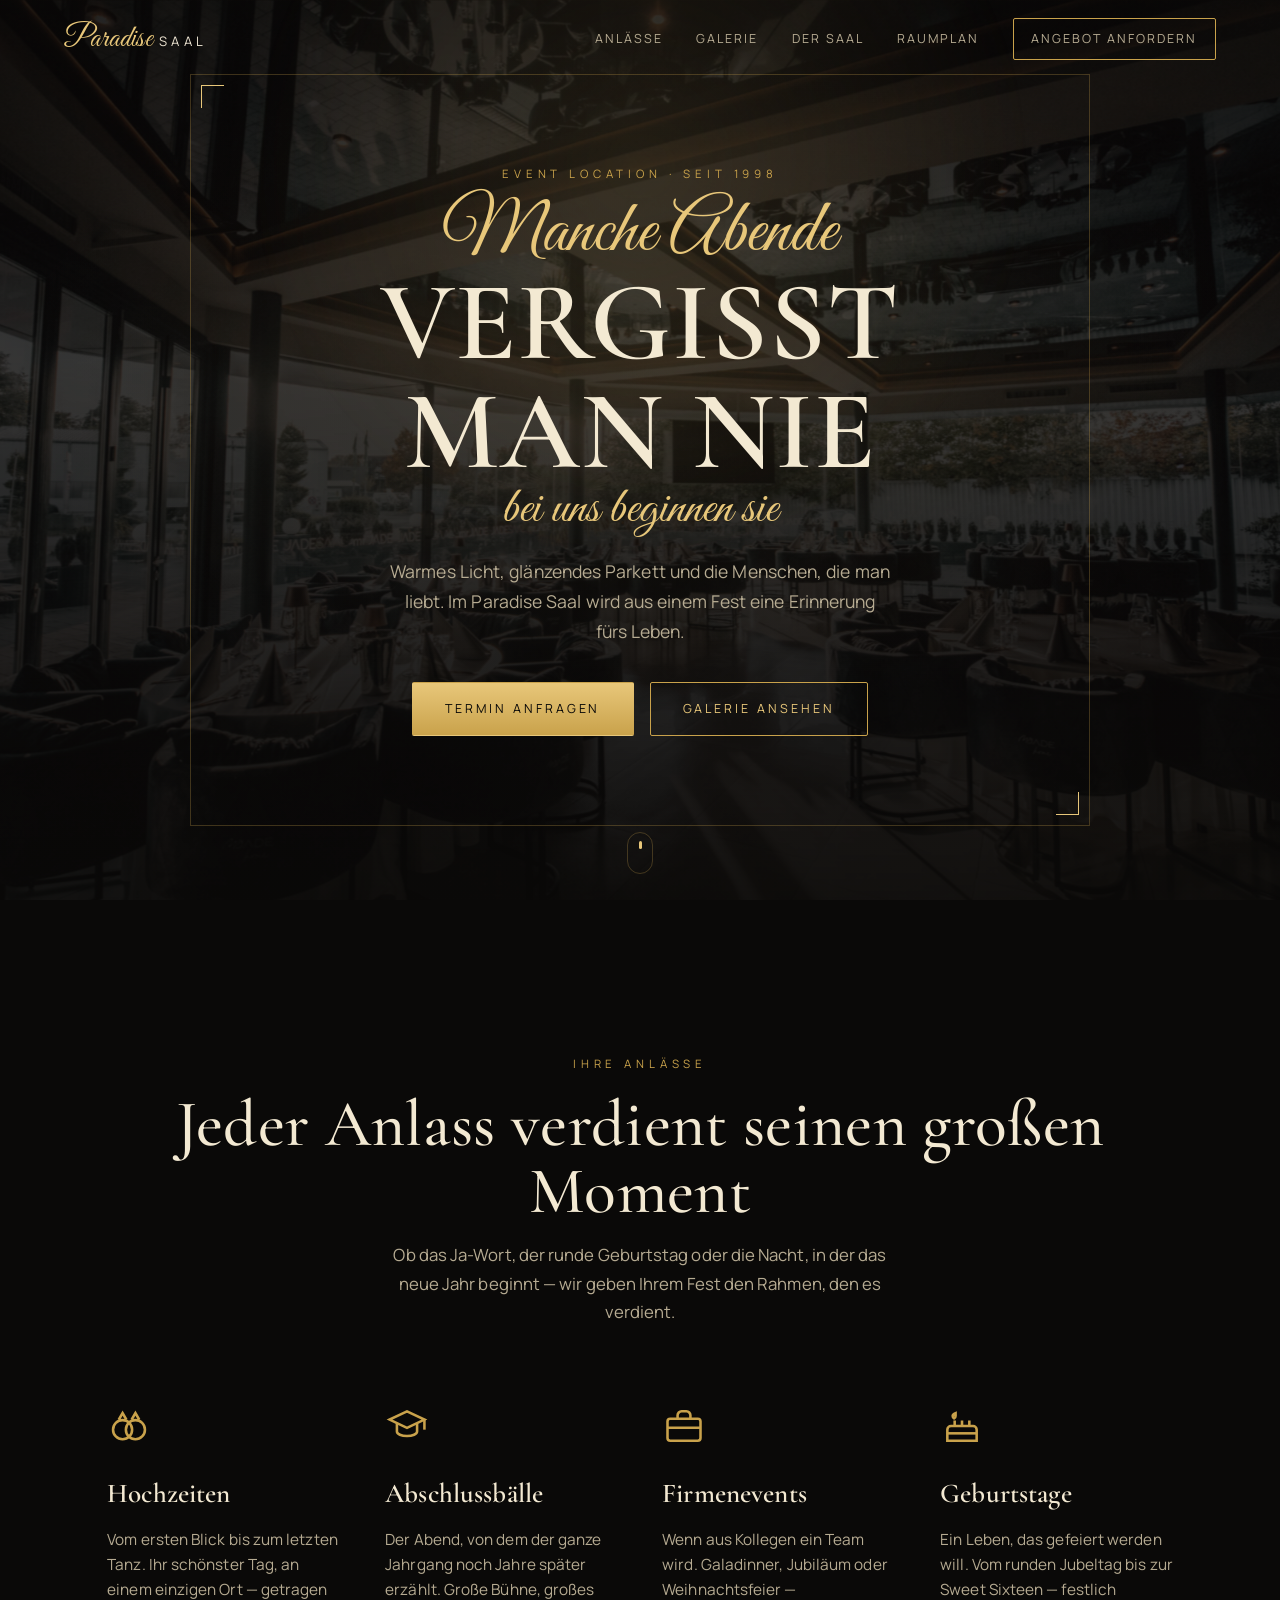
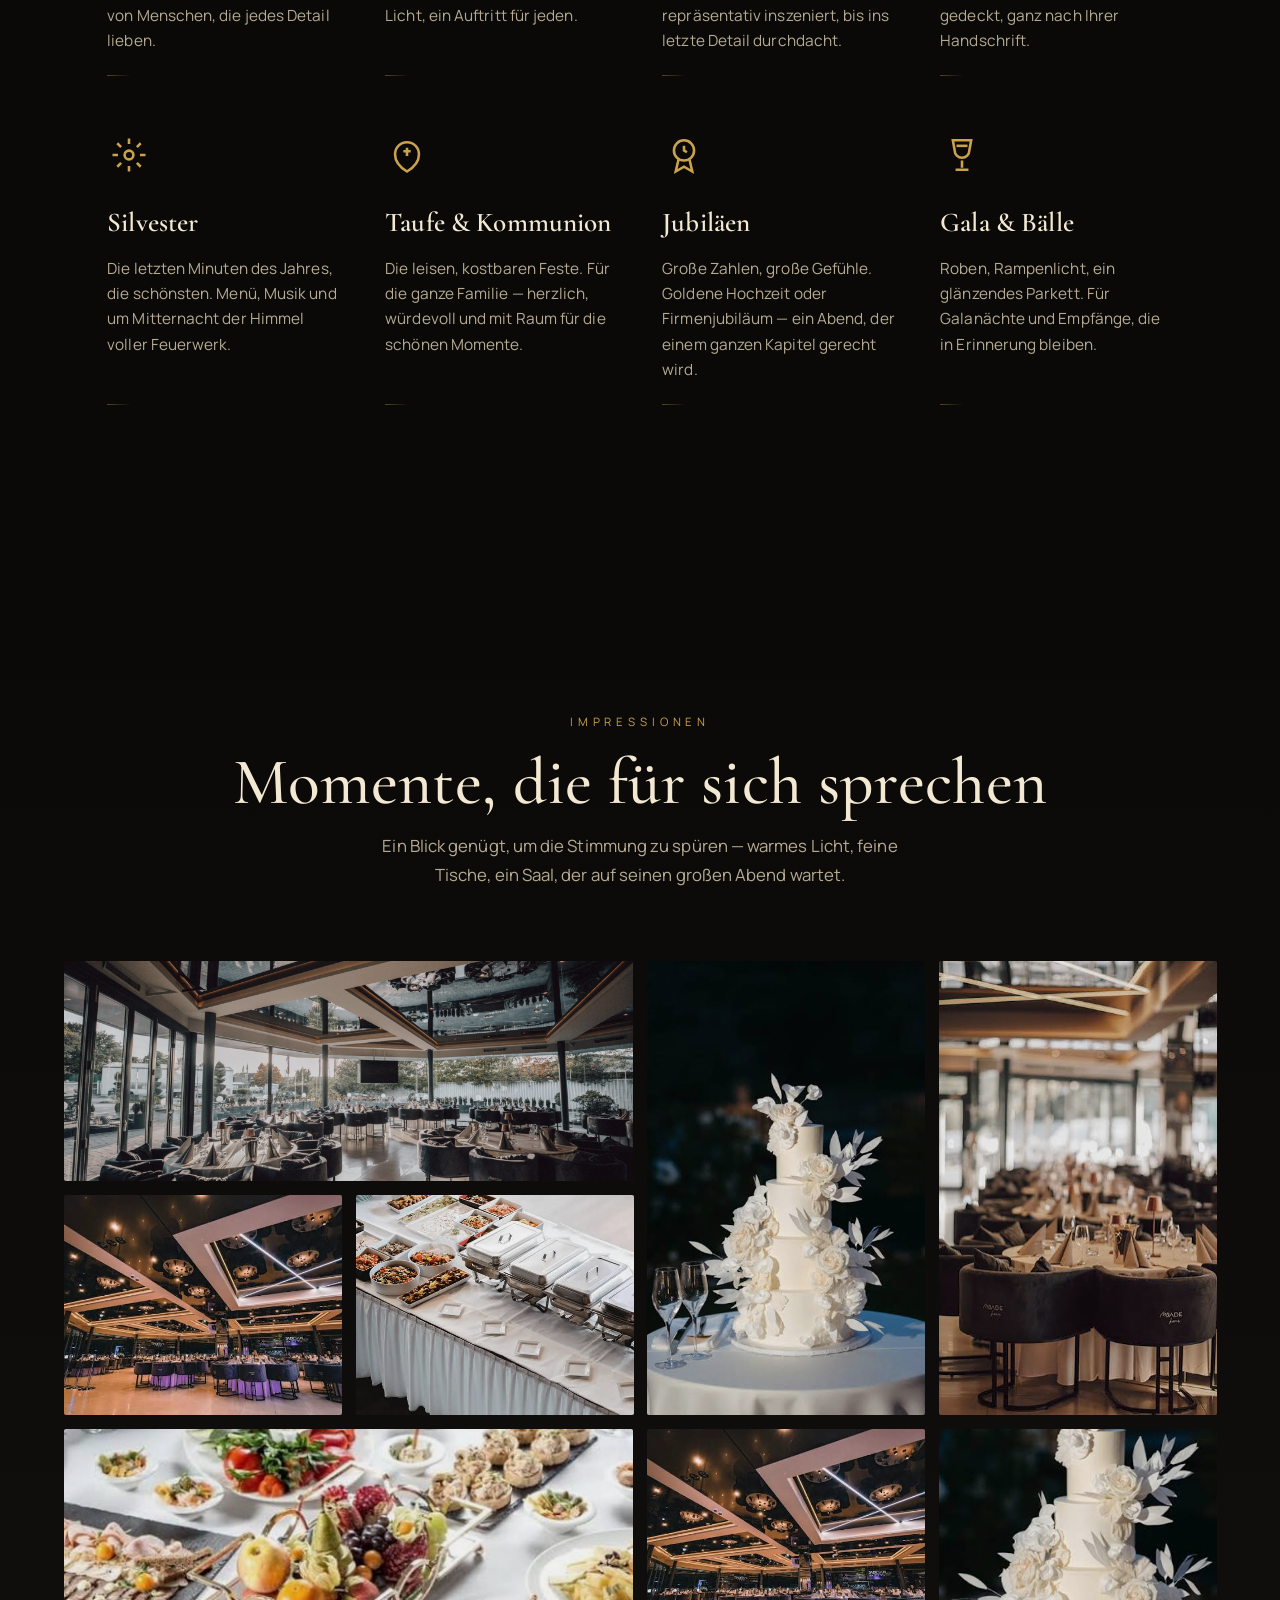
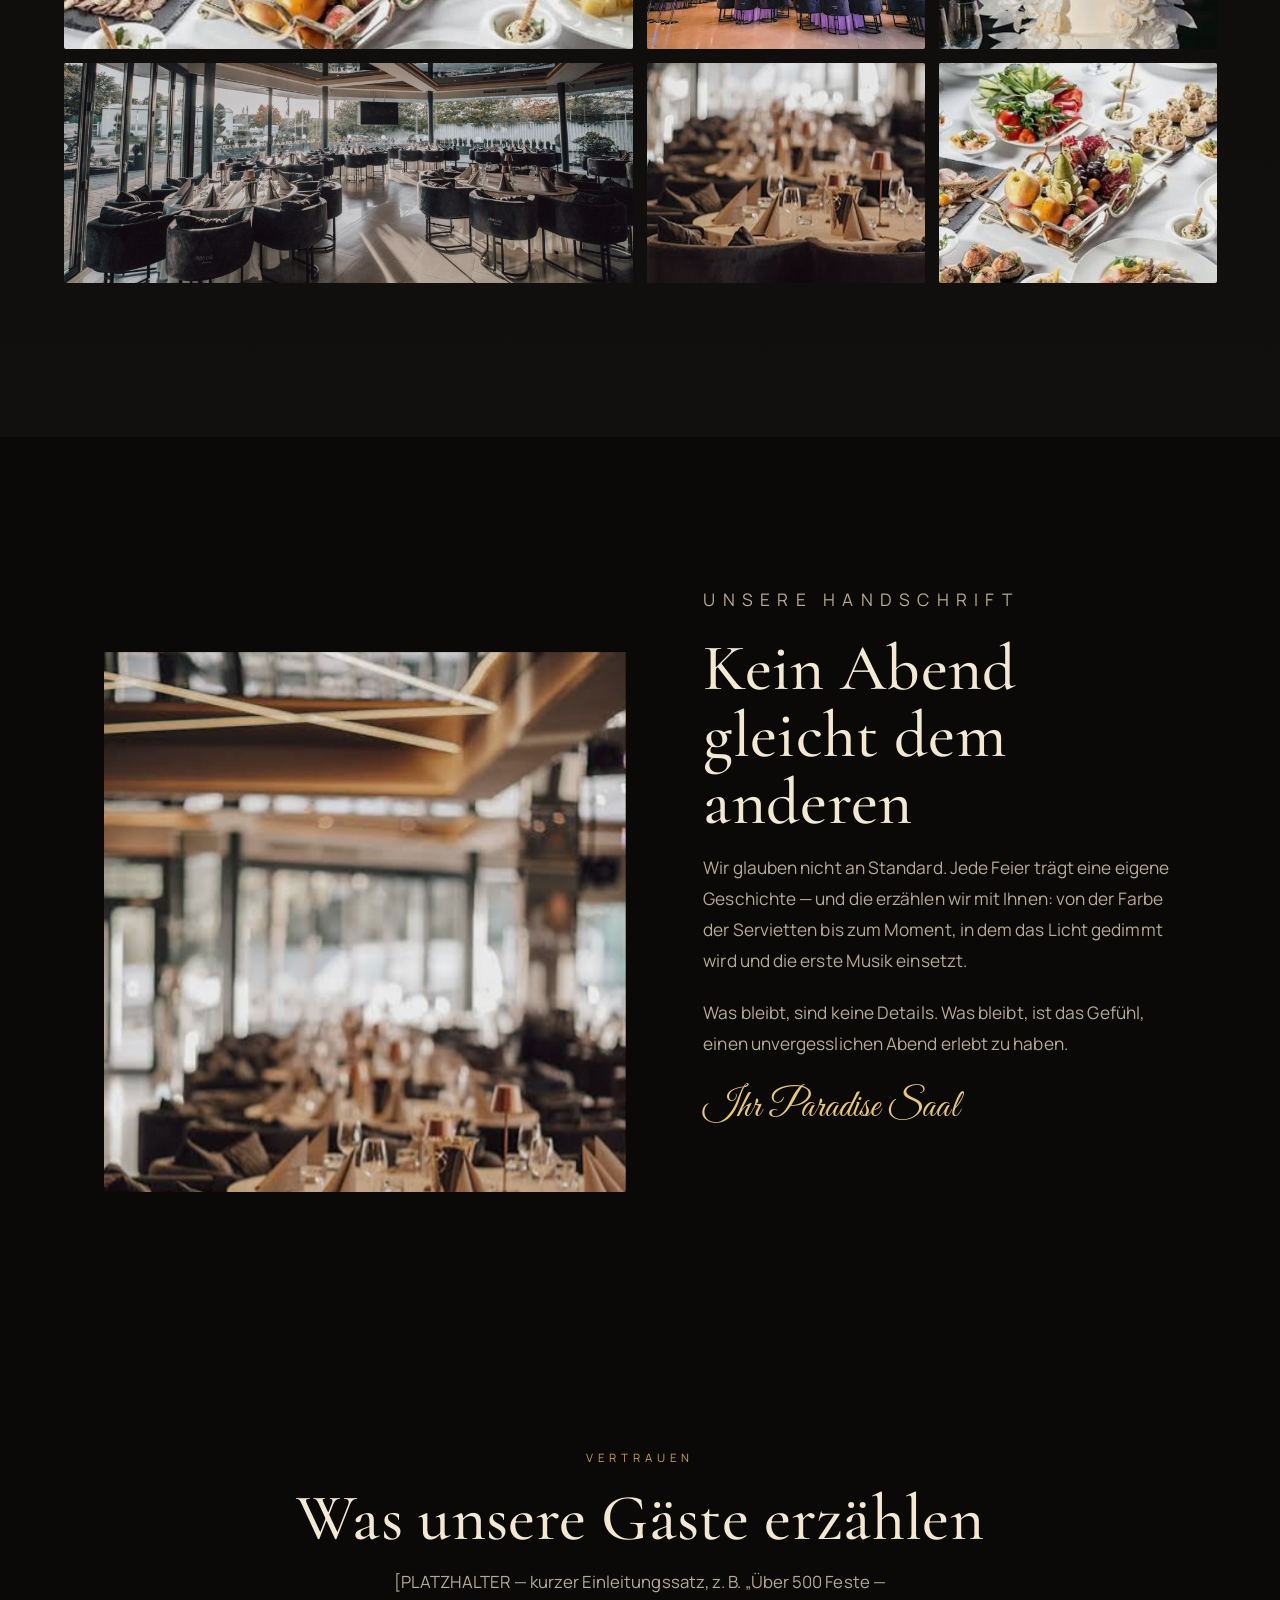
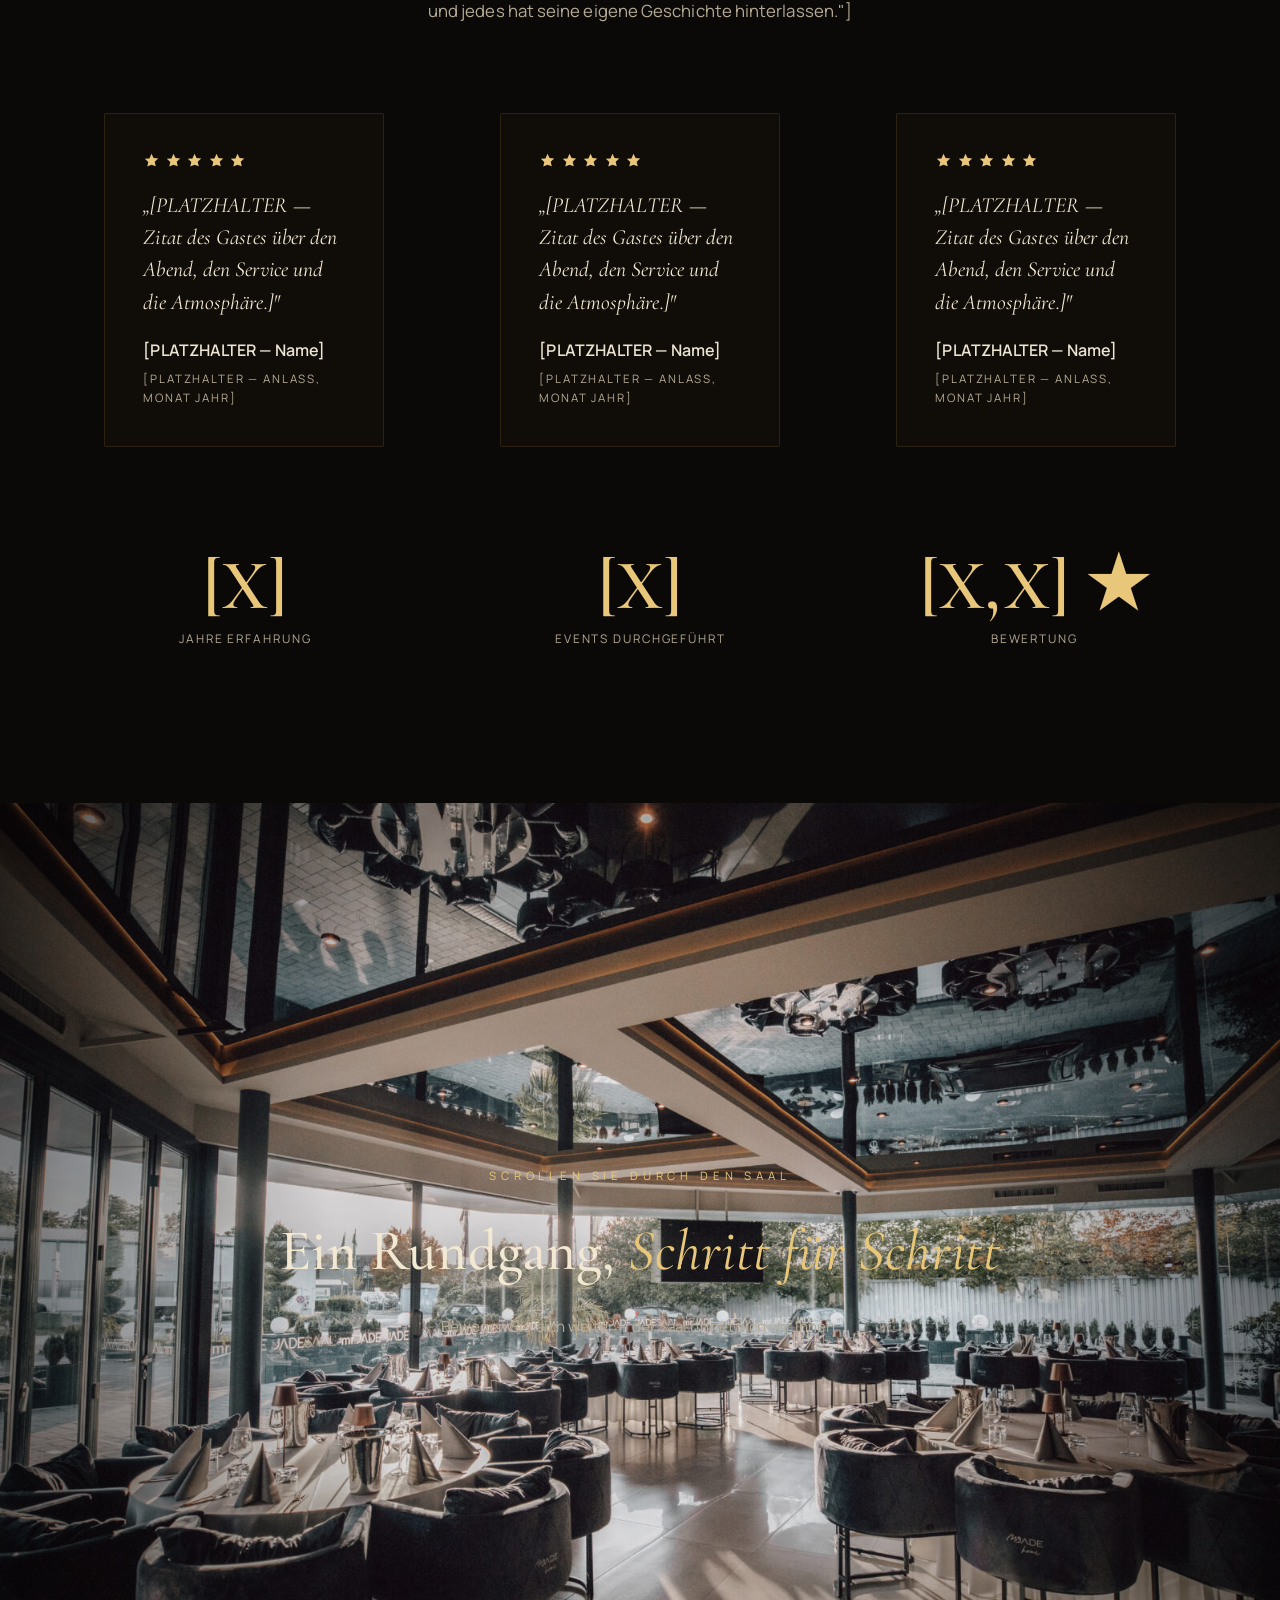
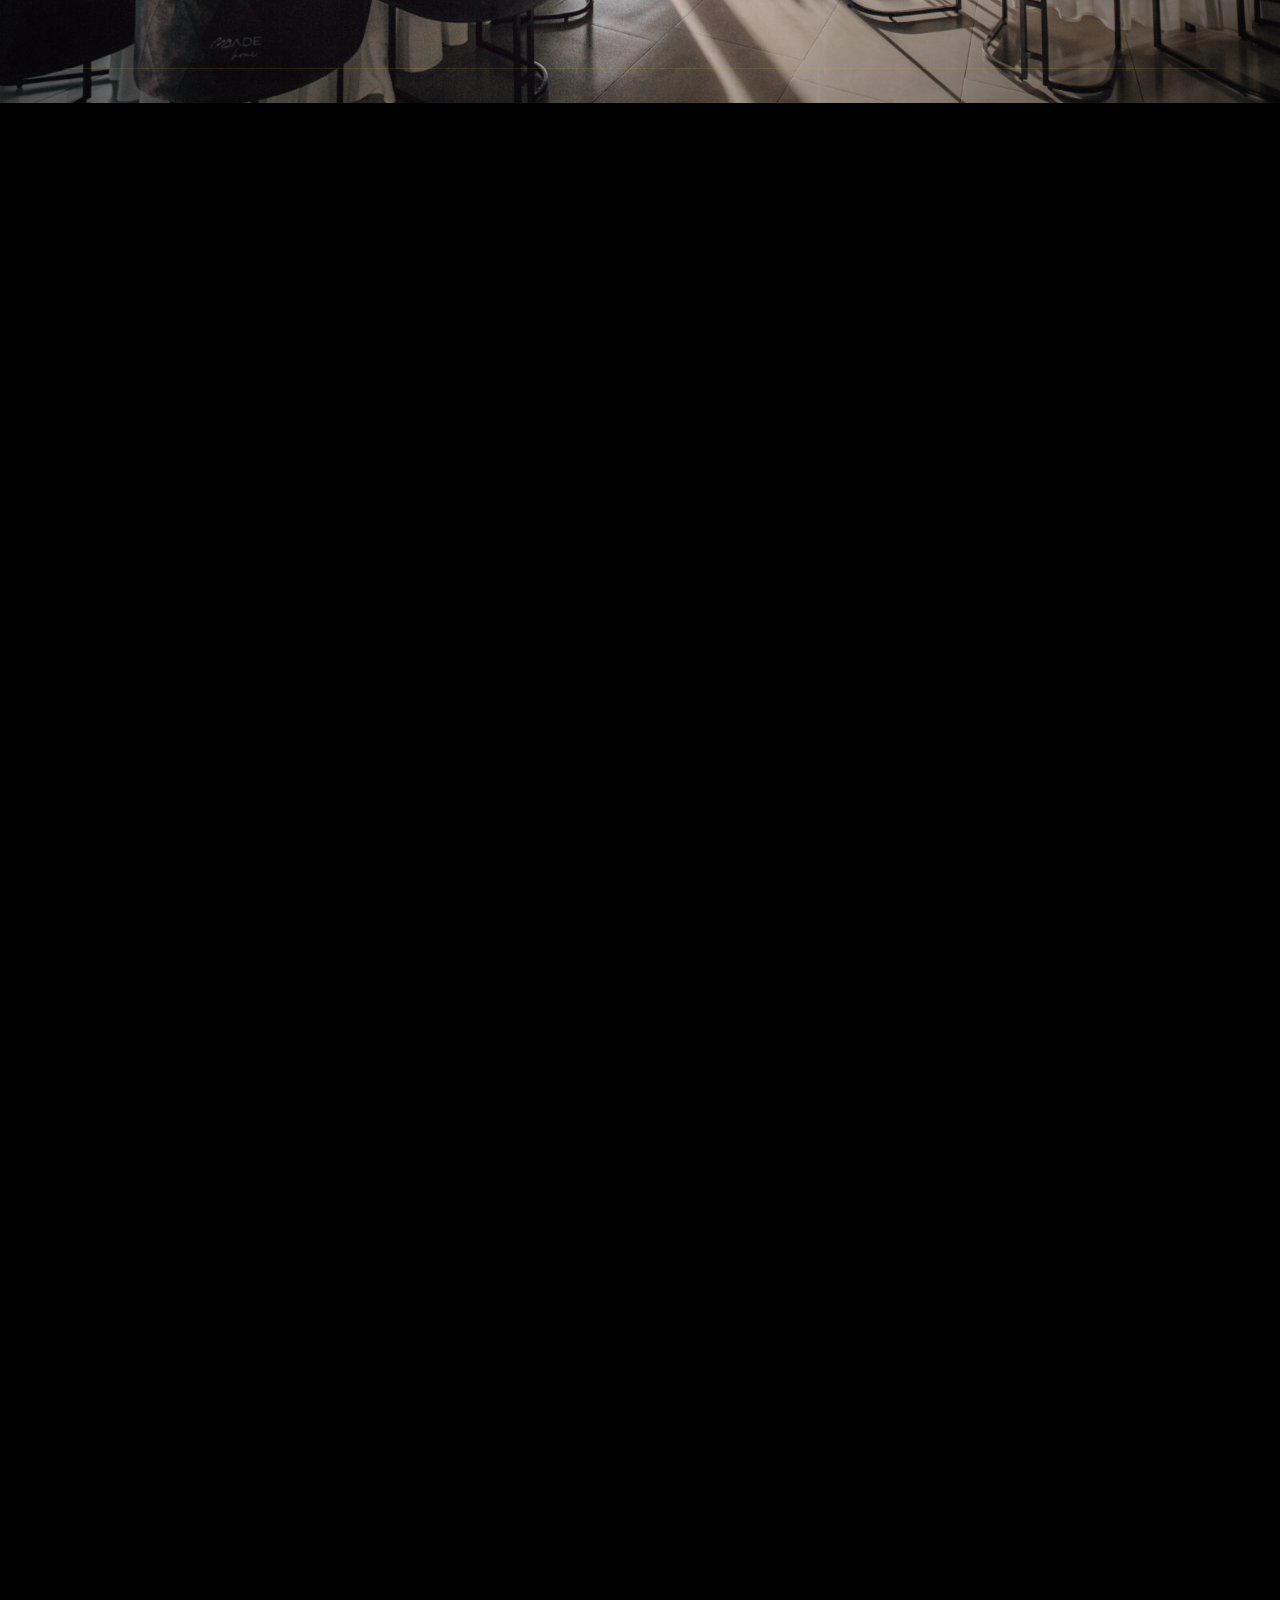
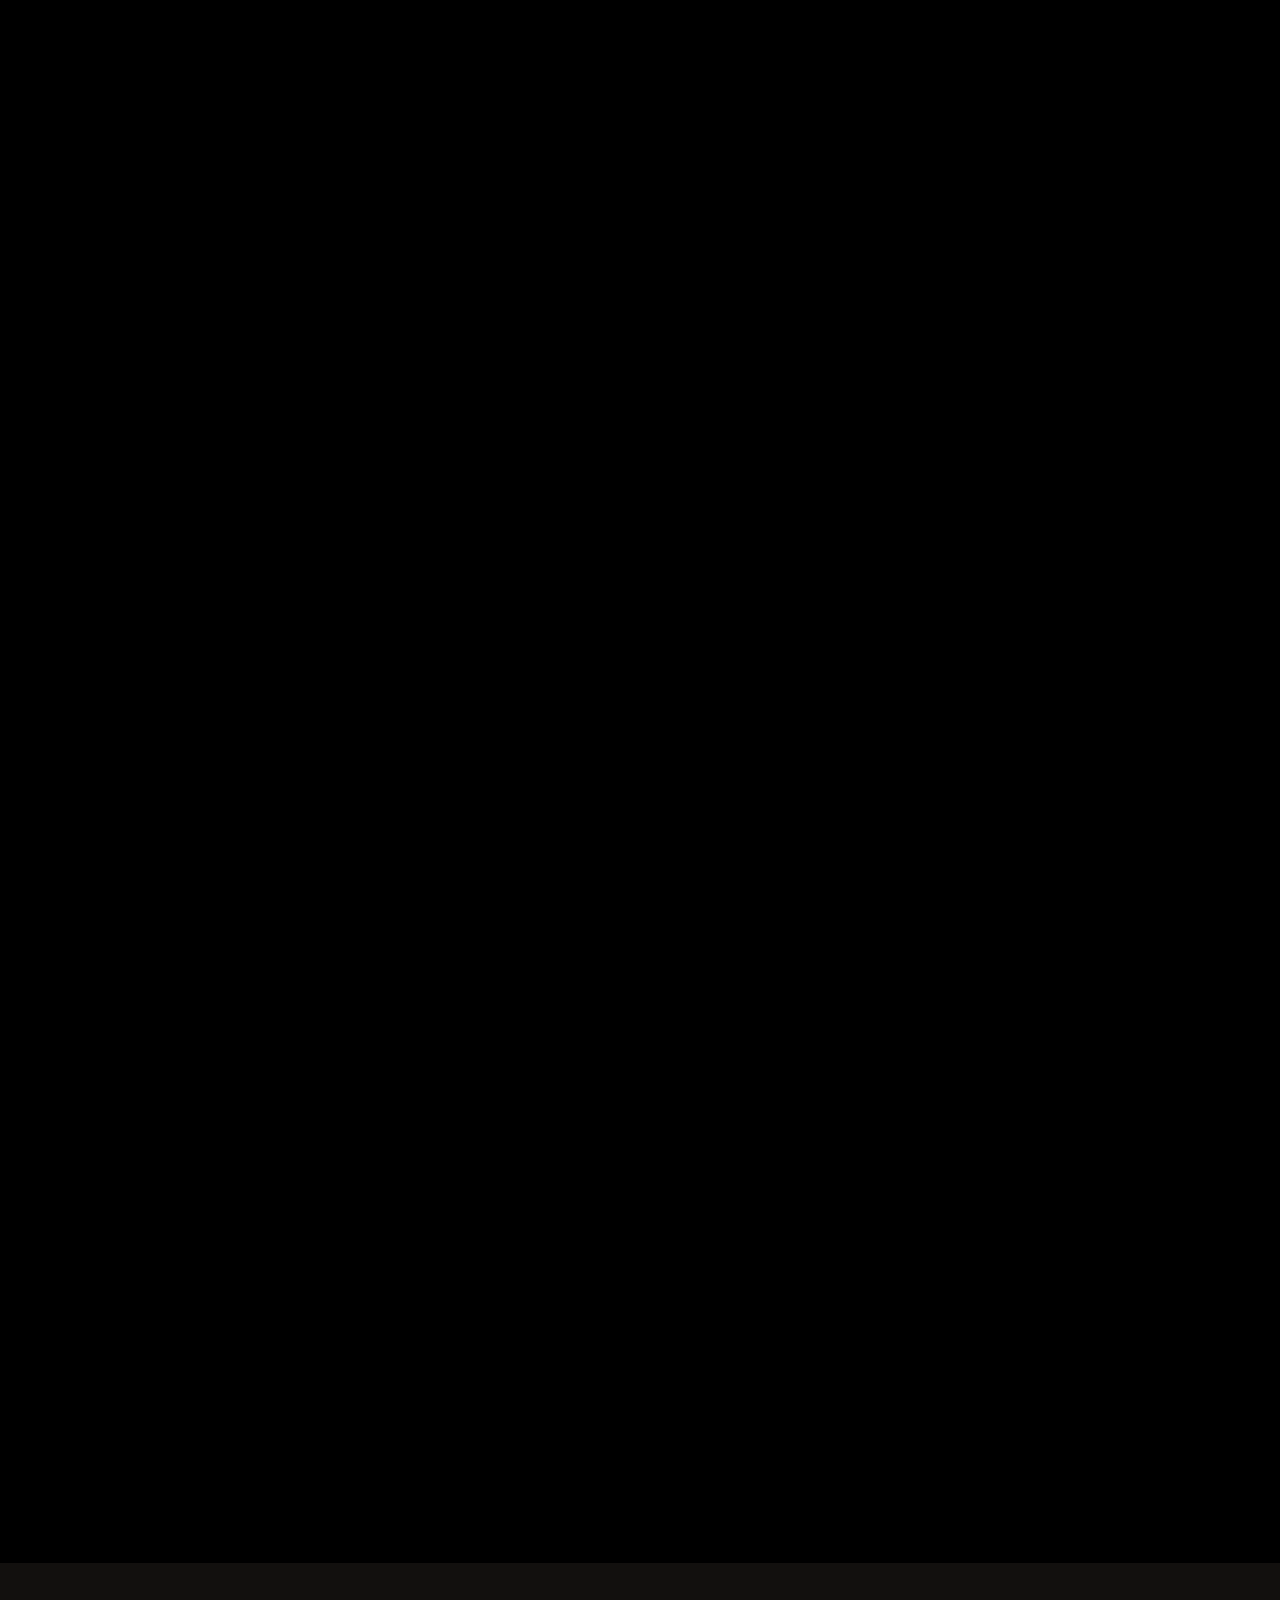
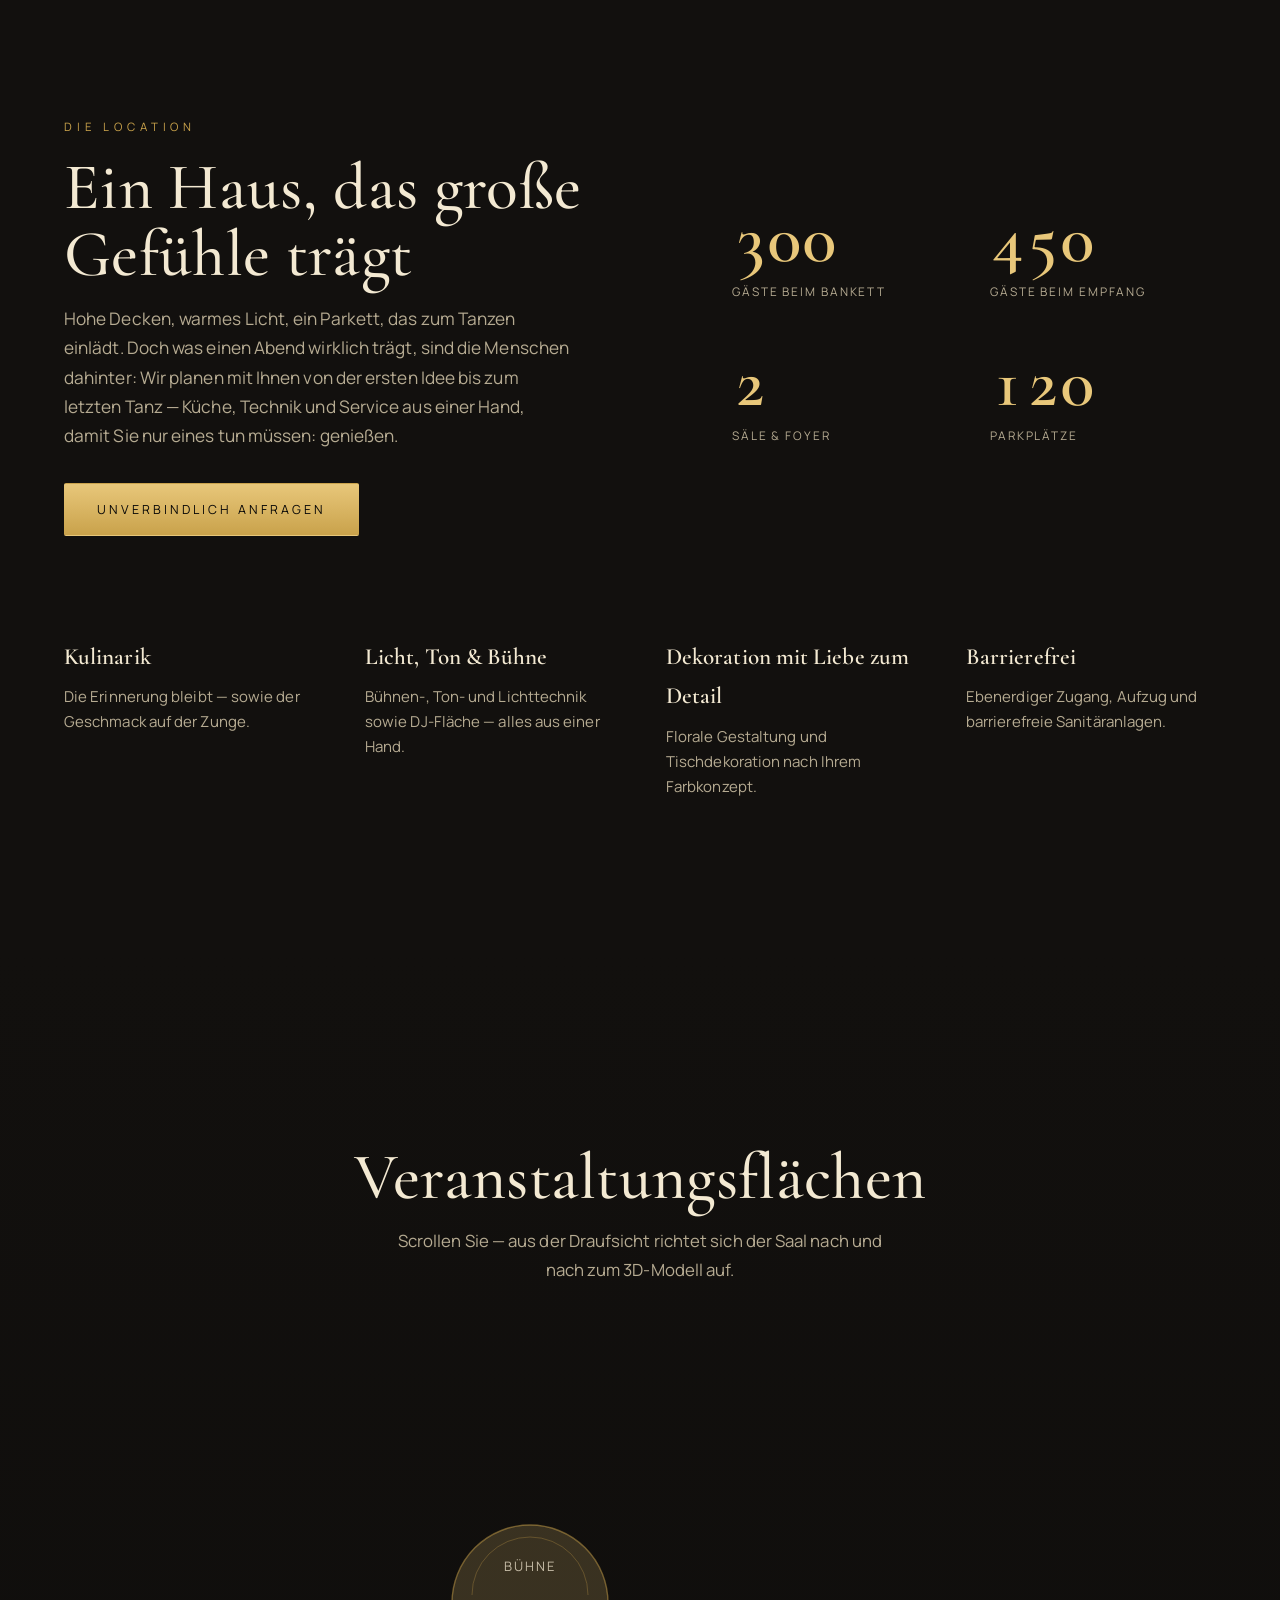
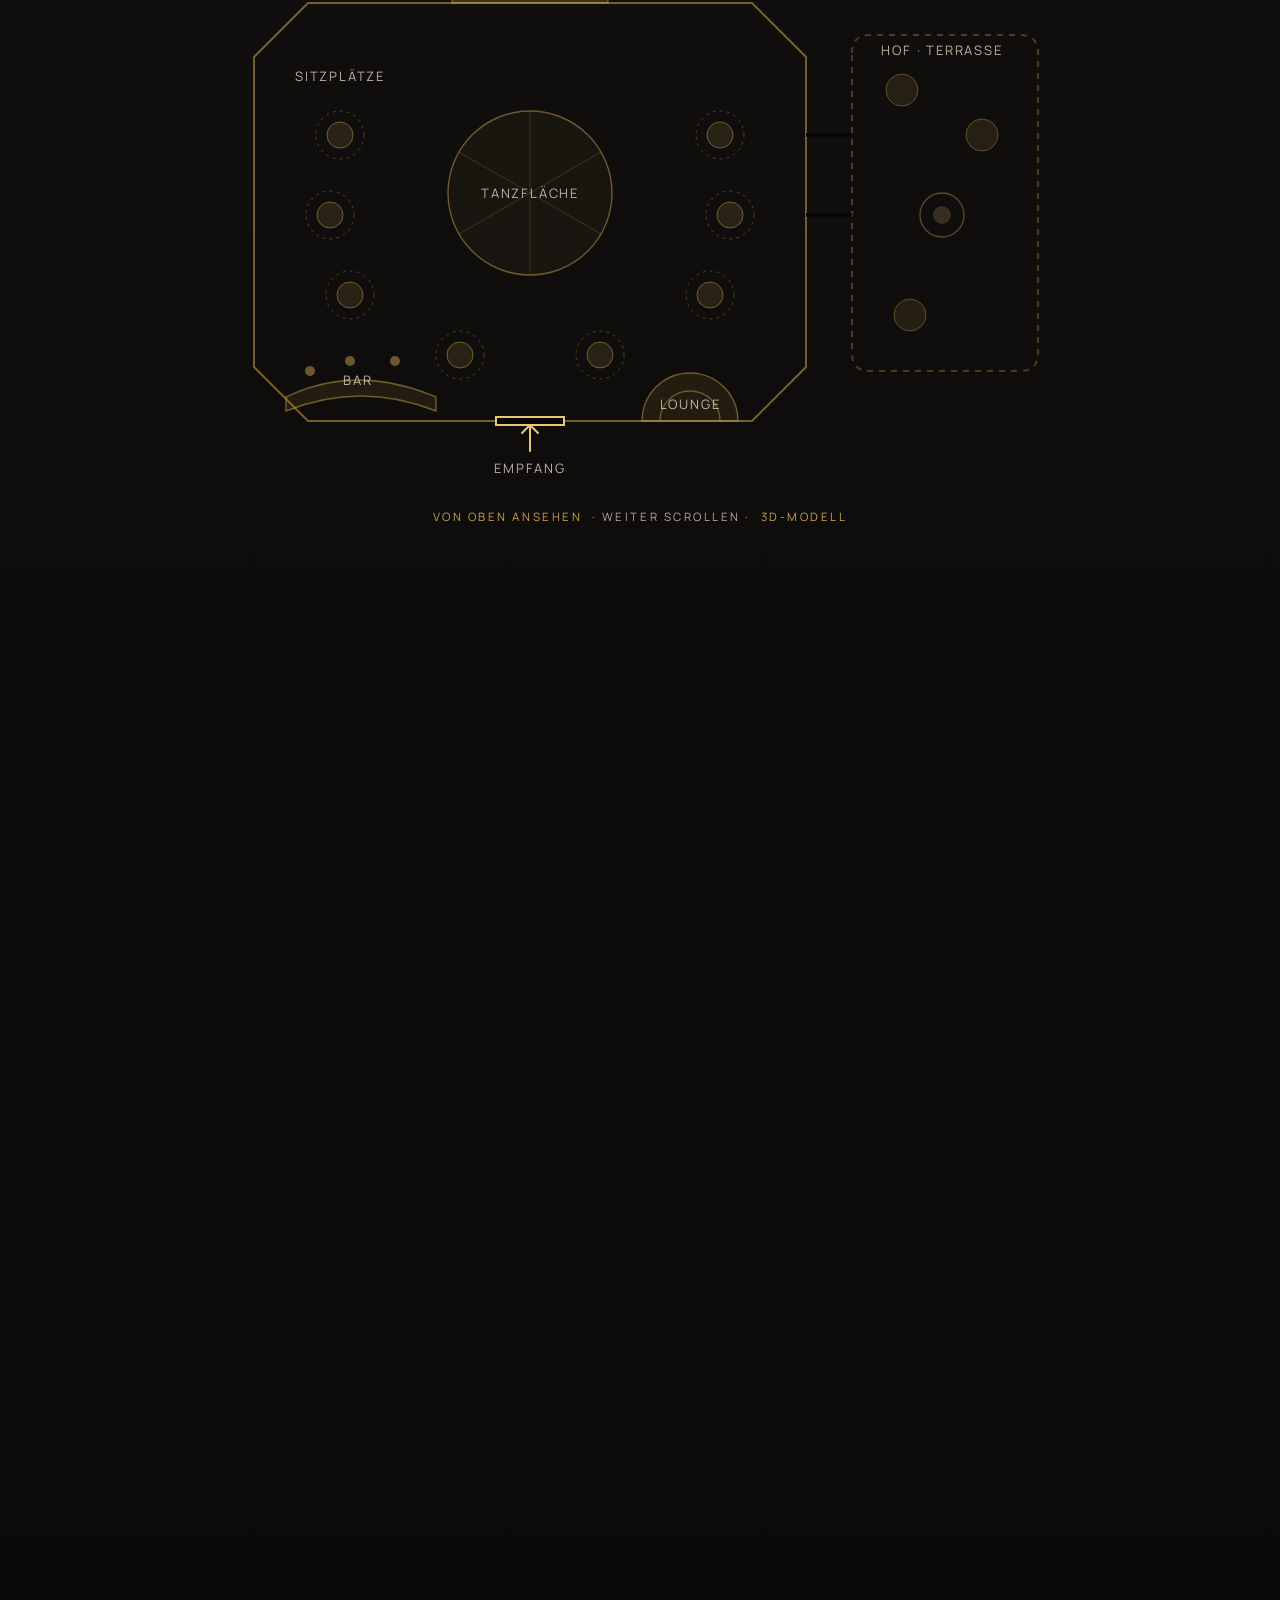
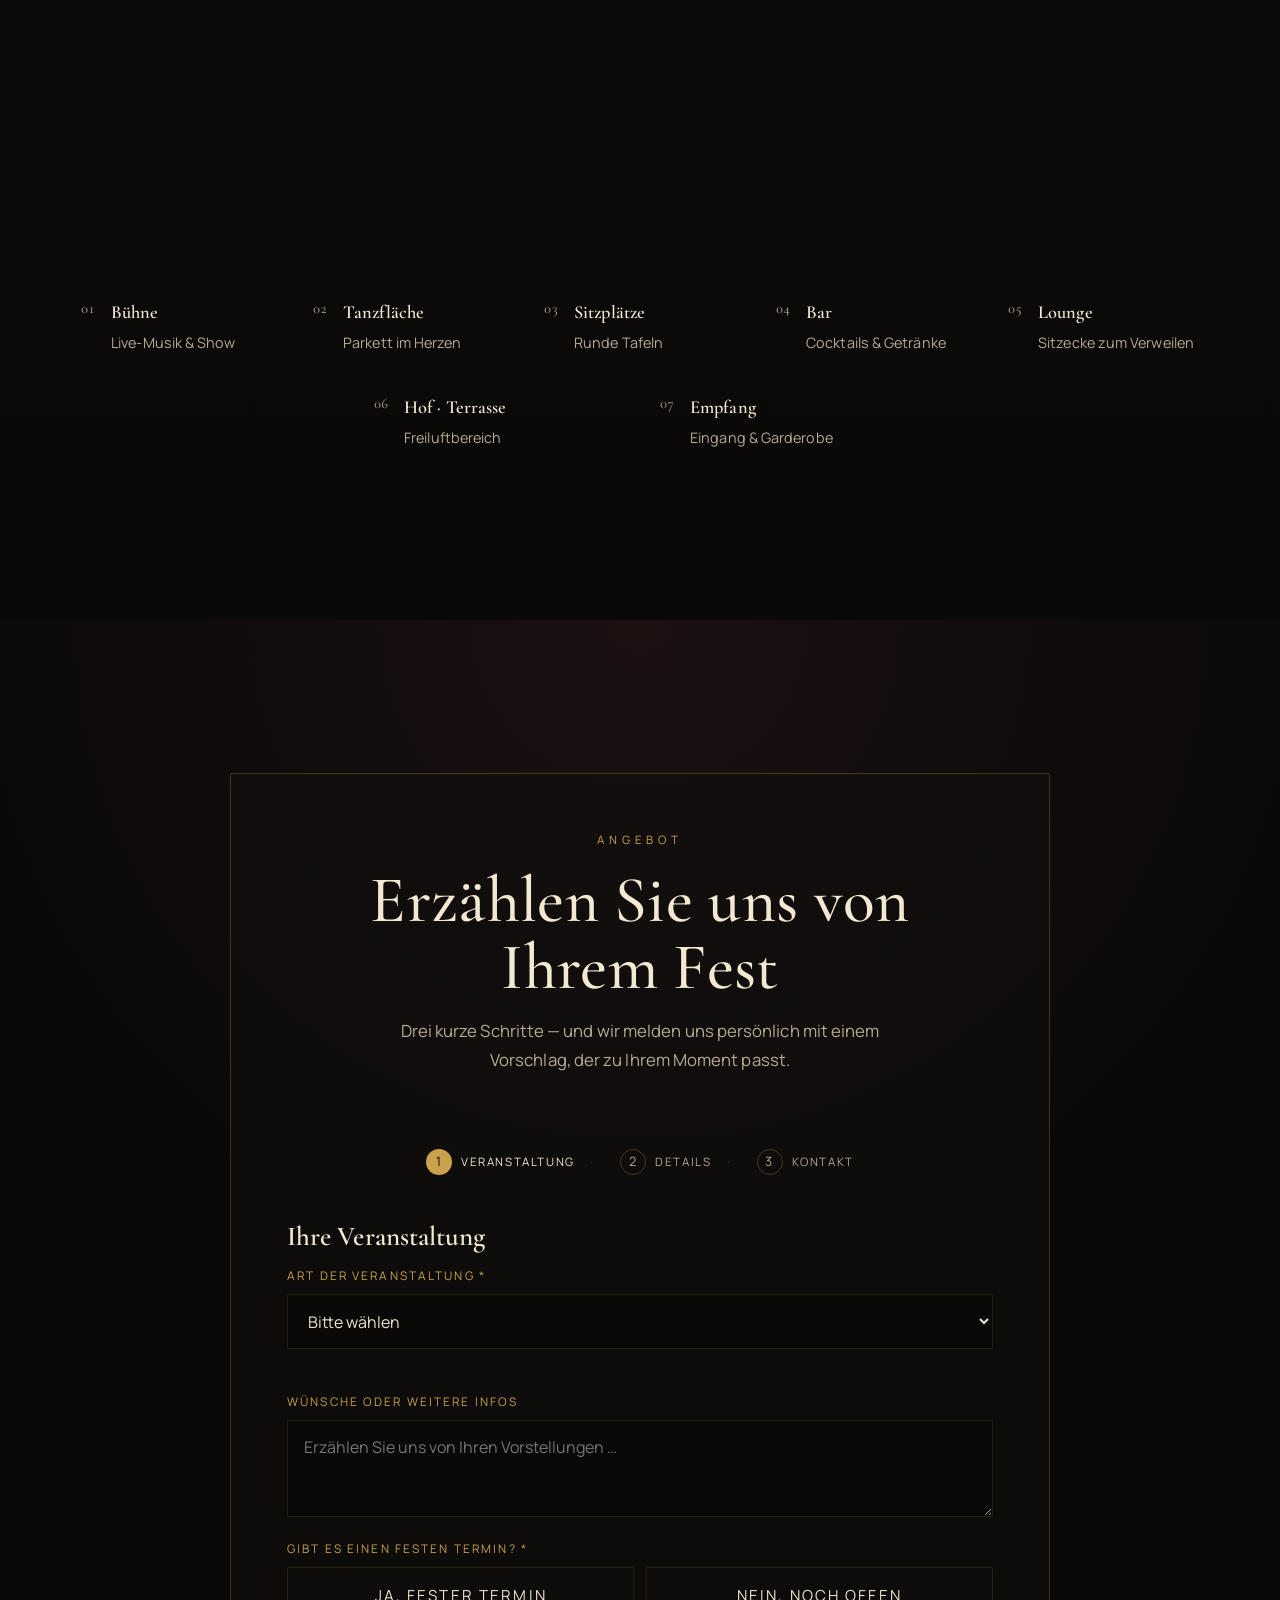
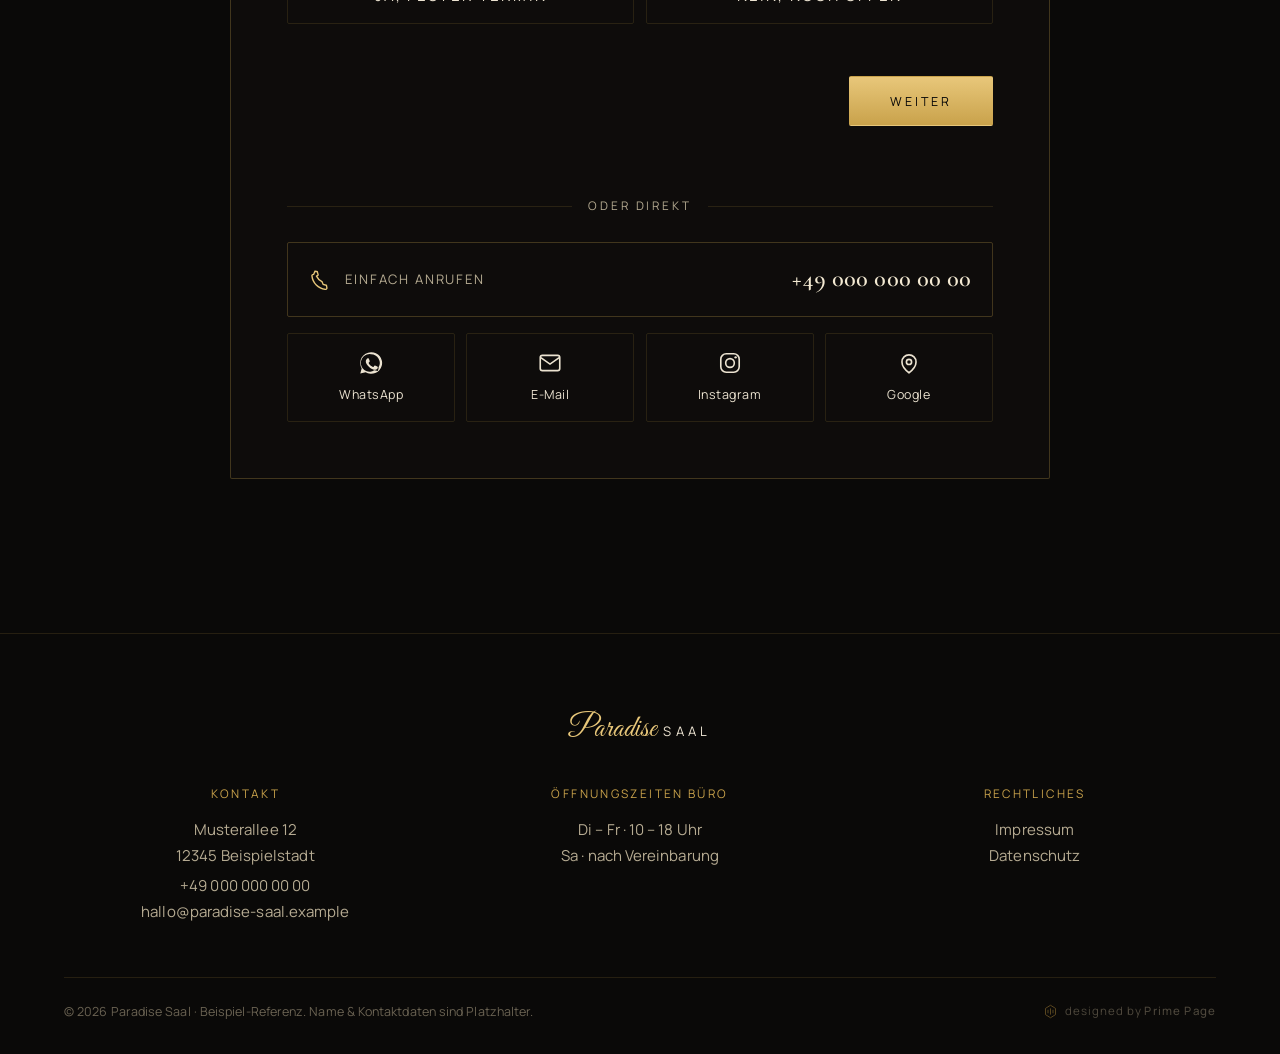
==== commit bcc0e9a4: "Add social-proof section (testimonials + trust stats) New "Stimmen" section after the story block: g" ====
--- a/index.html
+++ b/index.html
@@ -187,6 +187,72 @@
   </div>
 </section>
 
+<!-- ============ SOCIAL PROOF / STIMMEN ============ -->
+<section class="proof" id="stimmen">
+  <div class="section-head">
+    <p class="eyebrow eyebrow--center">Vertrauen</p>
+    <h2 class="section-title">Was unsere Gäste erzählen</h2>
+    <p class="section-sub">[PLATZHALTER — kurzer Einleitungssatz, z. B. „Über 500 Feste — und jedes hat seine eigene Geschichte hinterlassen."]</p>
+  </div>
+
+  <div class="proof__grid">
+    <!-- Testimonial 1 -->
+    <figure class="tcard">
+      <div class="stars" role="img" aria-label="5 von 5 Sternen">
+        <svg viewBox="0 0 24 24" aria-hidden="true"><path d="M12 2.5l2.9 6.1 6.6.6-5 4.4 1.5 6.5L12 17.9 6 20.6l1.5-6.5-5-4.4 6.6-.6z"/></svg>
+        <svg viewBox="0 0 24 24" aria-hidden="true"><path d="M12 2.5l2.9 6.1 6.6.6-5 4.4 1.5 6.5L12 17.9 6 20.6l1.5-6.5-5-4.4 6.6-.6z"/></svg>
+        <svg viewBox="0 0 24 24" aria-hidden="true"><path d="M12 2.5l2.9 6.1 6.6.6-5 4.4 1.5 6.5L12 17.9 6 20.6l1.5-6.5-5-4.4 6.6-.6z"/></svg>
+        <svg viewBox="0 0 24 24" aria-hidden="true"><path d="M12 2.5l2.9 6.1 6.6.6-5 4.4 1.5 6.5L12 17.9 6 20.6l1.5-6.5-5-4.4 6.6-.6z"/></svg>
+        <svg viewBox="0 0 24 24" aria-hidden="true"><path d="M12 2.5l2.9 6.1 6.6.6-5 4.4 1.5 6.5L12 17.9 6 20.6l1.5-6.5-5-4.4 6.6-.6z"/></svg>
+      </div>
+      <blockquote class="tcard__quote">„[PLATZHALTER — Zitat des Gastes über den Abend, den Service und die Atmosphäre.]"</blockquote>
+      <figcaption class="tcard__by">
+        <span class="tcard__name">[PLATZHALTER — Name]</span>
+        <span class="tcard__meta">[PLATZHALTER — Anlass, Monat Jahr]</span>
+      </figcaption>
+    </figure>
+
+    <!-- Testimonial 2 -->
+    <figure class="tcard">
+      <div class="stars" role="img" aria-label="5 von 5 Sternen">
+        <svg viewBox="0 0 24 24" aria-hidden="true"><path d="M12 2.5l2.9 6.1 6.6.6-5 4.4 1.5 6.5L12 17.9 6 20.6l1.5-6.5-5-4.4 6.6-.6z"/></svg>
+        <svg viewBox="0 0 24 24" aria-hidden="true"><path d="M12 2.5l2.9 6.1 6.6.6-5 4.4 1.5 6.5L12 17.9 6 20.6l1.5-6.5-5-4.4 6.6-.6z"/></svg>
+        <svg viewBox="0 0 24 24" aria-hidden="true"><path d="M12 2.5l2.9 6.1 6.6.6-5 4.4 1.5 6.5L12 17.9 6 20.6l1.5-6.5-5-4.4 6.6-.6z"/></svg>
+        <svg viewBox="0 0 24 24" aria-hidden="true"><path d="M12 2.5l2.9 6.1 6.6.6-5 4.4 1.5 6.5L12 17.9 6 20.6l1.5-6.5-5-4.4 6.6-.6z"/></svg>
+        <svg viewBox="0 0 24 24" aria-hidden="true"><path d="M12 2.5l2.9 6.1 6.6.6-5 4.4 1.5 6.5L12 17.9 6 20.6l1.5-6.5-5-4.4 6.6-.6z"/></svg>
+      </div>
+      <blockquote class="tcard__quote">„[PLATZHALTER — Zitat des Gastes über den Abend, den Service und die Atmosphäre.]"</blockquote>
+      <figcaption class="tcard__by">
+        <span class="tcard__name">[PLATZHALTER — Name]</span>
+        <span class="tcard__meta">[PLATZHALTER — Anlass, Monat Jahr]</span>
+      </figcaption>
+    </figure>
+
+    <!-- Testimonial 3 -->
+    <figure class="tcard">
+      <div class="stars" role="img" aria-label="5 von 5 Sternen">
+        <svg viewBox="0 0 24 24" aria-hidden="true"><path d="M12 2.5l2.9 6.1 6.6.6-5 4.4 1.5 6.5L12 17.9 6 20.6l1.5-6.5-5-4.4 6.6-.6z"/></svg>
+        <svg viewBox="0 0 24 24" aria-hidden="true"><path d="M12 2.5l2.9 6.1 6.6.6-5 4.4 1.5 6.5L12 17.9 6 20.6l1.5-6.5-5-4.4 6.6-.6z"/></svg>
+        <svg viewBox="0 0 24 24" aria-hidden="true"><path d="M12 2.5l2.9 6.1 6.6.6-5 4.4 1.5 6.5L12 17.9 6 20.6l1.5-6.5-5-4.4 6.6-.6z"/></svg>
+        <svg viewBox="0 0 24 24" aria-hidden="true"><path d="M12 2.5l2.9 6.1 6.6.6-5 4.4 1.5 6.5L12 17.9 6 20.6l1.5-6.5-5-4.4 6.6-.6z"/></svg>
+        <svg viewBox="0 0 24 24" aria-hidden="true"><path d="M12 2.5l2.9 6.1 6.6.6-5 4.4 1.5 6.5L12 17.9 6 20.6l1.5-6.5-5-4.4 6.6-.6z"/></svg>
+      </div>
+      <blockquote class="tcard__quote">„[PLATZHALTER — Zitat des Gastes über den Abend, den Service und die Atmosphäre.]"</blockquote>
+      <figcaption class="tcard__by">
+        <span class="tcard__name">[PLATZHALTER — Name]</span>
+        <span class="tcard__meta">[PLATZHALTER — Anlass, Monat Jahr]</span>
+      </figcaption>
+    </figure>
+  </div>
+
+  <!-- Kennzahlen-Leiste (gleicher Stil wie 300/450) -->
+  <ul class="proof-stats">
+    <li class="stat"><span class="stat__num">[X]</span><span class="stat__label">Jahre Erfahrung</span></li>
+    <li class="stat"><span class="stat__num">[X]</span><span class="stat__label">Events durchgeführt</span></li>
+    <li class="stat"><span class="stat__num">[X,X]&nbsp;★</span><span class="stat__label">Bewertung</span></li>
+  </ul>
+</section>
+
 <!-- ============ RUNDGANG (Scroll-Video) ============ -->
 <section class="rundgang" id="rundgang">
   <div class="rundgang__sticky">
--- a/css/styles.css
+++ b/css/styles.css
@@ -325,6 +325,39 @@
 .story__text p{ color:var(--ink-dim); font-size:1.08rem; line-height:1.8; max-width:46ch; margin:0 0 1.3rem; }
 .story__sig{ margin-top:1.8rem !important; }
 .story__sig-script{ font-family:var(--script); color:var(--gold-bright); font-size:2.4rem; line-height:1; }
+
+/* ============================================================
+   SOCIAL PROOF / STIMMEN
+   ============================================================ */
+.proof{ padding:clamp(6rem,12vw,11rem) var(--pad); background:var(--noir); }
+.proof__grid{
+  max-width:var(--maxw); margin:0 auto;
+  display:grid; grid-template-columns:repeat(3,1fr); gap:clamp(1.5rem,3vw,2.25rem);
+}
+.tcard{
+  display:flex; flex-direction:column; gap:1.2rem;
+  padding:clamp(1.75rem,3vw,2.4rem);
+  border:1px solid var(--line-soft); border-radius:var(--r);
+  background:rgba(201,162,75,.03);
+  transition:border-color .4s ease, transform .5s cubic-bezier(.16,.8,.24,1);
+}
+.tcard:hover{ border-color:var(--line); transform:translateY(-4px); }
+.stars{ display:flex; gap:.28rem; color:var(--gold-bright); }
+.stars svg{ width:17px; height:17px; fill:currentColor; }
+.tcard__quote{
+  margin:0; font-family:var(--serif); font-style:italic; font-weight:500;
+  font-size:1.35rem; line-height:1.5; color:var(--champagne);
+}
+.tcard__by{ margin-top:auto; display:flex; flex-direction:column; gap:.25rem; }
+.tcard__name{ font-family:var(--sans); font-weight:600; color:var(--ink); }
+.tcard__meta{ font-size:.72rem; letter-spacing:.16em; text-transform:uppercase; color:var(--ink-dim); }
+
+.proof-stats{
+  list-style:none; margin:clamp(3.5rem,7vw,6rem) auto 0; padding:0;
+  max-width:var(--maxw); display:grid; grid-template-columns:repeat(3,1fr);
+  gap:2rem; text-align:center;
+}
+.proof-stats .stat{ text-align:center; }
 
 /* ============================================================
    RUNDGANG (Scroll-Video)
@@ -755,21 +788,39 @@
 @media (max-width:760px){
   .nav__links{ display:none; }
   .nav__burger{ display:flex; }
-  .gallery-grid{ grid-template-columns:repeat(2,1fr); grid-auto-rows:160px; }
+  .gallery-grid{ grid-template-columns:repeat(2,1fr); grid-auto-rows:150px; gap:10px; }
   .gtile--wide{ grid-column:span 2; }
   .form__row{ grid-template-columns:1fr; }
-  .footer__cols{ grid-template-columns:1fr; }
+  .footer__cols{ grid-template-columns:1fr; gap:2.4rem; }
   .footer__bar{ flex-direction:column; text-align:center; }
   .checks{ grid-template-columns:1fr; }
+  .proof__grid{ grid-template-columns:1fr; }
   .wizard__nav .btn{ min-width:7rem; }
   .contact-channels{ grid-template-columns:repeat(2,1fr); }
-  .contact-call__num{ margin-left:0; font-size:1.3rem; }
-  .rundgang__spacer{ height:260vh; }
+  .contact-call{ flex-direction:column; align-items:flex-start; gap:.4rem; }
+  .contact-call__num{ margin-left:0; font-size:1.35rem; }
+  .rundgang__spacer{ height:220vh; }
+
+  /* weniger Leerraum / kürzere Wege auf dem Handy */
+  .anlaesse, .galerie, .location, .floorplan, .kontakt{
+    padding-top:clamp(3.5rem,11vw,5.5rem); padding-bottom:clamp(3.5rem,11vw,5.5rem);
+  }
+  .story{ padding-top:clamp(2.5rem,9vw,4rem); padding-bottom:clamp(2.5rem,9vw,4rem); }
+  .section-head{ margin-bottom:clamp(2rem,7vw,3rem); }
+
+  /* 3D-Raumplan: kompakter, kürzerer Scroll */
+  .fp3d{ height:165vh; }
+  .fp3d__sticky{ min-height:82vh; }
+  .saal3d{ --h:44px; }
+  .saal3d__hint{ font-size:.66rem; letter-spacing:.12em; gap:.4rem; padding-inline:1rem; }
 }
 @media (max-width:460px){
   .anlaesse__grid{ grid-template-columns:1fr; }
-  .stats{ grid-template-columns:1fr 1fr; }
+  .stats{ grid-template-columns:1fr 1fr; gap:1.75rem 1.25rem; }
+  .proof-stats{ grid-template-columns:1fr; gap:2rem; }
   .features{ grid-template-columns:1fr; }
+  .hero__frame{ padding:2.75rem 1.25rem; }
+  .btn{ --bx:1.4rem; letter-spacing:.16em; }
 }
 
 /* Reduced motion */
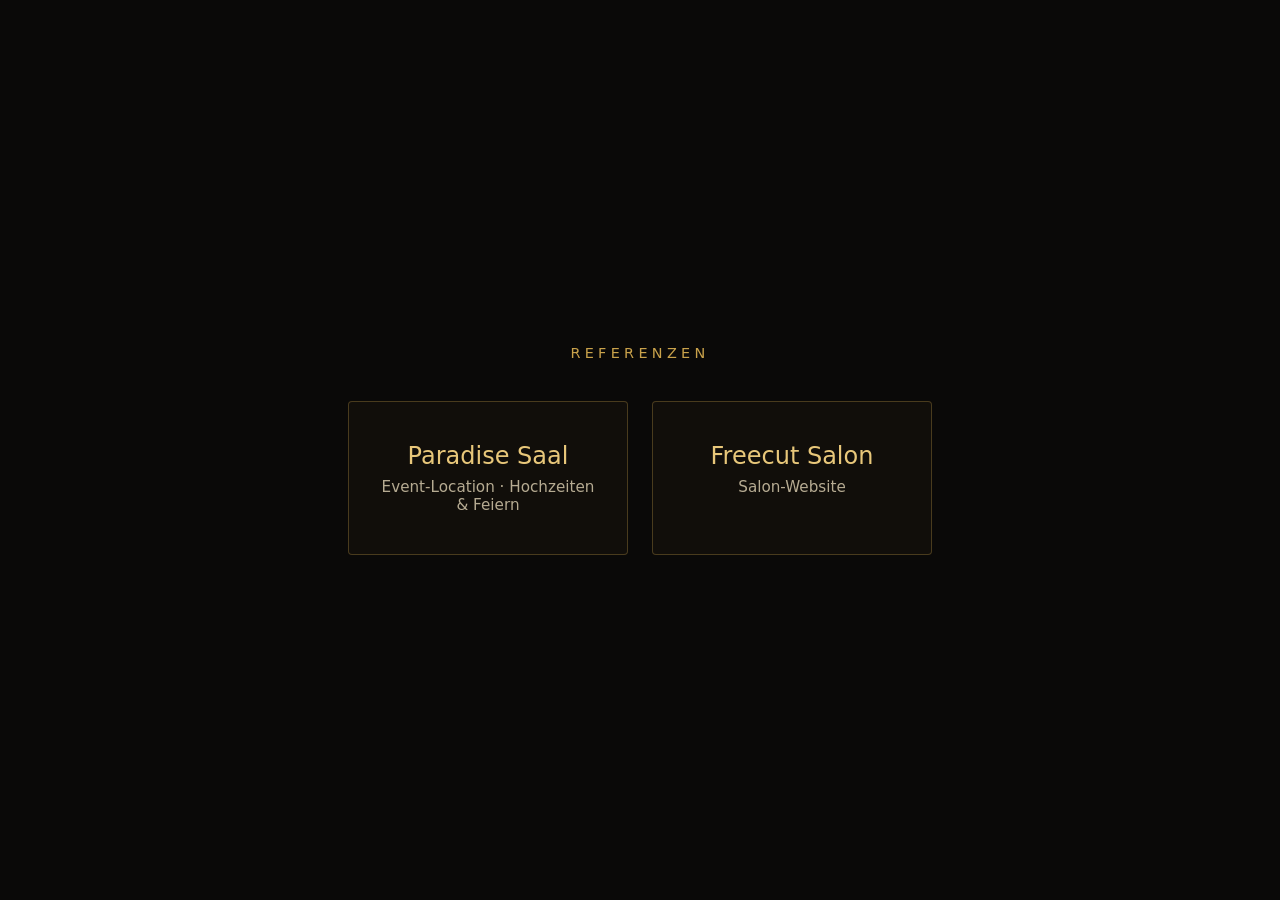
==== commit e4a422e6: "Publish both reference sites via GitHub Pages (subfolders + landing)" ====
--- a/index.html
+++ b/index.html
@@ -3,674 +3,27 @@
 <head>
 <meta charset="UTF-8">
 <meta name="viewport" content="width=device-width, initial-scale=1">
-<title>Paradise Saal — Event Location für Hochzeiten & Feiern</title>
-<link rel="icon" href="data:image/svg+xml,%3Csvg xmlns='http://www.w3.org/2000/svg' viewBox='0 0 32 32'%3E%3Crect width='32' height='32' rx='4' fill='%230a0908'/%3E%3Crect x='4' y='4' width='24' height='24' rx='2' fill='none' stroke='%23c9a24b' stroke-width='1'/%3E%3Ctext x='16' y='22' font-family='Georgia,serif' font-size='15' fill='%23e8c77a' text-anchor='middle'%3EPS%3C/text%3E%3C/svg%3E">
-<meta name="description" content="Paradise Saal — die elegante Event-Location für Hochzeiten, Firmenevents, Geburtstage, Abschlussbälle und Silvester. Ein Saal in Gold und Schwarz für unvergessliche Feste.">
-<link rel="preload" href="assets/fonts/cormorant-garamond-600-normal-latin.woff2" as="font" type="font/woff2" crossorigin>
-<link rel="preload" href="assets/fonts/manrope-400-normal-latin.woff2" as="font" type="font/woff2" crossorigin>
-<link rel="preload" href="assets/fonts/great-vibes-400-normal-latin.woff2" as="font" type="font/woff2" crossorigin>
-<link rel="stylesheet" href="assets/fonts/fonts.css">
-<link rel="stylesheet" href="css/styles.css">
+<title>Referenzen</title>
+<style>
+  :root{ --noir:#0a0908; --gold:#c9a24b; --gold-bright:#e8c77a; --ink:#ece3d1; --dim:#b6ab92; }
+  *{ box-sizing:border-box; } html,body{ margin:0; height:100%; }
+  body{ background:var(--noir); color:var(--ink); font-family:system-ui,-apple-system,sans-serif;
+    display:flex; flex-direction:column; align-items:center; justify-content:center; gap:2.5rem; padding:2rem; text-align:center; }
+  h1{ font-weight:400; letter-spacing:.3em; text-transform:uppercase; font-size:.9rem; color:var(--gold); margin:0; }
+  .grid{ display:flex; gap:1.5rem; flex-wrap:wrap; justify-content:center; }
+  a.card{ display:block; width:280px; max-width:80vw; padding:2.5rem 2rem; text-decoration:none; color:var(--ink);
+    border:1px solid rgba(201,162,75,.3); border-radius:4px; background:rgba(201,162,75,.04);
+    transition:transform .3s ease, border-color .3s ease; }
+  a.card:hover{ transform:translateY(-6px); border-color:var(--gold); }
+  .card h2{ margin:0 0 .5rem; font-weight:500; font-size:1.5rem; color:var(--gold-bright); }
+  .card p{ margin:0; color:var(--dim); font-size:.95rem; }
+</style>
 </head>
 <body>
-
-<!-- ============ NAV ============ -->
-<header class="nav" id="nav">
-  <a class="nav__brand" href="#top">
-    <span class="nav__brand-script">Paradise</span><span class="nav__brand-sans">SAAL</span>
-  </a>
-  <nav class="nav__links" aria-label="Hauptnavigation">
-    <a href="#anlaesse">Anlässe</a>
-    <a href="#galerie">Galerie</a>
-    <a href="#rundgang">Der Saal</a>
-    <a href="#raumplan">Raumplan</a>
-    <a href="#kontakt" class="nav__cta">Angebot anfordern</a>
-  </nav>
-  <button class="nav__burger" aria-label="Menü öffnen" aria-expanded="false" aria-controls="mobileMenu">
-    <span></span><span></span>
-  </button>
-</header>
-<div class="mobile-menu" id="mobileMenu" hidden>
-  <a href="#anlaesse">Anlässe</a>
-  <a href="#galerie">Galerie</a>
-  <a href="#rundgang">Der Saal</a>
-  <a href="#raumplan">Raumplan</a>
-  <a href="#kontakt">Angebot anfordern</a>
-</div>
-
-<!-- ============ HERO ============ -->
-<section class="hero" id="top">
-  <div class="hero__bg" aria-hidden="true">
-    <img class="parallax" data-speed="0.06" data-scale="1.14" src="assets/img/venue-panorama.jpg" alt="" fetchpriority="high">
+  <h1>Referenzen</h1>
+  <div class="grid">
+    <a class="card" href="paradise-saal/"><h2>Paradise Saal</h2><p>Event-Location · Hochzeiten &amp; Feiern</p></a>
+    <a class="card" href="freecut-salon/"><h2>Freecut Salon</h2><p>Salon-Website</p></a>
   </div>
-  <div class="hero__glow" aria-hidden="true"></div>
-  <div class="hero__frame">
-    <div class="hero__inner">
-      <p class="eyebrow eyebrow--center">Event Location · seit 1998</p>
-      <h1 class="hero__title">
-        <span class="hero__script">Manche Abende</span>
-        <span class="hero__serif">vergisst man nie</span>
-        <span class="hero__script hero__script--sm">bei uns beginnen sie</span>
-      </h1>
-      <p class="hero__lede">
-        Warmes Licht, glänzendes Parkett und die Menschen, die man liebt.
-        Im Paradise Saal wird aus einem Fest eine Erinnerung fürs Leben.
-      </p>
-      <div class="hero__actions">
-        <a href="#kontakt" class="btn btn--gold">Termin anfragen</a>
-        <a href="#galerie" class="btn btn--ghost">Galerie ansehen</a>
-      </div>
-    </div>
-  </div>
-  <a href="#anlaesse" class="hero__scroll" aria-label="Weiter scrollen">
-    <span></span>
-  </a>
-</section>
-
-<!-- ============ ANLÄSSE / ANGEBOTE ============ -->
-<section class="anlaesse" id="anlaesse">
-  <div class="section-head">
-    <p class="eyebrow eyebrow--center">Ihre Anlässe</p>
-    <h2 class="section-title">Jeder Anlass verdient seinen großen Moment</h2>
-    <p class="section-sub">Ob das Ja-Wort, der runde Geburtstag oder die Nacht, in der das neue Jahr beginnt — wir geben Ihrem Fest den Rahmen, den es verdient.</p>
-  </div>
-
-  <div class="anlaesse__grid">
-    <!-- Hochzeiten -->
-    <article class="occ">
-      <span class="occ__icon" aria-hidden="true">
-        <svg viewBox="0 0 24 24" fill="none" stroke="currentColor" stroke-width="1.4"><circle cx="8.5" cy="14" r="5.2"/><circle cx="15.5" cy="14" r="5.2"/><path d="M6.4 8.6 8.5 5l2.1 3.6M13.4 8.6 15.5 5l2.1 3.6"/></svg>
-      </span>
-      <h3 class="occ__title">Hochzeiten</h3>
-      <p class="occ__text">Vom ersten Blick bis zum letzten Tanz. Ihr schönster Tag, an einem einzigen Ort — getragen von Menschen, die jedes Detail lieben.</p>
-    </article>
-    <!-- Abschlussbälle -->
-    <article class="occ">
-      <span class="occ__icon" aria-hidden="true">
-        <svg viewBox="0 0 24 24" fill="none" stroke="currentColor" stroke-width="1.4"><path d="M12 4 2.5 8.5 12 13l9.5-4.5L12 4Z"/><path d="M6.5 10.5V15c0 1.4 2.5 2.5 5.5 2.5s5.5-1.1 5.5-2.5v-4.5"/><path d="M21.5 8.5V14"/></svg>
-      </span>
-      <h3 class="occ__title">Abschlussbälle</h3>
-      <p class="occ__text">Der Abend, von dem der ganze Jahrgang noch Jahre später erzählt. Große Bühne, großes Licht, ein Auftritt für jeden.</p>
-    </article>
-    <!-- Firmenevents -->
-    <article class="occ">
-      <span class="occ__icon" aria-hidden="true">
-        <svg viewBox="0 0 24 24" fill="none" stroke="currentColor" stroke-width="1.4"><rect x="3" y="8" width="18" height="12" rx="1.5"/><path d="M8.5 8V6.2A2.2 2.2 0 0 1 10.7 4h2.6a2.2 2.2 0 0 1 2.2 2.2V8"/><path d="M3 13h18"/></svg>
-      </span>
-      <h3 class="occ__title">Firmenevents</h3>
-      <p class="occ__text">Wenn aus Kollegen ein Team wird. Galadinner, Jubiläum oder Weihnachtsfeier — repräsentativ inszeniert, bis ins letzte Detail durchdacht.</p>
-    </article>
-    <!-- Geburtstage -->
-    <article class="occ">
-      <span class="occ__icon" aria-hidden="true">
-        <svg viewBox="0 0 24 24" fill="none" stroke="currentColor" stroke-width="1.4"><path d="M4 20h16v-6a2 2 0 0 0-2-2H6a2 2 0 0 0-2 2v6Z"/><path d="M4 16h16"/><path d="M8 12V9m4 3V9m4 3V9"/><path d="M8 6.5c0 .8-.8 1.3-.8 1.3S6.4 7.3 6.4 6.5 8 5 8 5s0 .7 0 1.5Z" transform="translate(0.5 0)"/></svg>
-      </span>
-      <h3 class="occ__title">Geburtstage</h3>
-      <p class="occ__text">Ein Leben, das gefeiert werden will. Vom runden Jubeltag bis zur Sweet Sixteen — festlich gedeckt, ganz nach Ihrer Handschrift.</p>
-    </article>
-    <!-- Silvester -->
-    <article class="occ">
-      <span class="occ__icon" aria-hidden="true">
-        <svg viewBox="0 0 24 24" fill="none" stroke="currentColor" stroke-width="1.4"><path d="M12 3v3m0 12v3M3 12h3m12 0h3M5.6 5.6l2.1 2.1m8.6 8.6 2.1 2.1m0-12.8-2.1 2.1M7.7 16.3l-2.1 2.1"/><circle cx="12" cy="12" r="2.4"/></svg>
-      </span>
-      <h3 class="occ__title">Silvester</h3>
-      <p class="occ__text">Die letzten Minuten des Jahres, die schönsten. Menü, Musik und um Mitternacht der Himmel voller Feuerwerk.</p>
-    </article>
-    <!-- Taufe & Kommunion -->
-    <article class="occ">
-      <span class="occ__icon" aria-hidden="true">
-        <svg viewBox="0 0 24 24" fill="none" stroke="currentColor" stroke-width="1.4"><path d="M12 21c4-2.5 6.5-5.8 6.5-9.2A6.5 6.5 0 0 0 12 5a6.5 6.5 0 0 0-6.5 6.8C5.5 15.2 8 18.5 12 21Z"/><path d="M12 12.5V8m-2 2h4"/></svg>
-      </span>
-      <h3 class="occ__title">Taufe & Kommunion</h3>
-      <p class="occ__text">Die leisen, kostbaren Feste. Für die ganze Familie — herzlich, würdevoll und mit Raum für die schönen Momente.</p>
-    </article>
-    <!-- Jubiläen -->
-    <article class="occ">
-      <span class="occ__icon" aria-hidden="true">
-        <svg viewBox="0 0 24 24" fill="none" stroke="currentColor" stroke-width="1.4"><circle cx="12" cy="9.5" r="5.5"/><path d="M9 14.5 7.5 21l4.5-2.6L16.5 21 15 14.5"/><path d="M12 7v2.5l1.6 1"/></svg>
-      </span>
-      <h3 class="occ__title">Jubiläen</h3>
-      <p class="occ__text">Große Zahlen, große Gefühle. Goldene Hochzeit oder Firmenjubiläum — ein Abend, der einem ganzen Kapitel gerecht wird.</p>
-    </article>
-    <!-- Gala & Bälle -->
-    <article class="occ">
-      <span class="occ__icon" aria-hidden="true">
-        <svg viewBox="0 0 24 24" fill="none" stroke="currentColor" stroke-width="1.4"><path d="M7 4h10l-1 5.5a4 4 0 0 1-8 0L7 4Z"/><path d="M12 15v4m-3.5 1h7"/><path d="M9 7h6"/></svg>
-      </span>
-      <h3 class="occ__title">Gala & Bälle</h3>
-      <p class="occ__text">Roben, Rampenlicht, ein glänzendes Parkett. Für Galanächte und Empfänge, die in Erinnerung bleiben.</p>
-    </article>
-  </div>
-</section>
-
-<!-- ============ GALERIE ============ -->
-<section class="galerie" id="galerie">
-  <div class="section-head">
-    <p class="eyebrow eyebrow--center">Impressionen</p>
-    <h2 class="section-title">Momente, die für sich sprechen</h2>
-    <p class="section-sub">Ein Blick genügt, um die Stimmung zu spüren — warmes Licht, feine Tische, ein Saal, der auf seinen großen Abend wartet.</p>
-  </div>
-
-  <div class="gallery-grid" id="galleryGrid">
-    <figure class="gtile gtile--wide"><img src="assets/img/venue-panorama.jpg" alt="Lichtdurchfluteter Saal mit Glasfront und Samtsesseln" loading="lazy"></figure>
-    <figure class="gtile gtile--tall"><img src="assets/img/venue-torte.jpg" alt="Mehrstöckige Hochzeitstorte in Weiß mit Blütendekor" loading="lazy"></figure>
-    <figure class="gtile gtile--tall"><img src="assets/img/venue-tische.jpg" alt="Elegant eingedeckte Tische mit dunklen Samtsesseln" loading="lazy"></figure>
-    <figure class="gtile"><img class="pos-top" src="assets/img/venue-ballsaal.jpg" alt="Sechseckige Deckengestaltung mit warmem Licht" loading="lazy"></figure>
-    <figure class="gtile"><img src="assets/img/venue-buffet.jpg" alt="Reich gedecktes Buffet mit Chafing-Dishes" loading="lazy"></figure>
-    <figure class="gtile gtile--wide"><img src="assets/img/venue-catering.jpg" alt="Festliches Fingerfood- und Vorspeisen-Arrangement" loading="lazy"></figure>
-    <figure class="gtile"><img src="assets/img/venue-ballsaal.jpg" alt="Großer Ballsaal am Abend mit stimmungsvoller Beleuchtung" loading="lazy"></figure>
-    <figure class="gtile"><img class="pos-detail" src="assets/img/venue-torte.jpg" alt="Detail der Torte mit filigranen Zuckerblüten" loading="lazy"></figure>
-    <figure class="gtile gtile--wide"><img class="pos-bottom" src="assets/img/venue-panorama.jpg" alt="Loungebereich mit Blick ins Grüne" loading="lazy"></figure>
-    <figure class="gtile"><img class="pos-detail" src="assets/img/venue-tische.jpg" alt="Detail der Tischdekoration mit Serviette und Tischleuchte" loading="lazy"></figure>
-    <figure class="gtile"><img class="pos-detail" src="assets/img/venue-catering.jpg" alt="Frische Häppchen und Fruchtplatte im Detail" loading="lazy"></figure>
-  </div>
-</section>
-
-<!-- ============ STORY (asymmetrisch, Parallax) ============ -->
-<section class="story" id="story">
-  <figure class="story__media">
-    <img class="parallax" data-speed="0.14" src="assets/img/venue-tische.jpg" alt="Gedeckte Tafel mit dunklen Samtsesseln im Abendlicht" loading="lazy">
-  </figure>
-  <div class="story__text">
-    <p class="eyebrow">Unsere Handschrift</p>
-    <h2 class="section-title section-title--left">Kein Abend<br>gleicht dem anderen</h2>
-    <p>
-      Wir glauben nicht an Standard. Jede Feier trägt eine eigene Geschichte —
-      und die erzählen wir mit Ihnen: von der Farbe der Servietten bis zum
-      Moment, in dem das Licht gedimmt wird und die erste Musik einsetzt.
-    </p>
-    <p>
-      Was bleibt, sind keine Details. Was bleibt, ist das Gefühl, einen
-      unvergesslichen Abend erlebt zu haben.
-    </p>
-    <p class="story__sig"><span class="story__sig-script">Ihr Paradise&nbsp;Saal</span></p>
-  </div>
-</section>
-
-<!-- ============ SOCIAL PROOF / STIMMEN ============ -->
-<section class="proof" id="stimmen">
-  <div class="section-head">
-    <p class="eyebrow eyebrow--center">Vertrauen</p>
-    <h2 class="section-title">Was unsere Gäste erzählen</h2>
-    <p class="section-sub">[PLATZHALTER — kurzer Einleitungssatz, z. B. „Über 500 Feste — und jedes hat seine eigene Geschichte hinterlassen."]</p>
-  </div>
-
-  <div class="proof__grid">
-    <!-- Testimonial 1 -->
-    <figure class="tcard">
-      <div class="stars" role="img" aria-label="5 von 5 Sternen">
-        <svg viewBox="0 0 24 24" aria-hidden="true"><path d="M12 2.5l2.9 6.1 6.6.6-5 4.4 1.5 6.5L12 17.9 6 20.6l1.5-6.5-5-4.4 6.6-.6z"/></svg>
-        <svg viewBox="0 0 24 24" aria-hidden="true"><path d="M12 2.5l2.9 6.1 6.6.6-5 4.4 1.5 6.5L12 17.9 6 20.6l1.5-6.5-5-4.4 6.6-.6z"/></svg>
-        <svg viewBox="0 0 24 24" aria-hidden="true"><path d="M12 2.5l2.9 6.1 6.6.6-5 4.4 1.5 6.5L12 17.9 6 20.6l1.5-6.5-5-4.4 6.6-.6z"/></svg>
-        <svg viewBox="0 0 24 24" aria-hidden="true"><path d="M12 2.5l2.9 6.1 6.6.6-5 4.4 1.5 6.5L12 17.9 6 20.6l1.5-6.5-5-4.4 6.6-.6z"/></svg>
-        <svg viewBox="0 0 24 24" aria-hidden="true"><path d="M12 2.5l2.9 6.1 6.6.6-5 4.4 1.5 6.5L12 17.9 6 20.6l1.5-6.5-5-4.4 6.6-.6z"/></svg>
-      </div>
-      <blockquote class="tcard__quote">„[PLATZHALTER — Zitat des Gastes über den Abend, den Service und die Atmosphäre.]"</blockquote>
-      <figcaption class="tcard__by">
-        <span class="tcard__name">[PLATZHALTER — Name]</span>
-        <span class="tcard__meta">[PLATZHALTER — Anlass, Monat Jahr]</span>
-      </figcaption>
-    </figure>
-
-    <!-- Testimonial 2 -->
-    <figure class="tcard">
-      <div class="stars" role="img" aria-label="5 von 5 Sternen">
-        <svg viewBox="0 0 24 24" aria-hidden="true"><path d="M12 2.5l2.9 6.1 6.6.6-5 4.4 1.5 6.5L12 17.9 6 20.6l1.5-6.5-5-4.4 6.6-.6z"/></svg>
-        <svg viewBox="0 0 24 24" aria-hidden="true"><path d="M12 2.5l2.9 6.1 6.6.6-5 4.4 1.5 6.5L12 17.9 6 20.6l1.5-6.5-5-4.4 6.6-.6z"/></svg>
-        <svg viewBox="0 0 24 24" aria-hidden="true"><path d="M12 2.5l2.9 6.1 6.6.6-5 4.4 1.5 6.5L12 17.9 6 20.6l1.5-6.5-5-4.4 6.6-.6z"/></svg>
-        <svg viewBox="0 0 24 24" aria-hidden="true"><path d="M12 2.5l2.9 6.1 6.6.6-5 4.4 1.5 6.5L12 17.9 6 20.6l1.5-6.5-5-4.4 6.6-.6z"/></svg>
-        <svg viewBox="0 0 24 24" aria-hidden="true"><path d="M12 2.5l2.9 6.1 6.6.6-5 4.4 1.5 6.5L12 17.9 6 20.6l1.5-6.5-5-4.4 6.6-.6z"/></svg>
-      </div>
-      <blockquote class="tcard__quote">„[PLATZHALTER — Zitat des Gastes über den Abend, den Service und die Atmosphäre.]"</blockquote>
-      <figcaption class="tcard__by">
-        <span class="tcard__name">[PLATZHALTER — Name]</span>
-        <span class="tcard__meta">[PLATZHALTER — Anlass, Monat Jahr]</span>
-      </figcaption>
-    </figure>
-
-    <!-- Testimonial 3 -->
-    <figure class="tcard">
-      <div class="stars" role="img" aria-label="5 von 5 Sternen">
-        <svg viewBox="0 0 24 24" aria-hidden="true"><path d="M12 2.5l2.9 6.1 6.6.6-5 4.4 1.5 6.5L12 17.9 6 20.6l1.5-6.5-5-4.4 6.6-.6z"/></svg>
-        <svg viewBox="0 0 24 24" aria-hidden="true"><path d="M12 2.5l2.9 6.1 6.6.6-5 4.4 1.5 6.5L12 17.9 6 20.6l1.5-6.5-5-4.4 6.6-.6z"/></svg>
-        <svg viewBox="0 0 24 24" aria-hidden="true"><path d="M12 2.5l2.9 6.1 6.6.6-5 4.4 1.5 6.5L12 17.9 6 20.6l1.5-6.5-5-4.4 6.6-.6z"/></svg>
-        <svg viewBox="0 0 24 24" aria-hidden="true"><path d="M12 2.5l2.9 6.1 6.6.6-5 4.4 1.5 6.5L12 17.9 6 20.6l1.5-6.5-5-4.4 6.6-.6z"/></svg>
-        <svg viewBox="0 0 24 24" aria-hidden="true"><path d="M12 2.5l2.9 6.1 6.6.6-5 4.4 1.5 6.5L12 17.9 6 20.6l1.5-6.5-5-4.4 6.6-.6z"/></svg>
-      </div>
-      <blockquote class="tcard__quote">„[PLATZHALTER — Zitat des Gastes über den Abend, den Service und die Atmosphäre.]"</blockquote>
-      <figcaption class="tcard__by">
-        <span class="tcard__name">[PLATZHALTER — Name]</span>
-        <span class="tcard__meta">[PLATZHALTER — Anlass, Monat Jahr]</span>
-      </figcaption>
-    </figure>
-  </div>
-
-  <!-- Kennzahlen-Leiste (gleicher Stil wie 300/450) -->
-  <ul class="proof-stats">
-    <li class="stat"><span class="stat__num">[X]</span><span class="stat__label">Jahre Erfahrung</span></li>
-    <li class="stat"><span class="stat__num">[X]</span><span class="stat__label">Events durchgeführt</span></li>
-    <li class="stat"><span class="stat__num">[X,X]&nbsp;★</span><span class="stat__label">Bewertung</span></li>
-  </ul>
-</section>
-
-<!-- ============ RUNDGANG (Scroll-Video) ============ -->
-<section class="rundgang" id="rundgang">
-  <div class="rundgang__sticky">
-    <canvas class="rundgang__canvas" id="hallCanvas" aria-hidden="true"></canvas>
-    <div class="rundgang__overlay">
-      <p class="eyebrow eyebrow--center eyebrow--light">Scrollen Sie durch den Saal</p>
-      <h2 class="rundgang__title">Ein Rundgang, <em>Schritt für Schritt</em></h2>
-      <p class="rundgang__hint">Bewegen Sie sich weiter — der Saal öffnet sich vor Ihnen.</p>
-    </div>
-    <div class="rundgang__progress"><span id="hallProgress"></span></div>
-  </div>
-  <!-- Scroll-Höhe steuert die Dauer der Animation -->
-  <div class="rundgang__spacer" aria-hidden="true"></div>
-</section>
-
-<!-- ============ LOCATION / AUSSTATTUNG ============ -->
-<section class="location" id="location">
-  <div class="location__grid">
-    <div class="location__intro">
-      <p class="eyebrow">Die Location</p>
-      <h2 class="section-title section-title--left">Ein Haus, das große Gefühle trägt</h2>
-      <p class="location__text">
-        Hohe Decken, warmes Licht, ein Parkett, das zum Tanzen einlädt. Doch was
-        einen Abend wirklich trägt, sind die Menschen dahinter: Wir planen mit
-        Ihnen von der ersten Idee bis zum letzten Tanz — Küche, Technik und
-        Service aus einer Hand, damit Sie nur eines tun müssen: genießen.
-      </p>
-      <a href="#kontakt" class="btn btn--gold">Unverbindlich anfragen</a>
-    </div>
-    <ul class="stats">
-      <li class="stat"><span class="stat__num">300</span><span class="stat__label">Gäste beim Bankett</span></li>
-      <li class="stat"><span class="stat__num">450</span><span class="stat__label">Gäste beim Empfang</span></li>
-      <li class="stat"><span class="stat__num">2</span><span class="stat__label">Säle &amp; Foyer</span></li>
-      <li class="stat"><span class="stat__num">120</span><span class="stat__label">Parkplätze</span></li>
-    </ul>
-  </div>
-
-  <ul class="features">
-    <li class="feature"><h3>Kulinarik</h3><p>Die Erinnerung bleibt — sowie der Geschmack auf der Zunge.</p></li>
-    <li class="feature"><h3>Licht, Ton &amp; Bühne</h3><p>Bühnen-, Ton- und Lichttechnik sowie DJ-Fläche — alles aus einer Hand.</p></li>
-    <li class="feature"><h3>Dekoration mit Liebe zum Detail</h3><p>Florale Gestaltung und Tischdekoration nach Ihrem Farbkonzept.</p></li>
-    <li class="feature"><h3>Barrierefrei</h3><p>Ebenerdiger Zugang, Aufzug und barrierefreie Sanitäranlagen.</p></li>
-  </ul>
-</section>
-
-<!-- ============ RAUMPLAN / GRUNDRISS (2D → 3D beim Scrollen) ============ -->
-<section class="floorplan" id="raumplan">
-  <div class="section-head">
-    <p class="eyebrow eyebrow--center">Raumplan</p>
-    <h2 class="section-title">Veranstaltungsflächen</h2>
-    <p class="section-sub">Scrollen Sie — aus der Draufsicht richtet sich der Saal nach und nach zum 3D-Modell auf.</p>
-  </div>
-
-  <div class="fp3d" id="fp3d">
-    <div class="fp3d__sticky">
-      <div class="saal3d" id="saal3d">
-        <div class="saal3d__scene">
-          <div class="saal3d__floor" id="fp">
-            <svg class="fp-svg" viewBox="0 0 900 600" role="img" aria-label="Grundriss des Saals mit Bühne, Tanzfläche, Sitzplätzen, Bar, Lounge, Empfang und Hof">
-              <!-- Umriss: achteckiger Saal -->
-              <polygon class="fp-wall" points="118,118 562,118 616,172 616,482 562,536 118,536 64,482 64,172"/>
-              <!-- Hof-Terrasse (Freifläche rechts) -->
-              <path class="fp-wall fp-wall--out" d="M662 168 q0-18 18-18 h150 q18 0 18 18 v300 q0 18-18 18 h-150 q-18 0-18-18 z"/>
-              <line class="fp-door" x1="616" y1="250" x2="662" y2="250"/>
-              <line class="fp-door" x1="616" y1="330" x2="662" y2="330"/>
-
-              <!-- Bühne (halbrunde Apsis) -->
-              <g class="zone" data-zone="buehne" role="button" tabindex="0" aria-label="Bühne — Bild öffnen">
-                <path class="fp-fill fp-stage" d="M262 118 a78 78 0 0 1 156 0 z"/>
-                <path class="fp-glow" d="M262 118 a78 78 0 0 1 156 0 z"/>
-                <path class="fp-line" d="M282 110 a58 58 0 0 1 116 0" fill="none"/>
-                <text class="fp-label" x="340" y="86">BÜHNE</text>
-              </g>
-
-              <!-- Tanzfläche (rund) -->
-              <g class="zone" data-zone="tanz" role="button" tabindex="0" aria-label="Tanzfläche — Bild öffnen">
-                <circle class="fp-fill fp-dance" cx="340" cy="308" r="82"/>
-                <g class="fp-parquet">
-                  <line x1="340" y1="308" x2="340" y2="226"/><line x1="340" y1="308" x2="411" y2="267"/>
-                  <line x1="340" y1="308" x2="411" y2="349"/><line x1="340" y1="308" x2="340" y2="390"/>
-                  <line x1="340" y1="308" x2="269" y2="349"/><line x1="340" y1="308" x2="269" y2="267"/>
-                  <circle cx="340" cy="308" r="46" fill="none"/>
-                </g>
-                <text class="fp-label" x="340" y="313">TANZFLÄCHE</text>
-              </g>
-
-              <!-- Sitzplätze / Tische (im Bogen) -->
-              <g class="zone" data-zone="tische" role="button" tabindex="0" aria-label="Sitzplätze — Bild öffnen">
-                <g class="fp-table"><circle class="seat" cx="150" cy="250" r="24"/><circle class="tbl" cx="150" cy="250" r="13"/></g>
-                <g class="fp-table"><circle class="seat" cx="140" cy="330" r="24"/><circle class="tbl" cx="140" cy="330" r="13"/></g>
-                <g class="fp-table"><circle class="seat" cx="160" cy="410" r="24"/><circle class="tbl" cx="160" cy="410" r="13"/></g>
-                <g class="fp-table"><circle class="seat" cx="530" cy="250" r="24"/><circle class="tbl" cx="530" cy="250" r="13"/></g>
-                <g class="fp-table"><circle class="seat" cx="540" cy="330" r="24"/><circle class="tbl" cx="540" cy="330" r="13"/></g>
-                <g class="fp-table"><circle class="seat" cx="520" cy="410" r="24"/><circle class="tbl" cx="520" cy="410" r="13"/></g>
-                <g class="fp-table"><circle class="seat" cx="270" cy="470" r="24"/><circle class="tbl" cx="270" cy="470" r="13"/></g>
-                <g class="fp-table"><circle class="seat" cx="410" cy="470" r="24"/><circle class="tbl" cx="410" cy="470" r="13"/></g>
-                <text class="fp-label" x="150" y="196">SITZPLÄTZE</text>
-              </g>
-
-              <!-- Bar (geschwungene Theke) -->
-              <g class="zone" data-zone="bar" role="button" tabindex="0" aria-label="Bar — Bild öffnen">
-                <path class="fp-fill fp-bar" d="M96 512 q70 -34 150 0 l0 14 q-75 -30 -150 0 z"/>
-                <circle class="fp-stool" cx="120" cy="486" r="5"/><circle class="fp-stool" cx="160" cy="476" r="5"/>
-                <circle class="fp-stool" cx="205" cy="476" r="5"/>
-                <text class="fp-label" x="168" y="500">BAR</text>
-              </g>
-
-              <!-- Lounge (Erker unten rechts) -->
-              <g class="zone" data-zone="lounge" role="button" tabindex="0" aria-label="Lounge — Bild öffnen">
-                <path class="fp-fill fp-sofa" d="M452 536 a48 48 0 0 1 96 0 z"/>
-                <path class="fp-sofa-in" d="M470 536 a30 30 0 0 1 60 0" fill="none"/>
-                <text class="fp-label" x="500" y="524">LOUNGE</text>
-              </g>
-
-              <!-- Empfang / Eingang -->
-              <g class="zone" data-zone="empfang" role="button" tabindex="0" aria-label="Empfang — Bild öffnen">
-                <rect class="fp-open" x="306" y="532" width="68" height="8"/>
-                <path class="fp-arrow" d="M340 566v-26m0 0-8 8m8-8 8 8"/>
-                <text class="fp-label" x="340" y="588">EMPFANG</text>
-              </g>
-
-              <!-- Hof / Terrasse -->
-              <g class="zone" data-zone="hof" role="button" tabindex="0" aria-label="Hof und Terrasse — Bild öffnen">
-                <circle class="fp-tree" cx="712" cy="205" r="16"/><circle class="fp-tree" cx="792" cy="250" r="16"/>
-                <circle class="fp-tree" cx="720" cy="430" r="16"/>
-                <circle class="fp-fountain" cx="752" cy="330" r="22"/><circle class="fp-fountain-in" cx="752" cy="330" r="9"/>
-                <text class="fp-label" x="752" y="170">HOF · TERRASSE</text>
-              </g>
-            </svg>
-
-            <!-- 3D-Hülle: Wände + Glasdach (erscheinen beim Kippen) -->
-            <div class="shell" aria-hidden="true">
-              <div class="wall wall--n"></div>
-              <div class="wall wall--s"></div>
-              <div class="wall wall--w"></div>
-              <div class="wall wall--e"></div>
-              <div class="saal3d__roof">
-                <svg viewBox="0 0 552 418" preserveAspectRatio="none">
-                  <polygon class="roof-glass" points="54,0 498,0 552,54 552,364 498,418 54,418 0,364 0,54"/>
-                  <g class="roof-mullion">
-                    <line x1="138" y1="0" x2="138" y2="418"/><line x1="276" y1="0" x2="276" y2="418"/><line x1="414" y1="0" x2="414" y2="418"/>
-                    <line x1="0" y1="140" x2="552" y2="140"/><line x1="0" y1="278" x2="552" y2="278"/>
-                  </g>
-                </svg>
-              </div>
-            </div>
-          </div>
-        </div>
-      </div>
-      <p class="saal3d__hint" aria-hidden="true"><span>Von oben ansehen</span> · weiter scrollen · <span>3D-Modell</span></p>
-    </div>
-  </div>
-
-  <ul class="fp-legend fp-legend--row" id="fpLegend">
-    <li data-zone="buehne"><span class="fp-legend__no">01</span><span><strong>Bühne</strong>Live-Musik &amp; Show</span></li>
-    <li data-zone="tanz"><span class="fp-legend__no">02</span><span><strong>Tanzfläche</strong>Parkett im Herzen</span></li>
-    <li data-zone="tische"><span class="fp-legend__no">03</span><span><strong>Sitzplätze</strong>Runde Tafeln</span></li>
-    <li data-zone="bar"><span class="fp-legend__no">04</span><span><strong>Bar</strong>Cocktails &amp; Getränke</span></li>
-    <li data-zone="lounge"><span class="fp-legend__no">05</span><span><strong>Lounge</strong>Sitzecke zum Verweilen</span></li>
-    <li data-zone="hof"><span class="fp-legend__no">06</span><span><strong>Hof · Terrasse</strong>Freiluftbereich</span></li>
-    <li data-zone="empfang"><span class="fp-legend__no">07</span><span><strong>Empfang</strong>Eingang &amp; Garderobe</span></li>
-  </ul>
-
-  <!-- Bild-Popup je Bereich -->
-  <div class="fp-modal" id="fpModal" hidden>
-    <div class="fp-modal__backdrop" data-close></div>
-    <figure class="fp-modal__fig" role="dialog" aria-modal="true" aria-labelledby="fpModalCap">
-      <button class="fp-modal__close" data-close aria-label="Schließen">&times;</button>
-      <img id="fpModalImg" alt="">
-      <figcaption id="fpModalCap"></figcaption>
-    </figure>
-  </div>
-</section>
-
-<!-- ============ KONTAKT ============ -->
-<section class="kontakt" id="kontakt">
-  <div class="kontakt__frame">
-    <div class="section-head">
-      <p class="eyebrow eyebrow--center">Angebot</p>
-      <h2 class="section-title">Erzählen Sie uns von Ihrem Fest</h2>
-      <p class="section-sub">Drei kurze Schritte — und wir melden uns persönlich mit einem Vorschlag, der zu Ihrem Moment passt.</p>
-    </div>
-
-    <!-- Fortschritt -->
-    <ol class="steps" id="wizardSteps" aria-hidden="true">
-      <li class="steps__item is-active" data-step="1"><span>1</span>Veranstaltung</li>
-      <li class="steps__item" data-step="2"><span>2</span>Details</li>
-      <li class="steps__item" data-step="3"><span>3</span>Kontakt</li>
-    </ol>
-
-    <form class="wizard" id="angebotForm" novalidate>
-
-      <!-- ---------- Schritt 1: Veranstaltung ---------- -->
-      <fieldset class="wstep is-active" data-step="1">
-        <legend class="wstep__title">Ihre Veranstaltung</legend>
-
-        <div class="field">
-          <label for="art">Art der Veranstaltung *</label>
-          <select id="art" name="art" required>
-            <option value="">Bitte wählen</option>
-            <option>Hochzeit</option>
-            <option>Abschlussball</option>
-            <option>Firmenevent</option>
-            <option>Geburtstag</option>
-            <option>Silvester</option>
-            <option>Taufe / Kommunion</option>
-            <option>Jubiläum</option>
-            <option>Gala / Ball</option>
-            <option>Sonstiges</option>
-          </select>
-          <p class="field__err" data-for="art"></p>
-        </div>
-
-        <div class="field">
-          <label for="wuensche">Wünsche oder weitere Infos</label>
-          <textarea id="wuensche" name="wuensche" rows="3" placeholder="Erzählen Sie uns von Ihren Vorstellungen …"></textarea>
-        </div>
-
-        <div class="field">
-          <span class="field__grouplabel">Gibt es einen festen Termin? *</span>
-          <div class="choice" role="radiogroup" aria-label="Fester Termin">
-            <label class="choice__opt">
-              <input type="radio" name="termin" value="ja" required>
-              <span>Ja, fester Termin</span>
-            </label>
-            <label class="choice__opt">
-              <input type="radio" name="termin" value="nein">
-              <span>Nein, noch offen</span>
-            </label>
-          </div>
-          <p class="field__err" data-for="termin"></p>
-        </div>
-
-        <!-- Reveal: fester Termin -->
-        <div class="reveal-block" data-when="ja" hidden>
-          <div class="field">
-            <label for="datum">Datum</label>
-            <input id="datum" name="datum" type="date">
-          </div>
-          <div class="form__row">
-            <div class="field">
-              <label for="beginn">Beginn</label>
-              <input id="beginn" name="beginn" type="time">
-            </div>
-            <div class="field">
-              <label for="ende">Schluss</label>
-              <input id="ende" name="ende" type="time">
-            </div>
-          </div>
-        </div>
-
-        <!-- Reveal: kein fester Termin -->
-        <div class="reveal-block" data-when="nein" hidden>
-          <div class="field">
-            <label for="zeitraum">In welchem Zeitraum wünschen Sie sich Ihren Termin?</label>
-            <input id="zeitraum" name="zeitraum" type="text" placeholder="z. B. Frühsommer 2026 · Wochenende im Mai">
-          </div>
-        </div>
-
-        <div class="wizard__nav">
-          <span></span>
-          <button type="button" class="btn btn--gold" data-next>Weiter</button>
-        </div>
-      </fieldset>
-
-      <!-- ---------- Schritt 2: Details ---------- -->
-      <fieldset class="wstep" data-step="2" hidden>
-        <legend class="wstep__title">Weitere Informationen zur Veranstaltung</legend>
-
-        <div class="form__row">
-          <div class="field">
-            <label for="pmin">Personenzahl (mindestens)</label>
-            <input id="pmin" name="pmin" type="number" inputmode="numeric" min="1" max="600">
-          </div>
-          <div class="field">
-            <label for="pmax">Personenzahl (maximal)</label>
-            <input id="pmax" name="pmax" type="number" inputmode="numeric" min="1" max="600">
-            <p class="field__err" data-for="pmax"></p>
-          </div>
-        </div>
-
-        <div class="field">
-          <label for="budget">Maximalbudget (optional)</label>
-          <select id="budget" name="budget">
-            <option value="">Keine Angabe</option>
-            <option>bis 2.500 €</option>
-            <option>2.500 – 5.000 €</option>
-            <option>5.000 – 10.000 €</option>
-            <option>10.000 – 20.000 €</option>
-            <option>über 20.000 €</option>
-          </select>
-        </div>
-
-        <div class="field">
-          <span class="field__grouplabel">Gewünschte Dienstleistungen</span>
-          <div class="checks">
-            <label class="check"><input type="checkbox" name="service" value="Speisen / Catering"><span>Speisen / Catering</span></label>
-            <label class="check"><input type="checkbox" name="service" value="Getränke / Bar"><span>Getränke / Bar</span></label>
-            <label class="check"><input type="checkbox" name="service" value="Musik / DJ"><span>Musik / DJ</span></label>
-            <label class="check"><input type="checkbox" name="service" value="Dekoration"><span>Dekoration</span></label>
-            <label class="check"><input type="checkbox" name="service" value="Fotograf / Video"><span>Fotograf / Video</span></label>
-            <label class="check"><input type="checkbox" name="service" value="Torte"><span>Torte</span></label>
-          </div>
-        </div>
-
-        <div class="wizard__nav">
-          <button type="button" class="btn btn--ghost" data-prev>Zurück</button>
-          <button type="button" class="btn btn--gold" data-next>Weiter</button>
-        </div>
-      </fieldset>
-
-      <!-- ---------- Schritt 3: Kontakt ---------- -->
-      <fieldset class="wstep" data-step="3" hidden>
-        <legend class="wstep__title">Ihre Kontaktdaten</legend>
-
-        <div class="form__row">
-          <div class="field">
-            <label for="name">Name *</label>
-            <input id="name" name="name" type="text" autocomplete="name" required>
-            <p class="field__err" data-for="name"></p>
-          </div>
-          <div class="field">
-            <label for="email">E-Mail *</label>
-            <input id="email" name="email" type="email" autocomplete="email" required>
-            <p class="field__err" data-for="email"></p>
-          </div>
-        </div>
-        <div class="field">
-          <label for="telefon">Telefon</label>
-          <input id="telefon" name="telefon" type="tel" autocomplete="tel">
-        </div>
-
-        <label class="check check--privacy">
-          <input type="checkbox" name="datenschutz" required>
-          <span>Ich habe die <a href="datenschutz.html" target="_blank" rel="noopener">Datenschutzerklärung</a> gelesen und stimme der Verarbeitung meiner Daten zu. *</span>
-        </label>
-        <p class="field__err" data-for="datenschutz"></p>
-
-        <div class="wizard__nav">
-          <button type="button" class="btn btn--ghost" data-prev>Zurück</button>
-          <button type="submit" class="btn btn--gold">Angebot anfordern</button>
-        </div>
-      </fieldset>
-
-      <p class="form__status" id="formStatus" role="status" aria-live="polite"></p>
-    </form>
-
-    <!-- Direktkontakt: Telefon, WhatsApp, E-Mail, Instagram, Google.
-         PLATZHALTER — bitte echte Nummer/Handles/Links eintragen. -->
-    <div class="contact-direct">
-      <div class="contact-direct__or"><span>oder direkt</span></div>
-
-      <a class="contact-call" href="tel:+490000000000">
-        <svg viewBox="0 0 24 24" fill="none" stroke="currentColor" stroke-width="1.5" aria-hidden="true"><path d="M6.5 3.5 9 4l1 3.5-1.8 1.4a12 12 0 0 0 5.9 5.9L15.5 18l3.5 1 .5 2.5a1.5 1.5 0 0 1-1.6 1.8A16.5 16.5 0 0 1 3.2 8.6 1.5 1.5 0 0 1 5 7l1.5-3.5Z"/></svg>
-        <span class="contact-call__label">Einfach anrufen</span>
-        <span class="contact-call__num">+49&nbsp;000&nbsp;000&nbsp;00&nbsp;00</span>
-      </a>
-
-      <div class="contact-channels">
-        <a class="chan chan--wa" href="https://wa.me/490000000000?text=Hallo%20Paradise%20Saal%2C%20ich%20interessiere%20mich%20f%C3%BCr%20eine%20Feier." target="_blank" rel="noopener" aria-label="Kontakt über WhatsApp">
-          <svg viewBox="0 0 24 24" fill="currentColor" aria-hidden="true"><path d="M12 2a10 10 0 0 0-8.6 15l-1.3 4.8 4.9-1.3A10 10 0 1 0 12 2Zm0 1.9a8.1 8.1 0 0 1 6.9 12.3l.2.3-.8 2.9-3-.8-.3.2A8.1 8.1 0 1 1 12 3.9Zm-3.2 4c-.2 0-.5 0-.7.4-.2.4-.9 1-.9 2.3s1 2.6 1.1 2.8c.1.2 1.9 3 4.7 4.1 2.3.9 2.8.7 3.3.7.5 0 1.6-.6 1.8-1.3.2-.6.2-1.2.2-1.3-.1-.1-.3-.2-.6-.3-.3-.2-1.6-.8-1.9-.9-.2-.1-.4-.1-.6.1-.2.3-.7.9-.8 1-.2.2-.3.2-.6.1-.3-.2-1.2-.5-2.3-1.4-.9-.8-1.4-1.7-1.6-2-.2-.3 0-.4.1-.6l.5-.5c.1-.2.2-.3.3-.5.1-.2 0-.4 0-.5 0-.1-.6-1.5-.8-2-.2-.5-.4-.5-.6-.5h-.5Z"/></svg>
-          <span>WhatsApp</span>
-        </a>
-        <a class="chan chan--mail" href="mailto:hallo@paradise-saal.example?subject=Anfrage%20Feier">
-          <svg viewBox="0 0 24 24" fill="none" stroke="currentColor" stroke-width="1.5" aria-hidden="true"><rect x="3" y="5" width="18" height="14" rx="2"/><path d="m3.5 7 8.5 6 8.5-6"/></svg>
-          <span>E-Mail</span>
-        </a>
-        <a class="chan chan--ig" href="https://instagram.com/paradise.saal" target="_blank" rel="noopener">
-          <svg viewBox="0 0 24 24" fill="none" stroke="currentColor" stroke-width="1.5" aria-hidden="true"><rect x="3.5" y="3.5" width="17" height="17" rx="5"/><circle cx="12" cy="12" r="4"/><circle cx="17.2" cy="6.8" r="1.1" fill="currentColor" stroke="none"/></svg>
-          <span>Instagram</span>
-        </a>
-        <a class="chan chan--google" href="https://maps.google.com/?q=Paradise+Saal" target="_blank" rel="noopener" aria-label="Bei Google finden &amp; bewerten">
-          <svg viewBox="0 0 24 24" fill="none" stroke="currentColor" stroke-width="1.5" aria-hidden="true"><path d="M12 21s6.5-5 6.5-10a6.5 6.5 0 1 0-13 0C5.5 16 12 21 12 21Z"/><circle cx="12" cy="11" r="2.4"/></svg>
-          <span>Google</span>
-        </a>
-      </div>
-    </div>
-  </div>
-</section>
-
-<!-- ============ FOOTER ============ -->
-<footer class="footer">
-  <div class="footer__brand">
-    <span class="nav__brand-script">Paradise</span><span class="nav__brand-sans">SAAL</span>
-  </div>
-  <div class="footer__cols">
-    <div>
-      <h4>Kontakt</h4>
-      <p>Musterallee 12<br>12345 Beispielstadt</p>
-      <p><a href="tel:+490000000000">+49 000 000 00 00</a><br><a href="mailto:hallo@paradise-saal.example">hallo@paradise-saal.example</a></p>
-    </div>
-    <div>
-      <h4>Öffnungszeiten Büro</h4>
-      <p>Di – Fr · 10 – 18 Uhr<br>Sa · nach Vereinbarung</p>
-    </div>
-    <div>
-      <h4>Rechtliches</h4>
-      <p><a href="impressum.html">Impressum</a><br><a href="datenschutz.html">Datenschutz</a></p>
-    </div>
-  </div>
-
-  <div class="footer__bar">
-    <p class="footer__legal">© <span id="year"></span> Paradise Saal · Beispiel-Referenz. Name &amp; Kontaktdaten sind Platzhalter.</p>
-    <!-- Designed-by-Credit — dezent. Logo bei Bedarf in assets/img/primepage-logo.svg ablegen. -->
-    <!-- PLATZHALTER: href auf echte Prime-Page-Domain setzen; Logo in assets/img/primepage-logo.svg ablegen -->
-    <a class="pp-credit" href="https://www.prime-page.example" target="_blank" rel="noopener" aria-label="Designed by Prime Page — zur Website">
-      <span class="pp-credit__mark" aria-hidden="true">
-        <img class="pp-credit__logo" src="assets/img/primepage-logo.svg" alt="" onerror="this.style.display='none';this.nextElementSibling.style.display='inline-flex';">
-        <span class="pp-credit__fallback">
-          <svg viewBox="0 0 24 24" fill="none" stroke="currentColor" stroke-width="1.4"><path d="M12 2 4 7v10l8 5 8-5V7l-8-5Z"/><path d="M12 7v10M8 9.2v5.6M16 9.2v5.6"/></svg>
-        </span>
-      </span>
-      <span class="pp-credit__txt">designed by <strong>Prime&nbsp;Page</strong></span>
-    </a>
-  </div>
-</footer>
-
-<script src="js/walkthrough.js"></script>
-<script src="js/main.js"></script>
 </body>
 </html>
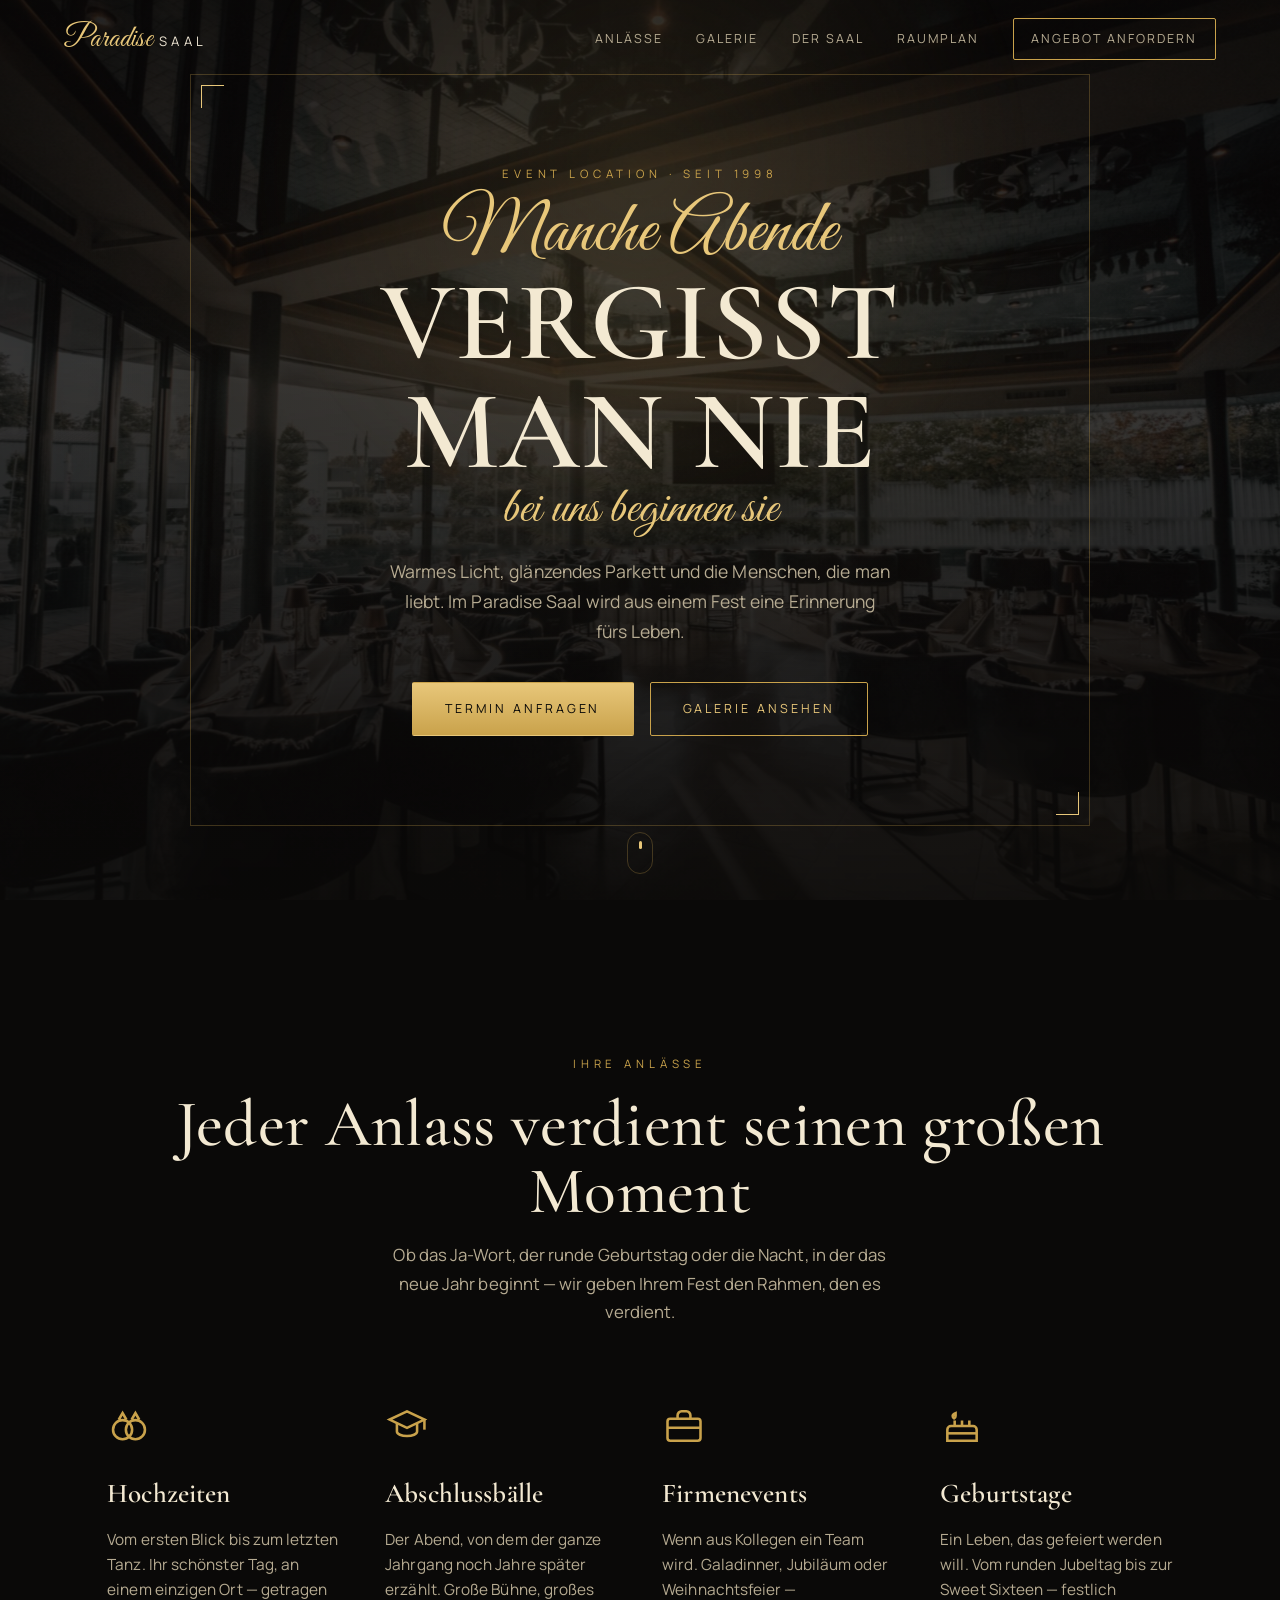
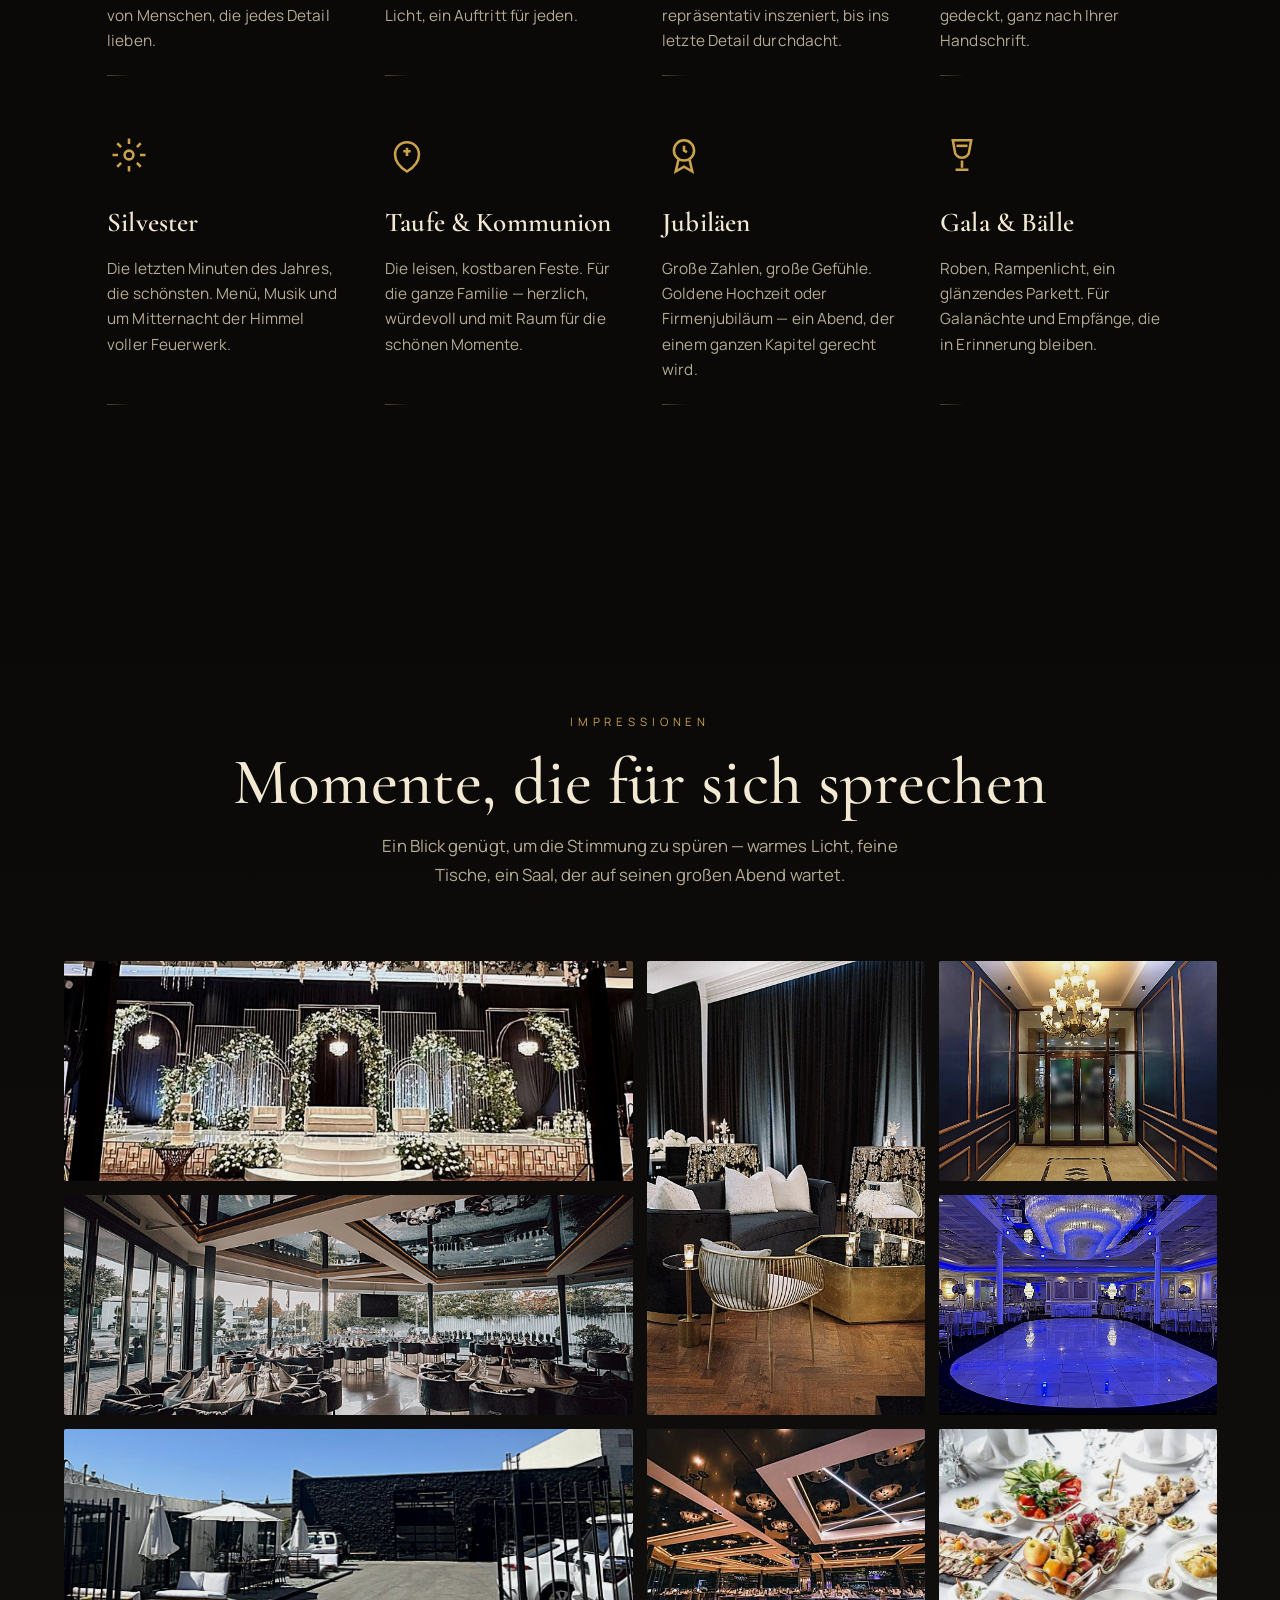
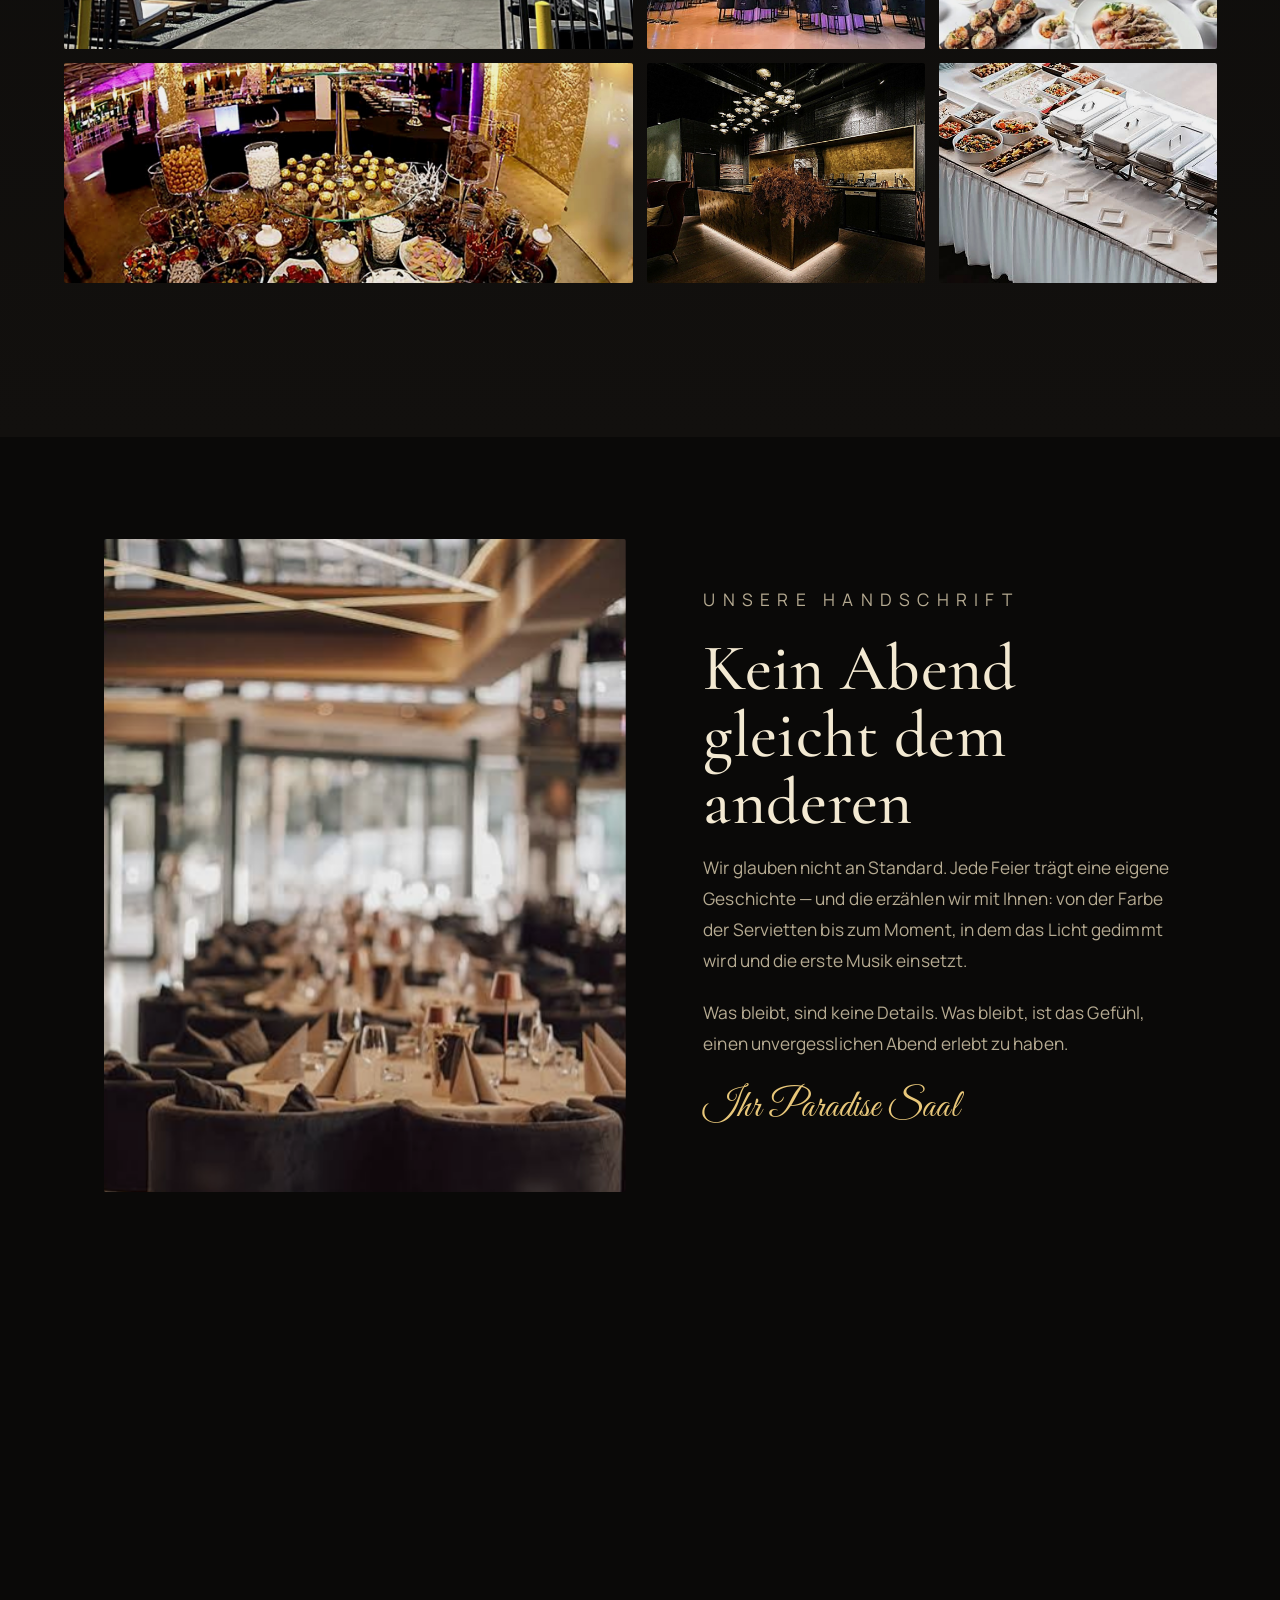
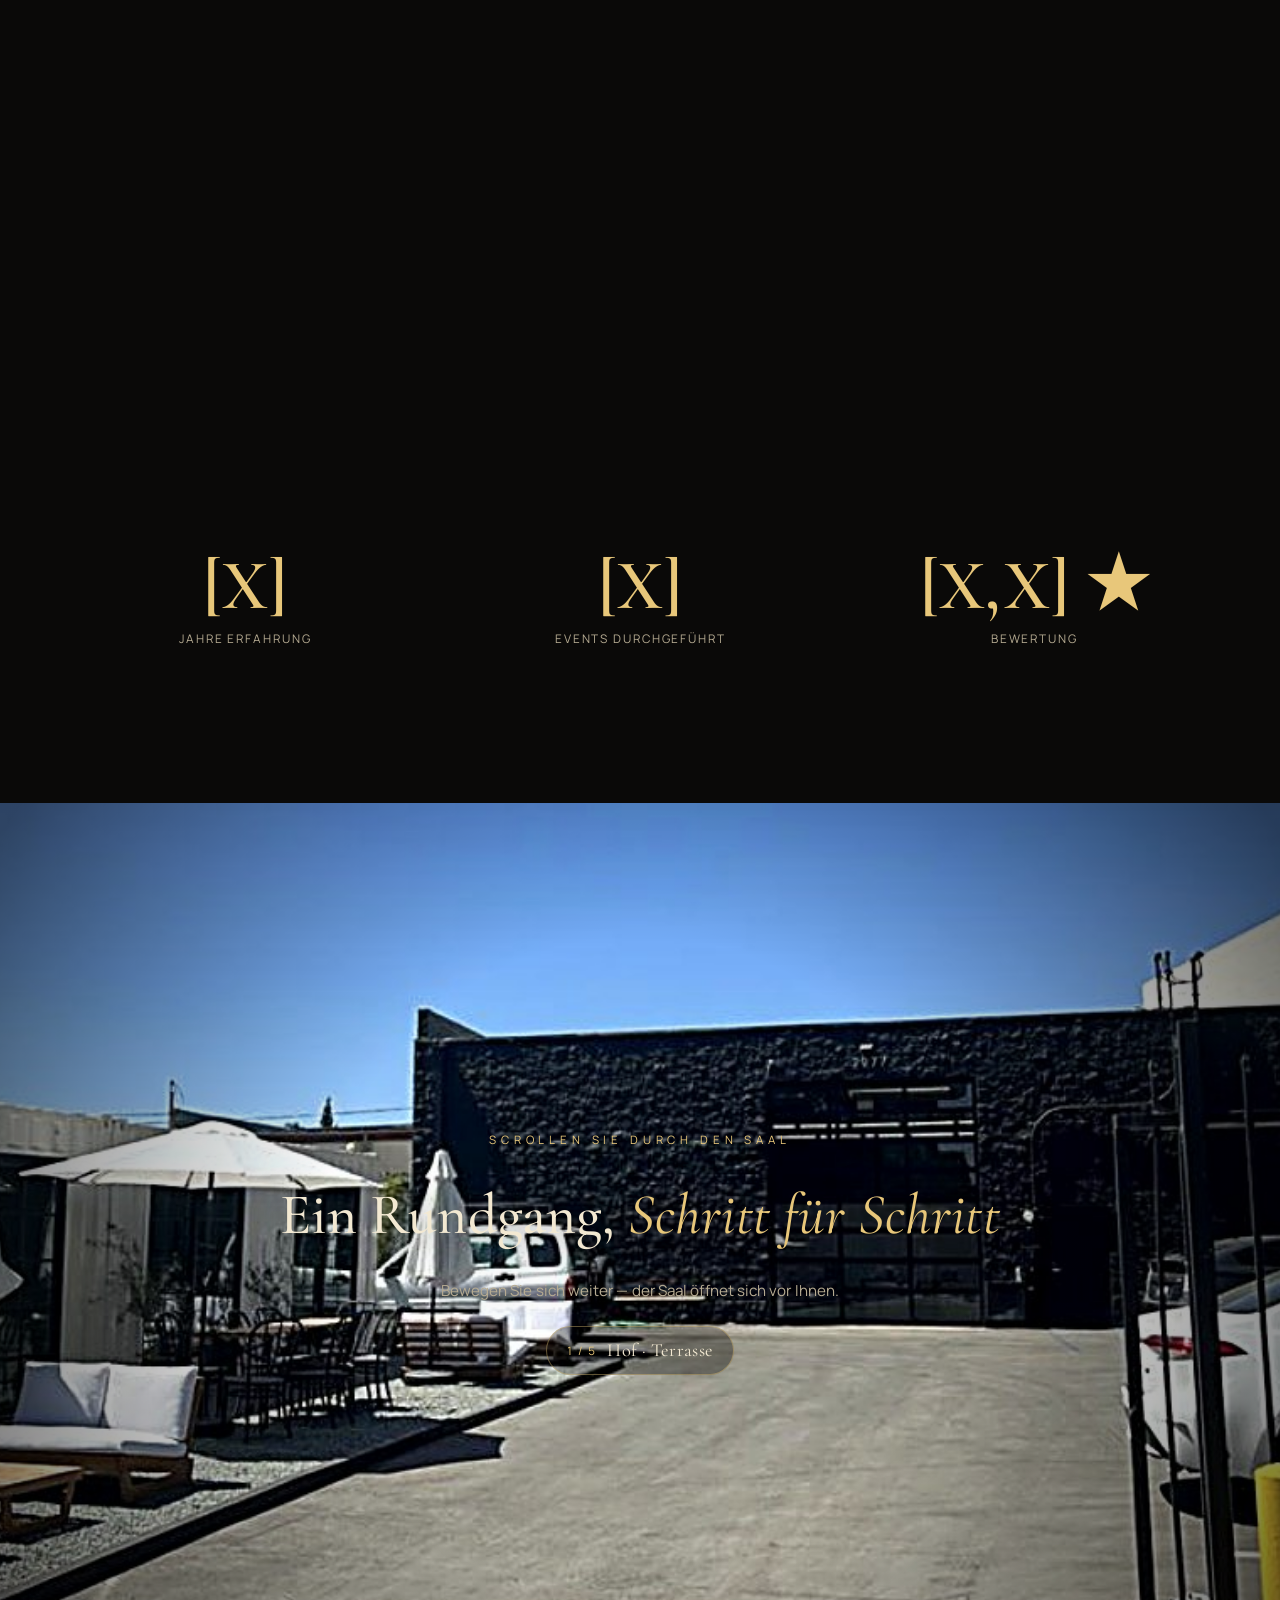
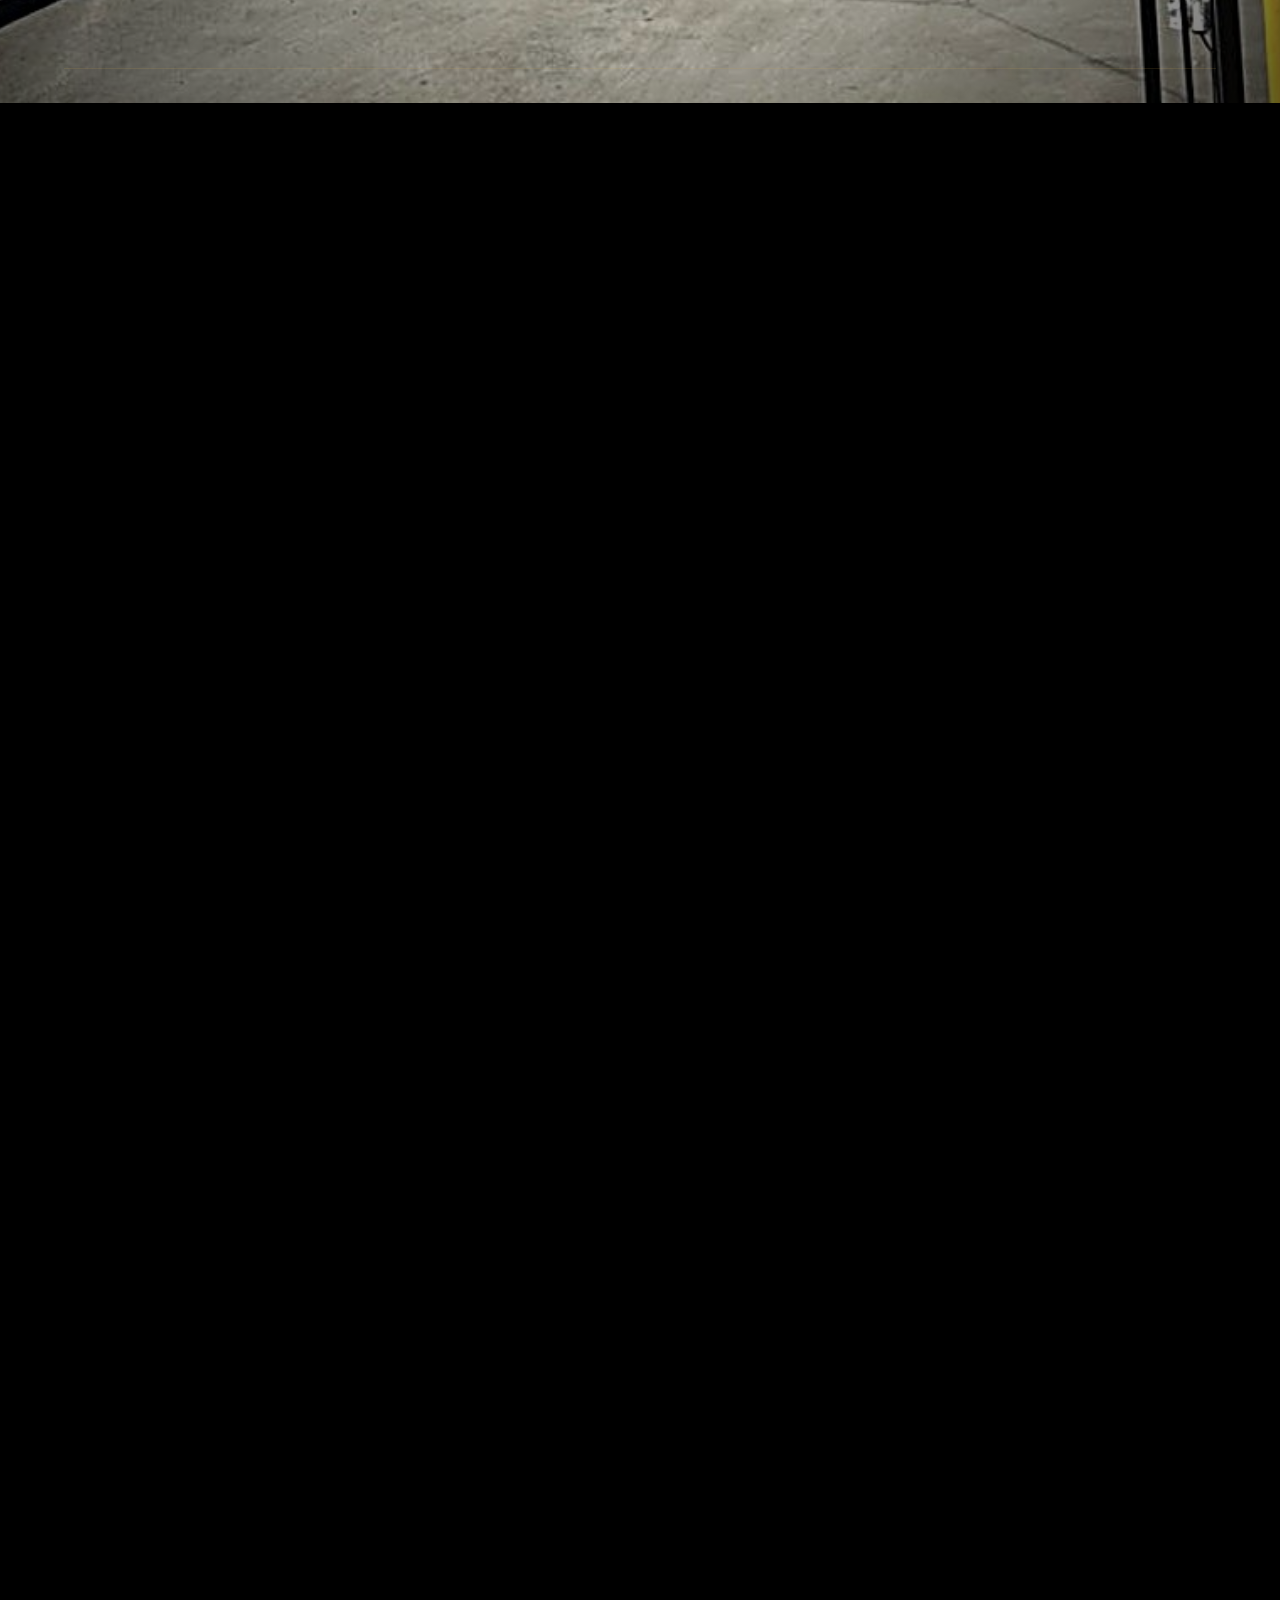
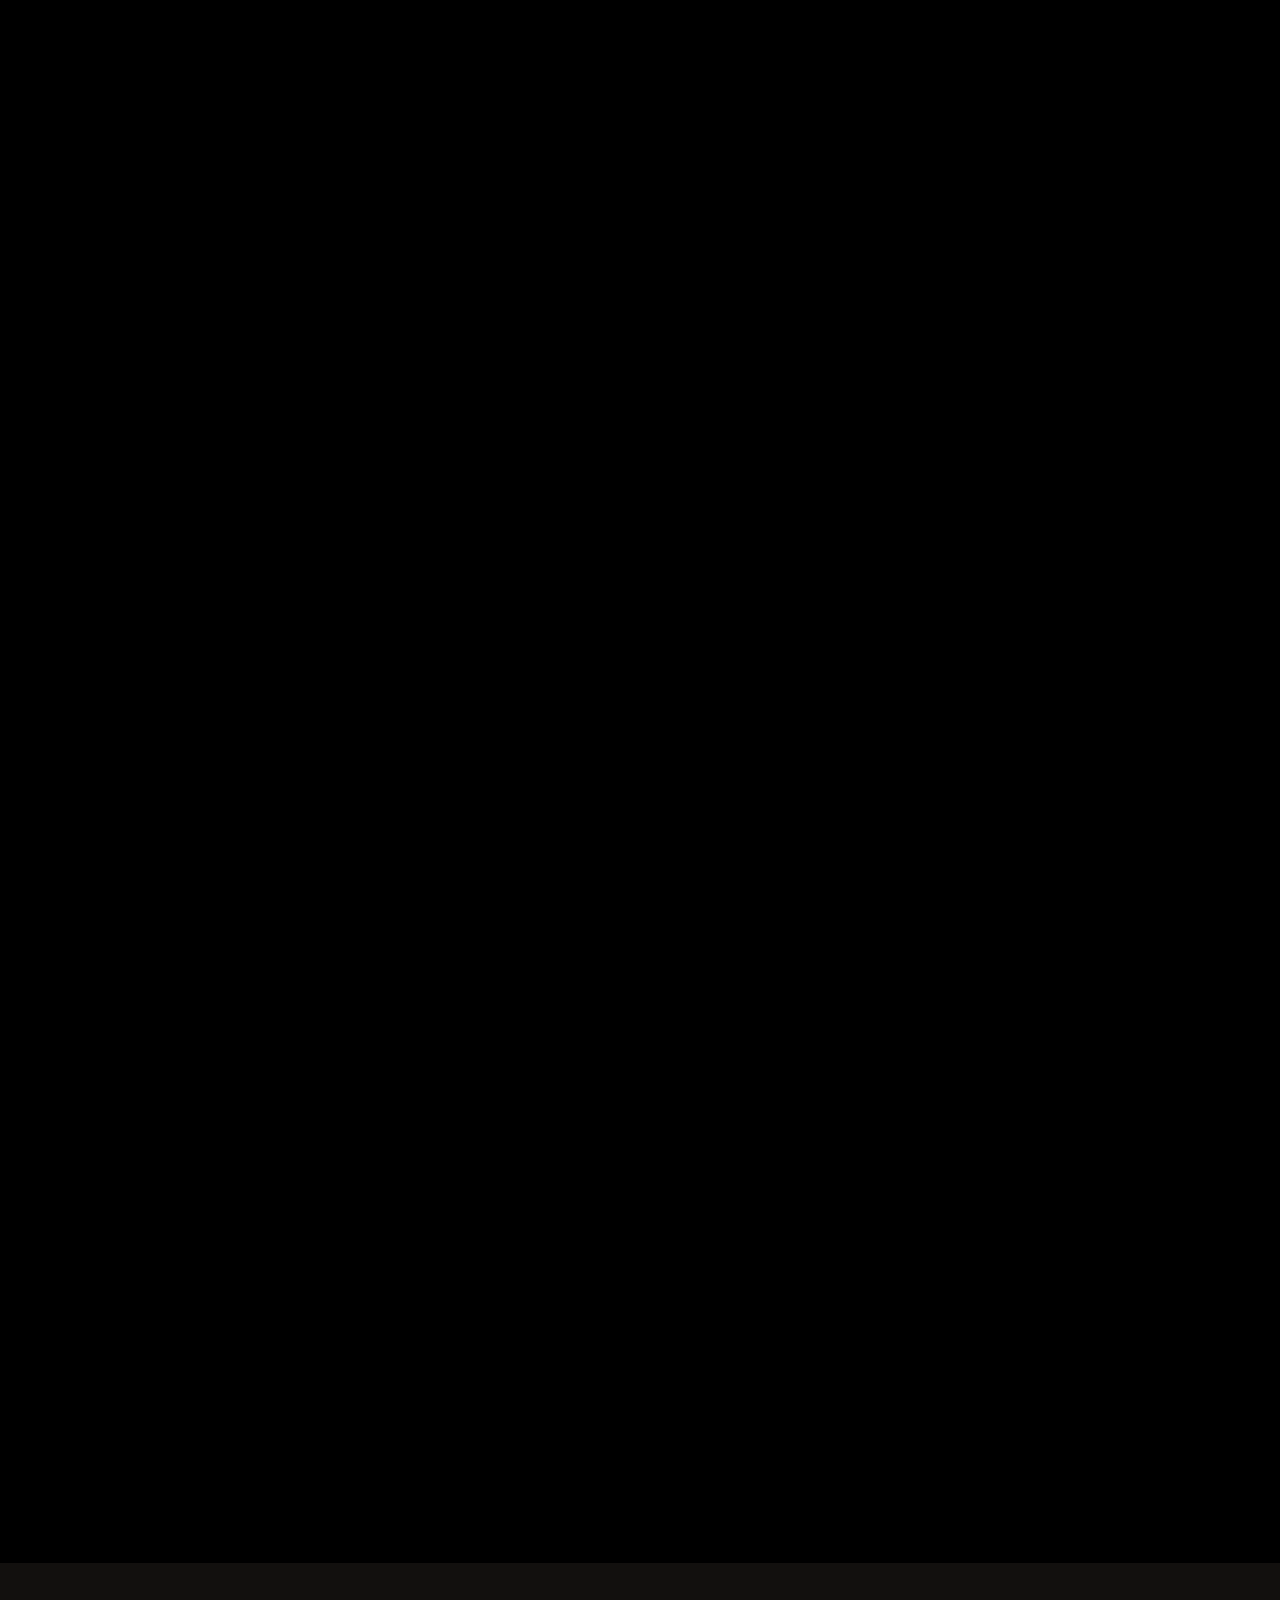
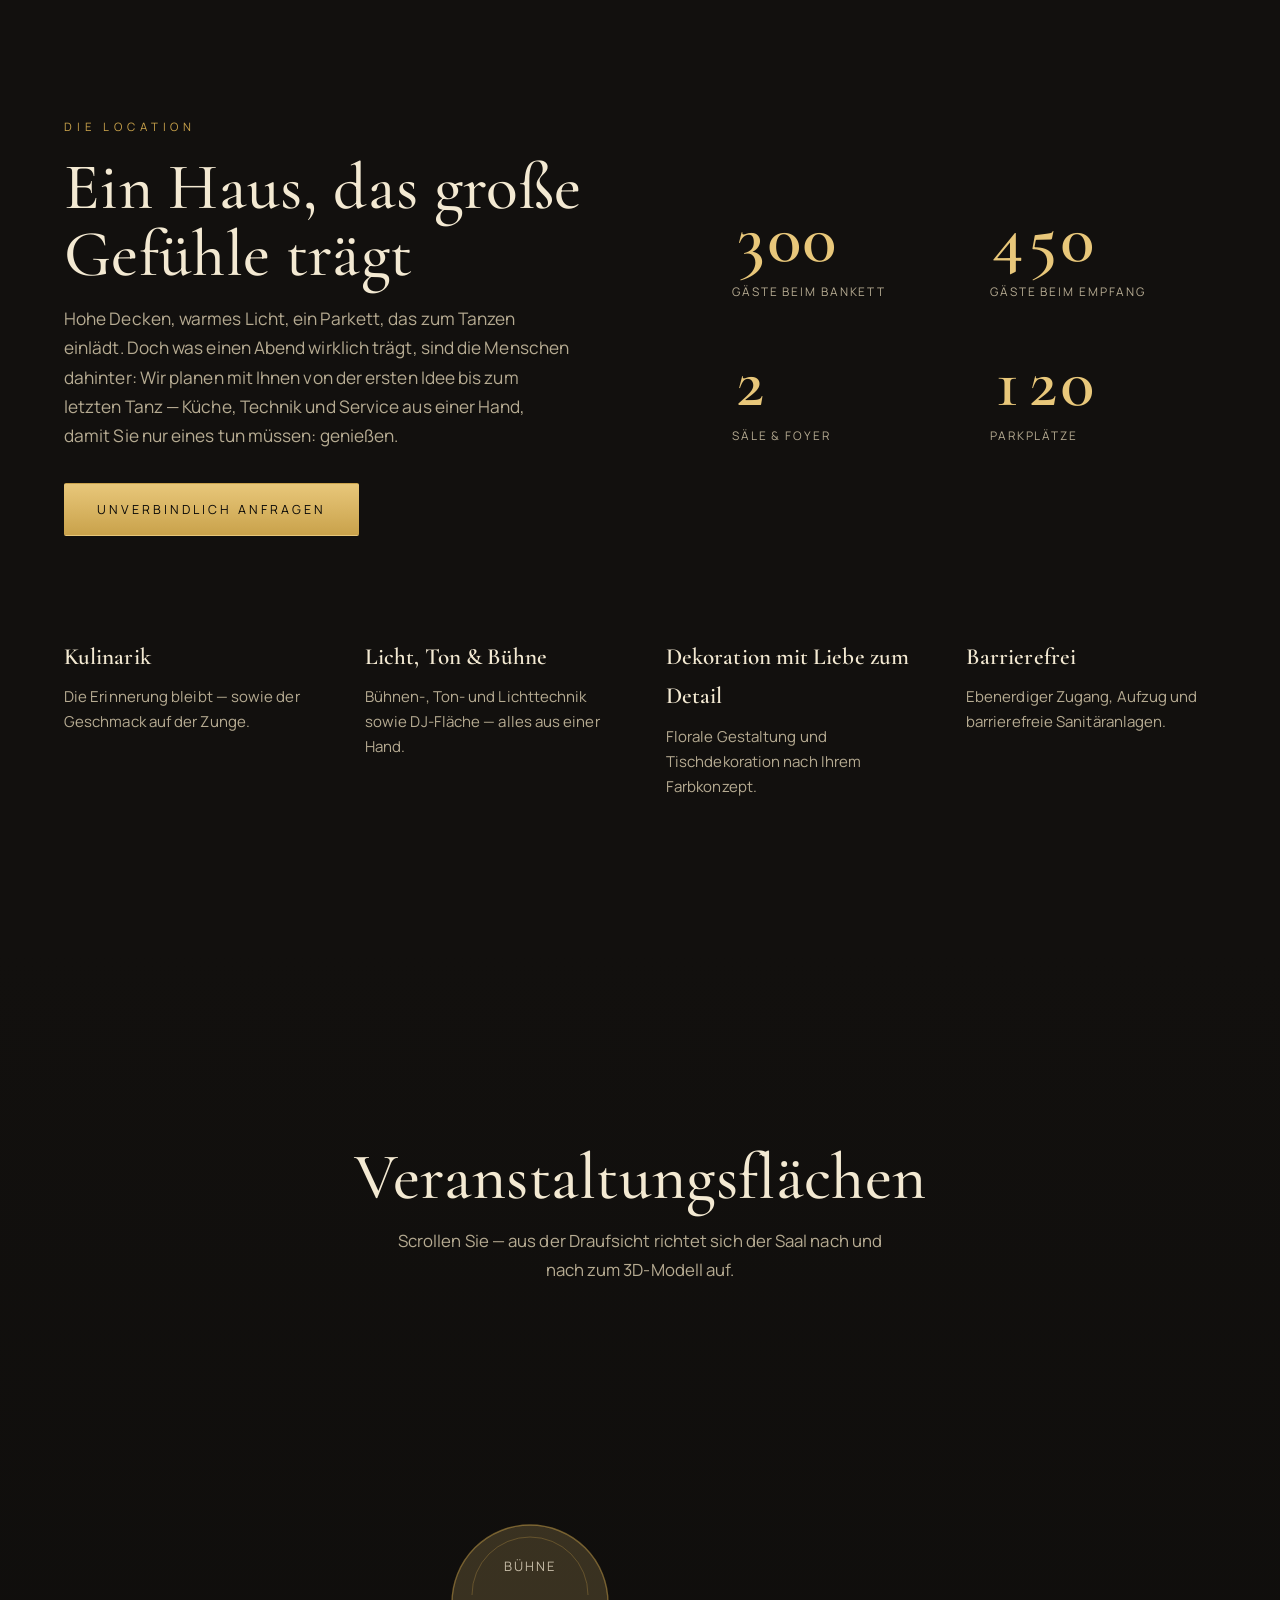
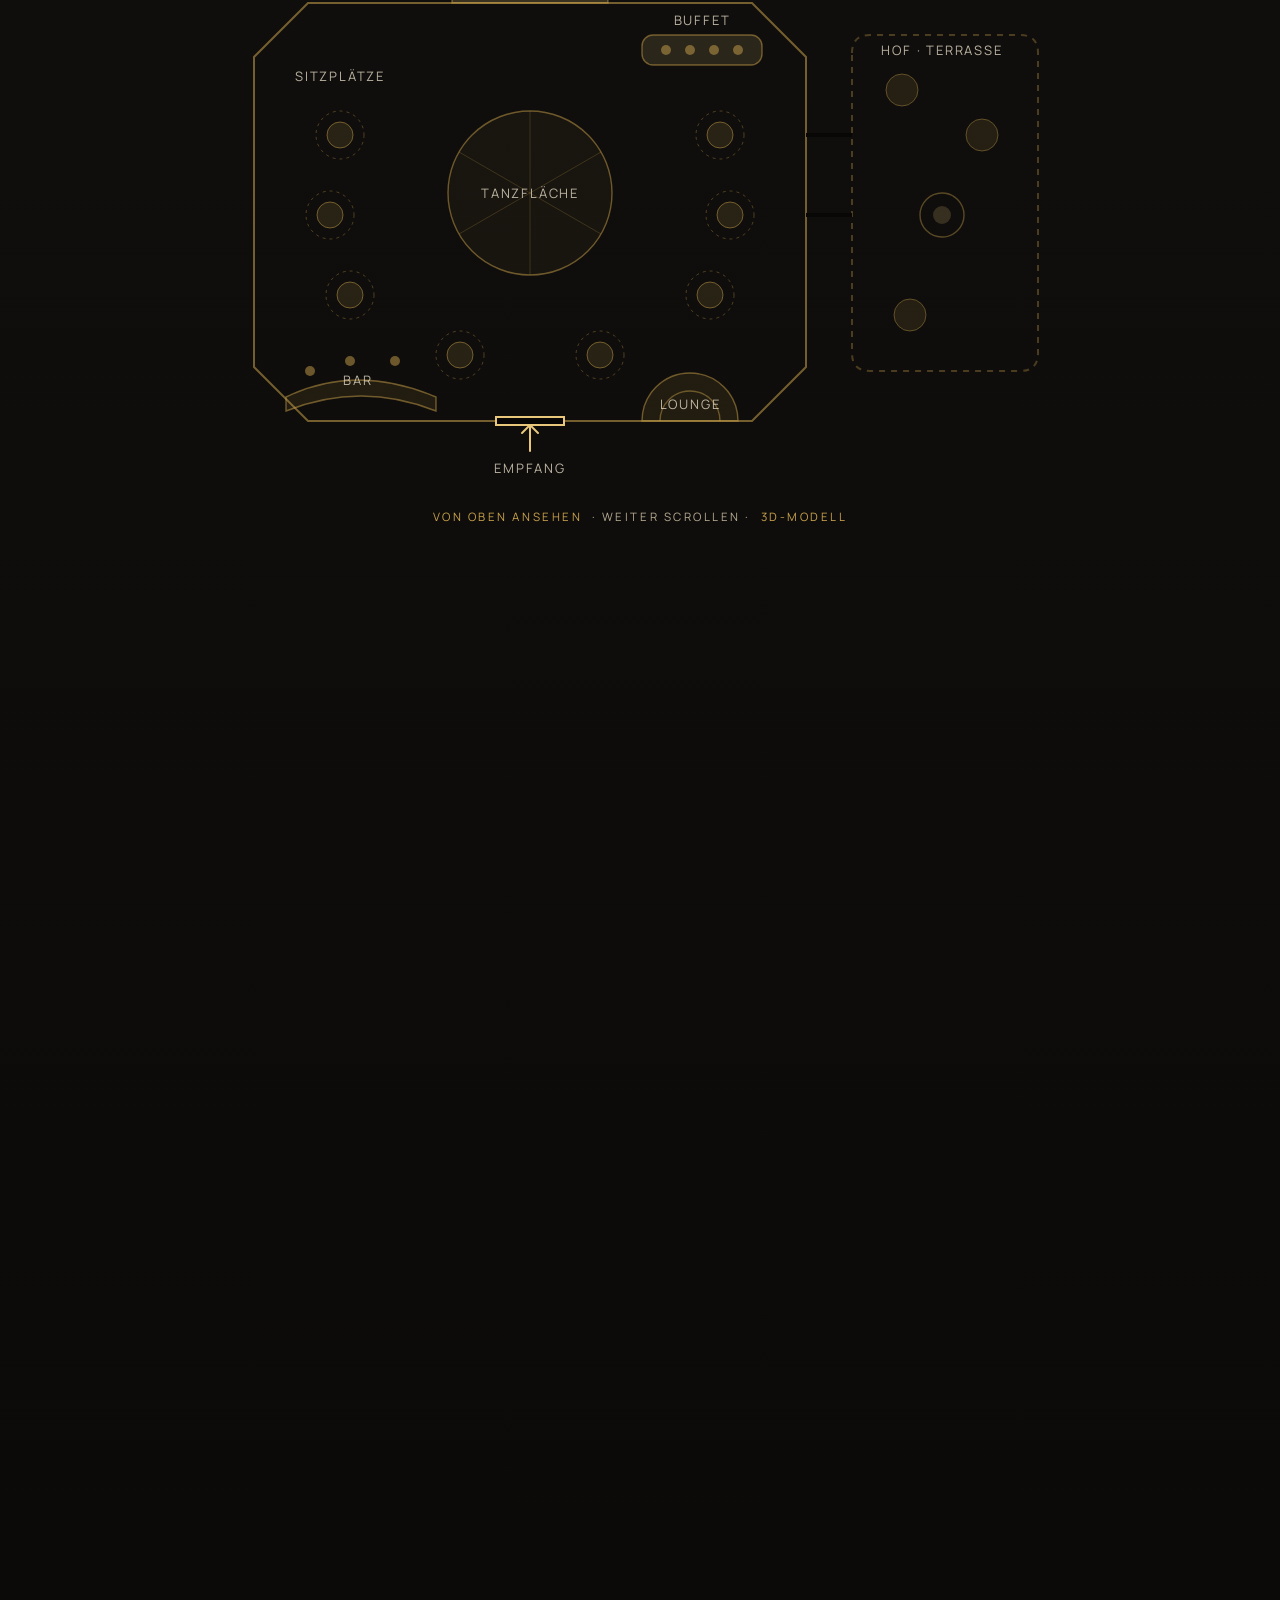
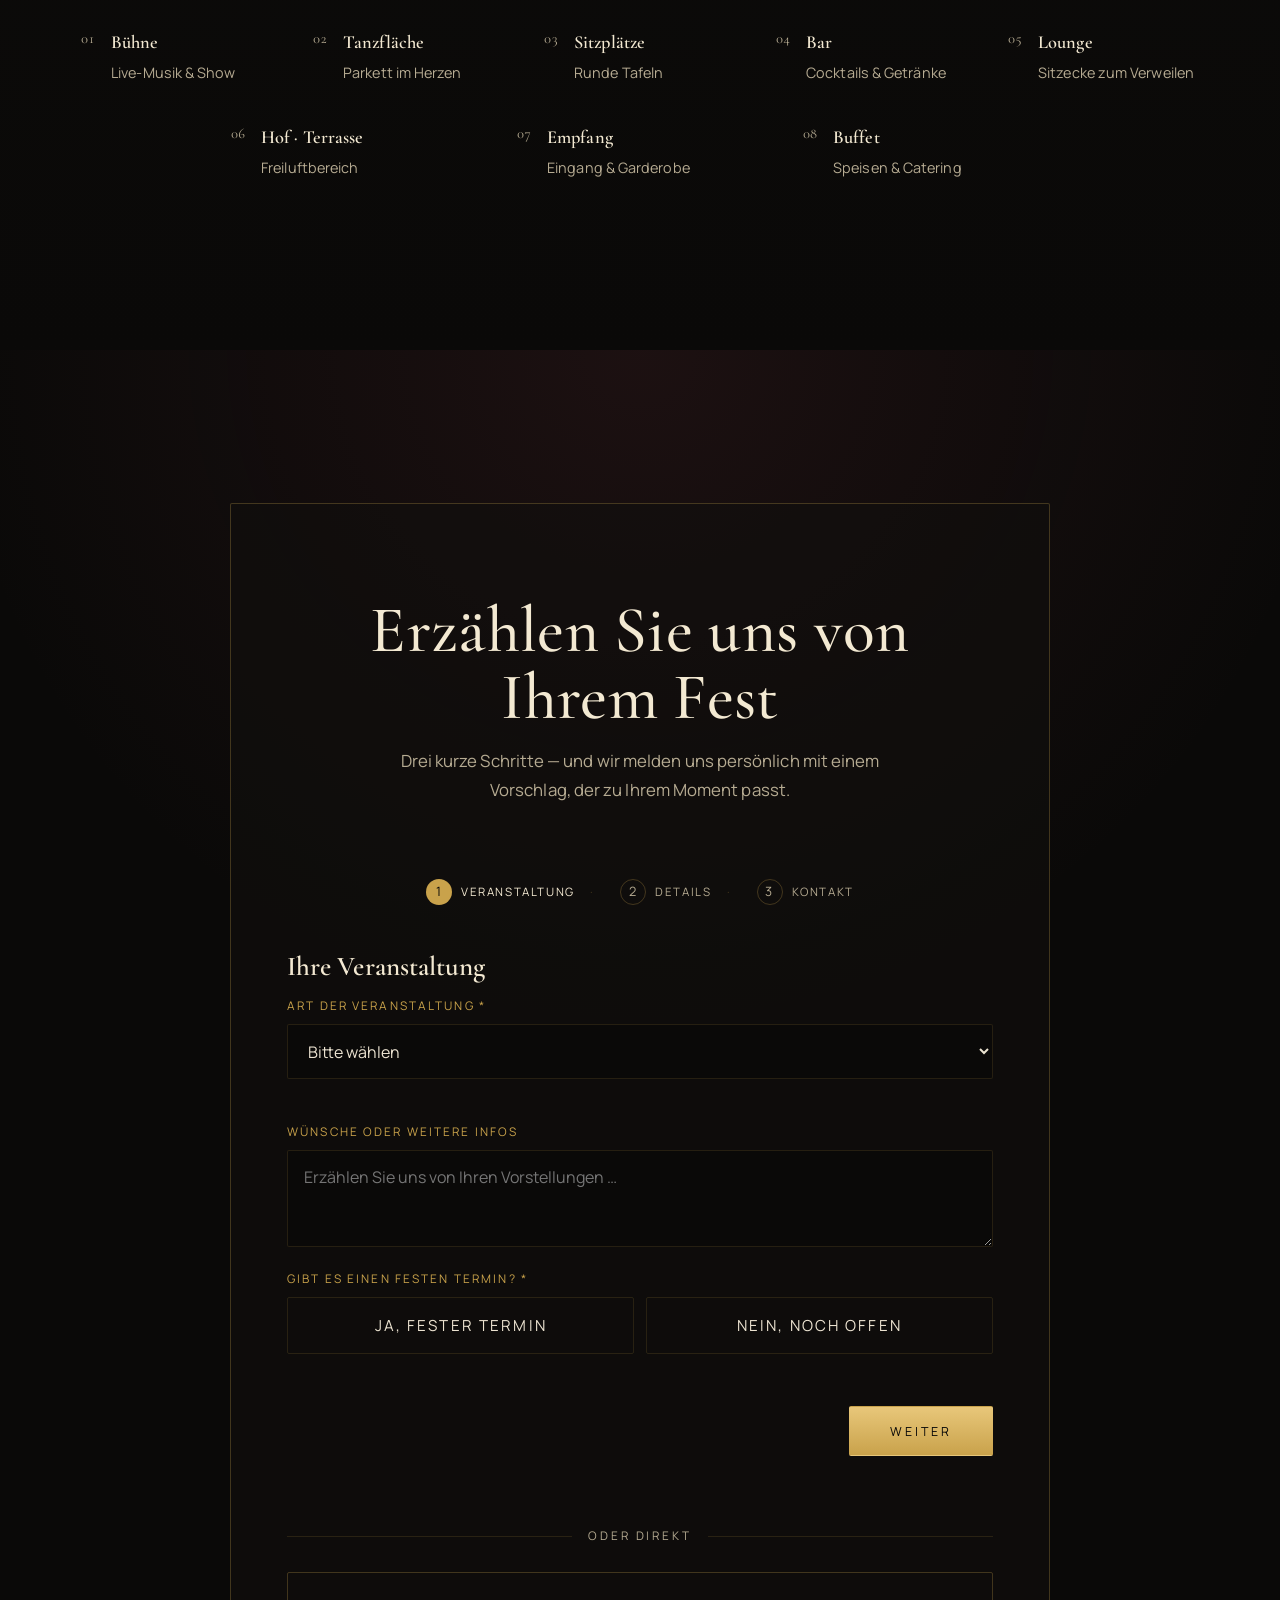
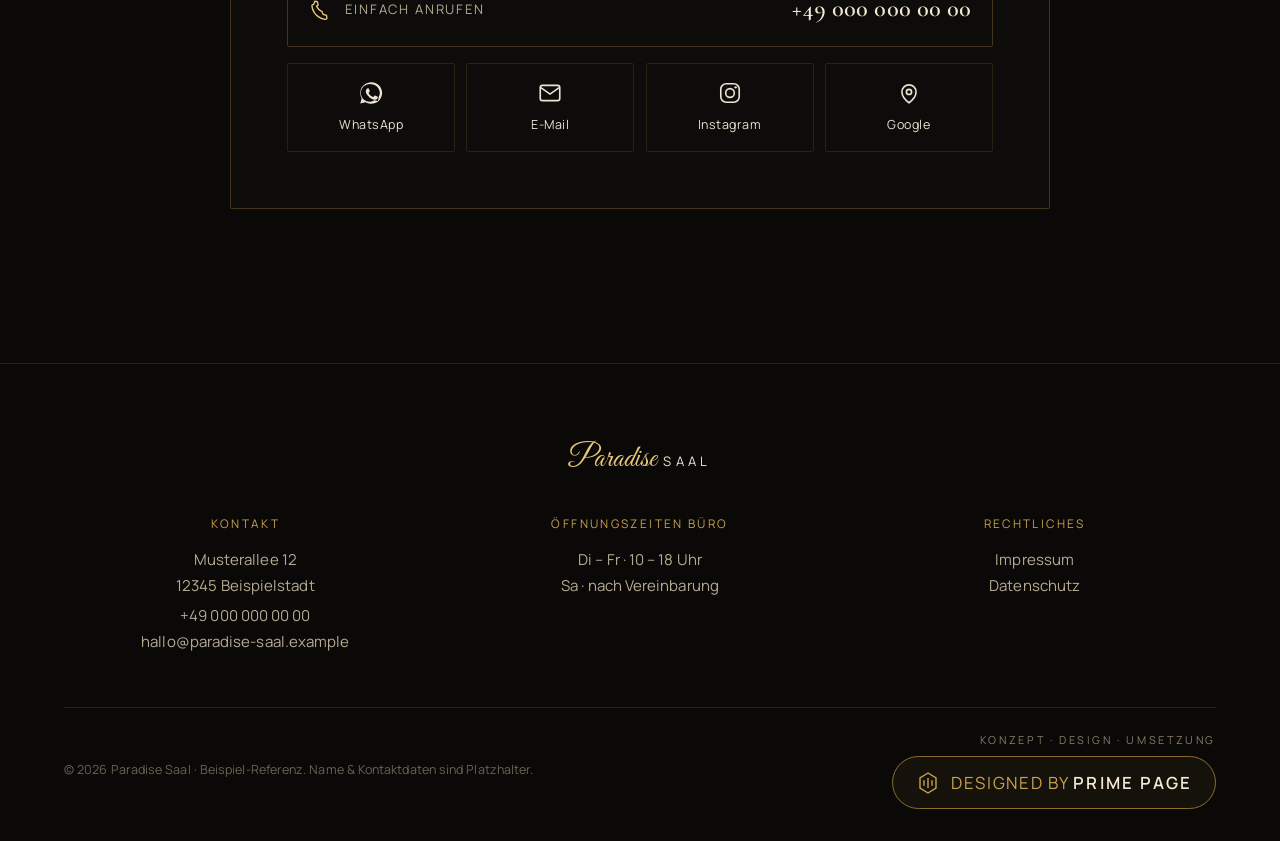
==== commit be605cdc: "Consolidate: adopt complete version with all zone photos + re-apply mobile header rework Brings the " ====
--- a/index.html
+++ b/index.html
@@ -3,27 +3,704 @@
 <head>
 <meta charset="UTF-8">
 <meta name="viewport" content="width=device-width, initial-scale=1">
-<title>Referenzen</title>
-<style>
-  :root{ --noir:#0a0908; --gold:#c9a24b; --gold-bright:#e8c77a; --ink:#ece3d1; --dim:#b6ab92; }
-  *{ box-sizing:border-box; } html,body{ margin:0; height:100%; }
-  body{ background:var(--noir); color:var(--ink); font-family:system-ui,-apple-system,sans-serif;
-    display:flex; flex-direction:column; align-items:center; justify-content:center; gap:2.5rem; padding:2rem; text-align:center; }
-  h1{ font-weight:400; letter-spacing:.3em; text-transform:uppercase; font-size:.9rem; color:var(--gold); margin:0; }
-  .grid{ display:flex; gap:1.5rem; flex-wrap:wrap; justify-content:center; }
-  a.card{ display:block; width:280px; max-width:80vw; padding:2.5rem 2rem; text-decoration:none; color:var(--ink);
-    border:1px solid rgba(201,162,75,.3); border-radius:4px; background:rgba(201,162,75,.04);
-    transition:transform .3s ease, border-color .3s ease; }
-  a.card:hover{ transform:translateY(-6px); border-color:var(--gold); }
-  .card h2{ margin:0 0 .5rem; font-weight:500; font-size:1.5rem; color:var(--gold-bright); }
-  .card p{ margin:0; color:var(--dim); font-size:.95rem; }
-</style>
+<title>Paradise Saal — Event Location für Hochzeiten & Feiern</title>
+<link rel="icon" href="data:image/svg+xml,%3Csvg xmlns='http://www.w3.org/2000/svg' viewBox='0 0 32 32'%3E%3Crect width='32' height='32' rx='4' fill='%230a0908'/%3E%3Crect x='4' y='4' width='24' height='24' rx='2' fill='none' stroke='%23c9a24b' stroke-width='1'/%3E%3Ctext x='16' y='22' font-family='Georgia,serif' font-size='15' fill='%23e8c77a' text-anchor='middle'%3EPS%3C/text%3E%3C/svg%3E">
+<meta name="description" content="Paradise Saal — die elegante Event-Location für Hochzeiten, Firmenevents, Geburtstage, Abschlussbälle und Silvester. Ein Saal in Gold und Schwarz für unvergessliche Feste.">
+<link rel="preload" href="assets/fonts/cormorant-garamond-600-normal-latin.woff2" as="font" type="font/woff2" crossorigin>
+<link rel="preload" href="assets/fonts/manrope-400-normal-latin.woff2" as="font" type="font/woff2" crossorigin>
+<link rel="preload" href="assets/fonts/great-vibes-400-normal-latin.woff2" as="font" type="font/woff2" crossorigin>
+<link rel="stylesheet" href="assets/fonts/fonts.css">
+<link rel="stylesheet" href="css/styles.css">
 </head>
 <body>
-  <h1>Referenzen</h1>
-  <div class="grid">
-    <a class="card" href="paradise-saal/"><h2>Paradise Saal</h2><p>Event-Location · Hochzeiten &amp; Feiern</p></a>
-    <a class="card" href="freecut-salon/"><h2>Freecut Salon</h2><p>Salon-Website</p></a>
-  </div>
+
+<!-- ============ NAV ============ -->
+<header class="nav" id="nav">
+  <a class="nav__brand" href="#top">
+    <span class="nav__brand-script">Paradise</span><span class="nav__brand-sans">SAAL</span>
+  </a>
+  <nav class="nav__links" aria-label="Hauptnavigation">
+    <a href="#anlaesse">Anlässe</a>
+    <a href="#galerie">Galerie</a>
+    <a href="#rundgang">Der Saal</a>
+    <a href="#raumplan">Raumplan</a>
+    <a href="#kontakt" class="nav__cta">Angebot anfordern</a>
+  </nav>
+  <button class="nav__burger" aria-label="Menü öffnen" aria-expanded="false" aria-controls="mobileMenu">
+    <span></span><span></span>
+  </button>
+</header>
+<div class="mobile-menu" id="mobileMenu" hidden>
+  <a href="#anlaesse">Anlässe</a>
+  <a href="#galerie">Galerie</a>
+  <a href="#rundgang">Der Saal</a>
+  <a href="#raumplan">Raumplan</a>
+  <a href="#stimmen">Stimmen</a>
+  <a href="#kontakt">Angebot anfordern</a>
+</div>
+
+<!-- Schnellzugriff: immer sichtbar (mobil), direkt zu den Sektionen -->
+<nav class="quicknav" id="quicknav" aria-label="Schnellzugriff zu den Bereichen">
+  <a href="#anlaesse">Anlässe</a>
+  <a href="#galerie">Galerie</a>
+  <a href="#rundgang">Der Saal</a>
+  <a href="#raumplan">Raumplan</a>
+  <a href="#stimmen">Stimmen</a>
+  <a href="#kontakt" class="quicknav__cta">Kontakt</a>
+</nav>
+
+<!-- ============ HERO ============ -->
+<section class="hero" id="top">
+  <div class="hero__bg" aria-hidden="true">
+    <img class="parallax" data-speed="0.06" data-scale="1.14" src="assets/img/venue-panorama.jpg" alt="" fetchpriority="high">
+  </div>
+  <div class="hero__glow" aria-hidden="true"></div>
+  <div class="hero__frame">
+    <div class="hero__inner">
+      <p class="eyebrow eyebrow--center">Event Location · seit 1998</p>
+      <h1 class="hero__title">
+        <span class="hero__script">Manche Abende</span>
+        <span class="hero__serif">vergisst man nie</span>
+        <span class="hero__script hero__script--sm">bei uns beginnen sie</span>
+      </h1>
+      <p class="hero__lede">
+        Warmes Licht, glänzendes Parkett und die Menschen, die man liebt.
+        Im Paradise Saal wird aus einem Fest eine Erinnerung fürs Leben.
+      </p>
+      <div class="hero__actions">
+        <a href="#kontakt" class="btn btn--gold">Termin anfragen</a>
+        <a href="#galerie" class="btn btn--ghost">Galerie ansehen</a>
+      </div>
+    </div>
+  </div>
+  <a href="#anlaesse" class="hero__scroll" aria-label="Weiter scrollen">
+    <span></span>
+  </a>
+</section>
+
+<!-- ============ ANLÄSSE / ANGEBOTE ============ -->
+<section class="anlaesse" id="anlaesse">
+  <div class="section-head">
+    <p class="eyebrow eyebrow--center">Ihre Anlässe</p>
+    <h2 class="section-title">Jeder Anlass verdient seinen großen Moment</h2>
+    <p class="section-sub">Ob das Ja-Wort, der runde Geburtstag oder die Nacht, in der das neue Jahr beginnt — wir geben Ihrem Fest den Rahmen, den es verdient.</p>
+  </div>
+
+  <div class="anlaesse__grid">
+    <!-- Hochzeiten -->
+    <article class="occ">
+      <span class="occ__icon" aria-hidden="true">
+        <svg viewBox="0 0 24 24" fill="none" stroke="currentColor" stroke-width="1.4"><circle cx="8.5" cy="14" r="5.2"/><circle cx="15.5" cy="14" r="5.2"/><path d="M6.4 8.6 8.5 5l2.1 3.6M13.4 8.6 15.5 5l2.1 3.6"/></svg>
+      </span>
+      <h3 class="occ__title">Hochzeiten</h3>
+      <p class="occ__text">Vom ersten Blick bis zum letzten Tanz. Ihr schönster Tag, an einem einzigen Ort — getragen von Menschen, die jedes Detail lieben.</p>
+    </article>
+    <!-- Abschlussbälle -->
+    <article class="occ">
+      <span class="occ__icon" aria-hidden="true">
+        <svg viewBox="0 0 24 24" fill="none" stroke="currentColor" stroke-width="1.4"><path d="M12 4 2.5 8.5 12 13l9.5-4.5L12 4Z"/><path d="M6.5 10.5V15c0 1.4 2.5 2.5 5.5 2.5s5.5-1.1 5.5-2.5v-4.5"/><path d="M21.5 8.5V14"/></svg>
+      </span>
+      <h3 class="occ__title">Abschlussbälle</h3>
+      <p class="occ__text">Der Abend, von dem der ganze Jahrgang noch Jahre später erzählt. Große Bühne, großes Licht, ein Auftritt für jeden.</p>
+    </article>
+    <!-- Firmenevents -->
+    <article class="occ">
+      <span class="occ__icon" aria-hidden="true">
+        <svg viewBox="0 0 24 24" fill="none" stroke="currentColor" stroke-width="1.4"><rect x="3" y="8" width="18" height="12" rx="1.5"/><path d="M8.5 8V6.2A2.2 2.2 0 0 1 10.7 4h2.6a2.2 2.2 0 0 1 2.2 2.2V8"/><path d="M3 13h18"/></svg>
+      </span>
+      <h3 class="occ__title">Firmenevents</h3>
+      <p class="occ__text">Wenn aus Kollegen ein Team wird. Galadinner, Jubiläum oder Weihnachtsfeier — repräsentativ inszeniert, bis ins letzte Detail durchdacht.</p>
+    </article>
+    <!-- Geburtstage -->
+    <article class="occ">
+      <span class="occ__icon" aria-hidden="true">
+        <svg viewBox="0 0 24 24" fill="none" stroke="currentColor" stroke-width="1.4"><path d="M4 20h16v-6a2 2 0 0 0-2-2H6a2 2 0 0 0-2 2v6Z"/><path d="M4 16h16"/><path d="M8 12V9m4 3V9m4 3V9"/><path d="M8 6.5c0 .8-.8 1.3-.8 1.3S6.4 7.3 6.4 6.5 8 5 8 5s0 .7 0 1.5Z" transform="translate(0.5 0)"/></svg>
+      </span>
+      <h3 class="occ__title">Geburtstage</h3>
+      <p class="occ__text">Ein Leben, das gefeiert werden will. Vom runden Jubeltag bis zur Sweet Sixteen — festlich gedeckt, ganz nach Ihrer Handschrift.</p>
+    </article>
+    <!-- Silvester -->
+    <article class="occ">
+      <span class="occ__icon" aria-hidden="true">
+        <svg viewBox="0 0 24 24" fill="none" stroke="currentColor" stroke-width="1.4"><path d="M12 3v3m0 12v3M3 12h3m12 0h3M5.6 5.6l2.1 2.1m8.6 8.6 2.1 2.1m0-12.8-2.1 2.1M7.7 16.3l-2.1 2.1"/><circle cx="12" cy="12" r="2.4"/></svg>
+      </span>
+      <h3 class="occ__title">Silvester</h3>
+      <p class="occ__text">Die letzten Minuten des Jahres, die schönsten. Menü, Musik und um Mitternacht der Himmel voller Feuerwerk.</p>
+    </article>
+    <!-- Taufe & Kommunion -->
+    <article class="occ">
+      <span class="occ__icon" aria-hidden="true">
+        <svg viewBox="0 0 24 24" fill="none" stroke="currentColor" stroke-width="1.4"><path d="M12 21c4-2.5 6.5-5.8 6.5-9.2A6.5 6.5 0 0 0 12 5a6.5 6.5 0 0 0-6.5 6.8C5.5 15.2 8 18.5 12 21Z"/><path d="M12 12.5V8m-2 2h4"/></svg>
+      </span>
+      <h3 class="occ__title">Taufe & Kommunion</h3>
+      <p class="occ__text">Die leisen, kostbaren Feste. Für die ganze Familie — herzlich, würdevoll und mit Raum für die schönen Momente.</p>
+    </article>
+    <!-- Jubiläen -->
+    <article class="occ">
+      <span class="occ__icon" aria-hidden="true">
+        <svg viewBox="0 0 24 24" fill="none" stroke="currentColor" stroke-width="1.4"><circle cx="12" cy="9.5" r="5.5"/><path d="M9 14.5 7.5 21l4.5-2.6L16.5 21 15 14.5"/><path d="M12 7v2.5l1.6 1"/></svg>
+      </span>
+      <h3 class="occ__title">Jubiläen</h3>
+      <p class="occ__text">Große Zahlen, große Gefühle. Goldene Hochzeit oder Firmenjubiläum — ein Abend, der einem ganzen Kapitel gerecht wird.</p>
+    </article>
+    <!-- Gala & Bälle -->
+    <article class="occ">
+      <span class="occ__icon" aria-hidden="true">
+        <svg viewBox="0 0 24 24" fill="none" stroke="currentColor" stroke-width="1.4"><path d="M7 4h10l-1 5.5a4 4 0 0 1-8 0L7 4Z"/><path d="M12 15v4m-3.5 1h7"/><path d="M9 7h6"/></svg>
+      </span>
+      <h3 class="occ__title">Gala & Bälle</h3>
+      <p class="occ__text">Roben, Rampenlicht, ein glänzendes Parkett. Für Galanächte und Empfänge, die in Erinnerung bleiben.</p>
+    </article>
+  </div>
+</section>
+
+<!-- ============ GALERIE ============ -->
+<section class="galerie" id="galerie">
+  <div class="section-head">
+    <p class="eyebrow eyebrow--center">Impressionen</p>
+    <h2 class="section-title">Momente, die für sich sprechen</h2>
+    <p class="section-sub">Ein Blick genügt, um die Stimmung zu spüren — warmes Licht, feine Tische, ein Saal, der auf seinen großen Abend wartet.</p>
+  </div>
+
+  <div class="gallery-grid" id="galleryGrid">
+    <figure class="gtile gtile--wide"><img src="assets/img/zone-buehne.jpg" alt="Bühne mit festlicher Beleuchtung" loading="lazy"></figure>
+    <figure class="gtile gtile--tall"><img src="assets/img/zone-lounge.jpg" alt="Elegante Lounge in Schwarz und Gold" loading="lazy"></figure>
+    <figure class="gtile gtile--wide"><img src="assets/img/gallery-panorama-lounge.jpg" alt="Panorama-Saal mit Glasfront, dunklen Samtsesseln und Tageslicht" loading="lazy"></figure>
+    <figure class="gtile"><img src="assets/img/zone-empfang.jpg" alt="Empfangsbereich mit Kronleuchter" loading="lazy"></figure>
+    <figure class="gtile"><img src="assets/img/zone-tanz.jpg" alt="Tanzfläche im Ballsaal mit blauer Beleuchtung" loading="lazy"></figure>
+    <figure class="gtile gtile--wide"><img src="assets/img/zone-hof.jpg" alt="Hof und Terrasse im Freien mit Sonnenschirmen" loading="lazy"></figure>
+    <figure class="gtile"><img src="assets/img/zone-tische.jpg" alt="Festlich eingedeckte Sitzplätze" loading="lazy"></figure>
+    <figure class="gtile"><img src="assets/img/zone-buffet-1.jpg" alt="Buffet mit feinen Vorspeisen" loading="lazy"></figure>
+    <figure class="gtile gtile--wide"><img src="assets/img/zone-buffet-3.jpg" alt="Dessertbuffet mit süßen Köstlichkeiten" loading="lazy"></figure>
+    <figure class="gtile"><img src="assets/img/zone-bar.jpg" alt="Bar mit warmem Licht und Gold-Akzenten" loading="lazy"></figure>
+    <figure class="gtile"><img src="assets/img/zone-buffet-2.jpg" alt="Warmes Buffet mit herzhaften Speisen" loading="lazy"></figure>
+  </div>
+</section>
+
+<!-- ============ STORY (asymmetrisch, Parallax) ============ -->
+<section class="story" id="story">
+  <figure class="story__media">
+    <img class="parallax" data-speed="0.14" src="assets/img/venue-tische.jpg" alt="Gedeckte Tafel mit dunklen Samtsesseln im Abendlicht" loading="lazy">
+  </figure>
+  <div class="story__text">
+    <p class="eyebrow">Unsere Handschrift</p>
+    <h2 class="section-title section-title--left">Kein Abend<br>gleicht dem anderen</h2>
+    <p>
+      Wir glauben nicht an Standard. Jede Feier trägt eine eigene Geschichte —
+      und die erzählen wir mit Ihnen: von der Farbe der Servietten bis zum
+      Moment, in dem das Licht gedimmt wird und die erste Musik einsetzt.
+    </p>
+    <p>
+      Was bleibt, sind keine Details. Was bleibt, ist das Gefühl, einen
+      unvergesslichen Abend erlebt zu haben.
+    </p>
+    <p class="story__sig"><span class="story__sig-script">Ihr Paradise&nbsp;Saal</span></p>
+  </div>
+</section>
+
+<!-- ============ SOCIAL PROOF / STIMMEN ============ -->
+<section class="proof" id="stimmen">
+  <div class="section-head">
+    <p class="eyebrow eyebrow--center">Vertrauen</p>
+    <h2 class="section-title">Was unsere Gäste erzählen</h2>
+    <p class="section-sub">[PLATZHALTER — kurzer Einleitungssatz, z. B. „Über 500 Feste — und jedes hat seine eigene Geschichte hinterlassen."]</p>
+  </div>
+
+  <div class="proof__grid">
+    <!-- Testimonial 1 -->
+    <figure class="tcard">
+      <div class="stars" role="img" aria-label="5 von 5 Sternen">
+        <svg viewBox="0 0 24 24" aria-hidden="true"><path d="M12 2.5l2.9 6.1 6.6.6-5 4.4 1.5 6.5L12 17.9 6 20.6l1.5-6.5-5-4.4 6.6-.6z"/></svg>
+        <svg viewBox="0 0 24 24" aria-hidden="true"><path d="M12 2.5l2.9 6.1 6.6.6-5 4.4 1.5 6.5L12 17.9 6 20.6l1.5-6.5-5-4.4 6.6-.6z"/></svg>
+        <svg viewBox="0 0 24 24" aria-hidden="true"><path d="M12 2.5l2.9 6.1 6.6.6-5 4.4 1.5 6.5L12 17.9 6 20.6l1.5-6.5-5-4.4 6.6-.6z"/></svg>
+        <svg viewBox="0 0 24 24" aria-hidden="true"><path d="M12 2.5l2.9 6.1 6.6.6-5 4.4 1.5 6.5L12 17.9 6 20.6l1.5-6.5-5-4.4 6.6-.6z"/></svg>
+        <svg viewBox="0 0 24 24" aria-hidden="true"><path d="M12 2.5l2.9 6.1 6.6.6-5 4.4 1.5 6.5L12 17.9 6 20.6l1.5-6.5-5-4.4 6.6-.6z"/></svg>
+      </div>
+      <blockquote class="tcard__quote">„[PLATZHALTER — Zitat des Gastes über den Abend, den Service und die Atmosphäre.]"</blockquote>
+      <figcaption class="tcard__by">
+        <span class="tcard__name">[PLATZHALTER — Name]</span>
+        <span class="tcard__meta">[PLATZHALTER — Anlass, Monat Jahr]</span>
+      </figcaption>
+    </figure>
+
+    <!-- Testimonial 2 -->
+    <figure class="tcard">
+      <div class="stars" role="img" aria-label="5 von 5 Sternen">
+        <svg viewBox="0 0 24 24" aria-hidden="true"><path d="M12 2.5l2.9 6.1 6.6.6-5 4.4 1.5 6.5L12 17.9 6 20.6l1.5-6.5-5-4.4 6.6-.6z"/></svg>
+        <svg viewBox="0 0 24 24" aria-hidden="true"><path d="M12 2.5l2.9 6.1 6.6.6-5 4.4 1.5 6.5L12 17.9 6 20.6l1.5-6.5-5-4.4 6.6-.6z"/></svg>
+        <svg viewBox="0 0 24 24" aria-hidden="true"><path d="M12 2.5l2.9 6.1 6.6.6-5 4.4 1.5 6.5L12 17.9 6 20.6l1.5-6.5-5-4.4 6.6-.6z"/></svg>
+        <svg viewBox="0 0 24 24" aria-hidden="true"><path d="M12 2.5l2.9 6.1 6.6.6-5 4.4 1.5 6.5L12 17.9 6 20.6l1.5-6.5-5-4.4 6.6-.6z"/></svg>
+        <svg viewBox="0 0 24 24" aria-hidden="true"><path d="M12 2.5l2.9 6.1 6.6.6-5 4.4 1.5 6.5L12 17.9 6 20.6l1.5-6.5-5-4.4 6.6-.6z"/></svg>
+      </div>
+      <blockquote class="tcard__quote">„[PLATZHALTER — Zitat des Gastes über den Abend, den Service und die Atmosphäre.]"</blockquote>
+      <figcaption class="tcard__by">
+        <span class="tcard__name">[PLATZHALTER — Name]</span>
+        <span class="tcard__meta">[PLATZHALTER — Anlass, Monat Jahr]</span>
+      </figcaption>
+    </figure>
+
+    <!-- Testimonial 3 -->
+    <figure class="tcard">
+      <div class="stars" role="img" aria-label="5 von 5 Sternen">
+        <svg viewBox="0 0 24 24" aria-hidden="true"><path d="M12 2.5l2.9 6.1 6.6.6-5 4.4 1.5 6.5L12 17.9 6 20.6l1.5-6.5-5-4.4 6.6-.6z"/></svg>
+        <svg viewBox="0 0 24 24" aria-hidden="true"><path d="M12 2.5l2.9 6.1 6.6.6-5 4.4 1.5 6.5L12 17.9 6 20.6l1.5-6.5-5-4.4 6.6-.6z"/></svg>
+        <svg viewBox="0 0 24 24" aria-hidden="true"><path d="M12 2.5l2.9 6.1 6.6.6-5 4.4 1.5 6.5L12 17.9 6 20.6l1.5-6.5-5-4.4 6.6-.6z"/></svg>
+        <svg viewBox="0 0 24 24" aria-hidden="true"><path d="M12 2.5l2.9 6.1 6.6.6-5 4.4 1.5 6.5L12 17.9 6 20.6l1.5-6.5-5-4.4 6.6-.6z"/></svg>
+        <svg viewBox="0 0 24 24" aria-hidden="true"><path d="M12 2.5l2.9 6.1 6.6.6-5 4.4 1.5 6.5L12 17.9 6 20.6l1.5-6.5-5-4.4 6.6-.6z"/></svg>
+      </div>
+      <blockquote class="tcard__quote">„[PLATZHALTER — Zitat des Gastes über den Abend, den Service und die Atmosphäre.]"</blockquote>
+      <figcaption class="tcard__by">
+        <span class="tcard__name">[PLATZHALTER — Name]</span>
+        <span class="tcard__meta">[PLATZHALTER — Anlass, Monat Jahr]</span>
+      </figcaption>
+    </figure>
+  </div>
+
+  <!-- Kennzahlen-Leiste (gleicher Stil wie 300/450) -->
+  <ul class="proof-stats">
+    <li class="stat"><span class="stat__num">[X]</span><span class="stat__label">Jahre Erfahrung</span></li>
+    <li class="stat"><span class="stat__num">[X]</span><span class="stat__label">Events durchgeführt</span></li>
+    <li class="stat"><span class="stat__num">[X,X]&nbsp;★</span><span class="stat__label">Bewertung</span></li>
+  </ul>
+</section>
+
+<!-- ============ RUNDGANG (Scroll-Video) ============ -->
+<section class="rundgang" id="rundgang">
+  <div class="rundgang__sticky">
+    <canvas class="rundgang__canvas" id="hallCanvas" aria-hidden="true"></canvas>
+    <div class="rundgang__overlay">
+      <p class="eyebrow eyebrow--center eyebrow--light">Scrollen Sie durch den Saal</p>
+      <h2 class="rundgang__title">Ein Rundgang, <em>Schritt für Schritt</em></h2>
+      <p class="rundgang__hint">Bewegen Sie sich weiter — der Saal öffnet sich vor Ihnen.</p>
+      <p class="rundgang__step" id="hallStep" aria-live="polite"><span class="rundgang__step-no" id="hallStepNo"></span><span class="rundgang__step-name" id="hallStepName"></span></p>
+    </div>
+    <div class="rundgang__progress"><span id="hallProgress"></span></div>
+  </div>
+  <!-- Scroll-Höhe steuert die Dauer der Animation -->
+  <div class="rundgang__spacer" aria-hidden="true"></div>
+</section>
+
+<!-- ============ LOCATION / AUSSTATTUNG ============ -->
+<section class="location" id="location">
+  <div class="location__grid">
+    <div class="location__intro">
+      <p class="eyebrow">Die Location</p>
+      <h2 class="section-title section-title--left">Ein Haus, das große Gefühle trägt</h2>
+      <p class="location__text">
+        Hohe Decken, warmes Licht, ein Parkett, das zum Tanzen einlädt. Doch was
+        einen Abend wirklich trägt, sind die Menschen dahinter: Wir planen mit
+        Ihnen von der ersten Idee bis zum letzten Tanz — Küche, Technik und
+        Service aus einer Hand, damit Sie nur eines tun müssen: genießen.
+      </p>
+      <a href="#kontakt" class="btn btn--gold">Unverbindlich anfragen</a>
+    </div>
+    <ul class="stats">
+      <li class="stat"><span class="stat__num" data-count="300">300</span><span class="stat__label">Gäste beim Bankett</span></li>
+      <li class="stat"><span class="stat__num" data-count="450">450</span><span class="stat__label">Gäste beim Empfang</span></li>
+      <li class="stat"><span class="stat__num" data-count="2">2</span><span class="stat__label">Säle &amp; Foyer</span></li>
+      <li class="stat"><span class="stat__num" data-count="120">120</span><span class="stat__label">Parkplätze</span></li>
+    </ul>
+  </div>
+
+  <ul class="features">
+    <li class="feature"><h3>Kulinarik</h3><p>Die Erinnerung bleibt — sowie der Geschmack auf der Zunge.</p></li>
+    <li class="feature"><h3>Licht, Ton &amp; Bühne</h3><p>Bühnen-, Ton- und Lichttechnik sowie DJ-Fläche — alles aus einer Hand.</p></li>
+    <li class="feature"><h3>Dekoration mit Liebe zum Detail</h3><p>Florale Gestaltung und Tischdekoration nach Ihrem Farbkonzept.</p></li>
+    <li class="feature"><h3>Barrierefrei</h3><p>Ebenerdiger Zugang, Aufzug und barrierefreie Sanitäranlagen.</p></li>
+  </ul>
+</section>
+
+<!-- ============ RAUMPLAN / GRUNDRISS (2D → 3D beim Scrollen) ============ -->
+<section class="floorplan" id="raumplan">
+  <div class="section-head">
+    <p class="eyebrow eyebrow--center">Raumplan</p>
+    <h2 class="section-title">Veranstaltungsflächen</h2>
+    <p class="section-sub">Scrollen Sie — aus der Draufsicht richtet sich der Saal nach und nach zum 3D-Modell auf.</p>
+  </div>
+
+  <div class="fp3d" id="fp3d">
+    <div class="fp3d__sticky">
+      <div class="saal3d" id="saal3d">
+        <div class="saal3d__scene">
+          <div class="saal3d__floor" id="fp">
+            <svg class="fp-svg" viewBox="0 0 900 600" role="img" aria-label="Grundriss des Saals mit Bühne, Buffet, Tanzfläche, Sitzplätzen, Bar, Lounge, Empfang und Hof">
+              <!-- Umriss: achteckiger Saal -->
+              <polygon class="fp-wall" points="118,118 562,118 616,172 616,482 562,536 118,536 64,482 64,172"/>
+              <!-- Hof-Terrasse (Freifläche rechts) -->
+              <path class="fp-wall fp-wall--out" d="M662 168 q0-18 18-18 h150 q18 0 18 18 v300 q0 18-18 18 h-150 q-18 0-18-18 z"/>
+              <line class="fp-door" x1="616" y1="250" x2="662" y2="250"/>
+              <line class="fp-door" x1="616" y1="330" x2="662" y2="330"/>
+
+              <!-- Bühne (halbrunde Apsis) -->
+              <g class="zone" data-zone="buehne" role="button" tabindex="0" aria-label="Bühne — Bild öffnen">
+                <path class="fp-fill fp-stage" d="M262 118 a78 78 0 0 1 156 0 z"/>
+                <path class="fp-glow" d="M262 118 a78 78 0 0 1 156 0 z"/>
+                <path class="fp-line" d="M282 110 a58 58 0 0 1 116 0" fill="none"/>
+                <text class="fp-label" x="340" y="86">BÜHNE</text>
+              </g>
+
+              <!-- Buffet (Theke oben rechts, neben der Bühne) -->
+              <g class="zone" data-zone="buffet" role="button" tabindex="0" aria-label="Buffet — Bild öffnen">
+                <rect class="fp-fill fp-buffet" x="452" y="150" width="120" height="30" rx="11"/>
+                <circle class="fp-stool" cx="476" cy="165" r="5"/>
+                <circle class="fp-stool" cx="500" cy="165" r="5"/>
+                <circle class="fp-stool" cx="524" cy="165" r="5"/>
+                <circle class="fp-stool" cx="548" cy="165" r="5"/>
+                <text class="fp-label" x="512" y="140">BUFFET</text>
+              </g>
+
+              <!-- Tanzfläche (rund) -->
+              <g class="zone" data-zone="tanz" role="button" tabindex="0" aria-label="Tanzfläche — Bild öffnen">
+                <circle class="fp-fill fp-dance" cx="340" cy="308" r="82"/>
+                <g class="fp-parquet">
+                  <line x1="340" y1="308" x2="340" y2="226"/><line x1="340" y1="308" x2="411" y2="267"/>
+                  <line x1="340" y1="308" x2="411" y2="349"/><line x1="340" y1="308" x2="340" y2="390"/>
+                  <line x1="340" y1="308" x2="269" y2="349"/><line x1="340" y1="308" x2="269" y2="267"/>
+                  <circle cx="340" cy="308" r="46" fill="none"/>
+                </g>
+                <text class="fp-label" x="340" y="313">TANZFLÄCHE</text>
+              </g>
+
+              <!-- Sitzplätze / Tische (im Bogen) -->
+              <g class="zone" data-zone="tische" role="button" tabindex="0" aria-label="Sitzplätze — Bild öffnen">
+                <g class="fp-table"><circle class="seat" cx="150" cy="250" r="24"/><circle class="tbl" cx="150" cy="250" r="13"/></g>
+                <g class="fp-table"><circle class="seat" cx="140" cy="330" r="24"/><circle class="tbl" cx="140" cy="330" r="13"/></g>
+                <g class="fp-table"><circle class="seat" cx="160" cy="410" r="24"/><circle class="tbl" cx="160" cy="410" r="13"/></g>
+                <g class="fp-table"><circle class="seat" cx="530" cy="250" r="24"/><circle class="tbl" cx="530" cy="250" r="13"/></g>
+                <g class="fp-table"><circle class="seat" cx="540" cy="330" r="24"/><circle class="tbl" cx="540" cy="330" r="13"/></g>
+                <g class="fp-table"><circle class="seat" cx="520" cy="410" r="24"/><circle class="tbl" cx="520" cy="410" r="13"/></g>
+                <g class="fp-table"><circle class="seat" cx="270" cy="470" r="24"/><circle class="tbl" cx="270" cy="470" r="13"/></g>
+                <g class="fp-table"><circle class="seat" cx="410" cy="470" r="24"/><circle class="tbl" cx="410" cy="470" r="13"/></g>
+                <text class="fp-label" x="150" y="196">SITZPLÄTZE</text>
+              </g>
+
+              <!-- Bar (geschwungene Theke) -->
+              <g class="zone" data-zone="bar" role="button" tabindex="0" aria-label="Bar — Bild öffnen">
+                <path class="fp-fill fp-bar" d="M96 512 q70 -34 150 0 l0 14 q-75 -30 -150 0 z"/>
+                <circle class="fp-stool" cx="120" cy="486" r="5"/><circle class="fp-stool" cx="160" cy="476" r="5"/>
+                <circle class="fp-stool" cx="205" cy="476" r="5"/>
+                <text class="fp-label" x="168" y="500">BAR</text>
+              </g>
+
+              <!-- Lounge (Erker unten rechts) -->
+              <g class="zone" data-zone="lounge" role="button" tabindex="0" aria-label="Lounge — Bild öffnen">
+                <path class="fp-fill fp-sofa" d="M452 536 a48 48 0 0 1 96 0 z"/>
+                <path class="fp-sofa-in" d="M470 536 a30 30 0 0 1 60 0" fill="none"/>
+                <text class="fp-label" x="500" y="524">LOUNGE</text>
+              </g>
+
+              <!-- Empfang / Eingang -->
+              <g class="zone" data-zone="empfang" role="button" tabindex="0" aria-label="Empfang — Bild öffnen">
+                <rect class="fp-open" x="306" y="532" width="68" height="8"/>
+                <path class="fp-arrow" d="M340 566v-26m0 0-8 8m8-8 8 8"/>
+                <text class="fp-label" x="340" y="588">EMPFANG</text>
+              </g>
+
+              <!-- Hof / Terrasse -->
+              <g class="zone" data-zone="hof" role="button" tabindex="0" aria-label="Hof und Terrasse — Bild öffnen">
+                <circle class="fp-tree" cx="712" cy="205" r="16"/><circle class="fp-tree" cx="792" cy="250" r="16"/>
+                <circle class="fp-tree" cx="720" cy="430" r="16"/>
+                <circle class="fp-fountain" cx="752" cy="330" r="22"/><circle class="fp-fountain-in" cx="752" cy="330" r="9"/>
+                <text class="fp-label" x="752" y="170">HOF · TERRASSE</text>
+              </g>
+            </svg>
+
+            <!-- 3D-Hülle: Wände + Glasdach (erscheinen beim Kippen) -->
+            <div class="shell" aria-hidden="true">
+              <div class="wall wall--n"></div>
+              <div class="wall wall--s"></div>
+              <div class="wall wall--w"></div>
+              <div class="wall wall--e"></div>
+              <div class="saal3d__roof">
+                <svg viewBox="0 0 552 418" preserveAspectRatio="none">
+                  <polygon class="roof-glass" points="54,0 498,0 552,54 552,364 498,418 54,418 0,364 0,54"/>
+                  <g class="roof-mullion">
+                    <line x1="138" y1="0" x2="138" y2="418"/><line x1="276" y1="0" x2="276" y2="418"/><line x1="414" y1="0" x2="414" y2="418"/>
+                    <line x1="0" y1="140" x2="552" y2="140"/><line x1="0" y1="278" x2="552" y2="278"/>
+                  </g>
+                </svg>
+              </div>
+            </div>
+          </div>
+        </div>
+      </div>
+      <p class="saal3d__hint" aria-hidden="true"><span>Von oben ansehen</span> · weiter scrollen · <span>3D-Modell</span></p>
+    </div>
+  </div>
+
+  <ul class="fp-legend fp-legend--row" id="fpLegend">
+    <li data-zone="buehne"><span class="fp-legend__no">01</span><span><strong>Bühne</strong>Live-Musik &amp; Show</span></li>
+    <li data-zone="tanz"><span class="fp-legend__no">02</span><span><strong>Tanzfläche</strong>Parkett im Herzen</span></li>
+    <li data-zone="tische"><span class="fp-legend__no">03</span><span><strong>Sitzplätze</strong>Runde Tafeln</span></li>
+    <li data-zone="bar"><span class="fp-legend__no">04</span><span><strong>Bar</strong>Cocktails &amp; Getränke</span></li>
+    <li data-zone="lounge"><span class="fp-legend__no">05</span><span><strong>Lounge</strong>Sitzecke zum Verweilen</span></li>
+    <li data-zone="hof"><span class="fp-legend__no">06</span><span><strong>Hof · Terrasse</strong>Freiluftbereich</span></li>
+    <li data-zone="empfang"><span class="fp-legend__no">07</span><span><strong>Empfang</strong>Eingang &amp; Garderobe</span></li>
+    <li data-zone="buffet"><span class="fp-legend__no">08</span><span><strong>Buffet</strong>Speisen &amp; Catering</span></li>
+  </ul>
+
+  <!-- Bild-Popup je Bereich -->
+  <div class="fp-modal" id="fpModal" hidden>
+    <div class="fp-modal__backdrop" data-close></div>
+    <figure class="fp-modal__fig" role="dialog" aria-modal="true" aria-labelledby="fpModalCap">
+      <button class="fp-modal__close" data-close aria-label="Schließen">&times;</button>
+      <div class="fp-modal__stage">
+        <img id="fpModalImg" alt="">
+        <button class="fp-modal__nav fp-modal__nav--prev" id="fpPrev" type="button" aria-label="Vorheriges Bild" hidden>&#8249;</button>
+        <button class="fp-modal__nav fp-modal__nav--next" id="fpNext" type="button" aria-label="Nächstes Bild" hidden>&#8250;</button>
+      </div>
+      <figcaption id="fpModalCap"><span class="fp-modal__title" id="fpModalTitle"></span><span class="fp-modal__sub" id="fpModalSub"></span></figcaption>
+      <div class="fp-modal__dots" id="fpDots" hidden></div>
+    </figure>
+  </div>
+</section>
+
+<!-- ============ KONTAKT ============ -->
+<section class="kontakt" id="kontakt">
+  <div class="kontakt__frame">
+    <div class="section-head">
+      <p class="eyebrow eyebrow--center">Angebot</p>
+      <h2 class="section-title">Erzählen Sie uns von Ihrem Fest</h2>
+      <p class="section-sub">Drei kurze Schritte — und wir melden uns persönlich mit einem Vorschlag, der zu Ihrem Moment passt.</p>
+    </div>
+
+    <!-- Fortschritt -->
+    <ol class="steps" id="wizardSteps" aria-hidden="true">
+      <li class="steps__item is-active" data-step="1"><span>1</span>Veranstaltung</li>
+      <li class="steps__item" data-step="2"><span>2</span>Details</li>
+      <li class="steps__item" data-step="3"><span>3</span>Kontakt</li>
+    </ol>
+
+    <form class="wizard" id="angebotForm" novalidate>
+
+      <!-- ---------- Schritt 1: Veranstaltung ---------- -->
+      <fieldset class="wstep is-active" data-step="1">
+        <legend class="wstep__title">Ihre Veranstaltung</legend>
+
+        <div class="field">
+          <label for="art">Art der Veranstaltung *</label>
+          <select id="art" name="art" required>
+            <option value="">Bitte wählen</option>
+            <option>Hochzeit</option>
+            <option>Abschlussball</option>
+            <option>Firmenevent</option>
+            <option>Geburtstag</option>
+            <option>Silvester</option>
+            <option>Taufe / Kommunion</option>
+            <option>Jubiläum</option>
+            <option>Gala / Ball</option>
+            <option>Sonstiges</option>
+          </select>
+          <p class="field__err" data-for="art"></p>
+        </div>
+
+        <div class="field">
+          <label for="wuensche">Wünsche oder weitere Infos</label>
+          <textarea id="wuensche" name="wuensche" rows="3" placeholder="Erzählen Sie uns von Ihren Vorstellungen …"></textarea>
+        </div>
+
+        <div class="field">
+          <span class="field__grouplabel">Gibt es einen festen Termin? *</span>
+          <div class="choice" role="radiogroup" aria-label="Fester Termin">
+            <label class="choice__opt">
+              <input type="radio" name="termin" value="ja" required>
+              <span>Ja, fester Termin</span>
+            </label>
+            <label class="choice__opt">
+              <input type="radio" name="termin" value="nein">
+              <span>Nein, noch offen</span>
+            </label>
+          </div>
+          <p class="field__err" data-for="termin"></p>
+        </div>
+
+        <!-- Reveal: fester Termin -->
+        <div class="reveal-block" data-when="ja" hidden>
+          <div class="field">
+            <label for="datum">Datum</label>
+            <input id="datum" name="datum" type="date">
+          </div>
+          <div class="form__row">
+            <div class="field">
+              <label for="beginn">Beginn</label>
+              <input id="beginn" name="beginn" type="time">
+            </div>
+            <div class="field">
+              <label for="ende">Schluss</label>
+              <input id="ende" name="ende" type="time">
+            </div>
+          </div>
+        </div>
+
+        <!-- Reveal: kein fester Termin -->
+        <div class="reveal-block" data-when="nein" hidden>
+          <div class="field">
+            <label for="zeitraum">In welchem Zeitraum wünschen Sie sich Ihren Termin?</label>
+            <input id="zeitraum" name="zeitraum" type="text" placeholder="z. B. Frühsommer 2026 · Wochenende im Mai">
+          </div>
+        </div>
+
+        <div class="wizard__nav">
+          <span></span>
+          <button type="button" class="btn btn--gold" data-next>Weiter</button>
+        </div>
+      </fieldset>
+
+      <!-- ---------- Schritt 2: Details ---------- -->
+      <fieldset class="wstep" data-step="2" hidden>
+        <legend class="wstep__title">Weitere Informationen zur Veranstaltung</legend>
+
+        <div class="form__row">
+          <div class="field">
+            <label for="pmin">Personenzahl (mindestens)</label>
+            <input id="pmin" name="pmin" type="number" inputmode="numeric" min="1" max="600">
+          </div>
+          <div class="field">
+            <label for="pmax">Personenzahl (maximal)</label>
+            <input id="pmax" name="pmax" type="number" inputmode="numeric" min="1" max="600">
+            <p class="field__err" data-for="pmax"></p>
+          </div>
+        </div>
+
+        <div class="field">
+          <label for="budget">Maximalbudget (optional)</label>
+          <select id="budget" name="budget">
+            <option value="">Keine Angabe</option>
+            <option>bis 2.500 €</option>
+            <option>2.500 – 5.000 €</option>
+            <option>5.000 – 10.000 €</option>
+            <option>10.000 – 20.000 €</option>
+            <option>über 20.000 €</option>
+          </select>
+        </div>
+
+        <div class="field">
+          <span class="field__grouplabel">Gewünschte Dienstleistungen</span>
+          <div class="checks">
+            <label class="check"><input type="checkbox" name="service" value="Speisen / Catering"><span>Speisen / Catering</span></label>
+            <label class="check"><input type="checkbox" name="service" value="Getränke / Bar"><span>Getränke / Bar</span></label>
+            <label class="check"><input type="checkbox" name="service" value="Musik / DJ"><span>Musik / DJ</span></label>
+            <label class="check"><input type="checkbox" name="service" value="Dekoration"><span>Dekoration</span></label>
+            <label class="check"><input type="checkbox" name="service" value="Fotograf / Video"><span>Fotograf / Video</span></label>
+            <label class="check"><input type="checkbox" name="service" value="Torte"><span>Torte</span></label>
+          </div>
+        </div>
+
+        <div class="wizard__nav">
+          <button type="button" class="btn btn--ghost" data-prev>Zurück</button>
+          <button type="button" class="btn btn--gold" data-next>Weiter</button>
+        </div>
+      </fieldset>
+
+      <!-- ---------- Schritt 3: Kontakt ---------- -->
+      <fieldset class="wstep" data-step="3" hidden>
+        <legend class="wstep__title">Ihre Kontaktdaten</legend>
+
+        <div class="form__row">
+          <div class="field">
+            <label for="name">Name *</label>
+            <input id="name" name="name" type="text" autocomplete="name" required>
+            <p class="field__err" data-for="name"></p>
+          </div>
+          <div class="field">
+            <label for="email">E-Mail *</label>
+            <input id="email" name="email" type="email" autocomplete="email" required>
+            <p class="field__err" data-for="email"></p>
+          </div>
+        </div>
+        <div class="field">
+          <label for="telefon">Telefon</label>
+          <input id="telefon" name="telefon" type="tel" autocomplete="tel">
+        </div>
+
+        <label class="check check--privacy">
+          <input type="checkbox" name="datenschutz" required>
+          <span>Ich habe die <a href="datenschutz.html" target="_blank" rel="noopener">Datenschutzerklärung</a> gelesen und stimme der Verarbeitung meiner Daten zu. *</span>
+        </label>
+        <p class="field__err" data-for="datenschutz"></p>
+
+        <div class="wizard__nav">
+          <button type="button" class="btn btn--ghost" data-prev>Zurück</button>
+          <button type="submit" class="btn btn--gold">Angebot anfordern</button>
+        </div>
+      </fieldset>
+
+      <p class="form__status" id="formStatus" role="status" aria-live="polite"></p>
+    </form>
+
+    <!-- Direktkontakt: Telefon, WhatsApp, E-Mail, Instagram, Google.
+         PLATZHALTER — bitte echte Nummer/Handles/Links eintragen. -->
+    <div class="contact-direct">
+      <div class="contact-direct__or"><span>oder direkt</span></div>
+
+      <a class="contact-call" href="tel:+490000000000">
+        <svg viewBox="0 0 24 24" fill="none" stroke="currentColor" stroke-width="1.5" aria-hidden="true"><path d="M6.5 3.5 9 4l1 3.5-1.8 1.4a12 12 0 0 0 5.9 5.9L15.5 18l3.5 1 .5 2.5a1.5 1.5 0 0 1-1.6 1.8A16.5 16.5 0 0 1 3.2 8.6 1.5 1.5 0 0 1 5 7l1.5-3.5Z"/></svg>
+        <span class="contact-call__label">Einfach anrufen</span>
+        <span class="contact-call__num">+49&nbsp;000&nbsp;000&nbsp;00&nbsp;00</span>
+      </a>
+
+      <div class="contact-channels">
+        <a class="chan chan--wa" href="https://wa.me/490000000000?text=Hallo%20Paradise%20Saal%2C%20ich%20interessiere%20mich%20f%C3%BCr%20eine%20Feier." target="_blank" rel="noopener" aria-label="Kontakt über WhatsApp">
+          <svg viewBox="0 0 24 24" fill="currentColor" aria-hidden="true"><path d="M12 2a10 10 0 0 0-8.6 15l-1.3 4.8 4.9-1.3A10 10 0 1 0 12 2Zm0 1.9a8.1 8.1 0 0 1 6.9 12.3l.2.3-.8 2.9-3-.8-.3.2A8.1 8.1 0 1 1 12 3.9Zm-3.2 4c-.2 0-.5 0-.7.4-.2.4-.9 1-.9 2.3s1 2.6 1.1 2.8c.1.2 1.9 3 4.7 4.1 2.3.9 2.8.7 3.3.7.5 0 1.6-.6 1.8-1.3.2-.6.2-1.2.2-1.3-.1-.1-.3-.2-.6-.3-.3-.2-1.6-.8-1.9-.9-.2-.1-.4-.1-.6.1-.2.3-.7.9-.8 1-.2.2-.3.2-.6.1-.3-.2-1.2-.5-2.3-1.4-.9-.8-1.4-1.7-1.6-2-.2-.3 0-.4.1-.6l.5-.5c.1-.2.2-.3.3-.5.1-.2 0-.4 0-.5 0-.1-.6-1.5-.8-2-.2-.5-.4-.5-.6-.5h-.5Z"/></svg>
+          <span>WhatsApp</span>
+        </a>
+        <a class="chan chan--mail" href="mailto:hallo@paradise-saal.example?subject=Anfrage%20Feier">
+          <svg viewBox="0 0 24 24" fill="none" stroke="currentColor" stroke-width="1.5" aria-hidden="true"><rect x="3" y="5" width="18" height="14" rx="2"/><path d="m3.5 7 8.5 6 8.5-6"/></svg>
+          <span>E-Mail</span>
+        </a>
+        <a class="chan chan--ig" href="https://instagram.com/paradise.saal" target="_blank" rel="noopener">
+          <svg viewBox="0 0 24 24" fill="none" stroke="currentColor" stroke-width="1.5" aria-hidden="true"><rect x="3.5" y="3.5" width="17" height="17" rx="5"/><circle cx="12" cy="12" r="4"/><circle cx="17.2" cy="6.8" r="1.1" fill="currentColor" stroke="none"/></svg>
+          <span>Instagram</span>
+        </a>
+        <a class="chan chan--google" href="https://maps.google.com/?q=Paradise+Saal" target="_blank" rel="noopener" aria-label="Bei Google finden &amp; bewerten">
+          <svg viewBox="0 0 24 24" fill="none" stroke="currentColor" stroke-width="1.5" aria-hidden="true"><path d="M12 21s6.5-5 6.5-10a6.5 6.5 0 1 0-13 0C5.5 16 12 21 12 21Z"/><circle cx="12" cy="11" r="2.4"/></svg>
+          <span>Google</span>
+        </a>
+      </div>
+    </div>
+  </div>
+</section>
+
+<!-- ============ FOOTER ============ -->
+<footer class="footer">
+  <div class="footer__brand">
+    <span class="nav__brand-script">Paradise</span><span class="nav__brand-sans">SAAL</span>
+  </div>
+  <div class="footer__cols">
+    <div>
+      <h4>Kontakt</h4>
+      <p>Musterallee 12<br>12345 Beispielstadt</p>
+      <p><a href="tel:+490000000000">+49 000 000 00 00</a><br><a href="mailto:hallo@paradise-saal.example">hallo@paradise-saal.example</a></p>
+    </div>
+    <div>
+      <h4>Öffnungszeiten Büro</h4>
+      <p>Di – Fr · 10 – 18 Uhr<br>Sa · nach Vereinbarung</p>
+    </div>
+    <div>
+      <h4>Rechtliches</h4>
+      <p><a href="impressum.html">Impressum</a><br><a href="datenschutz.html">Datenschutz</a></p>
+    </div>
+  </div>
+
+  <div class="footer__bar">
+    <p class="footer__legal">© <span id="year"></span> Paradise Saal · Beispiel-Referenz. Name &amp; Kontaktdaten sind Platzhalter.</p>
+    <!-- Designed-by-Credit — prominent. Logo bei Bedarf in assets/img/primepage-logo.svg ablegen. -->
+    <div class="pp-credit-wrap">
+      <span class="pp-credit-eyebrow">Konzept · Design · Umsetzung</span>
+      <a class="pp-credit" href="https://www.prime1page.de" target="_blank" rel="noopener" aria-label="Designed by Prime Page — zur Website">
+        <span class="pp-credit__mark" aria-hidden="true">
+          <img class="pp-credit__logo" src="assets/img/primepage-logo.svg" alt="" onerror="this.style.display='none';this.nextElementSibling.style.display='inline-flex';">
+          <span class="pp-credit__fallback">
+            <svg viewBox="0 0 24 24" fill="none" stroke="currentColor" stroke-width="1.4"><path d="M12 2 4 7v10l8 5 8-5V7l-8-5Z"/><path d="M12 7v10M8 9.2v5.6M16 9.2v5.6"/></svg>
+          </span>
+        </span>
+        <span class="pp-credit__txt">designed by <strong>Prime&nbsp;Page</strong></span>
+      </a>
+    </div>
+  </div>
+</footer>
+
+<script src="js/walkthrough.js"></script>
+<script src="js/main.js"></script>
 </body>
 </html>
--- a/assets/fonts/fonts.css
+++ b/assets/fonts/fonts.css
@@ -0,0 +1,177 @@
+/* Selbst gehostete Schriften (DSGVO-konform) — von Google Fonts, OFL */
+@font-face{
+  font-family:'Cormorant Garamond';
+  font-style:italic;
+  font-weight:400;
+  font-display:swap;
+  src:url('../fonts/cormorant-garamond-400-italic-latin-ext.woff2') format('woff2');
+  unicode-range:U+0100-02BA, U+02BD-02C5, U+02C7-02CC, U+02CE-02D7, U+02DD-02FF, U+0304, U+0308, U+0329, U+1D00-1DBF, U+1E00-1E9F, U+1EF2-1EFF, U+2020, U+20A0-20AB, U+20AD-20C0, U+2113, U+2C60-2C7F, U+A720-A7FF;
+}
+@font-face{
+  font-family:'Cormorant Garamond';
+  font-style:italic;
+  font-weight:400;
+  font-display:swap;
+  src:url('../fonts/cormorant-garamond-400-italic-latin.woff2') format('woff2');
+  unicode-range:U+0000-00FF, U+0131, U+0152-0153, U+02BB-02BC, U+02C6, U+02DA, U+02DC, U+0304, U+0308, U+0329, U+2000-206F, U+20AC, U+2122, U+2191, U+2193, U+2212, U+2215, U+FEFF, U+FFFD;
+}
+@font-face{
+  font-family:'Cormorant Garamond';
+  font-style:normal;
+  font-weight:400;
+  font-display:swap;
+  src:url('../fonts/cormorant-garamond-400-normal-latin-ext.woff2') format('woff2');
+  unicode-range:U+0100-02BA, U+02BD-02C5, U+02C7-02CC, U+02CE-02D7, U+02DD-02FF, U+0304, U+0308, U+0329, U+1D00-1DBF, U+1E00-1E9F, U+1EF2-1EFF, U+2020, U+20A0-20AB, U+20AD-20C0, U+2113, U+2C60-2C7F, U+A720-A7FF;
+}
+@font-face{
+  font-family:'Cormorant Garamond';
+  font-style:normal;
+  font-weight:400;
+  font-display:swap;
+  src:url('../fonts/cormorant-garamond-400-normal-latin.woff2') format('woff2');
+  unicode-range:U+0000-00FF, U+0131, U+0152-0153, U+02BB-02BC, U+02C6, U+02DA, U+02DC, U+0304, U+0308, U+0329, U+2000-206F, U+20AC, U+2122, U+2191, U+2193, U+2212, U+2215, U+FEFF, U+FFFD;
+}
+@font-face{
+  font-family:'Cormorant Garamond';
+  font-style:normal;
+  font-weight:500;
+  font-display:swap;
+  src:url('../fonts/cormorant-garamond-500-normal-latin-ext.woff2') format('woff2');
+  unicode-range:U+0100-02BA, U+02BD-02C5, U+02C7-02CC, U+02CE-02D7, U+02DD-02FF, U+0304, U+0308, U+0329, U+1D00-1DBF, U+1E00-1E9F, U+1EF2-1EFF, U+2020, U+20A0-20AB, U+20AD-20C0, U+2113, U+2C60-2C7F, U+A720-A7FF;
+}
+@font-face{
+  font-family:'Cormorant Garamond';
+  font-style:normal;
+  font-weight:500;
+  font-display:swap;
+  src:url('../fonts/cormorant-garamond-500-normal-latin.woff2') format('woff2');
+  unicode-range:U+0000-00FF, U+0131, U+0152-0153, U+02BB-02BC, U+02C6, U+02DA, U+02DC, U+0304, U+0308, U+0329, U+2000-206F, U+20AC, U+2122, U+2191, U+2193, U+2212, U+2215, U+FEFF, U+FFFD;
+}
+@font-face{
+  font-family:'Cormorant Garamond';
+  font-style:normal;
+  font-weight:600;
+  font-display:swap;
+  src:url('../fonts/cormorant-garamond-600-normal-latin-ext.woff2') format('woff2');
+  unicode-range:U+0100-02BA, U+02BD-02C5, U+02C7-02CC, U+02CE-02D7, U+02DD-02FF, U+0304, U+0308, U+0329, U+1D00-1DBF, U+1E00-1E9F, U+1EF2-1EFF, U+2020, U+20A0-20AB, U+20AD-20C0, U+2113, U+2C60-2C7F, U+A720-A7FF;
+}
+@font-face{
+  font-family:'Cormorant Garamond';
+  font-style:normal;
+  font-weight:600;
+  font-display:swap;
+  src:url('../fonts/cormorant-garamond-600-normal-latin.woff2') format('woff2');
+  unicode-range:U+0000-00FF, U+0131, U+0152-0153, U+02BB-02BC, U+02C6, U+02DA, U+02DC, U+0304, U+0308, U+0329, U+2000-206F, U+20AC, U+2122, U+2191, U+2193, U+2212, U+2215, U+FEFF, U+FFFD;
+}
+@font-face{
+  font-family:'Cormorant Garamond';
+  font-style:normal;
+  font-weight:700;
+  font-display:swap;
+  src:url('../fonts/cormorant-garamond-700-normal-latin-ext.woff2') format('woff2');
+  unicode-range:U+0100-02BA, U+02BD-02C5, U+02C7-02CC, U+02CE-02D7, U+02DD-02FF, U+0304, U+0308, U+0329, U+1D00-1DBF, U+1E00-1E9F, U+1EF2-1EFF, U+2020, U+20A0-20AB, U+20AD-20C0, U+2113, U+2C60-2C7F, U+A720-A7FF;
+}
+@font-face{
+  font-family:'Cormorant Garamond';
+  font-style:normal;
+  font-weight:700;
+  font-display:swap;
+  src:url('../fonts/cormorant-garamond-700-normal-latin.woff2') format('woff2');
+  unicode-range:U+0000-00FF, U+0131, U+0152-0153, U+02BB-02BC, U+02C6, U+02DA, U+02DC, U+0304, U+0308, U+0329, U+2000-206F, U+20AC, U+2122, U+2191, U+2193, U+2212, U+2215, U+FEFF, U+FFFD;
+}
+@font-face{
+  font-family:'Great Vibes';
+  font-style:normal;
+  font-weight:400;
+  font-display:swap;
+  src:url('../fonts/great-vibes-400-normal-latin-ext.woff2') format('woff2');
+  unicode-range:U+0100-02BA, U+02BD-02C5, U+02C7-02CC, U+02CE-02D7, U+02DD-02FF, U+0304, U+0308, U+0329, U+1D00-1DBF, U+1E00-1E9F, U+1EF2-1EFF, U+2020, U+20A0-20AB, U+20AD-20C0, U+2113, U+2C60-2C7F, U+A720-A7FF;
+}
+@font-face{
+  font-family:'Great Vibes';
+  font-style:normal;
+  font-weight:400;
+  font-display:swap;
+  src:url('../fonts/great-vibes-400-normal-latin.woff2') format('woff2');
+  unicode-range:U+0000-00FF, U+0131, U+0152-0153, U+02BB-02BC, U+02C6, U+02DA, U+02DC, U+0304, U+0308, U+0329, U+2000-206F, U+20AC, U+2122, U+2191, U+2193, U+2212, U+2215, U+FEFF, U+FFFD;
+}
+@font-face{
+  font-family:'Manrope';
+  font-style:normal;
+  font-weight:300;
+  font-display:swap;
+  src:url('../fonts/manrope-300-normal-latin-ext.woff2') format('woff2');
+  unicode-range:U+0100-02BA, U+02BD-02C5, U+02C7-02CC, U+02CE-02D7, U+02DD-02FF, U+0304, U+0308, U+0329, U+1D00-1DBF, U+1E00-1E9F, U+1EF2-1EFF, U+2020, U+20A0-20AB, U+20AD-20C0, U+2113, U+2C60-2C7F, U+A720-A7FF;
+}
+@font-face{
+  font-family:'Manrope';
+  font-style:normal;
+  font-weight:300;
+  font-display:swap;
+  src:url('../fonts/manrope-300-normal-latin.woff2') format('woff2');
+  unicode-range:U+0000-00FF, U+0131, U+0152-0153, U+02BB-02BC, U+02C6, U+02DA, U+02DC, U+0304, U+0308, U+0329, U+2000-206F, U+20AC, U+2122, U+2191, U+2193, U+2212, U+2215, U+FEFF, U+FFFD;
+}
+@font-face{
+  font-family:'Manrope';
+  font-style:normal;
+  font-weight:400;
+  font-display:swap;
+  src:url('../fonts/manrope-400-normal-latin-ext.woff2') format('woff2');
+  unicode-range:U+0100-02BA, U+02BD-02C5, U+02C7-02CC, U+02CE-02D7, U+02DD-02FF, U+0304, U+0308, U+0329, U+1D00-1DBF, U+1E00-1E9F, U+1EF2-1EFF, U+2020, U+20A0-20AB, U+20AD-20C0, U+2113, U+2C60-2C7F, U+A720-A7FF;
+}
+@font-face{
+  font-family:'Manrope';
+  font-style:normal;
+  font-weight:400;
+  font-display:swap;
+  src:url('../fonts/manrope-400-normal-latin.woff2') format('woff2');
+  unicode-range:U+0000-00FF, U+0131, U+0152-0153, U+02BB-02BC, U+02C6, U+02DA, U+02DC, U+0304, U+0308, U+0329, U+2000-206F, U+20AC, U+2122, U+2191, U+2193, U+2212, U+2215, U+FEFF, U+FFFD;
+}
+@font-face{
+  font-family:'Manrope';
+  font-style:normal;
+  font-weight:500;
+  font-display:swap;
+  src:url('../fonts/manrope-500-normal-latin-ext.woff2') format('woff2');
+  unicode-range:U+0100-02BA, U+02BD-02C5, U+02C7-02CC, U+02CE-02D7, U+02DD-02FF, U+0304, U+0308, U+0329, U+1D00-1DBF, U+1E00-1E9F, U+1EF2-1EFF, U+2020, U+20A0-20AB, U+20AD-20C0, U+2113, U+2C60-2C7F, U+A720-A7FF;
+}
+@font-face{
+  font-family:'Manrope';
+  font-style:normal;
+  font-weight:500;
+  font-display:swap;
+  src:url('../fonts/manrope-500-normal-latin.woff2') format('woff2');
+  unicode-range:U+0000-00FF, U+0131, U+0152-0153, U+02BB-02BC, U+02C6, U+02DA, U+02DC, U+0304, U+0308, U+0329, U+2000-206F, U+20AC, U+2122, U+2191, U+2193, U+2212, U+2215, U+FEFF, U+FFFD;
+}
+@font-face{
+  font-family:'Manrope';
+  font-style:normal;
+  font-weight:600;
+  font-display:swap;
+  src:url('../fonts/manrope-600-normal-latin-ext.woff2') format('woff2');
+  unicode-range:U+0100-02BA, U+02BD-02C5, U+02C7-02CC, U+02CE-02D7, U+02DD-02FF, U+0304, U+0308, U+0329, U+1D00-1DBF, U+1E00-1E9F, U+1EF2-1EFF, U+2020, U+20A0-20AB, U+20AD-20C0, U+2113, U+2C60-2C7F, U+A720-A7FF;
+}
+@font-face{
+  font-family:'Manrope';
+  font-style:normal;
+  font-weight:600;
+  font-display:swap;
+  src:url('../fonts/manrope-600-normal-latin.woff2') format('woff2');
+  unicode-range:U+0000-00FF, U+0131, U+0152-0153, U+02BB-02BC, U+02C6, U+02DA, U+02DC, U+0304, U+0308, U+0329, U+2000-206F, U+20AC, U+2122, U+2191, U+2193, U+2212, U+2215, U+FEFF, U+FFFD;
+}
+@font-face{
+  font-family:'Manrope';
+  font-style:normal;
+  font-weight:700;
+  font-display:swap;
+  src:url('../fonts/manrope-700-normal-latin-ext.woff2') format('woff2');
+  unicode-range:U+0100-02BA, U+02BD-02C5, U+02C7-02CC, U+02CE-02D7, U+02DD-02FF, U+0304, U+0308, U+0329, U+1D00-1DBF, U+1E00-1E9F, U+1EF2-1EFF, U+2020, U+20A0-20AB, U+20AD-20C0, U+2113, U+2C60-2C7F, U+A720-A7FF;
+}
+@font-face{
+  font-family:'Manrope';
+  font-style:normal;
+  font-weight:700;
+  font-display:swap;
+  src:url('../fonts/manrope-700-normal-latin.woff2') format('woff2');
+  unicode-range:U+0000-00FF, U+0131, U+0152-0153, U+02BB-02BC, U+02C6, U+02DA, U+02DC, U+0304, U+0308, U+0329, U+2000-206F, U+20AC, U+2122, U+2191, U+2193, U+2212, U+2215, U+FEFF, U+FFFD;
+}
--- a/css/styles.css
+++ b/css/styles.css
@@ -0,0 +1,994 @@
+/* ============================================================
+   PALAIS DORÉ — Event Location
+   Palette: Noir & Or (Gold/Schwarz), warme Champagner-Töne,
+   Burgunder als romantischer Akzent.
+   ============================================================ */
+
+:root{
+  /* Farben */
+  --noir:        #0a0908;
+  --noir-2:      #12100e;
+  --noir-3:      #1a1613;
+  --gold:        #c9a24b;
+  --gold-bright: #e8c77a;
+  --gold-deep:   #8c6d2f;
+  --champagne:   #f3e9d2;
+  --ink:         #ece3d1;
+  --ink-dim:     #b6ab92;
+  --rose:        #8a3d4a;   /* romantischer Burgunder-Akzent */
+  --line:        rgba(201,162,75,.28);
+  --line-soft:   rgba(201,162,75,.14);
+
+  /* Typo */
+  --serif: 'Cormorant Garamond', Georgia, serif;
+  --script:'Great Vibes', cursive;
+  --sans:  'Manrope', system-ui, -apple-system, sans-serif;
+
+  /* Raster */
+  --maxw: 1200px;
+  --pad:  clamp(20px, 5vw, 64px);
+  --r:    2px;
+}
+
+*{ box-sizing:border-box; }
+html{ scroll-behavior:smooth; -webkit-text-size-adjust:100%; }
+@media (prefers-reduced-motion: reduce){ html{ scroll-behavior:auto; } }
+
+body{
+  margin:0;
+  background:var(--noir);
+  color:var(--ink);
+  font-family:var(--sans);
+  font-weight:400;
+  line-height:1.7;
+  letter-spacing:.005em;
+  -webkit-font-smoothing:antialiased;
+  /* KEIN overflow-x auf body/html — das würde position:sticky brechen.
+     Horizontalen Überlauf klippen wir gezielt an den Deko-Sektionen. */
+}
+img{ display:block; max-width:100%; }
+a{ color:inherit; text-decoration:none; }
+
+::selection{ background:var(--gold); color:var(--noir); }
+
+/* ---------- Shared bits ---------- */
+.eyebrow{
+  font-family:var(--sans);
+  font-weight:400;
+  font-size:.72rem;
+  letter-spacing:.42em;
+  text-transform:uppercase;
+  color:var(--gold);
+  margin:0 0 1.1rem;
+}
+.eyebrow--center{ text-align:center; }
+.eyebrow--light{ color:var(--gold-bright); }
+
+.section-title{
+  font-family:var(--serif);
+  font-weight:500;
+  font-size:clamp(2.3rem, 6vw, 4.1rem);
+  line-height:1.02;
+  letter-spacing:.005em;
+  margin:0 0 1rem;
+  color:var(--champagne);
+}
+.section-title--left{ text-align:left; }
+.section-sub{
+  max-width:52ch;
+  margin:0 auto;
+  color:var(--ink-dim);
+  font-size:1.05rem;
+}
+.section-head{
+  text-align:center;
+  max-width:var(--maxw);
+  margin:0 auto clamp(2.5rem,6vw,4.5rem);
+  padding-inline:var(--pad);
+}
+
+/* Buttons */
+.btn{
+  --by:.95rem; --bx:2rem;
+  display:inline-flex; align-items:center; justify-content:center;
+  gap:.6em;
+  padding:var(--by) var(--bx);
+  font-family:var(--sans); font-weight:400;
+  font-size:.78rem; letter-spacing:.24em; text-transform:uppercase;
+  border:1px solid var(--gold);
+  border-radius:var(--r);
+  cursor:pointer;
+  transition:background .3s ease, color .3s ease, border-color .3s ease, transform .3s ease;
+}
+.btn--gold{
+  background:linear-gradient(180deg, var(--gold-bright), var(--gold));
+  color:var(--noir); border-color:transparent;
+}
+.btn--gold:hover{ transform:translateY(-2px); box-shadow:0 10px 30px -12px rgba(201,162,75,.6); }
+.btn--ghost{ background:transparent; color:var(--gold-bright); }
+.btn--ghost:hover{ background:rgba(201,162,75,.1); }
+.btn--full{ width:100%; }
+.btn:focus-visible{ outline:2px solid var(--gold-bright); outline-offset:3px; }
+
+/* ============================================================
+   NAV
+   ============================================================ */
+.nav{
+  position:fixed; top:0; left:0; right:0; z-index:100;
+  display:flex; align-items:center; justify-content:space-between;
+  padding:1.1rem var(--pad);
+  transition:background .4s ease, padding .4s ease, border-color .4s ease;
+  border-bottom:1px solid transparent;
+}
+.nav.is-scrolled{
+  background:rgba(10,9,8,.82);
+  backdrop-filter:blur(12px);
+  border-bottom-color:var(--line-soft);
+  padding-block:.75rem;
+}
+.nav__brand{ display:flex; align-items:baseline; gap:.4rem; }
+.nav__brand-script{ font-family:var(--script); font-size:1.9rem; color:var(--gold-bright); line-height:1; }
+.nav__brand-sans{ font-family:var(--sans); font-weight:400; letter-spacing:.34em; font-size:.82rem; color:var(--ink); }
+.nav__links{ display:flex; align-items:center; gap:2.1rem; }
+.nav__links a{
+  font-size:.78rem; letter-spacing:.16em; text-transform:uppercase;
+  color:var(--ink-dim); transition:color .25s ease; position:relative;
+}
+.nav__links a:not(.nav__cta)::after{
+  content:""; position:absolute; left:0; bottom:-6px; width:0; height:1px;
+  background:var(--gold); transition:width .3s ease;
+}
+.nav__links a:not(.nav__cta):hover{ color:var(--champagne); }
+.nav__links a:not(.nav__cta):hover::after{ width:100%; }
+.nav__cta{
+  border:1px solid var(--gold); color:var(--gold-bright);
+  padding:.6rem 1.1rem; border-radius:var(--r);
+}
+.nav__cta:hover{ background:var(--gold); color:var(--noir); }
+
+.nav__burger{
+  display:none; flex-direction:column; gap:6px;
+  background:none; border:0; cursor:pointer; padding:8px;
+}
+.nav__burger span{ width:26px; height:1.5px; background:var(--gold-bright); transition:.3s; }
+.nav__burger[aria-expanded="true"] span:first-child{ transform:translateY(4px) rotate(45deg); }
+.nav__burger[aria-expanded="true"] span:last-child{ transform:translateY(-4px) rotate(-45deg); }
+
+.mobile-menu{
+  position:fixed; inset:0; z-index:90;
+  background:rgba(8,7,6,.97); backdrop-filter:blur(6px);
+  display:flex; flex-direction:column; align-items:center; justify-content:center;
+  gap:1.8rem;
+}
+.mobile-menu[hidden]{ display:none; }
+.mobile-menu a{
+  font-family:var(--serif); font-size:2rem; color:var(--champagne);
+}
+
+/* Schnellzugriff-Leiste — immer sichtbar (mobil), direkt zu den Bereichen */
+.quicknav{ display:none; }
+@media (max-width:760px){
+  /* Chip-Leiste GANZ OBEN, deckend, dauerhaft sichtbar */
+  .quicknav{
+    position:fixed; left:0; right:0; top:0; z-index:101;
+    display:flex; gap:.45rem; align-items:center;
+    padding:.6rem var(--pad);
+    padding-top:max(.6rem, env(safe-area-inset-top));
+    overflow-x:auto; -webkit-overflow-scrolling:touch;
+    background:var(--noir);
+    border-bottom:1px solid var(--line);
+    box-shadow:0 6px 18px -10px rgba(0,0,0,.9);
+    scrollbar-width:none;
+  }
+  .quicknav::-webkit-scrollbar{ display:none; }
+  .quicknav a{
+    flex:0 0 auto; white-space:nowrap;
+    font-size:.72rem; letter-spacing:.12em; text-transform:uppercase;
+    color:var(--ink); padding:.5rem .85rem;
+    border:1px solid var(--line-soft); border-radius:999px;
+    transition:color .25s ease, border-color .25s ease, background .25s ease;
+  }
+  .quicknav a.is-current{ color:var(--noir); background:rgba(201,162,75,.85); border-color:transparent; }
+  .quicknav__cta{
+    color:var(--noir); background:var(--gold); border-color:transparent; font-weight:700;
+    position:sticky; right:0; margin-left:.3rem;       /* immer sichtbar am rechten Rand */
+    box-shadow:-16px 0 14px -8px var(--noir);
+  }
+
+  /* Logo bleibt sichtbar: fix unter der Chip-Leiste, wird beim Scrollen kleiner */
+  .nav{
+    position:fixed; top:var(--qh,52px); left:0; right:0; z-index:100;
+    padding-top:.7rem; padding-bottom:.9rem;
+    background:linear-gradient(180deg, rgba(10,9,8,.96) 45%, rgba(10,9,8,0));
+    border-bottom-color:transparent !important; backdrop-filter:none !important;
+    transition:padding .3s ease, background .35s ease;
+  }
+  .nav__brand-script{ font-size:2.05rem; transition:font-size .3s ease; }
+  .nav__brand-sans{ font-size:.8rem; transition:font-size .3s ease; }
+  /* beim Scrollen: kleiner + klarer Header-Balken, aber weiterhin sichtbar */
+  .nav.is-scrolled{
+    padding-top:.45rem; padding-bottom:.45rem;
+    background:rgba(10,9,8,.97) !important;
+    border-bottom:1px solid var(--line) !important;
+  }
+  .nav.is-scrolled .nav__brand-script{ font-size:1.45rem; }
+  .nav.is-scrolled .nav__brand-sans{ font-size:.64rem; }
+
+  /* Hero-Inhalt unter den fixen Header schieben */
+  .hero{ padding-top:7rem; }
+}
+/* Anker-Ziele nicht unter den fixen Leisten verstecken */
+#top,#anlaesse,#galerie,#rundgang,#raumplan,#stimmen,#location,#kontakt{ scroll-margin-top:78px; }
+@media (max-width:760px){
+  #anlaesse,#galerie,#rundgang,#raumplan,#stimmen,#location,#kontakt{ scroll-margin-top:calc(var(--qh,52px) + 52px); }
+}
+
+/* ============================================================
+   HERO
+   ============================================================ */
+.hero{
+  position:relative; min-height:100svh;
+  display:flex; align-items:center; justify-content:center;
+  padding:var(--pad);
+  overflow-x:clip;
+  background:
+    radial-gradient(120% 90% at 50% 8%, rgba(201,162,75,.10), transparent 55%),
+    radial-gradient(80% 60% at 50% 120%, rgba(138,61,74,.16), transparent 60%),
+    var(--noir);
+  overflow:hidden;
+}
+.hero__bg{ position:absolute; inset:0; overflow:hidden; }
+.hero__bg img{
+  width:100%; height:100%; object-fit:cover;
+  filter:brightness(.5) saturate(.85) contrast(1.02);
+  transform:scale(1.05);
+}
+.hero__bg::after{
+  content:""; position:absolute; inset:0;
+  background:
+    linear-gradient(180deg, rgba(10,9,8,.72), rgba(10,9,8,.55) 40%, rgba(10,9,8,.9)),
+    radial-gradient(70% 55% at 50% 42%, rgba(201,162,75,.14), transparent 70%);
+}
+.hero__glow{
+  position:absolute; width:70vmax; height:70vmax; top:-22vmax; left:50%;
+  transform:translateX(-50%);
+  background:radial-gradient(circle, rgba(232,199,122,.10), transparent 62%);
+  filter:blur(10px);
+  animation:breathe 9s ease-in-out infinite;
+}
+@keyframes breathe{ 50%{ opacity:.55; transform:translateX(-50%) scale(1.08); } }
+
+.hero__frame{
+  position:relative;
+  border:1px solid var(--line);
+  padding:clamp(2.5rem,7vw,6rem) clamp(1.5rem,6vw,5rem);
+  max-width:900px;
+}
+.hero__frame::before, .hero__frame::after{
+  content:""; position:absolute; width:22px; height:22px;
+  border:1px solid var(--gold-bright);
+}
+.hero__frame::before{ top:10px; left:10px; border-right:0; border-bottom:0; }
+.hero__frame::after{ bottom:10px; right:10px; border-left:0; border-top:0; }
+
+.hero__inner{ text-align:center; }
+.hero__title{ margin:.4rem 0 1.5rem; display:flex; flex-direction:column; }
+.hero__script{
+  font-family:var(--script); color:var(--gold-bright);
+  font-size:clamp(2.4rem,8vw,4.6rem); line-height:.9; font-weight:400;
+}
+.hero__script--sm{ font-size:clamp(1.8rem,6vw,3.2rem); }
+.hero__serif{
+  font-family:var(--serif); color:var(--champagne);
+  font-size:clamp(3rem,11vw,7rem); font-weight:600; line-height:.98;
+  letter-spacing:.01em; text-transform:uppercase;
+}
+.hero__lede{
+  max-width:46ch; margin:0 auto 2.2rem;
+  color:var(--ink-dim); font-size:1.1rem;
+}
+.hero__actions{ display:flex; gap:1rem; justify-content:center; flex-wrap:wrap; }
+
+.hero__scroll{
+  position:absolute; bottom:26px; left:50%; transform:translateX(-50%);
+  width:26px; height:42px; border:1px solid var(--line); border-radius:14px;
+  display:flex; justify-content:center; padding-top:8px;
+}
+.hero__scroll span{ width:3px; height:8px; background:var(--gold-bright); border-radius:2px; animation:scrolldot 1.8s ease-in-out infinite; }
+@keyframes scrolldot{ 0%,100%{ opacity:0; transform:translateY(0);} 40%{ opacity:1;} 80%{ opacity:0; transform:translateY(12px);} }
+
+/* ============================================================
+   ANLÄSSE
+   ============================================================ */
+.anlaesse{ padding:clamp(6rem,12vw,11rem) 0; background:var(--noir); position:relative; }
+.anlaesse__grid{
+  max-width:var(--maxw); margin:0 auto; padding-inline:var(--pad);
+  display:grid; grid-template-columns:repeat(4,1fr);
+  gap:clamp(2rem,4vw,3.5rem) clamp(1.75rem,3vw,3rem);
+}
+.occ{
+  position:relative; padding:.4rem .2rem 1.4rem;
+  transition:transform .5s cubic-bezier(.16,.8,.24,1);
+}
+.occ:hover{ transform:translateY(-6px); }
+.occ__icon{
+  display:inline-flex; width:44px; height:44px; margin-bottom:1.4rem;
+  color:var(--gold); transition:color .4s ease, transform .5s cubic-bezier(.16,.8,.24,1);
+}
+.occ:hover .occ__icon{ color:var(--gold-bright); transform:translateY(-2px); }
+.occ__icon svg{ width:100%; height:100%; }
+.occ__title{
+  font-family:var(--serif); font-weight:600; font-size:1.7rem;
+  color:var(--champagne); margin:0 0 .6rem; letter-spacing:.005em;
+}
+.occ__text{ color:var(--ink-dim); font-size:.96rem; line-height:1.65; margin:0; max-width:34ch; }
+.occ::after{
+  content:""; position:absolute; left:.2rem; bottom:0; height:1px; width:24px;
+  background:linear-gradient(90deg,var(--gold),transparent); transition:width .5s ease, opacity .5s ease;
+  opacity:.4;
+}
+.occ:hover::after{ width:64px; opacity:1; }
+
+/* ============================================================
+   GALERIE
+   ============================================================ */
+.galerie{ padding:clamp(6rem,12vw,11rem) 0; background:linear-gradient(180deg,var(--noir),var(--noir-2)); }
+.gallery-grid{
+  max-width:1320px; margin:0 auto; padding-inline:var(--pad);
+  display:grid; grid-template-columns:repeat(4,1fr);
+  grid-auto-rows:220px; gap:14px; grid-auto-flow:dense;
+}
+.gtile{
+  margin:0; overflow:hidden; border-radius:var(--r);
+  border:0; position:relative; background:var(--noir-3);
+}
+.gtile--tall{ grid-row:span 2; }
+.gtile--wide{ grid-column:span 2; }
+.gtile img{
+  width:100%; height:100%; object-fit:cover;
+  transition:transform .8s cubic-bezier(.2,.7,.2,1), filter .6s ease;
+  filter:saturate(.92) brightness(.94);
+}
+.gtile::after{
+  content:""; position:absolute; inset:0;
+  box-shadow:inset 0 0 0 1px rgba(232,199,122,0);
+  transition:box-shadow .4s ease; pointer-events:none;
+}
+.gtile:hover img{ transform:scale(1.06); filter:saturate(1.05) brightness(1.02); }
+.gtile:hover::after{ box-shadow:inset 0 0 0 1px rgba(232,199,122,.55); }
+/* verschiedene Bildausschnitte desselben Fotos */
+.gtile img.pos-top{ object-position:50% 12%; }
+.gtile img.pos-bottom{ object-position:50% 88%; }
+.gtile img.pos-detail{ object-position:50% 62%; transform:scale(1.35); }
+.gtile img.pos-detail{ transition:transform .8s cubic-bezier(.2,.7,.2,1); }
+.gtile:hover img.pos-detail{ transform:scale(1.45); }
+
+/* ============================================================
+   STORY (asymmetrisch, Parallax)
+   ============================================================ */
+.story{
+  max-width:var(--maxw); margin:0 auto;
+  padding:clamp(3rem,8vw,7rem) var(--pad);
+  display:grid; grid-template-columns:1.05fr .95fr;
+  gap:clamp(2.5rem,6vw,6rem); align-items:center;
+}
+.story__media{
+  margin:0; overflow:hidden; border-radius:var(--r);
+  aspect-ratio:4/5; position:relative;
+}
+.story__media img{
+  width:100%; height:128%; object-fit:cover; position:absolute; inset:0;
+  filter:saturate(.95) brightness(.95); will-change:transform;
+}
+.story__text p{ color:var(--ink-dim); font-size:1.08rem; line-height:1.8; max-width:46ch; margin:0 0 1.3rem; }
+.story__sig{ margin-top:1.8rem !important; }
+.story__sig-script{ font-family:var(--script); color:var(--gold-bright); font-size:2.4rem; line-height:1; }
+
+/* ============================================================
+   SOCIAL PROOF / STIMMEN
+   ============================================================ */
+.proof{ padding:clamp(6rem,12vw,11rem) var(--pad); background:var(--noir); }
+.proof__grid{
+  max-width:var(--maxw); margin:0 auto;
+  display:grid; grid-template-columns:repeat(3,1fr); gap:clamp(1.5rem,3vw,2.25rem);
+}
+.tcard{
+  display:flex; flex-direction:column; gap:1.2rem;
+  padding:clamp(1.75rem,3vw,2.4rem);
+  border:1px solid var(--line-soft); border-radius:var(--r);
+  background:rgba(201,162,75,.03);
+  transition:border-color .4s ease, transform .5s cubic-bezier(.16,.8,.24,1);
+}
+.tcard:hover{ border-color:var(--line); transform:translateY(-4px); }
+.stars{ display:flex; gap:.28rem; color:var(--gold-bright); }
+.stars svg{ width:17px; height:17px; fill:currentColor; }
+.tcard__quote{
+  margin:0; font-family:var(--serif); font-style:italic; font-weight:500;
+  font-size:1.35rem; line-height:1.5; color:var(--champagne);
+}
+.tcard__by{ margin-top:auto; display:flex; flex-direction:column; gap:.25rem; }
+.tcard__name{ font-family:var(--sans); font-weight:600; color:var(--ink); }
+.tcard__meta{ font-size:.72rem; letter-spacing:.16em; text-transform:uppercase; color:var(--ink-dim); }
+
+.proof-stats{
+  list-style:none; margin:clamp(3.5rem,7vw,6rem) auto 0; padding:0;
+  max-width:var(--maxw); display:grid; grid-template-columns:repeat(3,1fr);
+  gap:2rem; text-align:center;
+}
+.proof-stats .stat{ text-align:center; }
+
+/* ============================================================
+   RUNDGANG (Scroll-Video)
+   ============================================================ */
+.rundgang{ position:relative; background:#000; }
+.rundgang__spacer{ height:340vh; }         /* Scroll-Länge = Video-Dauer */
+.rundgang__sticky{
+  position:sticky; top:0; height:100svh;
+  overflow:hidden; display:flex; align-items:center; justify-content:center;
+}
+.rundgang__canvas{
+  position:absolute; inset:0; width:100%; height:100%;
+  display:block; background:#000;
+}
+.rundgang__overlay{
+  position:relative; z-index:2; text-align:center; padding:var(--pad);
+  pointer-events:none;
+  text-shadow:0 2px 40px rgba(0,0,0,.8);
+}
+.rundgang__title{
+  font-family:var(--serif); font-weight:500; color:var(--champagne);
+  font-size:clamp(2rem,6vw,3.6rem); margin:0 0 .8rem;
+}
+.rundgang__title em{ font-style:italic; color:var(--gold-bright); }
+.rundgang__hint{ color:var(--ink-dim); font-size:.95rem; margin:0; }
+.rundgang__step{
+  display:inline-flex; align-items:center; gap:.7rem; margin:1.4rem 0 0;
+  padding:.5rem 1.2rem; border:1px solid rgba(232,199,122,.4); border-radius:999px;
+  background:rgba(6,5,4,.35); backdrop-filter:blur(3px);
+}
+.rundgang__step-no{
+  font-size:.72rem; letter-spacing:.14em; color:var(--gold-bright); font-variant-numeric:tabular-nums;
+}
+.rundgang__step-name{
+  font-family:var(--serif); font-size:1.15rem; color:var(--champagne); letter-spacing:.02em;
+}
+.rundgang__progress{
+  position:absolute; left:var(--pad); right:var(--pad); bottom:34px; z-index:2;
+  height:1px; background:var(--line-soft);
+}
+.rundgang__progress span{ display:block; height:100%; width:0; background:linear-gradient(90deg,var(--gold-deep),var(--gold-bright)); }
+
+/* ============================================================
+   LOCATION
+   ============================================================ */
+.location{ padding:clamp(6rem,12vw,11rem) var(--pad); background:var(--noir-2); }
+.location__grid{
+  max-width:var(--maxw); margin:0 auto;
+  display:grid; grid-template-columns:1.1fr .9fr; gap:clamp(2.5rem,6vw,5rem);
+  align-items:center;
+}
+.location__text{ color:var(--ink-dim); font-size:1.08rem; max-width:46ch; margin:0 0 2rem; }
+.stats{
+  list-style:none; margin:0; padding:0;
+  display:grid; grid-template-columns:1fr 1fr; gap:clamp(2rem,4vw,3rem) 2rem;
+}
+.stat{ text-align:left; }
+.stat__num{
+  display:block; font-family:var(--serif); font-weight:600;
+  font-size:clamp(3rem,7vw,4.4rem); color:var(--gold-bright); line-height:.95;
+  font-variant-numeric:tabular-nums;
+}
+.stat__label{ display:block; margin-top:.6rem; font-size:.74rem; letter-spacing:.16em; text-transform:uppercase; color:var(--ink-dim); }
+
+.features{
+  max-width:var(--maxw); margin:clamp(4rem,8vw,7rem) auto 0;
+  list-style:none; padding:0;
+  display:grid; grid-template-columns:repeat(4,1fr); gap:clamp(2rem,4vw,3.5rem);
+}
+.feature h3{ font-family:var(--serif); font-weight:600; font-size:1.45rem; color:var(--champagne); margin:0 0 .5rem; }
+.feature p{ color:var(--ink-dim); font-size:.94rem; line-height:1.65; margin:0; }
+
+/* ============================================================
+   RAUMPLAN / GRUNDRISS
+   ============================================================ */
+.floorplan{ padding:clamp(6rem,12vw,11rem) var(--pad); background:linear-gradient(180deg,var(--noir-2),var(--noir)); }
+
+/* ---- 3D-Szene: erst alles von oben, dann Drehung beim Wegscrollen ---- */
+.fp3d{ position:relative; height:200vh; }              /* Scroll-Strecke */
+.fp3d__sticky{
+  position:sticky; top:0; min-height:100vh;
+  display:flex; flex-direction:column; align-items:center; justify-content:center;
+  gap:1.4rem;
+}
+.saal3d{
+  --p:0;                 /* Dreh-Fortschritt 0..1 (per JS, erst in der 2. Hälfte) */
+  --h:60px;              /* Wandhöhe */
+  width:100%; max-width:900px; margin:0 auto;
+  perspective:1600px; perspective-origin:50% 42%;
+}
+.saal3d__scene{
+  transform-style:preserve-3d;
+  transform:rotateX(calc(var(--p) * 60deg));   /* flacher/steiler Blick von oben hinein */
+  transition:transform .12s linear;
+}
+.saal3d__floor{
+  position:relative; width:100%; aspect-ratio:900/600;
+  transform-style:preserve-3d;
+}
+.fp-svg{ position:absolute; inset:0; width:100%; height:100%; display:block; }
+
+/* 3D-Hülle über dem Saal (Anteile aus viewBox 900×600, Achteck-bbox) */
+.shell{
+  position:absolute; top:19.67%; right:31.56%; bottom:10.67%; left:7.11%;
+  transform-style:preserve-3d; pointer-events:none;
+}
+.wall{
+  position:absolute; opacity:calc(var(--p) * .9);
+  background:linear-gradient(var(--wg, 180deg), rgba(201,162,75,.16), rgba(201,162,75,.03));
+  border:1px solid rgba(201,162,75,.35);
+  backface-visibility:visible;
+}
+.wall--n{ left:0; top:0; width:100%; height:var(--h); transform-origin:top;    transform:rotateX(-90deg); }
+.wall--s{ left:0; bottom:0; width:100%; height:var(--h); transform-origin:bottom; transform:rotateX(90deg); }
+.wall--w{ left:0; top:0; height:100%; width:var(--h); transform-origin:left;  transform:rotateY(90deg); --wg:90deg; }
+.wall--e{ right:0; top:0; height:100%; width:var(--h); transform-origin:right; transform:rotateY(-90deg); --wg:90deg; }
+
+/* Durchsichtiges Glasdach */
+.saal3d__roof{
+  position:absolute; inset:0; transform:translateZ(var(--h));
+  opacity:calc(var(--p) * .9);
+}
+.saal3d__roof svg{ position:absolute; inset:0; width:100%; height:100%; }
+.roof-glass{ fill:rgba(201,162,75,.05); stroke:rgba(232,199,122,.55); stroke-width:2; }
+.roof-mullion line{ stroke:rgba(201,162,75,.28); stroke-width:1; }
+
+.saal3d__hint{
+  display:flex; align-items:center; justify-content:center; gap:.6rem;
+  margin:0; color:var(--ink-dim);
+  font-size:.72rem; letter-spacing:.22em; text-transform:uppercase;
+}
+.saal3d__hint span{ color:var(--gold); }
+
+/* Grundformen */
+.fp-wall{ fill:none; stroke:var(--gold); stroke-opacity:.55; stroke-width:2; }
+.fp-wall--out{ stroke-dasharray:6 6; stroke-opacity:.32; }
+.fp-door{ stroke:#080706; stroke-width:4; }
+.fp-line{ stroke:var(--gold); stroke-opacity:.3; stroke-width:1; }
+.fp-fill{ fill:rgba(201,162,75,.08); stroke:var(--gold); stroke-opacity:.5; stroke-width:1.4; }
+.fp-stage{ fill:rgba(232,199,122,.14); }
+.fp-glow{ fill:var(--gold-bright); opacity:.06; }
+.fp-dance{ fill:rgba(201,162,75,.05); }
+.fp-parquet line{ stroke:var(--gold); stroke-opacity:.22; stroke-width:1; }
+.seat{ fill:none; stroke:var(--gold); stroke-opacity:.35; stroke-width:1; stroke-dasharray:3 4; }
+.tbl{ fill:rgba(201,162,75,.14); stroke:var(--gold); stroke-opacity:.5; stroke-width:1; }
+.fp-bar{ fill:rgba(201,162,75,.1); }
+.fp-buffet{ fill:rgba(232,199,122,.13); }
+.fp-stool{ fill:var(--gold); opacity:.5; }
+.fp-sofa{ fill:rgba(201,162,75,.1); }
+.fp-open{ fill:#080706; stroke:var(--gold-bright); stroke-width:2; }
+.fp-arrow{ fill:none; stroke:var(--gold-bright); stroke-width:2; stroke-linecap:round; stroke-linejoin:round; }
+.fp-tree{ fill:rgba(201,162,75,.12); stroke:var(--gold); stroke-opacity:.4; stroke-width:1; }
+.fp-fountain{ fill:none; stroke:var(--gold); stroke-opacity:.4; stroke-width:1.4; }
+.fp-fountain-in{ fill:rgba(232,199,122,.18); }
+.fp-label{
+  fill:var(--champagne); font-family:var(--sans); font-size:13px;
+  letter-spacing:.14em; text-anchor:middle; opacity:.75;
+}
+
+/* Zonen: Reveal + Hover */
+.zone{ opacity:1; cursor:pointer; }
+.zone:focus-visible{ outline:none; }
+.zone:focus-visible .fp-label{ opacity:1; fill:var(--gold-bright); }
+.fp-sofa-in{ stroke:var(--gold); stroke-opacity:.45; stroke-width:1.4; }
+.zone .fp-fill, .zone .tbl, .zone .fp-tree, .zone .fp-stool, .zone .fp-sofa,
+.zone .fp-bar, .zone .fp-label{ transition:fill .3s ease, opacity .3s ease, stroke-opacity .3s ease; }
+.zone.is-hi .fp-fill, .zone.is-hi .tbl, .zone.is-hi .fp-tree, .zone.is-hi .fp-sofa, .zone.is-hi .fp-bar{
+  fill:rgba(232,199,122,.32); stroke-opacity:.9;
+}
+.zone.is-hi .fp-stool, .zone.is-hi .fp-fountain-in{ opacity:1; }
+.zone.is-hi .fp-label{ opacity:1; fill:var(--gold-bright); }
+.zone.is-hi .fp-glow{ opacity:.18; }
+#fp.is-dim .zone:not(.is-hi){ opacity:.42; }
+
+/* Ambientes Bühnen-Glühen */
+@keyframes fpPulse{ 0%,100%{ opacity:.06; } 50%{ opacity:.16; } }
+#fp.is-in .fp-glow{ animation:fpPulse 4.5s ease-in-out infinite; }
+
+/* Legende */
+.fp-legend{ list-style:none; margin:0; padding:0; display:flex; flex-direction:column; gap:.2rem; }
+.fp-legend--row{
+  max-width:var(--maxw); margin:clamp(2rem,5vw,3.5rem) auto 0;
+  flex-direction:row; flex-wrap:wrap; justify-content:center; gap:.4rem;
+}
+.fp-legend--row li{ flex:1 1 220px; max-width:280px; }
+.fp-legend li{
+  display:flex; align-items:flex-start; gap:1rem;
+  padding:.9rem 1rem; border:1px solid transparent; border-radius:var(--r);
+  cursor:pointer; transition:background .25s ease, border-color .25s ease;
+}
+.fp-legend li:hover, .fp-legend li.is-hi{ background:rgba(201,162,75,.07); border-color:var(--line-soft); }
+.fp-legend__no{ font-family:var(--serif); font-size:1.1rem; color:var(--gold); font-variant-numeric:tabular-nums; }
+.fp-legend strong{ display:block; font-family:var(--serif); font-weight:600; font-size:1.15rem; color:var(--champagne); }
+.fp-legend span span, .fp-legend li > span{ color:var(--ink-dim); font-size:.9rem; }
+.fp-legend li > span{ display:flex; flex-direction:column; gap:.15rem; }
+
+/* Bild-Popup je Bereich */
+.fp-modal{ position:fixed; inset:0; z-index:200; display:flex; align-items:center; justify-content:center; padding:var(--pad); }
+.fp-modal[hidden]{ display:none; }
+.fp-modal__backdrop{ position:absolute; inset:0; background:rgba(6,5,4,.82); backdrop-filter:blur(4px); animation:fadeIn .3s ease; }
+.fp-modal__fig{
+  position:relative; margin:0; max-width:820px; width:100%;
+  border:1px solid var(--line); border-radius:var(--r); overflow:hidden;
+  background:var(--noir-2); box-shadow:0 30px 80px -20px rgba(0,0,0,.8);
+  animation:modalIn .4s cubic-bezier(.2,.7,.2,1);
+}
+.fp-modal__fig img{ width:100%; max-height:70vh; object-fit:cover; display:block; }
+.fp-modal__fig figcaption{
+  padding:1rem 1.4rem; border-top:1px solid var(--line-soft);
+}
+.fp-modal__title{
+  display:block; font-family:var(--serif); font-size:1.3rem; color:var(--champagne); line-height:1.2;
+}
+.fp-modal__sub{
+  display:block; margin-top:.3rem; font-family:var(--sans, inherit);
+  font-size:.92rem; font-style:italic; letter-spacing:.01em;
+  color:var(--muted, rgba(232,225,210,.68));
+}
+.fp-modal__sub:empty{ display:none; }
+.fp-modal__close{
+  position:absolute; top:.6rem; right:.6rem; z-index:2;
+  width:40px; height:40px; border-radius:50%; cursor:pointer;
+  background:rgba(10,9,8,.6); border:1px solid var(--line); color:var(--champagne);
+  font-size:1.5rem; line-height:1; display:grid; place-items:center;
+  transition:background .25s ease, border-color .25s ease;
+}
+.fp-modal__close:hover{ background:var(--gold); color:var(--noir); border-color:transparent; }
+.fp-modal__stage{ position:relative; }
+.fp-modal__nav{
+  position:absolute; top:50%; transform:translateY(-50%); z-index:2;
+  width:46px; height:46px; border-radius:50%; cursor:pointer;
+  background:rgba(10,9,8,.55); border:1px solid var(--line); color:var(--champagne);
+  font-size:1.7rem; line-height:1; display:grid; place-items:center;
+  transition:background .25s ease, color .25s ease, border-color .25s ease;
+  -webkit-backdrop-filter:blur(2px); backdrop-filter:blur(2px);
+}
+.fp-modal__nav:hover{ background:var(--gold); color:var(--noir); border-color:transparent; }
+.fp-modal__nav--prev{ left:12px; }
+.fp-modal__nav--next{ right:12px; }
+.fp-modal__nav[hidden]{ display:none; }
+.fp-modal__dots{ display:flex; gap:8px; justify-content:center; padding:12px 0 16px; background:var(--noir-2); }
+.fp-modal__dots[hidden]{ display:none; }
+.fp-dot{ width:9px; height:9px; padding:0; border:0; border-radius:50%; cursor:pointer; background:rgba(201,162,75,.35); transition:background .25s ease, transform .25s ease; }
+.fp-dot:hover{ background:rgba(201,162,75,.6); }
+.fp-dot.is-on{ background:var(--gold-bright); transform:scale(1.25); }
+@keyframes fadeIn{ from{ opacity:0; } }
+@keyframes modalIn{ from{ opacity:0; transform:translateY(20px) scale(.98); } }
+
+/* ============================================================
+   KONTAKT
+   ============================================================ */
+.kontakt{ padding:clamp(6rem,12vw,11rem) var(--pad); background:
+  radial-gradient(90% 70% at 50% 0%, rgba(138,61,74,.14), transparent 60%), var(--noir); }
+.kontakt__frame{
+  max-width:820px; margin:0 auto;
+  border:1px solid var(--line); padding:clamp(2rem,5vw,3.5rem);
+  border-radius:var(--r); background:rgba(18,16,14,.6);
+}
+.form{ display:flex; flex-direction:column; gap:1.4rem; }
+.form__row{ display:grid; grid-template-columns:1fr 1fr; gap:1.4rem; }
+.field{ display:flex; flex-direction:column; gap:.5rem; }
+.field label{ font-size:.74rem; letter-spacing:.18em; text-transform:uppercase; color:var(--gold); }
+.field input, .field select, .field textarea{
+  background:var(--noir); border:1px solid var(--line-soft);
+  border-radius:var(--r); color:var(--ink);
+  padding:.9rem 1rem; font-family:var(--sans); font-size:1rem;
+  transition:border-color .25s ease, box-shadow .25s ease;
+}
+.field input:focus, .field select:focus, .field textarea:focus{
+  outline:none; border-color:var(--gold);
+  box-shadow:0 0 0 3px rgba(201,162,75,.15);
+}
+.field textarea{ resize:vertical; }
+.field__hint{ font-size:.78rem; color:var(--ink-dim); margin:0; }
+.field__err{ font-size:.78rem; color:#e5988f; margin:0; min-height:1em; }
+.field.is-invalid input, .field.is-invalid select{ border-color:#c0625a; }
+.form__status{ text-align:center; color:var(--gold-bright); min-height:1.2em; margin:1rem 0 0; }
+.field__grouplabel{ font-size:.74rem; letter-spacing:.18em; text-transform:uppercase; color:var(--gold); }
+
+/* ---------- Angebot-Assistent (Wizard) ---------- */
+.steps{
+  list-style:none; margin:0 0 2.2rem; padding:0;
+  display:flex; align-items:center; justify-content:center; gap:.4rem; flex-wrap:wrap;
+}
+.steps__item{
+  display:flex; align-items:center; gap:.55rem;
+  font-size:.72rem; letter-spacing:.14em; text-transform:uppercase; color:var(--ink-dim);
+  padding:.2rem .6rem;
+}
+.steps__item span{
+  display:grid; place-items:center; width:26px; height:26px; border-radius:50%;
+  border:1px solid var(--line); font-size:.8rem; color:var(--ink-dim);
+  transition:background .3s ease, color .3s ease, border-color .3s ease;
+}
+.steps__item.is-active span{ background:var(--gold); color:var(--noir); border-color:transparent; }
+.steps__item.is-done span{ background:transparent; color:var(--gold-bright); border-color:var(--gold); }
+.steps__item.is-active{ color:var(--champagne); }
+.steps__item:not(:last-child)::after{ content:"·"; color:var(--line); margin-left:.4rem; }
+
+.wizard{ display:flex; flex-direction:column; }
+.wstep{ border:0; margin:0; padding:0; min-inline-size:0; display:none; flex-direction:column; gap:1.4rem; }
+.wstep.is-active{ display:flex; animation:wstepIn .45s cubic-bezier(.2,.7,.2,1); }
+@keyframes wstepIn{ from{ opacity:0; transform:translateY(14px); } }
+.wstep__title{
+  font-family:var(--serif); font-weight:600; font-size:1.7rem; color:var(--champagne);
+  padding:0; margin:0 0 .4rem;
+}
+.wizard__nav{ display:flex; justify-content:space-between; align-items:center; gap:1rem; margin-top:.6rem; }
+.wizard__nav .btn{ min-width:9rem; }
+
+.reveal-block{ display:flex; flex-direction:column; gap:1.4rem;
+  border-left:2px solid var(--gold); padding-left:1.2rem; margin-left:.2rem;
+  animation:wstepIn .4s cubic-bezier(.2,.7,.2,1); }
+.reveal-block[hidden]{ display:none; }
+
+/* Radio-Auswahl (Ja/Nein) */
+.choice{ display:grid; grid-template-columns:1fr 1fr; gap:.7rem; }
+.choice__opt{ position:relative; }
+.choice__opt input{ position:absolute; opacity:0; inset:0; cursor:pointer; }
+.choice__opt span{
+  display:flex; align-items:center; justify-content:center; gap:.5rem;
+  padding:.9rem 1rem; border:1px solid var(--line-soft); border-radius:var(--r);
+  color:var(--ink); font-size:.95rem; cursor:pointer;
+  transition:border-color .25s ease, background .25s ease, color .25s ease;
+}
+.choice__opt input:hover + span{ border-color:var(--line); }
+.choice__opt input:checked + span{ border-color:var(--gold); background:rgba(201,162,75,.1); color:var(--champagne); }
+.choice__opt input:focus-visible + span{ outline:2px solid var(--gold-bright); outline-offset:2px; }
+
+/* Checkboxen (Dienstleistungen) */
+.checks{ display:grid; grid-template-columns:1fr 1fr; gap:.6rem; }
+.check{ display:flex; align-items:flex-start; gap:.6rem; cursor:pointer; font-size:.94rem; color:var(--ink); }
+.check input{ appearance:none; -webkit-appearance:none; flex:none;
+  width:20px; height:20px; margin-top:1px; border:1px solid var(--line); border-radius:3px;
+  background:var(--noir); cursor:pointer; position:relative; transition:border-color .2s ease, background .2s ease; }
+.check input:checked{ background:var(--gold); border-color:var(--gold); }
+.check input:checked::after{ content:""; position:absolute; left:6px; top:2px; width:5px; height:10px;
+  border:solid var(--noir); border-width:0 2px 2px 0; transform:rotate(45deg); }
+.check input:focus-visible{ outline:2px solid var(--gold-bright); outline-offset:2px; }
+.check--privacy{ font-size:.9rem; color:var(--ink-dim); }
+.check--privacy a{ color:var(--gold); text-decoration:underline; }
+.check--privacy a:hover{ color:var(--gold-bright); }
+
+/* ============================================================
+   FOOTER
+   ============================================================ */
+.footer{
+  background:var(--noir); border-top:1px solid var(--line-soft);
+  padding:clamp(3rem,7vw,5rem) var(--pad) 2rem;
+}
+.footer__brand{ display:flex; align-items:baseline; gap:.4rem; justify-content:center; margin-bottom:2.5rem; }
+.footer__cols{
+  max-width:var(--maxw); margin:0 auto; display:grid;
+  grid-template-columns:repeat(3,1fr); gap:2rem; text-align:center;
+}
+.footer__cols h4{ font-family:var(--sans); font-weight:400; letter-spacing:.2em; text-transform:uppercase; font-size:.74rem; color:var(--gold); margin:0 0 .8rem; }
+.footer__cols p{ color:var(--ink-dim); font-size:.94rem; margin:.3rem 0; }
+.footer__cols a{ transition:color .25s ease; }
+.footer__cols a:hover{ color:var(--gold-bright); }
+
+.footer__bar{
+  max-width:var(--maxw); margin:3rem auto 0; padding-top:1.4rem;
+  border-top:1px solid var(--line-soft);
+  display:flex; align-items:center; justify-content:space-between; gap:1rem; flex-wrap:wrap;
+}
+.footer__legal{ color:#6b6353; font-size:.78rem; margin:0; }
+
+/* Prime-Page-Credit — prominent */
+.pp-credit-wrap{ display:flex; flex-direction:column; align-items:flex-end; gap:.45rem; }
+.pp-credit-eyebrow{
+  font-size:.68rem; letter-spacing:.24em; text-transform:uppercase; color:#8a7f68;
+}
+.pp-credit{
+  display:inline-flex; align-items:center; gap:.7rem;
+  padding:.7rem 1.4rem; border:1px solid var(--gold-deep); border-radius:999px;
+  background:rgba(201,162,75,.06);
+  color:var(--gold); font-size:1.05rem; letter-spacing:.1em;
+  opacity:1; transition:background .3s ease, color .3s ease, border-color .3s ease, transform .3s ease;
+}
+.pp-credit:hover{ color:var(--gold); background:rgba(201,162,75,.14); border-color:var(--gold); transform:translateY(-1px); }
+.pp-credit__mark{ display:inline-flex; align-items:center; color:var(--gold); transition:color .3s ease; }
+.pp-credit:hover .pp-credit__mark{ color:var(--gold); }
+.pp-credit__logo{ height:26px; width:auto; display:block; }
+.pp-credit__fallback{ width:24px; height:24px; display:none; }
+.pp-credit__fallback svg{ width:100%; height:100%; }
+.pp-credit__txt{ text-transform:uppercase; }
+.pp-credit__txt strong{ font-weight:600; letter-spacing:.14em; color:var(--champagne); }
+@media (max-width:640px){
+  .pp-credit-wrap{ align-items:center; }
+  .pp-credit{ font-size:.95rem; padding:.6rem 1.1rem; }
+  .pp-credit__logo{ height:22px; }
+}
+
+/* ============================================================
+   DIREKTKONTAKT (unter dem Formular)
+   ============================================================ */
+.contact-direct{ margin-top:2.2rem; }
+.contact-direct__or{
+  display:flex; align-items:center; gap:1rem;
+  color:var(--ink-dim); font-size:.74rem; letter-spacing:.24em; text-transform:uppercase;
+  margin-bottom:1.6rem;
+}
+.contact-direct__or::before, .contact-direct__or::after{
+  content:""; height:1px; flex:1; background:var(--line-soft);
+}
+.contact-call{
+  display:flex; align-items:center; gap:.9rem; flex-wrap:wrap;
+  border:1px solid var(--line); border-radius:var(--r);
+  padding:1rem 1.3rem; margin-bottom:1rem;
+  transition:border-color .3s ease, background .3s ease;
+}
+.contact-call:hover{ border-color:var(--gold); background:rgba(201,162,75,.06); }
+.contact-call svg{ width:22px; height:22px; color:var(--gold-bright); flex:none; }
+.contact-call__label{ color:var(--ink-dim); font-size:.82rem; letter-spacing:.14em; text-transform:uppercase; }
+.contact-call__num{
+  margin-left:auto; font-family:var(--serif); font-weight:600;
+  font-size:1.5rem; color:var(--champagne); font-variant-numeric:tabular-nums;
+}
+.contact-channels{ display:grid; grid-template-columns:repeat(4,1fr); gap:.7rem; }
+.chan{
+  display:flex; flex-direction:column; align-items:center; gap:.5rem;
+  padding:1rem .5rem; border:1px solid var(--line-soft); border-radius:var(--r);
+  color:var(--ink); font-size:.78rem; letter-spacing:.04em;
+  transition:border-color .3s ease, background .3s ease, transform .3s ease, color .3s ease;
+}
+.chan svg{ width:26px; height:26px; }
+.chan:hover{ transform:translateY(-3px); border-color:var(--gold); }
+.chan--wa:hover{ color:#25D366; border-color:#25D366; }
+.chan--ig:hover{ color:#E1306C; border-color:#E1306C; }
+.chan--google:hover{ color:#EA4335; border-color:#EA4335; }
+.chan--mail:hover{ color:var(--gold-bright); }
+.chan:focus-visible{ outline:2px solid var(--gold-bright); outline-offset:2px; }
+
+/* ============================================================
+   LEGAL (Impressum / Datenschutz)
+   ============================================================ */
+.legal{ max-width:760px; margin:0 auto; padding:clamp(7rem,14vw,10rem) var(--pad) 5rem; }
+.legal__back{
+  display:inline-flex; align-items:center; gap:.5rem; margin-bottom:2.5rem;
+  color:var(--gold); font-size:.78rem; letter-spacing:.16em; text-transform:uppercase;
+}
+.legal__back:hover{ color:var(--gold-bright); }
+.legal h1{
+  font-family:var(--serif); font-weight:500; color:var(--champagne);
+  font-size:clamp(2.2rem,6vw,3.4rem); margin:0 0 2rem;
+}
+.legal h2{
+  font-family:var(--serif); font-weight:600; color:var(--gold-bright);
+  font-size:1.5rem; margin:2.4rem 0 .6rem;
+}
+.legal p, .legal li{ color:var(--ink-dim); font-size:1rem; line-height:1.7; }
+.legal a{ color:var(--gold); }
+.legal a:hover{ color:var(--gold-bright); }
+.legal .muted{ color:#6b6353; font-size:.85rem; }
+.legal__note{
+  border:1px solid var(--line-soft); border-left:2px solid var(--gold);
+  border-radius:var(--r); padding:1rem 1.2rem; margin:2rem 0; color:var(--ink-dim); font-size:.9rem;
+}
+
+/* ============================================================
+   REVEAL (scroll-in)
+   ============================================================ */
+.reveal{ opacity:0; transform:translateY(32px); will-change:opacity, transform;
+  transition:opacity .7s ease, transform .8s cubic-bezier(.16,.8,.24,1); }
+.reveal--up{ transform:translateY(38px) scale(.985); }
+.reveal.is-in{ opacity:1; transform:none; }
+
+/* ============================================================
+   RESPONSIVE
+   ============================================================ */
+@media (max-width:1024px){
+  .anlaesse__grid{ grid-template-columns:repeat(2,1fr); }
+  .features{ grid-template-columns:repeat(2,1fr); }
+  .location__grid{ grid-template-columns:1fr; }
+  .story{ grid-template-columns:1fr; }
+  .story__media{ aspect-ratio:16/10; }
+}
+@media (max-width:760px){
+  .nav__links{ display:none; }
+  .nav__burger{ display:none; }   /* Navigation läuft über die sichtbare Chip-Leiste */
+  .gallery-grid{ grid-template-columns:repeat(2,1fr); grid-auto-rows:150px; gap:10px; }
+  .gtile--wide{ grid-column:span 2; }
+  .form__row{ grid-template-columns:1fr; }
+  .footer__cols{ grid-template-columns:1fr; gap:2.4rem; }
+  .footer__bar{ flex-direction:column; text-align:center; }
+  .checks{ grid-template-columns:1fr; }
+  .proof__grid{ grid-template-columns:1fr; }
+  .wizard__nav .btn{ min-width:7rem; }
+  .contact-channels{ grid-template-columns:repeat(2,1fr); }
+  .contact-call{ flex-direction:column; align-items:flex-start; gap:.4rem; }
+  .contact-call__num{ margin-left:0; font-size:1.35rem; }
+  .rundgang__spacer{ height:220vh; }
+
+  /* weniger Leerraum / kürzere Wege auf dem Handy */
+  .anlaesse, .galerie, .location, .floorplan, .kontakt{
+    padding-top:clamp(3.5rem,11vw,5.5rem); padding-bottom:clamp(3.5rem,11vw,5.5rem);
+  }
+  .story{ padding-top:clamp(2.5rem,9vw,4rem); padding-bottom:clamp(2.5rem,9vw,4rem); }
+  .section-head{ margin-bottom:clamp(2rem,7vw,3rem); }
+
+  /* 3D-Raumplan: kompakter, kürzerer Scroll */
+  .fp3d{ height:165vh; }
+  .fp3d__sticky{ min-height:82vh; }
+  .saal3d{ --h:44px; }
+  .saal3d__hint{ font-size:.66rem; letter-spacing:.12em; gap:.4rem; padding-inline:1rem; }
+}
+@media (max-width:460px){
+  .anlaesse__grid{ grid-template-columns:1fr; }
+  .stats{ grid-template-columns:1fr 1fr; gap:1.75rem 1.25rem; }
+  .proof-stats{ grid-template-columns:1fr; gap:2rem; }
+  .features{ grid-template-columns:1fr; }
+  .hero__frame{ padding:2.75rem 1.25rem; }
+  .btn{ --bx:1.4rem; letter-spacing:.16em; }
+}
+
+/* Reduced motion */
+@media (prefers-reduced-motion: reduce){
+  .hero__glow, .hero__scroll span{ animation:none; }
+  .reveal{ opacity:1; transform:none; transition:none; }
+  .gtile img{ transition:none; }
+  .zone{ opacity:1; transform:none; transition:none; }
+  #fp.is-in .fp-glow{ animation:none; }
+  .wstep.is-active{ animation:none; }
+  .saal3d__scene{ transform:none; transition:none; }
+  .wall{ display:none; } .saal3d__roof{ display:none; }
+  .saal3d__hint{ display:none; }
+  .fp3d{ height:auto; }
+  .fp3d__sticky{ position:static; min-height:0; }
+}
+
+/* ============================================================
+   MOBILE-FEINSCHLIFF — Touch-Komfort & kleine Screens
+   ============================================================ */
+/* Tap-Verzögerung entfernen, Touch-Ziele komfortabler */
+a, button, .zone, .fp-legend li, .fp-dot, .quicknav a, .btn, summary{
+  touch-action:manipulation;
+}
+/* iOS: horizontales Wischen im Rundgang/Chip-Bereich sauber */
+.quicknav{ overscroll-behavior-x:contain; }
+
+@media (max-width:600px){
+  /* Bild-Popup: mehr Platz fürs Bild, Beschriftung immer sichtbar */
+  .fp-modal{ padding:12px; }
+  .fp-modal__fig img{ max-height:56vh; }
+  .fp-modal__fig figcaption{ padding:.8rem 1rem; }
+  .fp-modal__title{ font-size:1.15rem; }
+  .fp-modal__sub{ font-size:.85rem; margin-top:.25rem; }
+  .fp-modal__close{ width:44px; height:44px; }         /* volles Touch-Ziel */
+  .fp-modal__nav{ width:44px; height:44px; font-size:1.5rem; }
+  .fp-modal__nav--prev{ left:8px; }
+  .fp-modal__nav--next{ right:8px; }
+  /* Punkte: größere unsichtbare Tap-Fläche */
+  .fp-modal__dots{ gap:14px; padding:14px 0 18px; }
+  .fp-dot{ width:10px; height:10px; position:relative; }
+  .fp-dot::before{ content:''; position:absolute; inset:-11px; border-radius:50%; }
+
+  /* Rundgang: Schritt-Beschriftung kompakter */
+  .rundgang__step{ margin-top:1rem; padding:.45rem 1rem; gap:.55rem; }
+  .rundgang__step-no{ font-size:.66rem; }
+  .rundgang__step-name{ font-size:1rem; }
+  .rundgang__hint{ font-size:.86rem; }
+
+  /* Chip-Navigation: etwas größere Tap-Ziele */
+  .quicknav a{ padding:.5rem .9rem; font-size:.72rem; }
+
+  /* Galerie-Kacheln etwas höher für mehr Bildwirkung */
+  .gallery-grid{ grid-auto-rows:160px; }
+}
+
+@media (max-width:400px){
+  /* sehr schmale Geräte: eine Spalte, volle Bildhöhe */
+  .gallery-grid{ grid-template-columns:1fr; grid-auto-rows:220px; }
+  .gtile--wide{ grid-column:span 1; }
+  .gtile--tall{ grid-row:span 1; }
+  .contact-channels{ grid-template-columns:1fr; }
+}
